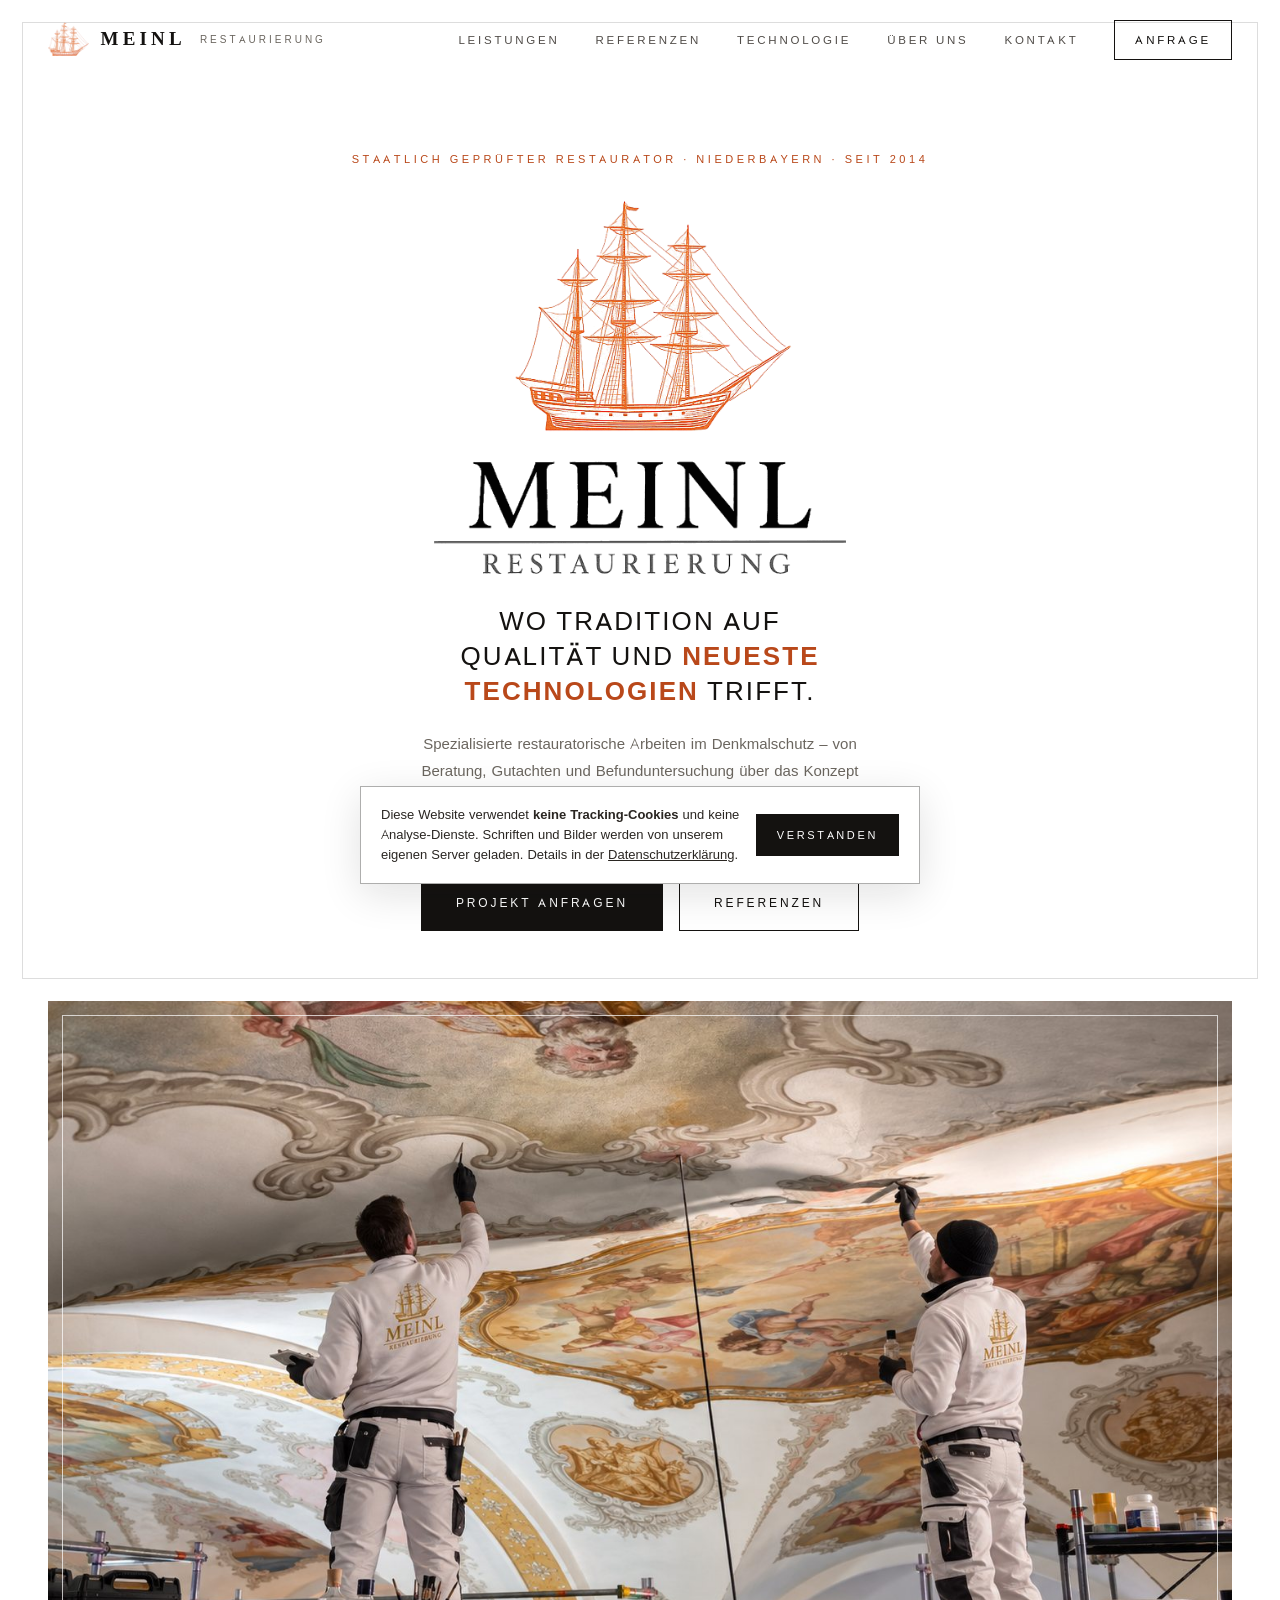
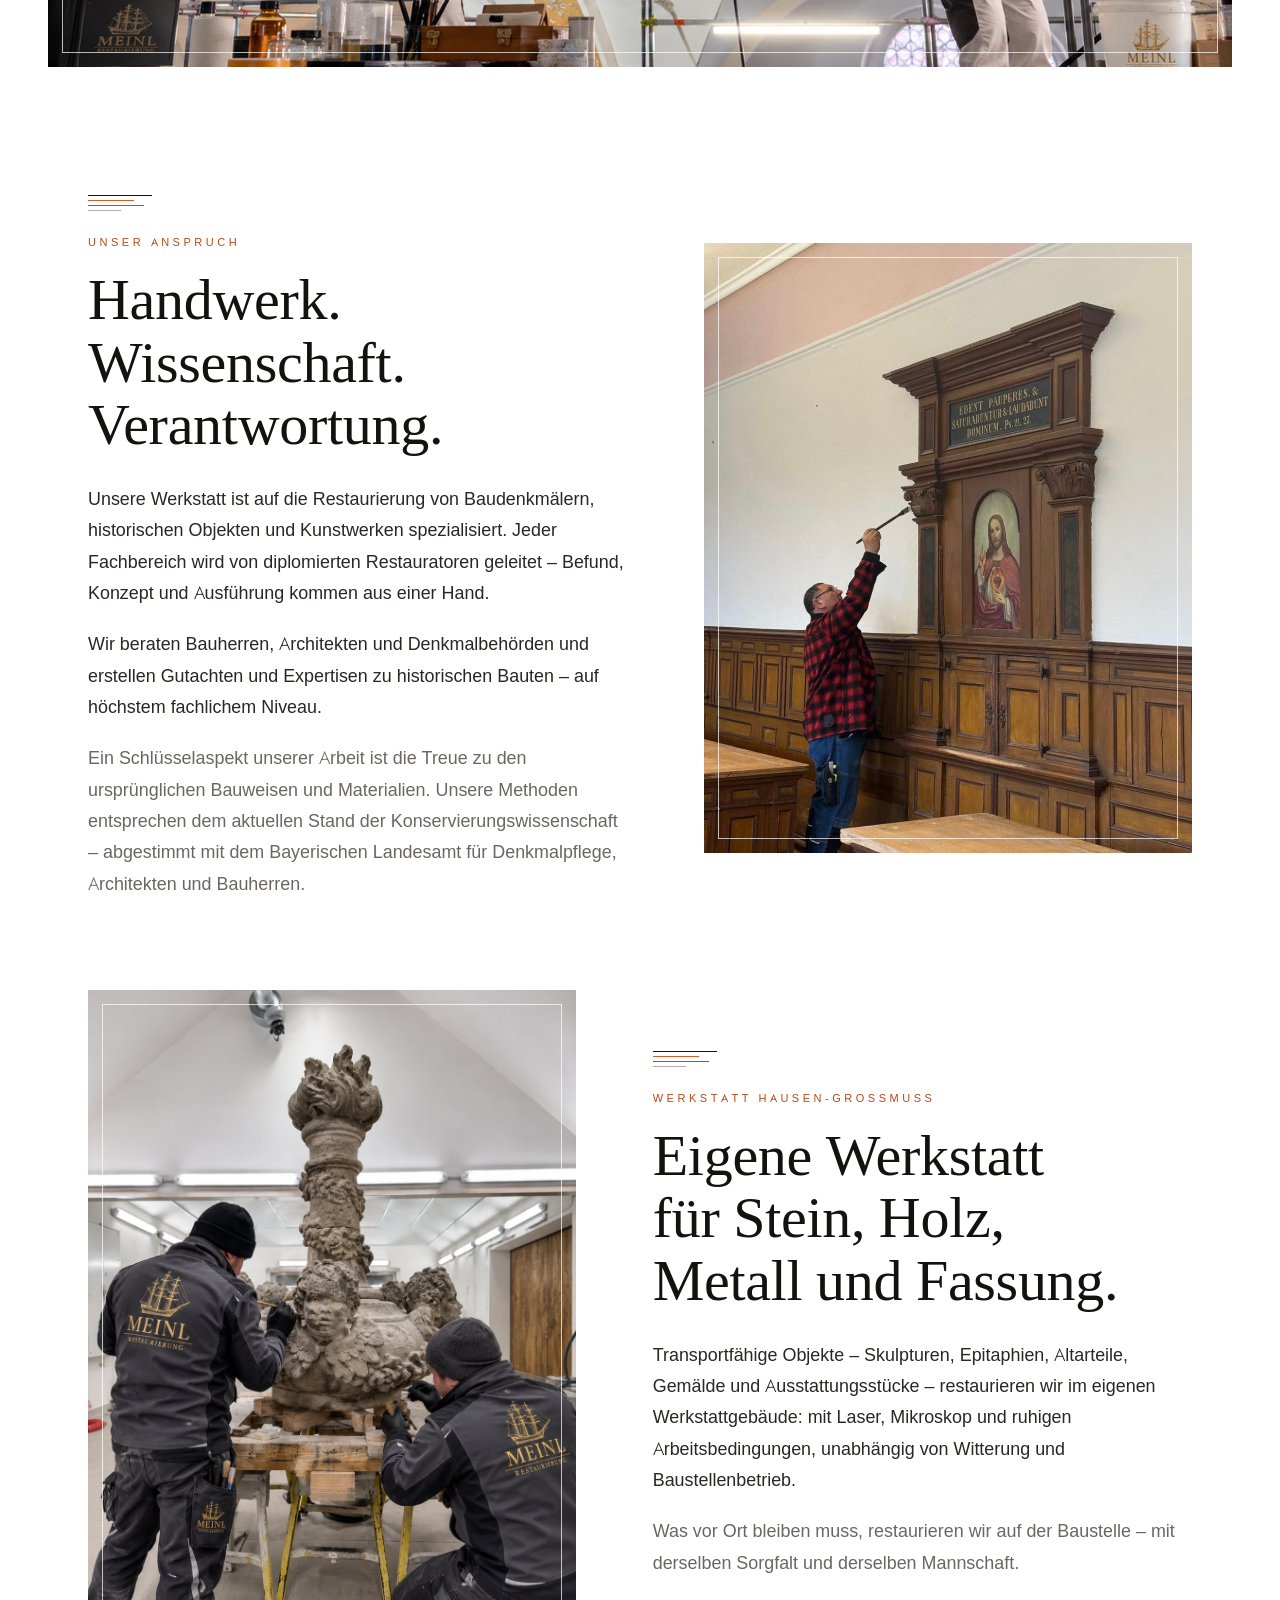
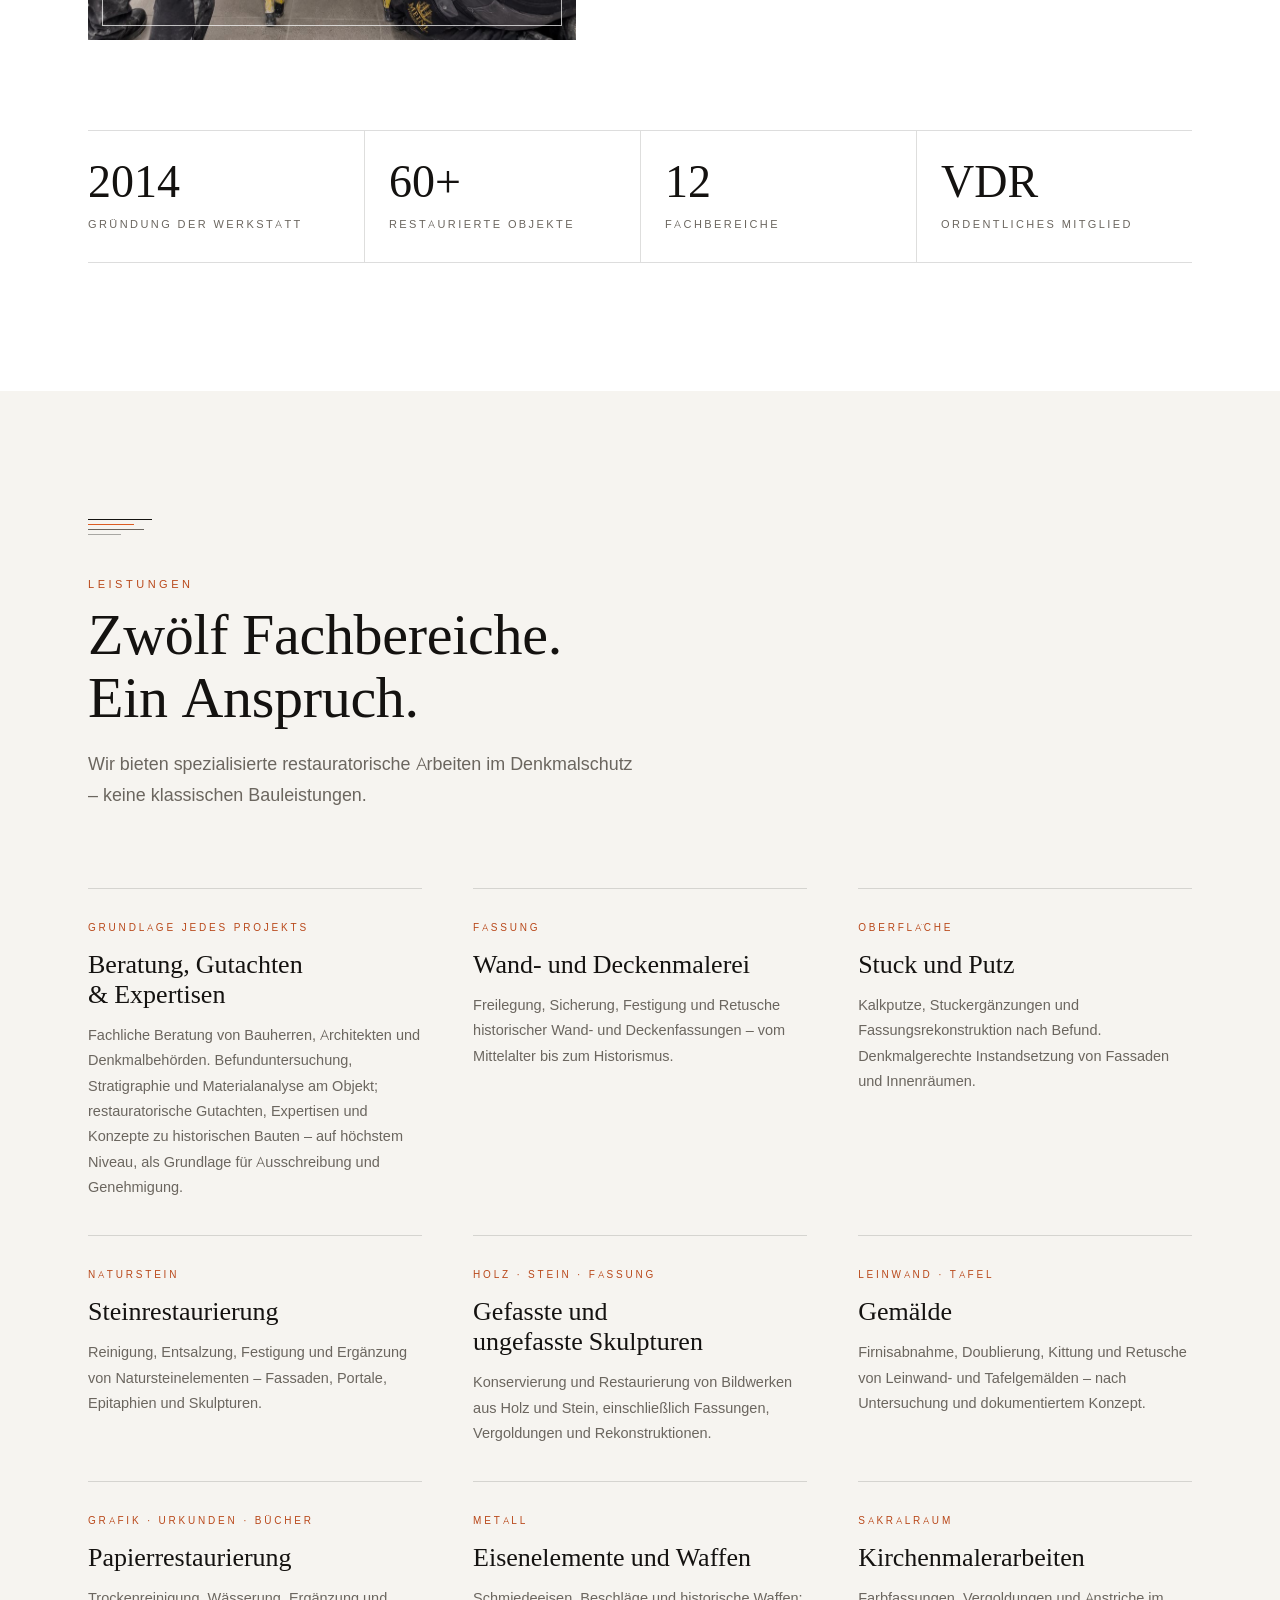
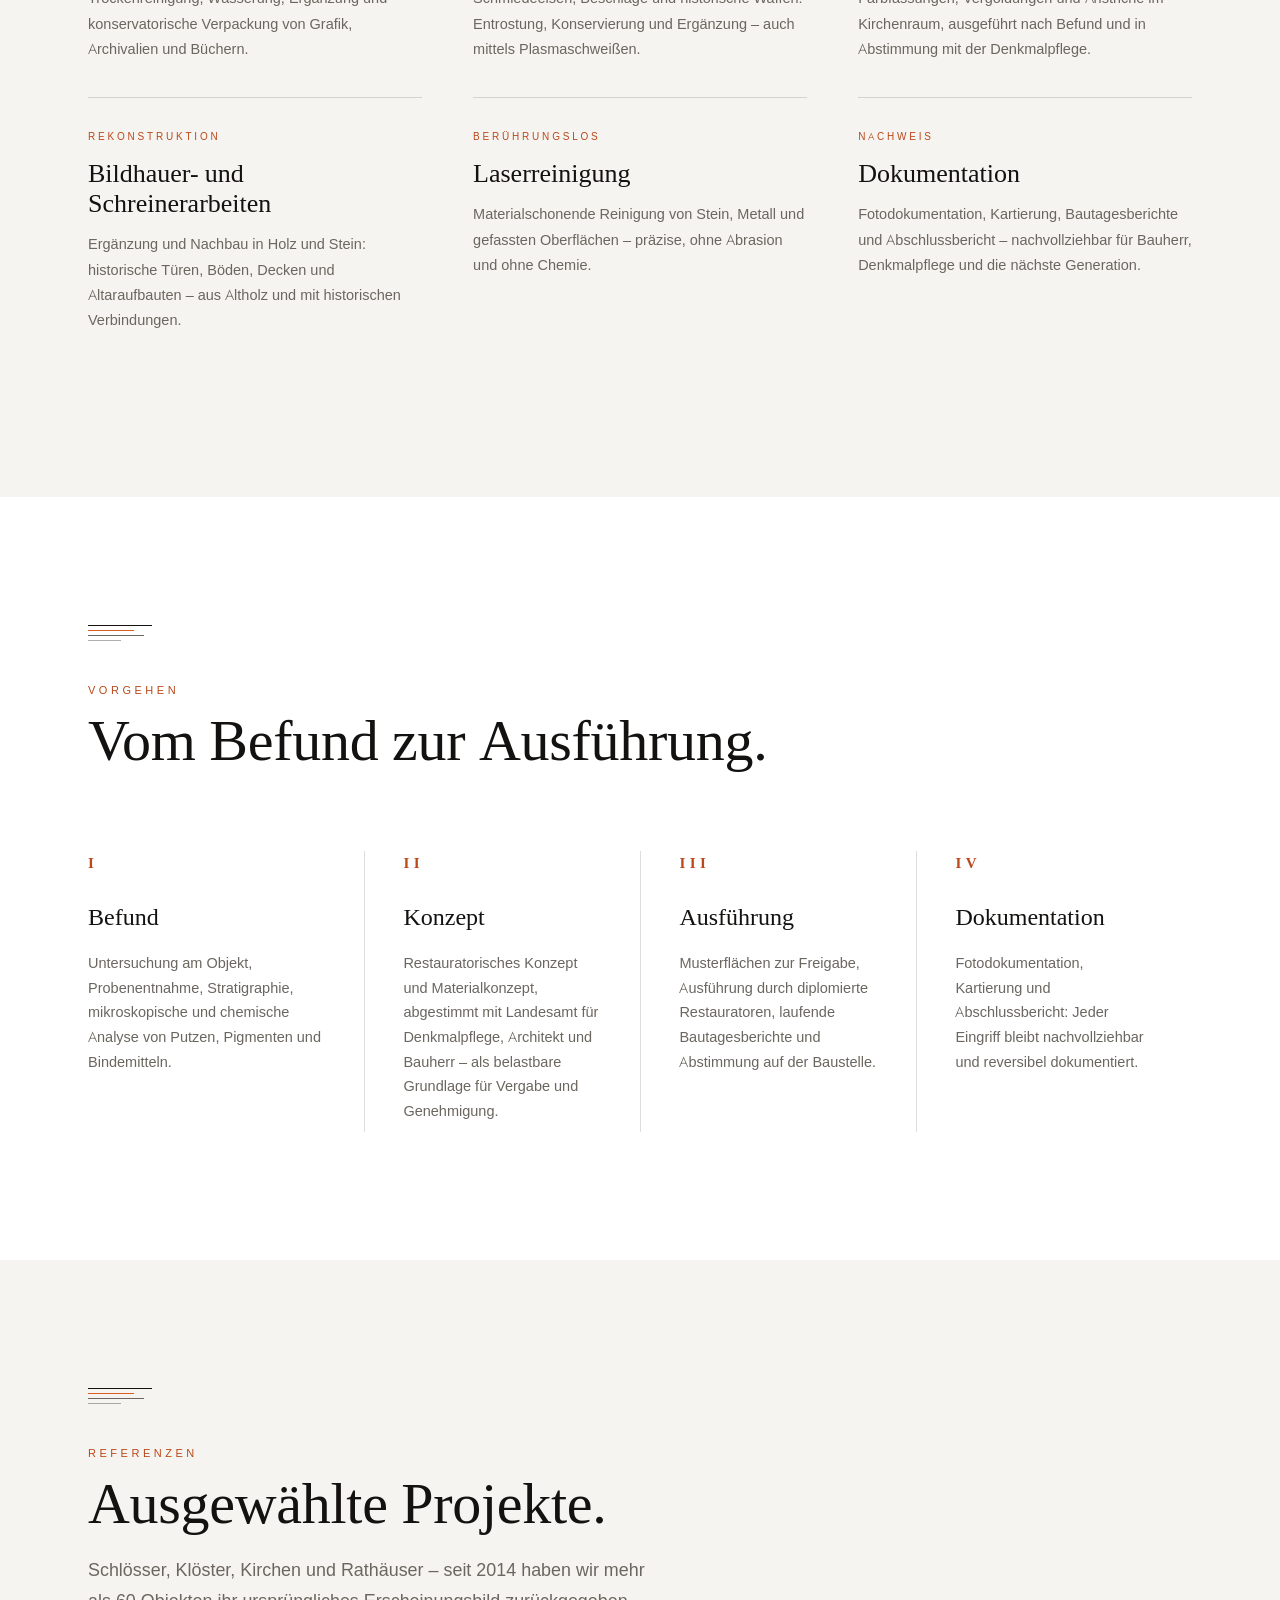
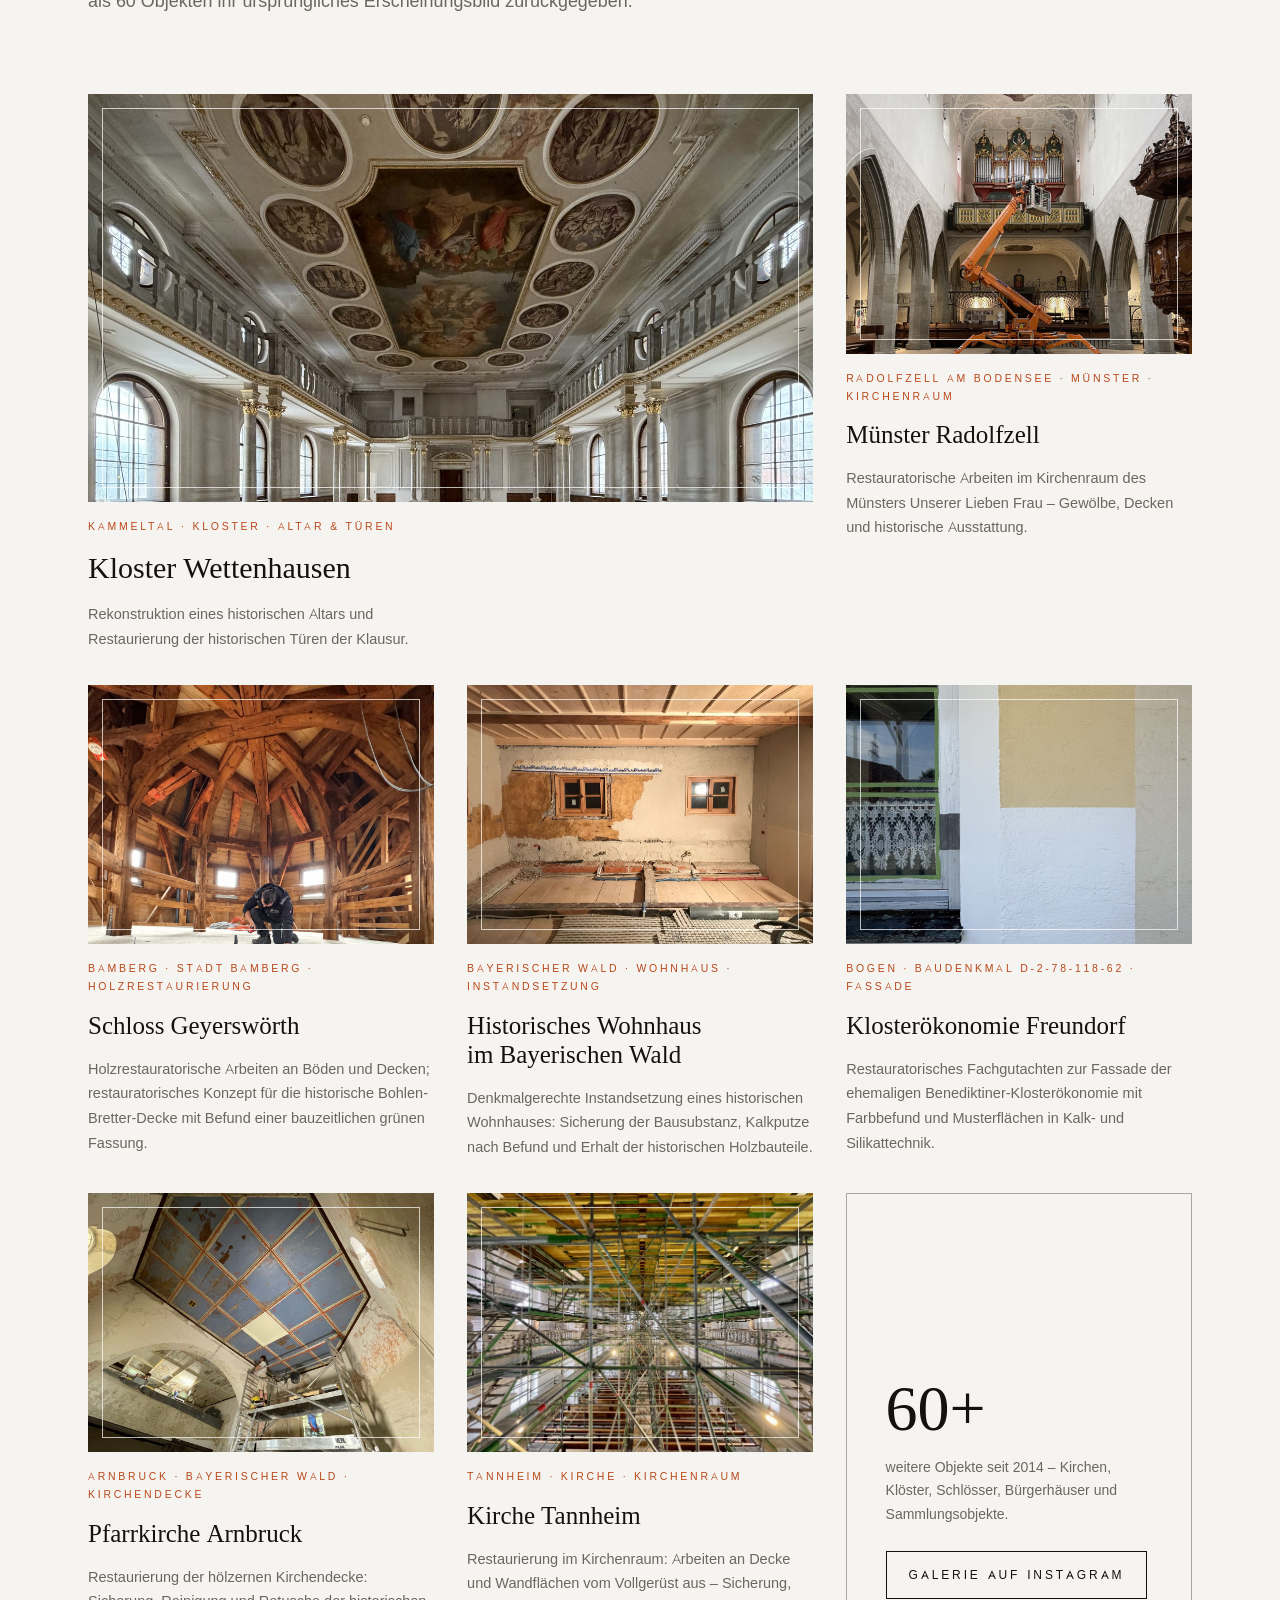
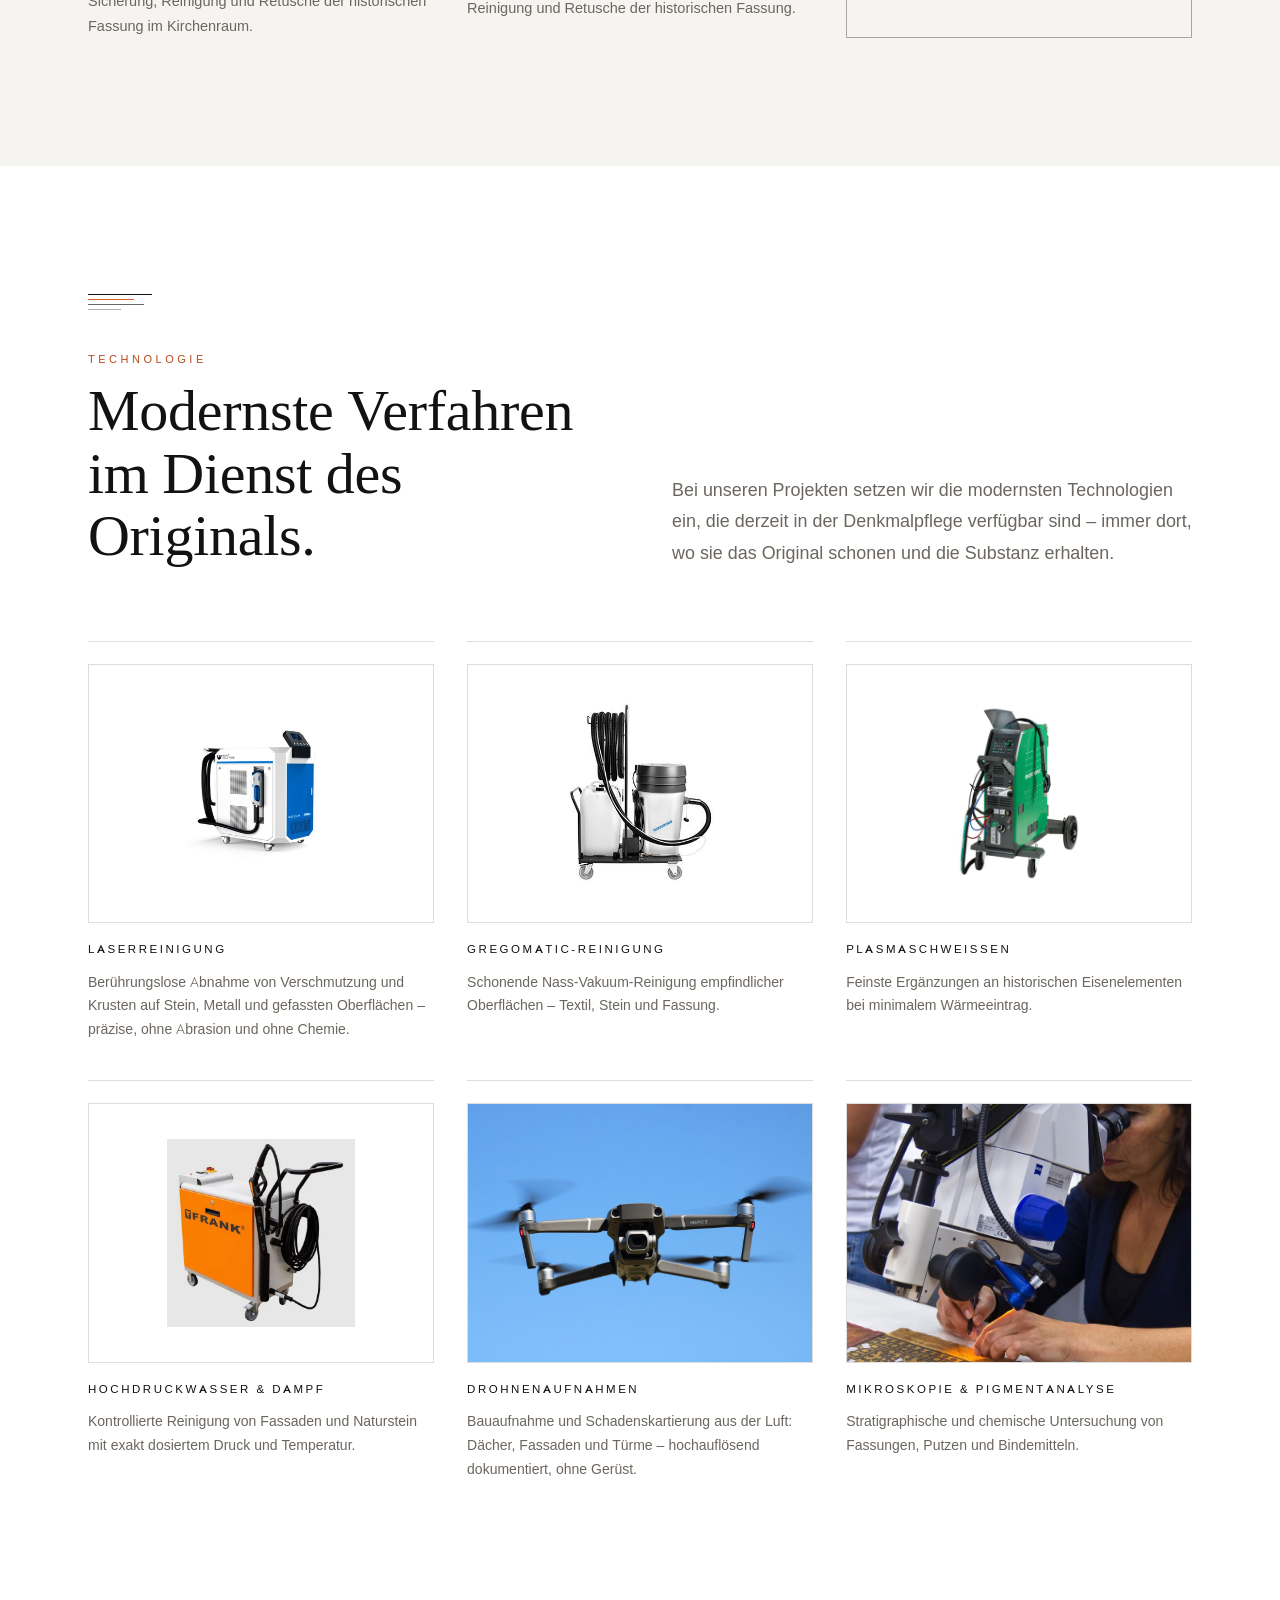
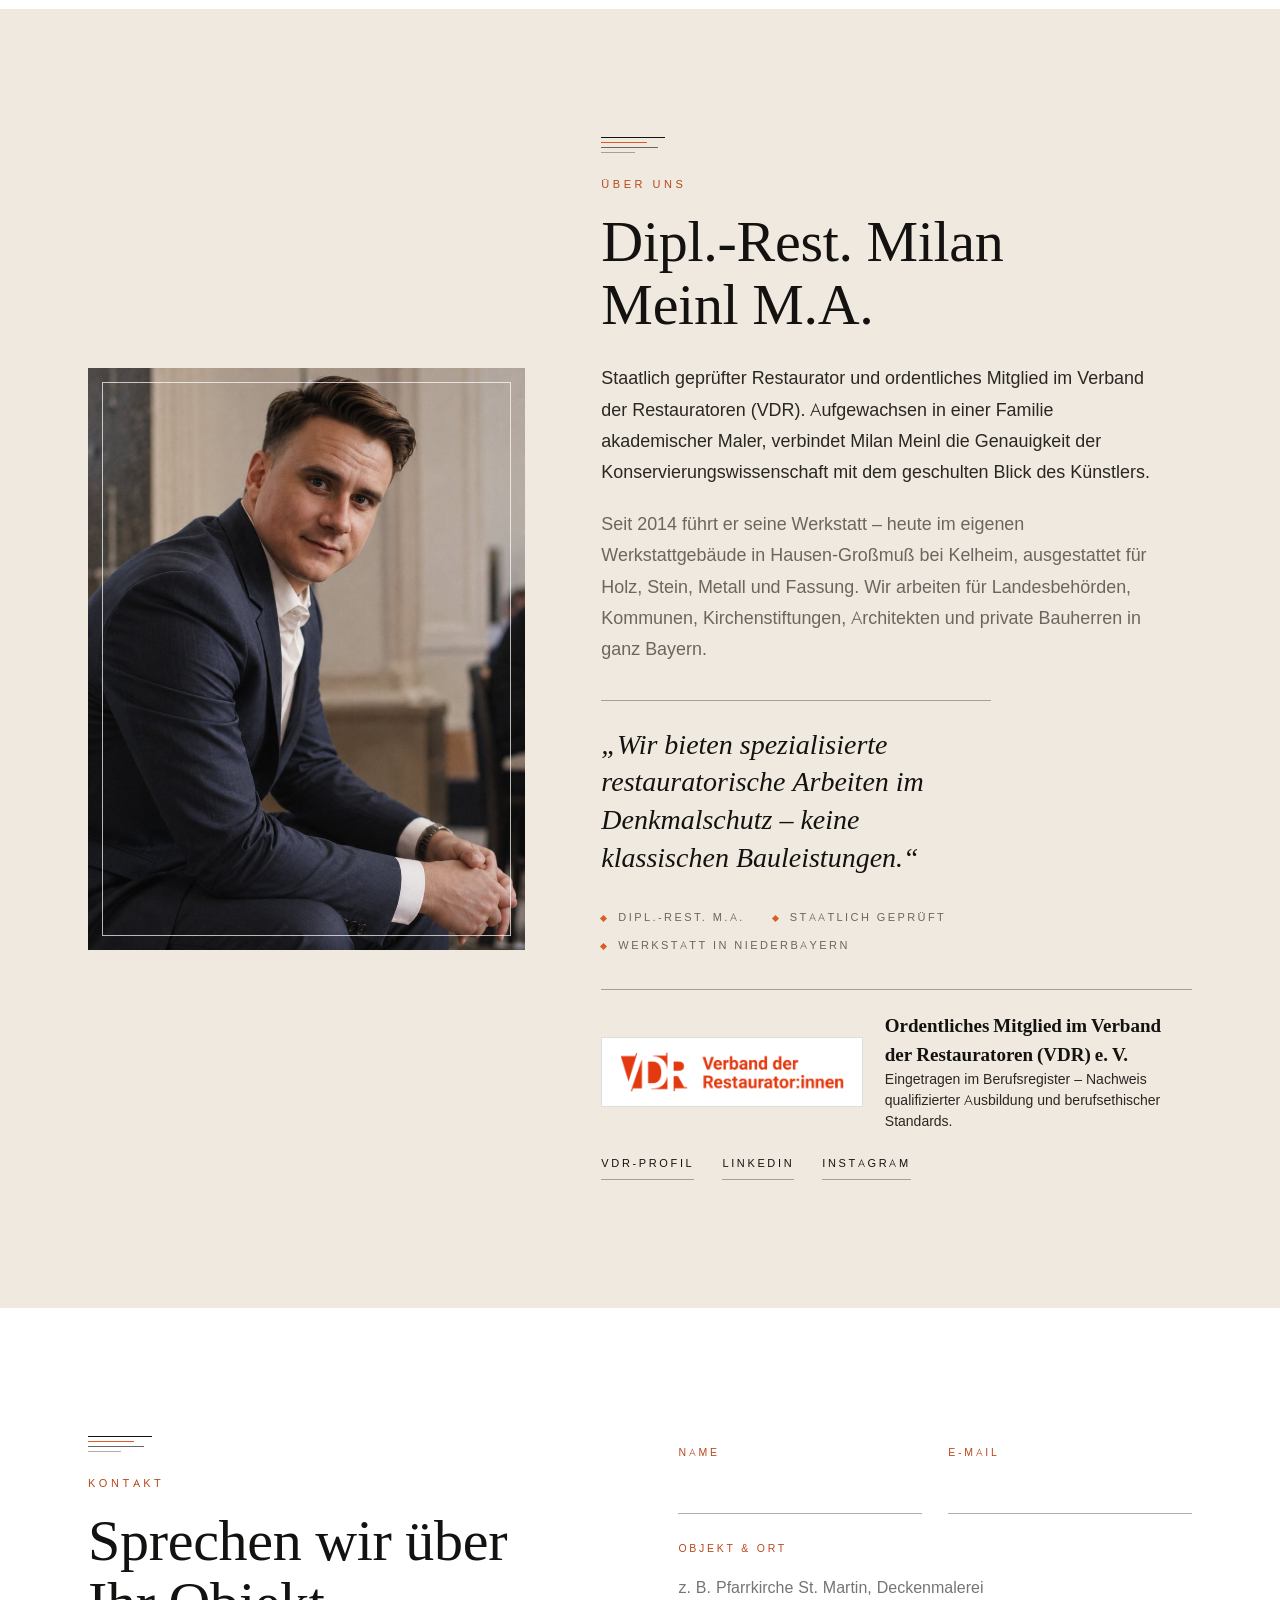
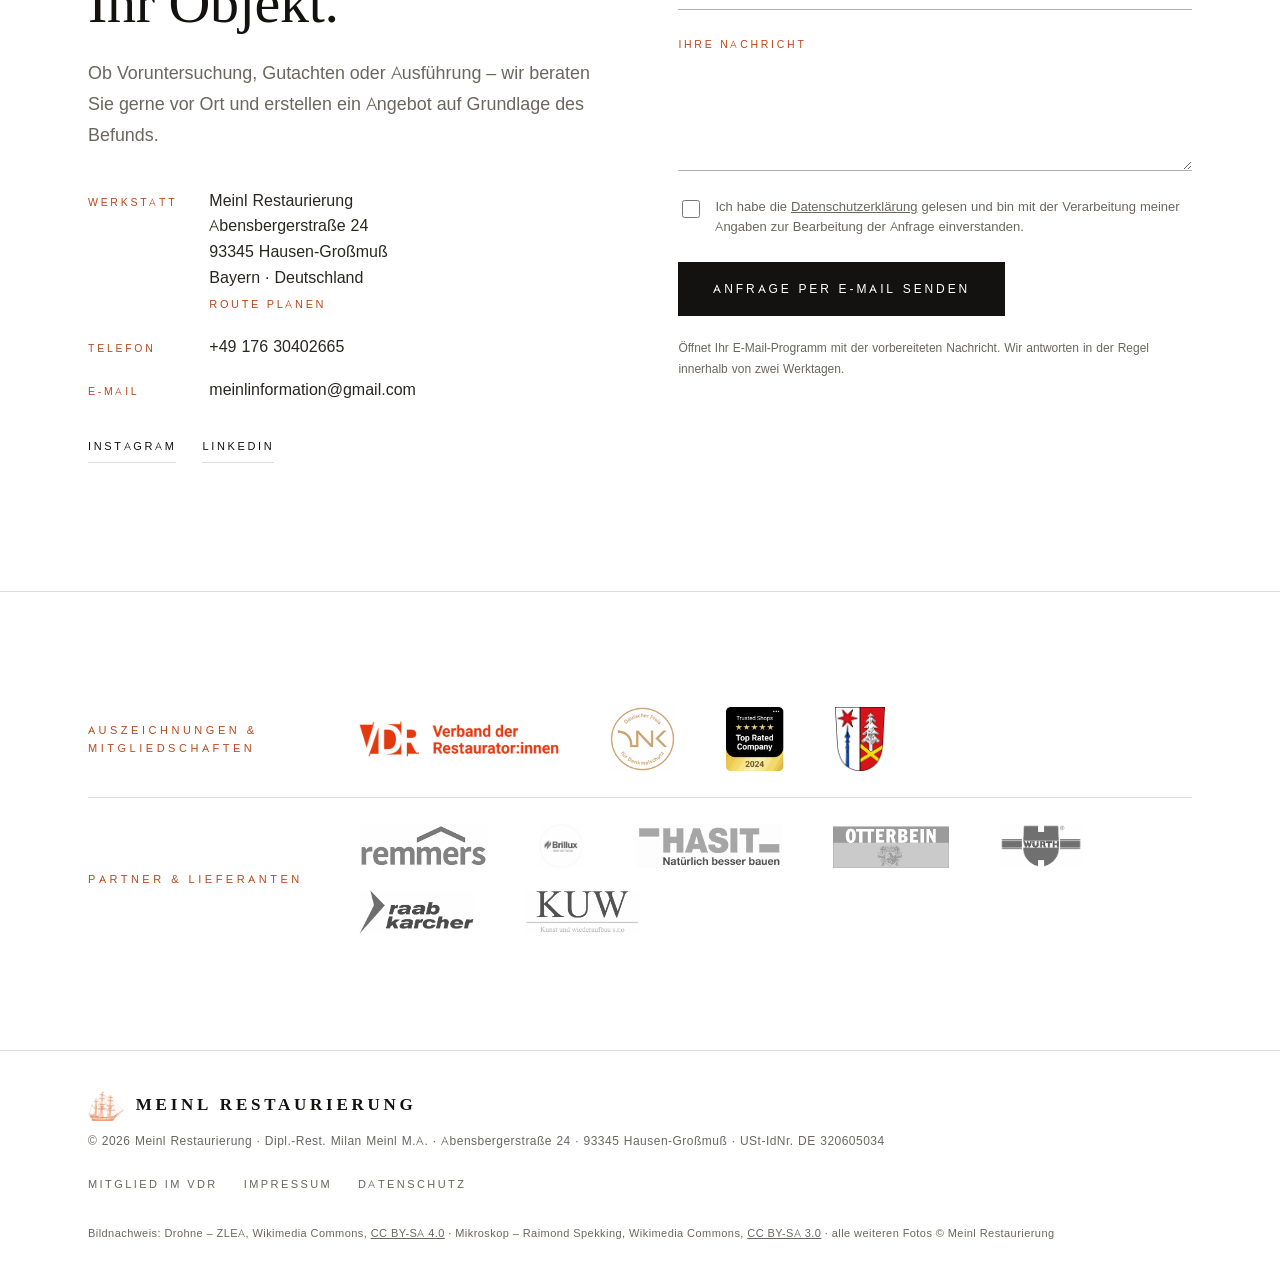
==== index.html @ 3c4b9155 "Website Meinl Restaurierung – Erstversion" ====
<!DOCTYPE html>
<html lang="de">
<head>
<meta charset="utf-8">
<meta name="viewport" content="width=device-width, initial-scale=1">
<title>Meinl Restaurierung – Restaurator für Denkmalpflege in Niederbayern</title>
<meta name="description" content="Meinl Restaurierung, Hausen-Großmuß: staatlich geprüfter Restaurator für Denkmalpflege – Beratung, Gutachten, Befunduntersuchung, Wand- und Deckenmalerei, Stuck, Stein, Holz, Skulpturen, Gemälde. Über 60 Objekte seit 2014.">
<link rel="canonical" href="https://www.meinl-company.com/">
<meta property="og:type" content="website">
<meta property="og:locale" content="de_DE">
<meta property="og:title" content="Meinl Restaurierung – Wo Tradition auf Qualität und neueste Technologien trifft">
<meta property="og:description" content="Spezialisierte restauratorische Arbeiten im Denkmalschutz – Beratung, Gutachten, Befund, Konzept und Ausführung. Werkstatt in Hausen-Großmuß, Niederbayern.">
<meta property="og:url" content="https://www.meinl-company.com/">
<meta property="og:image" content="https://www.meinl-company.com/img/hero-deckenmalerei.jpg">
<meta name="theme-color" content="#ffffff">
<link rel="icon" type="image/png" sizes="32x32" href="favicon-32.png">
<link rel="icon" type="image/png" sizes="192x192" href="favicon-192.png">
<link rel="apple-touch-icon" sizes="180x180" href="apple-touch-icon.png">
<link rel="stylesheet" href="style.css">
<script type="application/ld+json">
{"@context":"https://schema.org","@type":"LocalBusiness","name":"Meinl Restaurierung","description":"Restaurierungswerkstatt für Denkmalpflege: Beratung, Gutachten, Befunduntersuchung, Wand- und Deckenmalerei, Stuck und Putz, Stein, Holz, Skulpturen, Gemälde, Papier, Metall.","url":"https://www.meinl-company.com/","telephone":"+4917630402665","email":"meinlinformation@gmail.com","image":"https://www.meinl-company.com/img/logo-meinl.png","founder":{"@type":"Person","name":"Milan Meinl","honorificPrefix":"Dipl.-Rest.","jobTitle":"Restaurator M.A."},"foundingDate":"2014","address":{"@type":"PostalAddress","streetAddress":"Abensbergerstraße 24","postalCode":"93345","addressLocality":"Hausen-Großmuß","addressRegion":"Bayern","addressCountry":"DE"},"areaServed":"Bayern","memberOf":{"@type":"Organization","name":"Verband der Restauratoren (VDR) e. V.","url":"https://www.restauratoren.de/"},"sameAs":["https://www.instagram.com/meinl_restaurierung/","https://de.linkedin.com/in/dipl-rest-milan-meinl-m-a-28395b79"],"vatID":"DE320605034"}
</script>
</head>
<body>

<!-- ================= NAVIGATION ================= -->
<nav class="nav" id="nav" aria-label="Hauptnavigation">
  <a class="brand" href="#top"><img src="img/logo-schiff.png" alt="" width="382" height="320"><span>Meinl</span><small>Restaurierung</small></a>
  <ul class="nav-links">
    <li><a href="#leistungen">Leistungen</a></li>
    <li><a href="#referenzen">Referenzen</a></li>
    <li><a href="#technologie">Technologie</a></li>
    <li><a href="#ueber-uns">Über uns</a></li>
    <li><a href="#kontakt">Kontakt</a></li>
    <li><a class="cta" href="#kontakt">Anfrage</a></li>
  </ul>
  <button class="burger" id="burger" aria-label="Menü öffnen" aria-expanded="false" aria-controls="mobileMenu"><span></span><span></span><span></span></button>
</nav>
<div class="mobile-menu" id="mobileMenu">
  <a href="#leistungen">Leistungen</a>
  <a href="#referenzen">Referenzen</a>
  <a href="#technologie">Technologie</a>
  <a href="#ueber-uns">Über uns</a>
  <a href="#kontakt">Kontakt</a>
  <a class="btn btn-gold" href="#kontakt">Projekt anfragen</a>
</div>

<!-- ================= HERO ================= -->
<header class="hero" id="top">
  <div class="frame" aria-hidden="true"></div>
  <div class="hero-inner">
    <p class="kicker">Staatlich geprüfter Restaurator · Niederbayern · seit 2014</p>
    <h1 style="margin:0"><img class="logo-hero" src="img/logo-meinl.png" alt="Meinl Restaurierung" width="1000" height="907"></h1>
    <p class="hero-line">Wo Tradition auf Qualität und <b>neueste Technologien</b> trifft.</p>
    <p class="hero-sub">Spezialisierte restauratorische Arbeiten im Denkmalschutz – von Beratung, Gutachten und Befunduntersuchung über das Konzept bis zur Ausführung. Über 60 restaurierte Objekte in Bayern und darüber hinaus.</p>
    <div class="hero-cta">
      <a class="btn btn-gold" href="#kontakt">Projekt anfragen</a>
      <a class="btn btn-line" href="#referenzen">Referenzen</a>
    </div>
  </div>
</header>
<div class="hero-photo">
  <figure class="photo framed"><img src="img/hero-deckenmalerei.jpg" alt="Restauratoren von Meinl Restaurierung bei der Retusche einer barocken Deckenmalerei" width="1448" height="1086"></figure>
</div>

<!-- ================= ANSPRUCH ================= -->
<section class="anspruch" id="anspruch">
  <div class="container">
    <div class="grid">
      <div>
        <div class="strata" aria-hidden="true"><i></i><i></i><i></i><i></i></div>
        <p class="kicker">Unser Anspruch</p>
        <h2 class="h2" style="margin:18px 0 26px">Handwerk. Wissenschaft.<br>Verantwortung.</h2>
        <p class="lede">Unsere Werkstatt ist auf die Restaurierung von Baudenkmälern, historischen Objekten und Kunstwerken spezialisiert. Jeder Fachbereich wird von diplomierten Restauratoren geleitet – Befund, Konzept und Ausführung kommen aus einer Hand.</p>
        <p class="lede" style="margin-top:20px">Wir beraten Bauherren, Architekten und Denkmalbehörden und erstellen Gutachten und Expertisen zu historischen Bauten – auf höchstem fachlichem Niveau.</p>
        <p class="lede muted" style="margin-top:20px">Ein Schlüsselaspekt unserer Arbeit ist die Treue zu den ursprünglichen Bauweisen und Materialien. Unsere Methoden entsprechen dem aktuellen Stand der Konservierungswissenschaft – abgestimmt mit dem Bayerischen Landesamt für Denkmalpflege, Architekten und Bauherren.</p>
      </div>
      <figure class="photo framed">
        <img loading="lazy" decoding="async" src="img/anspruch-gemaelde.jpg" alt="Restaurator bei der Arbeit an einem historischen Gemälde in einer Kirche" width="961" height="1250">
      </figure>
    </div>

    <div class="grid grid-2" style="margin-top:clamp(56px,7vw,96px)">
      <figure class="photo framed">
        <img loading="lazy" decoding="async" src="img/werkstatt-steinskulptur.jpg" alt="Restauratoren von Meinl Restaurierung bei der Steinrestaurierung einer barocken Skulptur in der Werkstatt" width="1031" height="1400">
      </figure>
      <div>
        <div class="strata" aria-hidden="true"><i></i><i></i><i></i><i></i></div>
        <p class="kicker">Werkstatt Hausen-Großmuß</p>
        <h2 class="h2" style="margin:18px 0 26px">Eigene Werkstatt für Stein, Holz, Metall und Fassung.</h2>
        <p class="lede">Transportfähige Objekte – Skulpturen, Epitaphien, Altarteile, Gemälde und Ausstattungsstücke – restaurieren wir im eigenen Werkstattgebäude: mit Laser, Mikroskop und ruhigen Arbeitsbedingungen, unabhängig von Witterung und Baustellenbetrieb.</p>
        <p class="lede muted" style="margin-top:20px">Was vor Ort bleiben muss, restaurieren wir auf der Baustelle – mit derselben Sorgfalt und derselben Mannschaft.</p>
      </div>
    </div>

    <div class="stats">
      <div class="stat"><b>2014</b><span>Gründung der Werkstatt</span></div>
      <div class="stat"><b>60+</b><span>Restaurierte Objekte</span></div>
      <div class="stat"><b>12</b><span>Fachbereiche</span></div>
      <a class="stat" href="#ueber-uns"><b>VDR</b><span>Ordentliches Mitglied</span></a>
    </div>
  </div>
</section>

<!-- ================= LEISTUNGEN ================= -->
<section class="band" id="leistungen">
  <div class="container">
    <div class="section-head">
      <div class="strata" aria-hidden="true"><i></i><i></i><i></i><i></i></div>
      <p class="kicker">Leistungen</p>
      <h2 class="h2">Zwölf Fachbereiche.<br>Ein Anspruch.</h2>
      <p class="lede muted">Wir bieten spezialisierte restauratorische Arbeiten im Denkmalschutz – keine klassischen Bauleistungen.</p>
    </div>

    <div class="services">
      <article class="service">
        <span class="tag">Grundlage jedes Projekts</span>
        <h3>Beratung, Gutachten &amp; Expertisen</h3>
        <p>Fachliche Beratung von Bauherren, Architekten und Denkmalbehörden. Befunduntersuchung, Stratigraphie und Materialanalyse am Objekt; restauratorische Gutachten, Expertisen und Konzepte zu historischen Bauten – auf höchstem Niveau, als Grundlage für Ausschreibung und Genehmigung.</p>
      </article>
      <article class="service">
        <span class="tag">Fassung</span>
        <h3>Wand- und Deckenmalerei</h3>
        <p>Freilegung, Sicherung, Festigung und Retusche historischer Wand- und Deckenfassungen – vom Mittelalter bis zum Historismus.</p>
      </article>
      <article class="service">
        <span class="tag">Oberfläche</span>
        <h3>Stuck und Putz</h3>
        <p>Kalkputze, Stuckergänzungen und Fassungsrekonstruktion nach Befund. Denkmalgerechte Instandsetzung von Fassaden und Innenräumen.</p>
      </article>
      <article class="service">
        <span class="tag">Naturstein</span>
        <h3>Steinrestaurierung</h3>
        <p>Reinigung, Entsalzung, Festigung und Ergänzung von Natursteinelementen – Fassaden, Portale, Epitaphien und Skulpturen.</p>
      </article>
      <article class="service">
        <span class="tag">Holz · Stein · Fassung</span>
        <h3>Gefasste und ungefasste Skulpturen</h3>
        <p>Konservierung und Restaurierung von Bildwerken aus Holz und Stein, einschließlich Fassungen, Vergoldungen und Rekonstruktionen.</p>
      </article>
      <article class="service">
        <span class="tag">Leinwand · Tafel</span>
        <h3>Gemälde</h3>
        <p>Firnisabnahme, Doublierung, Kittung und Retusche von Leinwand- und Tafelgemälden – nach Untersuchung und dokumentiertem Konzept.</p>
      </article>
      <article class="service">
        <span class="tag">Grafik · Urkunden · Bücher</span>
        <h3>Papierrestaurierung</h3>
        <p>Trockenreinigung, Wässerung, Ergänzung und konservatorische Verpackung von Grafik, Archivalien und Büchern.</p>
      </article>
      <article class="service">
        <span class="tag">Metall</span>
        <h3>Eisenelemente und Waffen</h3>
        <p>Schmiedeeisen, Beschläge und historische Waffen: Entrostung, Konservierung und Ergänzung – auch mittels Plasmaschweißen.</p>
      </article>
      <article class="service">
        <span class="tag">Sakralraum</span>
        <h3>Kirchenmalerarbeiten</h3>
        <p>Farbfassungen, Vergoldungen und Anstriche im Kirchenraum, ausgeführt nach Befund und in Abstimmung mit der Denkmalpflege.</p>
      </article>
      <article class="service">
        <span class="tag">Rekonstruktion</span>
        <h3>Bildhauer- und Schreinerarbeiten</h3>
        <p>Ergänzung und Nachbau in Holz und Stein: historische Türen, Böden, Decken und Altaraufbauten – aus Altholz und mit historischen Verbindungen.</p>
      </article>
      <article class="service">
        <span class="tag">Berührungslos</span>
        <h3>Laserreinigung</h3>
        <p>Materialschonende Reinigung von Stein, Metall und gefassten Oberflächen – präzise, ohne Abrasion und ohne Chemie.</p>
      </article>
      <article class="service">
        <span class="tag">Nachweis</span>
        <h3>Dokumentation</h3>
        <p>Fotodokumentation, Kartierung, Bautagesberichte und Abschlussbericht – nachvollziehbar für Bauherr, Denkmalpflege und die nächste Generation.</p>
      </article>
    </div>
  </div>
</section>

<!-- ================= VORGEHEN ================= -->
<section id="vorgehen">
  <div class="container">
    <div class="section-head">
      <div class="strata" aria-hidden="true"><i></i><i></i><i></i><i></i></div>
      <p class="kicker">Vorgehen</p>
      <h2 class="h2">Vom Befund zur Ausführung.</h2>
    </div>
    <div class="process">
      <div class="step">
        <span class="num">I</span>
        <h3>Befund</h3>
        <p>Untersuchung am Objekt, Probenentnahme, Stratigraphie, mikroskopische und chemische Analyse von Putzen, Pigmenten und Bindemitteln.</p>
      </div>
      <div class="step">
        <span class="num">II</span>
        <h3>Konzept</h3>
        <p>Restauratorisches Konzept und Materialkonzept, abgestimmt mit Landesamt für Denkmalpflege, Architekt und Bauherr – als belastbare Grundlage für Vergabe und Genehmigung.</p>
      </div>
      <div class="step">
        <span class="num">III</span>
        <h3>Ausführung</h3>
        <p>Musterflächen zur Freigabe, Ausführung durch diplomierte Restauratoren, laufende Bautagesberichte und Abstimmung auf der Baustelle.</p>
      </div>
      <div class="step">
        <span class="num">IV</span>
        <h3>Dokumentation</h3>
        <p>Fotodokumentation, Kartierung und Abschlussbericht: Jeder Eingriff bleibt nachvollziehbar und reversibel dokumentiert.</p>
      </div>
    </div>
  </div>
</section>

<!-- ================= REFERENZEN ================= -->
<section class="band" id="referenzen">
  <div class="container">
    <div class="section-head">
      <div class="strata" aria-hidden="true"><i></i><i></i><i></i><i></i></div>
      <p class="kicker">Referenzen</p>
      <h2 class="h2">Ausgewählte Projekte.</h2>
      <p class="lede muted">Schlösser, Klöster, Kirchen und Rathäuser – seit 2014 haben wir mehr als 60 Objekten ihr ursprüngliches Erscheinungsbild zurückgegeben.</p>
    </div>

    <div class="refs">
      <article class="ref featured">
        <figure class="photo framed"><img loading="lazy" decoding="async" src="img/ref-wettenhausen.jpg" alt="Kapelle des Klosters Wettenhausen mit Deckenfresken" style="object-position:50% 30%" width="1400" height="1315"></figure>
        <span class="meta">Kammeltal · Kloster · Altar &amp; Türen</span>
        <h3>Kloster Wettenhausen</h3>
        <p>Rekonstruktion eines historischen Altars und Restaurierung der historischen Türen der Klausur.</p>
      </article>
      <article class="ref">
        <figure class="photo framed"><img loading="lazy" decoding="async" src="img/ref-radolfzell.jpg" alt="Kirchenraum des Münsters Radolfzell während der Restaurierung" style="object-position:50% 30%" width="1050" height="1400"></figure>
        <span class="meta">Radolfzell am Bodensee · Münster · Kirchenraum</span>
        <h3>Münster Radolfzell</h3>
        <p>Restauratorische Arbeiten im Kirchenraum des Münsters Unserer Lieben Frau – Gewölbe, Decken und historische Ausstattung.</p>
      </article>
      <article class="ref">
        <figure class="photo framed"><img loading="lazy" decoding="async" src="img/ref-geyerswoerth.jpg" alt="Historischer Dachstuhl des Schlosses Geyerswörth mit Restaurator bei der Bauaufnahme" width="1331" height="1182"></figure>
        <span class="meta">Bamberg · Stadt Bamberg · Holzrestaurierung</span>
        <h3>Schloss Geyerswörth</h3>
        <p>Holzrestauratorische Arbeiten an Böden und Decken; restauratorisches Konzept für die historische Bohlen-Bretter-Decke mit Befund einer bauzeitlichen grünen Fassung.</p>
      </article>
      <article class="ref">
        <figure class="photo framed"><img loading="lazy" decoding="async" src="img/ref-bayerischer-wald.jpg" alt="Innenraum eines historischen Wohnhauses im Bayerischen Wald während der Instandsetzung" width="1199" height="900"></figure>
        <span class="meta">Bayerischer Wald · Wohnhaus · Instandsetzung</span>
        <h3>Historisches Wohnhaus im Bayerischen Wald</h3>
        <p>Denkmalgerechte Instandsetzung eines historischen Wohnhauses: Sicherung der Bausubstanz, Kalkputze nach Befund und Erhalt der historischen Holzbauteile.</p>
      </article>
      <article class="ref">
        <figure class="photo framed"><img loading="lazy" decoding="async" src="img/ref-freundorf.jpg" alt="Fassadendetail mit Farbmusterflächen an der Klosterökonomie Freundorf" width="1029" height="1400"></figure>
        <span class="meta">Bogen · Baudenkmal D-2-78-118-62 · Fassade</span>
        <h3>Klosterökonomie Freundorf</h3>
        <p>Restauratorisches Fachgutachten zur Fassade der ehemaligen Benediktiner-Klosterökonomie mit Farbbefund und Musterflächen in Kalk- und Silikattechnik.</p>
      </article>
      <article class="ref">
        <figure class="photo framed"><img loading="lazy" decoding="async" src="img/ref-arnbruck.jpg" alt="Kirchendecke der Pfarrkirche Arnbruck während der Restaurierung" width="1200" height="900"></figure>
        <span class="meta">Arnbruck · Bayerischer Wald · Kirchendecke</span>
        <h3>Pfarrkirche Arnbruck</h3>
        <p>Restaurierung der hölzernen Kirchendecke: Sicherung, Reinigung und Retusche der historischen Fassung im Kirchenraum.</p>
      </article>
      <article class="ref">
        <figure class="photo framed"><img loading="lazy" decoding="async" src="img/ref-tannheim.jpg" alt="Vollgerüst im Kirchenraum der Kirche Tannheim während der Restaurierung" width="1400" height="1050"></figure>
        <span class="meta">Tannheim · Kirche · Kirchenraum</span>
        <h3>Kirche Tannheim</h3>
        <p>Restaurierung im Kirchenraum: Arbeiten an Decke und Wandflächen vom Vollgerüst aus – Sicherung, Reinigung und Retusche der historischen Fassung.</p>
      </article>
      <article class="ref more">
        <div class="ref-more">
          <b>60+</b>
          <span>weitere Objekte seit 2014 – Kirchen, Klöster, Schlösser, Bürgerhäuser und Sammlungsobjekte.</span>
          <a class="btn btn-line" href="https://www.instagram.com/meinl_restaurierung/" target="_blank" rel="noopener" style="justify-self:start;margin-top:10px">Galerie auf Instagram</a>
        </div>
      </article>
    </div>
  </div>
</section>

<!-- ================= TECHNOLOGIE ================= -->
<section id="technologie">
  <div class="container">
    <div class="tech-intro">
      <div class="section-head" style="margin-bottom:0">
        <div class="strata" aria-hidden="true"><i></i><i></i><i></i><i></i></div>
        <p class="kicker">Technologie</p>
        <h2 class="h2">Modernste Verfahren<br>im Dienst des Originals.</h2>
      </div>
      <p class="lede muted">Bei unseren Projekten setzen wir die modernsten Technologien ein, die derzeit in der Denkmalpflege verfügbar sind – immer dort, wo sie das Original schonen und die Substanz erhalten.</p>
    </div>
    <div class="tech">
      <article class="tech-item">
        <div class="tech-img"><img loading="lazy" decoding="async" src="img/tech-laser.jpg" alt="Laserreinigungsgerät" width="1024" height="604"></div>
        <b>Laserreinigung</b><p>Berührungslose Abnahme von Verschmutzung und Krusten auf Stein, Metall und gefassten Oberflächen – präzise, ohne Abrasion und ohne Chemie.</p>
      </article>
      <article class="tech-item">
        <div class="tech-img"><img loading="lazy" decoding="async" src="img/tech-gregomatic.jpg" alt="Gregomatic-Reinigungsgerät" width="500" height="330"></div>
        <b>Gregomatic-Reinigung</b><p>Schonende Nass-Vakuum-Reinigung empfindlicher Oberflächen – Textil, Stein und Fassung.</p>
      </article>
      <article class="tech-item">
        <div class="tech-img"><img loading="lazy" decoding="async" src="img/tech-plasma.jpg" alt="Plasmaschweißgerät" width="800" height="800"></div>
        <b>Plasmaschweißen</b><p>Feinste Ergänzungen an historischen Eisenelementen bei minimalem Wärmeeintrag.</p>
      </article>
      <article class="tech-item">
        <div class="tech-img"><img loading="lazy" decoding="async" src="img/tech-dampf.jpg" alt="Dampfreinigungsgerät" width="576" height="576"></div>
        <b>Hochdruckwasser &amp; Dampf</b><p>Kontrollierte Reinigung von Fassaden und Naturstein mit exakt dosiertem Druck und Temperatur.</p>
      </article>
      <article class="tech-item">
        <div class="tech-img photo-fill"><img loading="lazy" decoding="async" src="img/tech-drohne.jpg" alt="Drohne im Flug" width="1200" height="800"></div>
        <b>Drohnenaufnahmen</b><p>Bauaufnahme und Schadenskartierung aus der Luft: Dächer, Fassaden und Türme – hochauflösend dokumentiert, ohne Gerüst.</p>
      </article>
      <article class="tech-item">
        <div class="tech-img photo-fill"><img loading="lazy" decoding="async" src="img/tech-mikroskop.jpg" alt="Restauratorin bei der Arbeit am Stereomikroskop" style="object-position:50% 30%" width="853" height="1100"></div>
        <b>Mikroskopie &amp; Pigmentanalyse</b><p>Stratigraphische und chemische Untersuchung von Fassungen, Putzen und Bindemitteln.</p>
      </article>
    </div>
  </div>
</section>

<!-- ================= ÜBER UNS ================= -->
<section class="about" id="ueber-uns">
  <div class="container">
    <div class="grid">
      <figure class="photo framed">
        <img loading="lazy" decoding="async" src="img/portrait-milan-meinl.jpg" alt="Dipl.-Rest. Milan Meinl M.A." style="object-position:50% 20%" width="862" height="1200">
      </figure>
      <div>
        <div class="strata" aria-hidden="true"><i></i><i></i><i></i><i></i></div>
        <p class="kicker">Über uns</p>
        <h2 class="h2" style="margin:18px 0 26px">Dipl.-Rest. Milan Meinl M.A.</h2>
        <p class="lede">Staatlich geprüfter Restaurator und ordentliches Mitglied im Verband der Restauratoren (VDR). Aufgewachsen in einer Familie akademischer Maler, verbindet Milan Meinl die Genauigkeit der Konservierungswissenschaft mit dem geschulten Blick des Künstlers.</p>
        <p class="lede muted" style="margin-top:20px">Seit 2014 führt er seine Werkstatt – heute im eigenen Werkstattgebäude in Hausen-Großmuß bei Kelheim, ausgestattet für Holz, Stein, Metall und Fassung. Wir arbeiten für Landesbehörden, Kommunen, Kirchenstiftungen, Architekten und private Bauherren in ganz Bayern.</p>
        <blockquote>„Wir bieten spezialisierte restauratorische Arbeiten im Denkmalschutz – keine klassischen Bauleistungen.“</blockquote>
        <ul class="creds">
          <li>Dipl.-Rest. M.A.</li>
          <li>Staatlich geprüft</li>
          <li>Werkstatt in Niederbayern</li>
        </ul>
        <a class="vdr" href="https://www.restauratoren.de/" target="_blank" rel="noopener" title="Verband der Restauratoren (VDR) e. V.">
          <span class="vdr-logo" id="vdrLogo"><img loading="lazy" decoding="async" src="img/logo-vdr.png" alt="Verband der Restaurator:innen (VDR)" width="1000" height="179"></span>
          <span class="t"><b>Ordentliches Mitglied im Verband der Restauratoren (VDR) e. V.</b>Eingetragen im Berufsregister – Nachweis qualifizierter Ausbildung und berufsethischer Standards.</span>
        </a>
        <div class="profiles">
          <a href="https://www.restauratoren.de/" target="_blank" rel="noopener" id="vdrProfil">VDR-Profil</a>
          <a href="https://de.linkedin.com/in/dipl-rest-milan-meinl-m-a-28395b79" target="_blank" rel="noopener">LinkedIn</a>
          <a href="https://www.instagram.com/meinl_restaurierung/" target="_blank" rel="noopener">Instagram</a>
        </div>
      </div>
    </div>
  </div>
</section>

<!-- ================= KONTAKT ================= -->
<section class="contact" id="kontakt">
  <div class="container">
    <div class="grid">
      <div>
        <div class="strata" aria-hidden="true"><i></i><i></i><i></i><i></i></div>
        <p class="kicker">Kontakt</p>
        <h2 class="h2" style="margin:18px 0 22px">Sprechen wir über<br>Ihr Objekt.</h2>
        <p class="lede muted">Ob Voruntersuchung, Gutachten oder Ausführung – wir beraten Sie gerne vor Ort und erstellen ein Angebot auf Grundlage des Befunds.</p>
        <dl>
          <dt>Werkstatt</dt>
          <dd>Meinl Restaurierung<br>Abensbergerstraße 24<br>93345 Hausen-Großmuß<br>Bayern · Deutschland<br><a href="https://maps.google.com/?q=Abensbergerstra%C3%9Fe+24,+93345+Hausen" target="_blank" rel="noopener" style="font-size:11px;letter-spacing:.24em;text-transform:uppercase;color:var(--accent-text)">Route planen</a></dd>
          <dt>Telefon</dt>
          <dd><a href="tel:+4917630402665">+49 176 30402665</a></dd>
          <dt>E-Mail</dt>
          <dd><a href="mailto:meinlinformation@gmail.com">meinlinformation@gmail.com</a></dd>
        </dl>
        <div class="socials">
          <a href="https://www.instagram.com/meinl_restaurierung/" target="_blank" rel="noopener">Instagram</a>
          <a href="https://de.linkedin.com/in/dipl-rest-milan-meinl-m-a-28395b79" target="_blank" rel="noopener">LinkedIn</a>
        </div>
      </div>
      <div>
        <form id="anfrage" novalidate>
          <div class="row2">
            <div class="field"><label for="f-name">Name</label><input id="f-name" name="name" type="text" autocomplete="name" required></div>
            <div class="field"><label for="f-mail">E-Mail</label><input id="f-mail" name="email" type="email" autocomplete="email" required></div>
          </div>
          <div class="field"><label for="f-objekt">Objekt &amp; Ort</label><input id="f-objekt" name="objekt" type="text" placeholder="z. B. Pfarrkirche St. Martin, Deckenmalerei"></div>
          <div class="field"><label for="f-msg">Ihre Nachricht</label><textarea id="f-msg" name="nachricht" required></textarea></div>
          <div class="field consent"><input id="f-consent" type="checkbox" required><label for="f-consent">Ich habe die <a href="datenschutz.html">Datenschutzerklärung</a> gelesen und bin mit der Verarbeitung meiner Angaben zur Bearbeitung der Anfrage einverstanden.</label></div>
          <div class="form-foot">
            <button class="btn btn-gold" type="submit">Anfrage per E-Mail senden</button>
            <small>Öffnet Ihr E-Mail-Programm mit der vorbereiteten Nachricht. Wir antworten in der Regel innerhalb von zwei Werktagen.</small>
          </div>
        </form>
      </div>
    </div>
  </div>
</section>

<!-- ================= AUSZEICHNUNGEN & PARTNER ================= -->
<section class="partners" id="partner">
  <div class="container">
    <div class="p-row">
      <p class="kicker">Auszeichnungen &amp; Mitgliedschaften</p>
      <div class="p-logos awards">
        <a href="https://www.restauratoren.de/" target="_blank" rel="noopener" title="Verband der Restaurator:innen (VDR)"><img loading="lazy" decoding="async" src="img/logo-vdr.png" alt="VDR – Verband der Restaurator:innen" width="1000" height="179"></a>
        <span title="Deutscher Preis für Denkmalschutz"><img loading="lazy" decoding="async" src="img/logo-deutscher-preis-denkmalschutz.png" alt="Deutscher Preis für Denkmalschutz" width="396" height="394"></span>
        <span title="Trusted Shops – Top Rated Company 2024"><img loading="lazy" decoding="async" src="img/logo-trusted-shops-2024.png" alt="Trusted Shops – Top Rated Company 2024" width="384" height="426"></span>
        <span title="Gemeinde Hausen (Niederbayern)"><img loading="lazy" decoding="async" src="img/wappen-hausen.png" alt="Wappen der Gemeinde Hausen" width="420" height="533"></span>
      </div>
    </div>
    <div class="p-row">
      <p class="kicker">Partner &amp; Lieferanten</p>
      <div class="p-logos mono">
        <span><img loading="lazy" decoding="async" src="img/logo-remmers.png" alt="Remmers" width="211" height="72"></span>
        <span><img loading="lazy" decoding="async" src="img/logo-brillux.png" alt="Brillux" width="217" height="217"></span>
        <span><img loading="lazy" decoding="async" src="img/logo-hasit.png" alt="Hasit" width="228" height="68"></span>
        <span><img loading="lazy" decoding="async" src="img/logo-otterbein.png" alt="Otterbein" width="216" height="82"></span>
        <span><img loading="lazy" decoding="async" src="img/logo-wuerth.png" alt="Würth" width="207" height="111"></span>
        <span><img loading="lazy" decoding="async" src="img/logo-raab-karcher.png" alt="Raab Karcher" width="363" height="139"></span>
        <span><img loading="lazy" decoding="async" src="img/logo-kuw.png" alt="KUW – Kunst und Wiederaufbau s.r.o." width="416" height="159"></span>
      </div>
    </div>
  </div>
</section>

<!-- ================= FOOTER ================= -->
<footer>
  <div class="container foot">
    <div>
      <div class="brand-f"><img loading="lazy" decoding="async" src="img/logo-schiff.png" alt="" width="382" height="320"><span>Meinl Restaurierung</span></div>
      <p style="margin-top:10px">© <span id="year">2026</span> Meinl Restaurierung · Dipl.-Rest. Milan Meinl M.A. · Abensbergerstraße 24 · 93345 Hausen-Großmuß · USt-IdNr. DE 320605034</p>
    </div>
    <nav aria-label="Rechtliches">
      <a href="https://www.restauratoren.de/" target="_blank" rel="noopener">Mitglied im VDR</a>
      <a href="impressum.html">Impressum</a>
      <a href="datenschutz.html">Datenschutz</a>
    </nav>
    <p class="credits">Bildnachweis: Drohne – ZLEA, Wikimedia Commons, <a href="https://creativecommons.org/licenses/by-sa/4.0/" target="_blank" rel="noopener">CC BY-SA 4.0</a> · Mikroskop – Raimond Spekking, Wikimedia Commons, <a href="https://creativecommons.org/licenses/by-sa/3.0/" target="_blank" rel="noopener">CC BY-SA 3.0</a> · alle weiteren Fotos © Meinl Restaurierung</p>
  </div>
</footer>

<div class="notice" id="notice" role="dialog" aria-live="polite" aria-label="Hinweis zum Datenschutz">
  <p>Diese Website verwendet <strong>keine Tracking-Cookies</strong> und keine Analyse-Dienste. Schriften und Bilder werden von unserem eigenen Server geladen. Details in der <a href="datenschutz.html">Datenschutzerklärung</a>.</p>
  <button class="btn btn-gold" id="noticeOk" type="button">Verstanden</button>
</div>

<script src="main.js"></script>
</body>
</html>
---- style.css ----
/* Selbst gehostete Schriften (keine Verbindung zu Google) */
@font-face{font-family:'Cormorant Garamond';font-style:normal;font-weight:300 700;font-display:swap;src:url('fonts/CormorantGaramond.woff2') format('woff2')}
@font-face{font-family:'Cormorant Garamond';font-style:italic;font-weight:300 700;font-display:swap;src:url('fonts/CormorantGaramond-Italic.woff2') format('woff2')}
@font-face{font-family:'Jost';font-style:normal;font-weight:100 900;font-display:swap;src:url('fonts/Jost.woff2') format('woff2')}
@font-face{font-family:'Syne';font-style:normal;font-weight:400 800;font-display:swap;src:url('fonts/Syne.woff2') format('woff2')}
/* ------------------------------------------------------------------
     MEINL RESTAURIERUNG — Design-Token
     Weiß · Schwarz · Terrakotta – abgeleitet aus dem Logo (Schiff / Wortmarke).
     ------------------------------------------------------------------ */
  :root{
    --paper:#FFFFFF;      /* Weiß – Grundton (Logo-Hintergrund) */
    --paper-2:#F6F4F0;    /* Warmweiß – Bänder */
    --tan:#EFE9DF;        /* Firmen-Tan, aufgehellt – Sektion Über uns */
    --ink:#141210;        /* Schwarz – Überschriften (Logo-Wortmarke) */
    --text:#2A2622;       /* Fließtext */
    --muted:#6B665F;      /* Nebentext (Logo-Grau) */
    --accent:#DC5C22;     /* Terrakotta-Orange – Logo-Schiff */
    --accent-text:#B9481A;/* Orange, dunkler – für kleine Schrift */
    --accent-soft:rgba(220,92,34,.10);
    --line:rgba(20,18,16,.14);
    --line-strong:rgba(20,18,16,.34);
    --font-display:'Cormorant Garamond',Georgia,'Times New Roman',serif;
    --font-body:'Jost','Futura','Helvetica Neue',Arial,sans-serif;
    --container:1200px;
    --pad:clamp(20px,4vw,48px);
    color-scheme:light;
  }

  *{box-sizing:border-box}
  html{scroll-behavior:smooth}
  body{
    margin:0;
    background:var(--paper);
    color:var(--text);
    font-family:var(--font-body);
    font-weight:300;
    font-size:16px;
    line-height:1.7;
    -webkit-font-smoothing:antialiased;
    overflow-x:hidden;
  }
  a{color:inherit;text-decoration:none}
  img{max-width:100%;display:block}
  :focus-visible{outline:1px solid var(--accent-text);outline-offset:4px}
  ::selection{background:var(--accent-soft);color:var(--ink)}

  /* ---------- Typografie ---------- */
  .kicker{
    font-family:var(--font-body);font-weight:400;font-size:11px;letter-spacing:.32em;
    text-transform:uppercase;color:var(--accent-text);margin:0;
  }
  h1,h2,h3{font-family:var(--font-display);font-weight:400;margin:0;text-wrap:balance;color:var(--ink)}
  .h2{font-size:clamp(34px,4.6vw,58px);line-height:1.08;letter-spacing:-.005em}
  .h3{font-size:clamp(22px,2.2vw,28px);line-height:1.2}
  .lede{font-size:clamp(17px,1.4vw,19px);line-height:1.75;color:var(--text);max-width:62ch}
  .muted{color:var(--muted)}
  p{margin:0}

  /* Stratigraphie-Ornament: vier Schichten, wie eine Fassungsabfolge */
  .strata{display:flex;flex-direction:column;gap:4px;width:64px;margin:0 0 22px}
  .strata i{display:block;height:1px;background:var(--ink)}
  .strata i:nth-child(1){width:100%;background:var(--ink)}
  .strata i:nth-child(2){width:72%;background:var(--accent)}
  .strata i:nth-child(3){width:88%;background:var(--muted)}
  .strata i:nth-child(4){width:52%;background:var(--line-strong)}
  .center .strata{margin-left:auto;margin-right:auto;align-items:center}

  .section-head{display:grid;gap:18px;max-width:760px;margin-bottom:clamp(44px,6vw,80px)}
  .section-head .kicker{margin-bottom:-6px}

  /* ---------- Buttons ---------- */
  .btn{
    display:inline-flex;align-items:center;justify-content:center;gap:12px;
    font-family:var(--font-body);font-weight:400;font-size:12px;letter-spacing:.24em;text-transform:uppercase;
    padding:17px 34px;border:1px solid var(--ink);transition:background .25s,color .25s,border-color .25s;
    white-space:nowrap;
  }
  .btn-gold{background:var(--ink);color:#fff;border-color:var(--ink)}
  .btn-gold:hover{background:var(--accent);border-color:var(--accent)}
  .btn-line{color:var(--ink)}
  .btn-line:hover{border-color:var(--accent);color:var(--accent-text);background:var(--accent-soft)}

  /* ---------- Navigation ---------- */
  .nav{
    position:fixed;inset:0 0 auto 0;z-index:50;
    display:flex;align-items:center;justify-content:space-between;
    padding:22px var(--pad);
    transition:background .35s,padding .35s,border-color .35s;
    border-bottom:1px solid transparent;
  }
  .nav.solid{background:rgba(255,255,255,.94);backdrop-filter:blur(10px);padding:12px var(--pad);border-color:var(--line)}
  .brand{
    display:flex;align-items:center;gap:12px;
    font-family:var(--font-display);font-weight:600;font-size:19px;letter-spacing:.22em;text-transform:uppercase;color:var(--ink);
    opacity:0;transform:translateY(-4px);transition:opacity .4s,transform .4s;
  }
  .brand img{height:34px;width:auto}
  .brand small{font-family:var(--font-body);font-weight:400;letter-spacing:.3em;color:var(--muted);margin-left:2px;font-size:10px}
  .nav.solid .brand{opacity:1;transform:none}
  .nav-links{display:flex;align-items:center;gap:36px;margin:0;padding:0;list-style:none}
  .nav-links a{font-size:11.5px;letter-spacing:.24em;text-transform:uppercase;color:rgba(31,26,21,.78);font-weight:400;transition:color .2s}
  .nav-links a:hover{color:var(--accent-text)}
  .nav-links .cta{border:1px solid var(--ink);padding:11px 20px;color:var(--ink)}
  .nav-links .cta:hover{background:var(--ink);color:#fff}
  .burger{display:none;background:none;border:1px solid var(--line-strong);color:var(--ink);width:44px;height:44px;cursor:pointer;padding:0}
  .burger span{display:block;width:18px;height:1px;background:currentColor;margin:4px auto}
  .mobile-menu{
    position:fixed;inset:0;z-index:49;background:rgba(255,255,255,.98);
    display:none;flex-direction:column;align-items:center;justify-content:center;gap:28px;
    padding:80px var(--pad);
  }
  .mobile-menu.open{display:flex}
  .mobile-menu a{font-family:var(--font-display);font-size:30px;color:var(--text)}
  .mobile-menu a:hover{color:var(--accent-text)}
  .mobile-menu .btn{margin-top:12px;font-family:var(--font-body);font-size:12px}

  /* ---------- Hero: Logo als Briefkopf, darunter das Bild ---------- */
  .hero{
    position:relative;display:grid;place-items:center;
    padding:150px var(--pad) 70px;text-align:center;isolation:isolate;
  }
  .frame{position:absolute;inset:22px;border:1px solid var(--line);pointer-events:none;z-index:1}
  .hero-inner{position:relative;z-index:2;max-width:900px;display:grid;justify-items:center;gap:22px}
  .logo-hero{width:clamp(240px,34vw,420px);height:auto;margin:6px 0 4px}
  .hero-line{font-family:'Syne',var(--font-body);font-weight:500;font-size:clamp(17px,2.1vw,26px);line-height:1.35;letter-spacing:.08em;text-transform:uppercase;color:var(--ink);max-width:34ch;text-wrap:balance}
  .hero-line b{font-weight:600;color:var(--accent-text)}
  .hero-sub{font-size:15px;line-height:1.8;color:var(--muted);max-width:56ch}
  .hero-cta{display:flex;gap:16px;flex-wrap:wrap;justify-content:center;margin-top:14px}
  .hero-photo{padding:0 var(--pad) 0}
  .hero-photo .photo{aspect-ratio:16/9;max-width:var(--container);margin:0 auto}
  .hero-photo img{animation:kenburns 26s ease-in-out infinite alternate;transform-origin:50% 45%;object-position:50% 45%}
  @keyframes kenburns{from{transform:scale(1)}to{transform:scale(1.06)}}
  .scroll-hint{display:none}

  /* ---------- Layout ---------- */
  .container{max-width:var(--container);margin:0 auto;padding:0 var(--pad)}
  section{padding:clamp(80px,10vw,140px) 0}
  .band{background:var(--paper-2)}
  .hr{height:1px;background:var(--line);margin:0 auto;max-width:var(--container)}

  /* Platzhalter-Fläche für Projektfotos: heller Kalkputz mit Streiflicht */
  .ph{
    position:relative;overflow:hidden;
    background:
      radial-gradient(120% 90% at 22% 12%,rgba(255,255,255,.6),transparent 58%),
      radial-gradient(80% 60% at 85% 95%,rgba(220,92,34,.10),transparent 60%),
      linear-gradient(158deg,#ECE7DF 0%,#DCD5CA 55%,#C9C0B3 100%);
  }
  .ph::before{
    content:"";position:absolute;inset:0;opacity:.45;mix-blend-mode:multiply;
    background-image:url("data:image/svg+xml;utf8,%3Csvg xmlns='http://www.w3.org/2000/svg' width='240' height='240'%3E%3Cfilter id='n'%3E%3CfeTurbulence type='fractalNoise' baseFrequency='0.85' numOctaves='3' stitchTiles='stitch'/%3E%3CfeColorMatrix type='matrix' values='0 0 0 0 0.45 0 0 0 0 0.33 0 0 0 0 0.18 0 0 0 0.35 0'/%3E%3C/filter%3E%3Crect width='240' height='240' filter='url(%23n)'/%3E%3C/svg%3E");
  }
  .ph::after{
    content:attr(data-label);position:absolute;left:18px;bottom:16px;
    font-family:var(--font-body);font-weight:400;font-size:10px;letter-spacing:.28em;text-transform:uppercase;
    color:rgba(20,18,16,.55);
  }
  .photo{position:relative;margin:0;overflow:hidden;background:var(--paper-2)}
  .photo .ph,.photo img{position:absolute;inset:0;width:100%;height:100%;object-fit:cover}
  .photo.framed::after{content:"";position:absolute;inset:14px;border:1px solid rgba(255,255,255,.7);pointer-events:none}

  /* ---------- Anspruch ---------- */
  .anspruch .grid{display:grid;grid-template-columns:1.05fr .95fr;gap:clamp(40px,6vw,96px);align-items:center}
  .anspruch .photo{aspect-ratio:4/5}
  .anspruch .grid-2{grid-template-columns:.95fr 1.05fr}
  .anspruch .grid-2 .photo{aspect-ratio:3/4}
  .stats{
    display:grid;grid-template-columns:repeat(4,1fr);gap:0;margin-top:clamp(56px,7vw,96px);
    border-top:1px solid var(--line);border-bottom:1px solid var(--line);
  }
  .stat{padding:28px 24px;border-left:1px solid var(--line)}
  .stat:first-child{border-left:0;padding-left:0}
  .stat b{display:block;font-family:var(--font-display);font-weight:400;font-size:clamp(34px,3.6vw,46px);line-height:1;color:var(--ink);font-variant-numeric:tabular-nums}
  .stat span{display:block;margin-top:10px;font-size:11px;letter-spacing:.22em;text-transform:uppercase;color:var(--muted)}

  /* ---------- Leistungen ---------- */
  .services{display:grid;grid-template-columns:repeat(3,minmax(0,1fr));gap:0 clamp(28px,4vw,64px)}
  .service{padding:30px 0 36px;border-top:1px solid var(--line);transition:border-color .3s}
  .service:hover{border-top-color:var(--ink)}
  .service h3{font-size:26px;line-height:1.15;margin-bottom:12px}
  .service p{font-size:14.5px;line-height:1.75;color:var(--muted)}
  .service .tag{display:block;font-size:10px;letter-spacing:.28em;text-transform:uppercase;color:var(--accent-text);margin-bottom:14px}

  /* ---------- Vorgehen (echte Abfolge → römische Nummern) ---------- */
  .process{display:grid;grid-template-columns:repeat(4,minmax(0,1fr));gap:0}
  .step{padding:0 clamp(20px,3vw,40px) 8px;border-left:1px solid var(--line)}
  .step:first-child{border-left:0;padding-left:0}
  .step .num{font-family:var(--font-display);font-weight:600;font-size:15px;letter-spacing:.3em;color:var(--accent-text);display:block;margin-bottom:22px}
  .step h3{font-size:24px;margin-bottom:12px}
  .step p{font-size:14.5px;color:var(--muted)}

  /* ---------- Referenzen ---------- */
  .refs{display:grid;grid-template-columns:repeat(3,minmax(0,1fr));grid-auto-rows:auto;gap:clamp(20px,2.6vw,36px)}
  .ref{display:grid;gap:16px;align-content:start}
  .ref .photo{aspect-ratio:4/3;transition:transform .5s}
  .ref .meta{font-size:10.5px;letter-spacing:.26em;text-transform:uppercase;color:var(--accent-text)}
  .ref h3{font-size:25px;line-height:1.15}
  .ref p{font-size:14.5px;color:var(--muted);max-width:52ch}
  .ref.featured{grid-column:span 2}
  .ref.featured .photo{aspect-ratio:16/9}
  .ref.featured h3{font-size:30px}
  .ref.more{align-content:stretch}
  .ref-more{
    border:1px solid var(--line-strong);padding:clamp(28px,3vw,40px);display:grid;align-content:end;gap:14px;height:100%;min-height:320px;
  }
  .ref-more .btn{white-space:normal;text-align:center;line-height:1.5;padding:14px 22px}
  .ref-more b{font-family:var(--font-display);font-weight:400;font-size:clamp(44px,5vw,64px);line-height:1;color:var(--ink)}
  .ref-more span{font-size:14px;color:var(--muted)}
  .note-line{margin-top:40px;font-size:13px;color:var(--muted);letter-spacing:.02em}

  /* ---------- Technologie ---------- */
  .tech{display:grid;grid-template-columns:repeat(3,minmax(0,1fr));gap:clamp(24px,3vw,44px) clamp(20px,2.6vw,36px)}
  .tech-item{display:grid;gap:12px;align-content:start;padding-top:22px;border-top:1px solid var(--line)}
  .tech-img{position:relative;aspect-ratio:4/3;background:#fff;border:1px solid var(--line);overflow:hidden;margin-bottom:6px}
  .tech-img img{position:absolute;inset:0;width:100%;height:100%;object-fit:contain;padding:10%;box-sizing:border-box}
  .tech-img .ph{position:absolute;inset:0}
  .tech-img.photo-fill img{object-fit:cover;padding:0}
  .tech b{display:block;font-family:var(--font-body);font-weight:500;font-size:11.5px;letter-spacing:.22em;text-transform:uppercase;color:var(--ink);line-height:1.5}
  .tech p{font-size:14px;color:var(--muted)}
  .tech-intro{display:grid;grid-template-columns:1fr 1fr;gap:clamp(32px,5vw,80px);align-items:end;margin-bottom:clamp(44px,6vw,72px)}

  /* ---------- Über uns (helle Sektion) ---------- */
  .about{background:var(--tan)}
  .about .grid{display:grid;grid-template-columns:.85fr 1.15fr;gap:clamp(40px,6vw,96px);align-items:center}
  .about .photo{aspect-ratio:3/4}
  .about blockquote{
    margin:34px 0 0;padding:26px 0 0;border-top:1px solid var(--line-strong);
    font-family:var(--font-display);font-style:italic;font-weight:300;font-size:clamp(22px,2.2vw,28px);line-height:1.35;color:var(--ink);max-width:30ch;
  }
  .creds{display:flex;flex-wrap:wrap;gap:10px 28px;margin-top:30px;padding:0;list-style:none}
  .creds li{font-size:11px;letter-spacing:.22em;text-transform:uppercase;color:var(--muted)}
  .creds li::before{content:"";display:inline-block;width:5px;height:5px;background:var(--accent);transform:rotate(45deg);margin-right:12px;vertical-align:middle}
  .vdr{display:flex;align-items:center;gap:22px;margin-top:34px;padding:22px 0 0;border-top:1px solid var(--line-strong);text-decoration:none}
  .vdr-logo{flex:0 0 auto;display:grid;place-items:center;padding:14px 18px;background:#fff;border:1px solid var(--line)}
  .vdr-logo img{height:40px;width:auto;display:block}
  .vdr span.t{font-size:14px;line-height:1.5;color:var(--text);min-width:0}
  .vdr span.t b{display:block;font-family:var(--font-display);font-weight:600;font-size:19px;color:var(--ink)}
  .vdr:hover span.t b{color:var(--accent-text)}
  .profiles{display:flex;flex-wrap:wrap;gap:14px 28px;margin-top:22px}
  .profiles a{font-size:11px;letter-spacing:.24em;text-transform:uppercase;color:var(--ink);border-bottom:1px solid var(--line-strong);padding-bottom:6px}
  .profiles a:hover{color:var(--accent-text);border-color:var(--accent)}

  /* ---------- Kontakt ---------- */
  .contact .grid{display:grid;grid-template-columns:1fr 1fr;gap:clamp(40px,6vw,110px)}
  .contact dl{margin:36px 0 0;display:grid;grid-template-columns:auto 1fr;gap:18px 32px}
  .contact dt{font-size:10.5px;letter-spacing:.26em;text-transform:uppercase;color:var(--accent-text);padding-top:6px}
  .contact dd{margin:0;font-size:16px;line-height:1.6}
  .contact dd a:hover{color:var(--accent-text)}
  .socials{display:flex;gap:26px;margin-top:34px}
  .socials a{font-size:11px;letter-spacing:.24em;text-transform:uppercase;color:var(--ink);border-bottom:1px solid var(--line);padding-bottom:6px}
  .socials a:hover{border-color:var(--ink)}
  form{display:grid;gap:26px;margin-top:8px}
  .field{display:grid;gap:8px}
  .field label{font-size:10.5px;letter-spacing:.26em;text-transform:uppercase;color:var(--accent-text)}
  .field input,.field textarea{
    background:transparent;border:0;border-bottom:1px solid var(--line-strong);color:var(--text);
    font-family:var(--font-body);font-weight:300;font-size:16px;padding:10px 0;border-radius:0;
  }
  .field input:focus,.field textarea:focus{outline:none;border-bottom-color:var(--ink)}
  .field textarea{min-height:110px;resize:vertical}
  .row2{display:grid;grid-template-columns:1fr 1fr;gap:26px}
  .form-foot{display:flex;align-items:center;gap:22px;flex-wrap:wrap}
  .form-foot small{font-size:12px;color:var(--muted)}

  /* ---------- Auszeichnungen & Partner ---------- */
  .partners{padding:clamp(56px,7vw,90px) 0;border-top:1px solid var(--line)}
  .p-row{display:grid;grid-template-columns:220px 1fr;gap:24px clamp(24px,4vw,64px);align-items:center;padding:26px 0}
  .p-row + .p-row{border-top:1px solid var(--line)}
  .p-logos{display:flex;flex-wrap:wrap;align-items:center;gap:22px clamp(28px,4vw,56px)}
  .p-logos img{display:block;height:44px;width:auto;max-width:170px;object-fit:contain}
  .p-logos.awards img{height:64px;max-width:200px}
  .p-logos.mono img{filter:grayscale(1);opacity:.7;transition:filter .3s,opacity .3s}
  .p-logos.mono span:hover img{filter:none;opacity:1}
  /* ---------- Footer ---------- */
  footer{border-top:1px solid var(--line);padding:40px 0 44px}
  .foot{display:flex;justify-content:space-between;gap:24px;flex-wrap:wrap;align-items:center}
  .foot .brand-f{display:flex;align-items:center;gap:12px;font-family:var(--font-display);font-weight:600;font-size:17px;letter-spacing:.22em;text-transform:uppercase;color:var(--ink)}
  .foot .brand-f img{height:30px;width:auto}
  .foot p{font-size:12px;color:var(--muted);letter-spacing:.04em}
  .foot nav{display:flex;gap:26px}
  .foot nav a{font-size:11px;letter-spacing:.22em;text-transform:uppercase;color:var(--muted)}
  .foot nav a:hover{color:var(--ink)}
  .foot .credits{flex-basis:100%;font-size:11px;color:var(--muted);margin-top:6px}
  .foot .credits a{text-decoration:underline}

  /* ---------- Responsiv ---------- */
  @media (max-width:1024px){
    .services{grid-template-columns:repeat(2,minmax(0,1fr))}
    .process{grid-template-columns:repeat(2,minmax(0,1fr));gap:40px 0}
    .step:nth-child(3){border-left:0;padding-left:0}
    .tech{grid-template-columns:repeat(2,minmax(0,1fr))}
    .tech-intro{grid-template-columns:1fr}
    .refs{grid-template-columns:repeat(2,minmax(0,1fr))}
  }
  @media (max-width:820px){
    .nav-links{display:none}
    .burger{display:block}
    .anspruch .grid,.about .grid,.contact .grid{grid-template-columns:1fr}
    .anspruch .photo{aspect-ratio:4/3;order:-1}
    .anspruch .grid-2 .photo{aspect-ratio:4/5;max-width:420px}
    .about .photo{max-width:420px}
    .stats{grid-template-columns:repeat(2,1fr)}
    .stat{padding:22px 18px}
    .stat:nth-child(odd){border-left:0;padding-left:0}
    .stat:nth-child(n+3){border-top:1px solid var(--line)}
    .frame{inset:12px}
    .hero{padding:110px var(--pad) 50px}
    .hero-photo .photo{aspect-ratio:4/3}
    .hero-photo img{animation:none}
  }
  @media (max-width:600px){
    .services,.refs,.process{grid-template-columns:1fr}
    .step{border-left:0;padding-left:0}
    .tech{grid-template-columns:1fr}
    .row2{grid-template-columns:1fr}
    .vdr{flex-direction:column;align-items:flex-start;gap:16px}
    .vdr-logo img{max-width:100%;height:auto;max-height:40px}
    .ref.featured{grid-column:span 1}
    .ref.featured .photo{aspect-ratio:4/3}
    .ref.featured h3{font-size:25px}
    .contact dl{grid-template-columns:1fr;gap:6px 0}
    .contact dd{margin-bottom:14px}
    .foot{flex-direction:column;align-items:flex-start}
    .p-row{grid-template-columns:1fr;gap:16px}
    .p-logos img{height:44px;max-width:140px}
    .p-logos.awards img{height:60px}
  }
  @media (prefers-reduced-motion:reduce){
    html{scroll-behavior:auto}
    .hero-photo img{animation:none}
    *{transition:none!important}
  }

  /* ---------- Datenschutz-Hinweis (keine Tracking-Cookies) ---------- */
  .notice{position:fixed;left:16px;right:16px;bottom:16px;z-index:60;max-width:560px;margin:0 auto;background:#fff;border:1px solid var(--line-strong);box-shadow:0 10px 40px rgba(20,18,16,.12);padding:18px 20px;display:none;gap:14px;align-items:center;flex-wrap:wrap}
  .notice.show{display:flex}
  .notice p{font-size:13px;line-height:1.55;color:var(--text);flex:1 1 300px;margin:0}
  .notice p a{text-decoration:underline}
  .notice .btn{padding:12px 20px;font-size:11px}
  /* ---------- Unterseiten (Impressum, Datenschutz) ---------- */
  .page{padding:150px 0 90px}
  .page .container{max-width:820px}
  .page h1{font-size:clamp(36px,5vw,56px);line-height:1.08;margin-bottom:28px}
  .page h2{font-size:26px;margin:40px 0 12px}
  .page h3{font-size:20px;margin:26px 0 8px;font-family:var(--font-body);font-weight:500}
  .page p,.page li{font-size:16px;line-height:1.75;color:var(--text)}
  .page p{margin-bottom:14px}
  .page ul{padding-left:20px;margin:0 0 14px}
  .page a{color:var(--accent-text);text-decoration:underline}
  .page .meta-line{font-size:12px;letter-spacing:.2em;text-transform:uppercase;color:var(--muted);margin-top:40px}
  .page address{font-style:normal}
  .field.consent{grid-template-columns:auto 1fr;gap:12px;align-items:start}
  .field.consent input{width:18px;height:18px;margin-top:3px;accent-color:var(--ink)}
  .field.consent label{font-size:13px;letter-spacing:0;text-transform:none;color:var(--muted);line-height:1.5}
  .field.consent label a{text-decoration:underline}
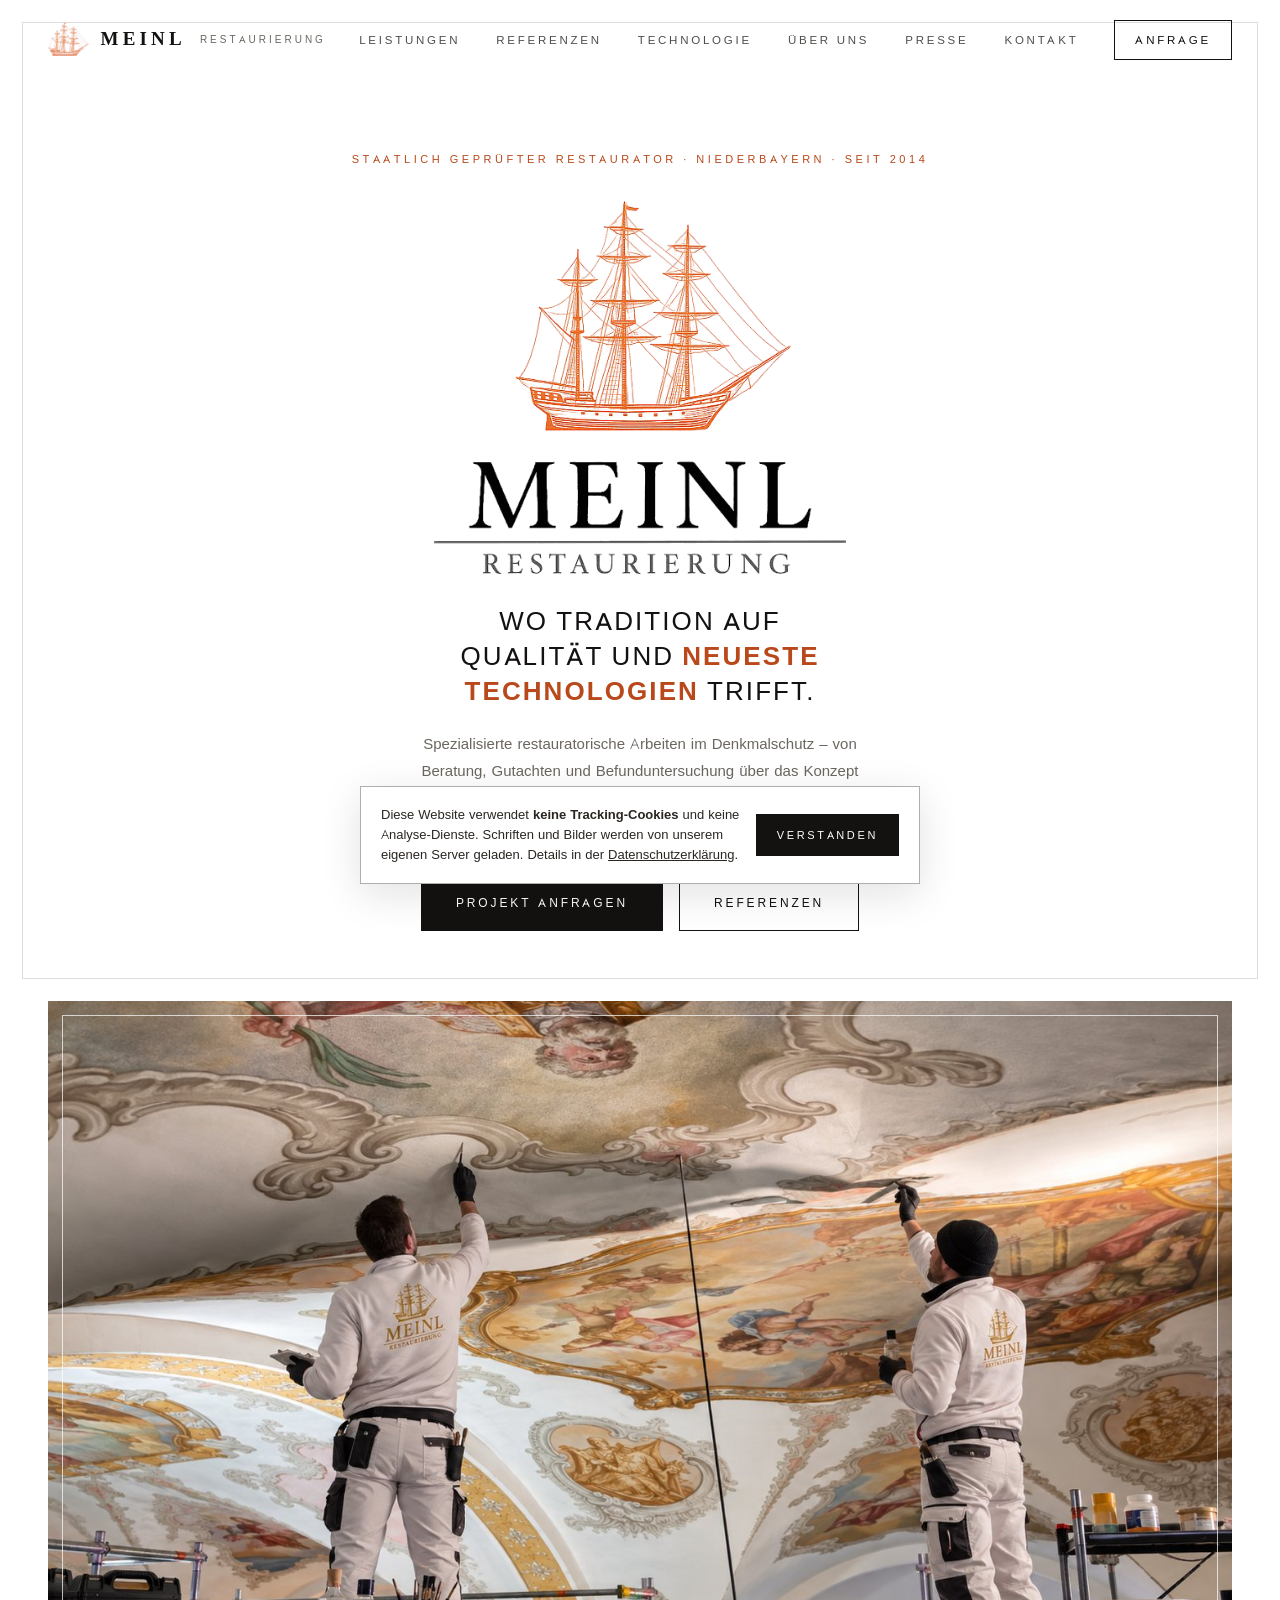
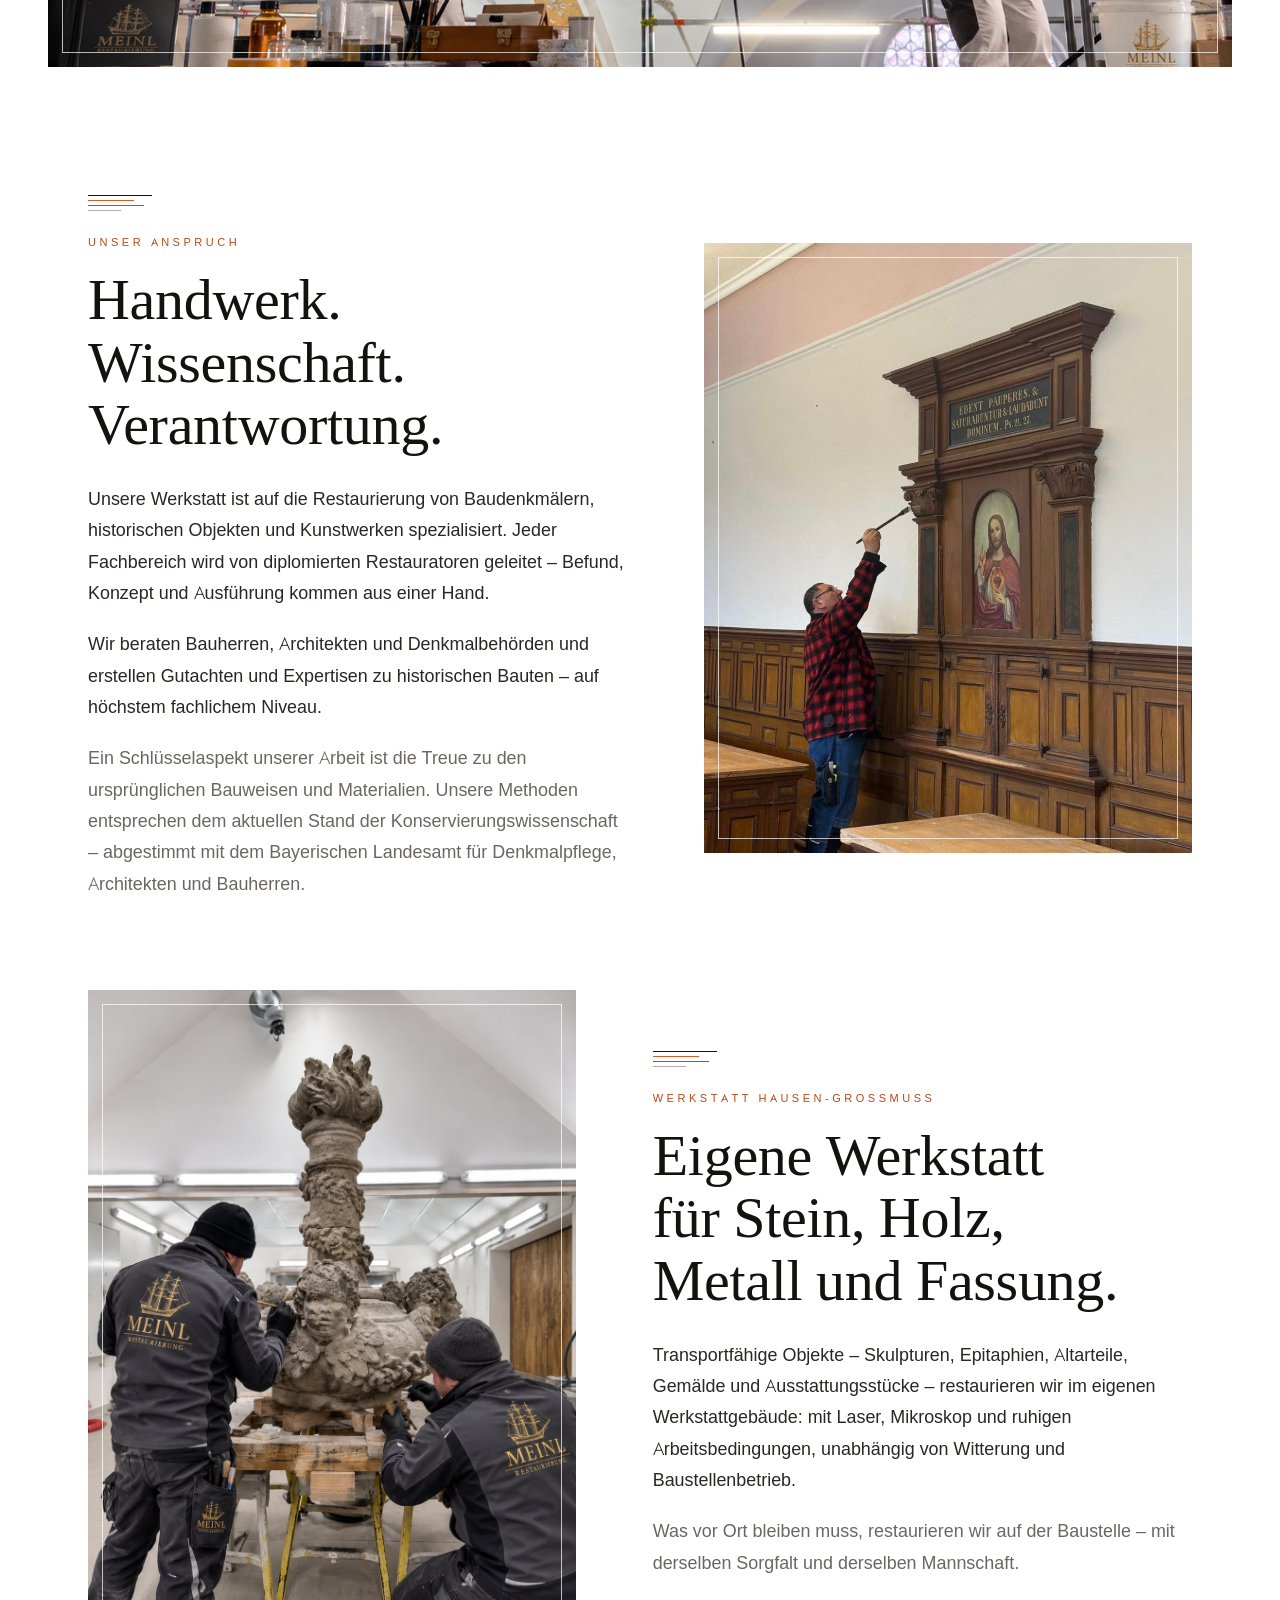
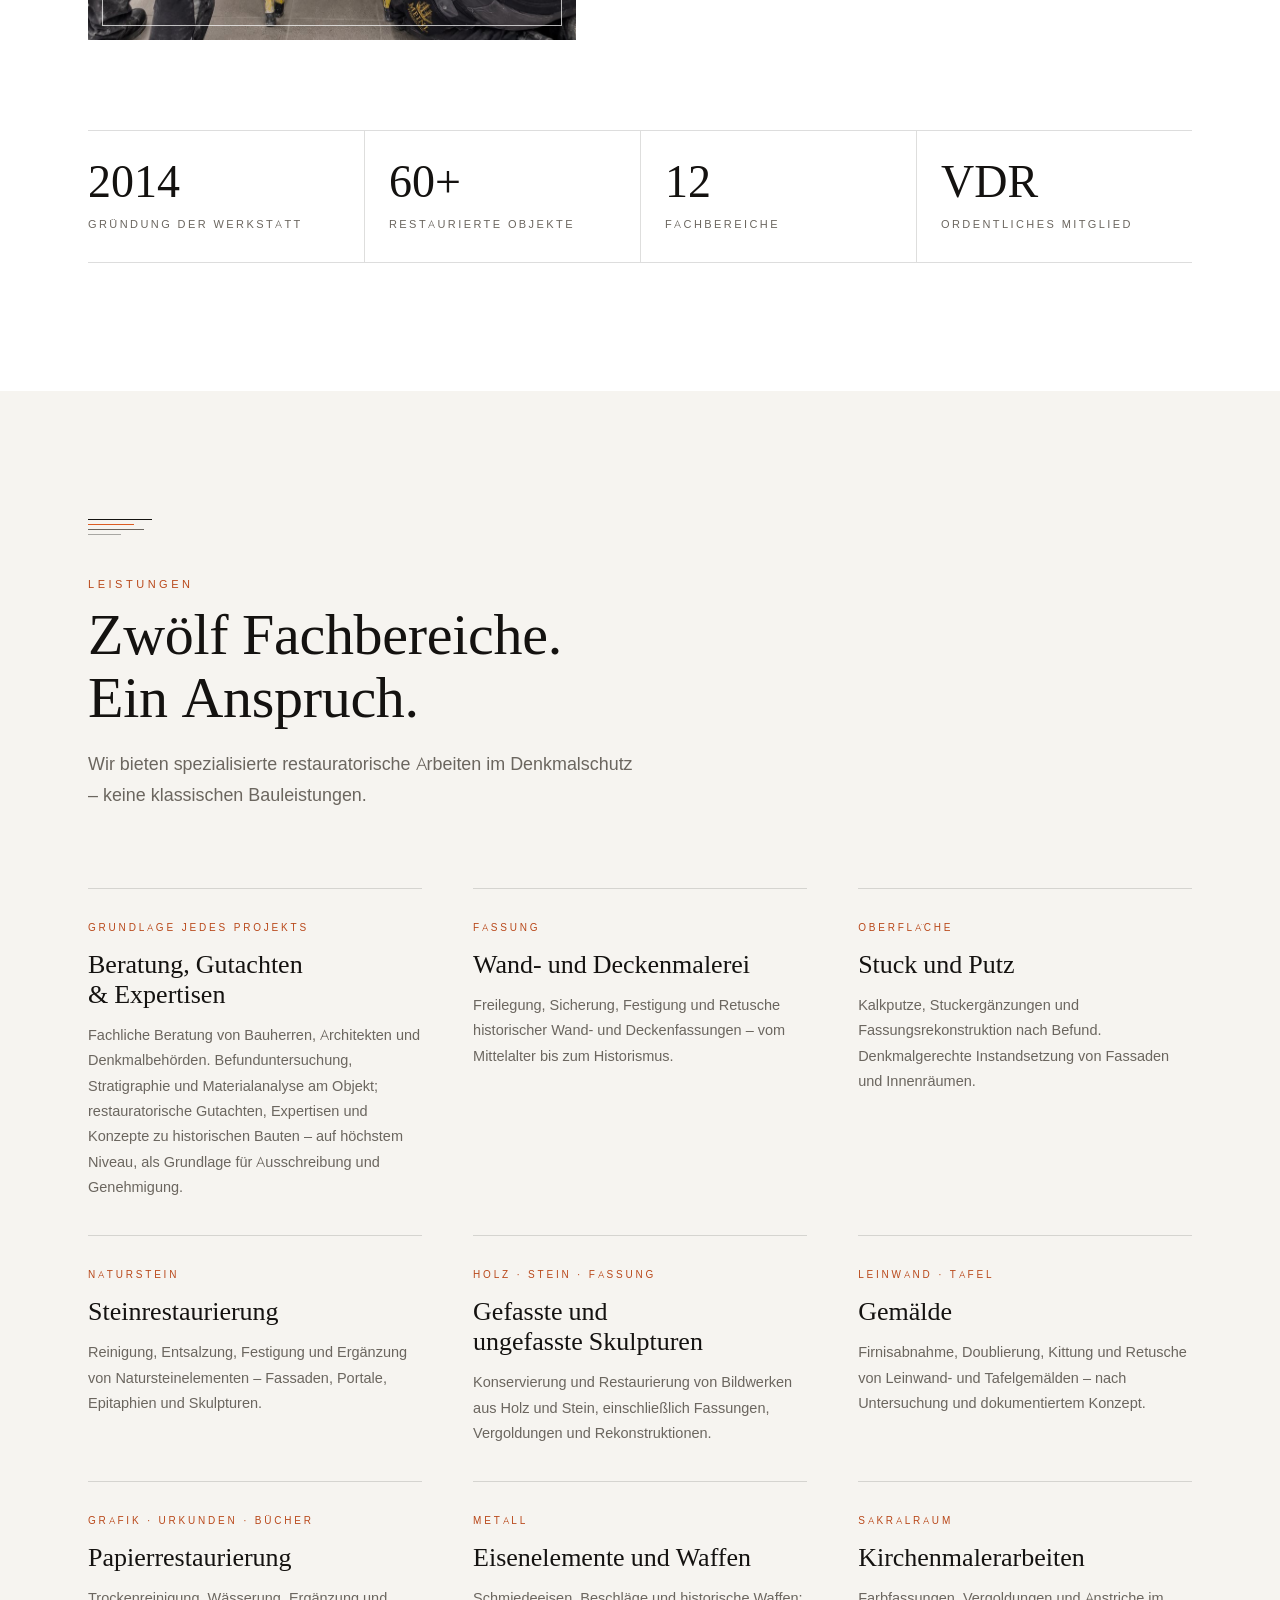
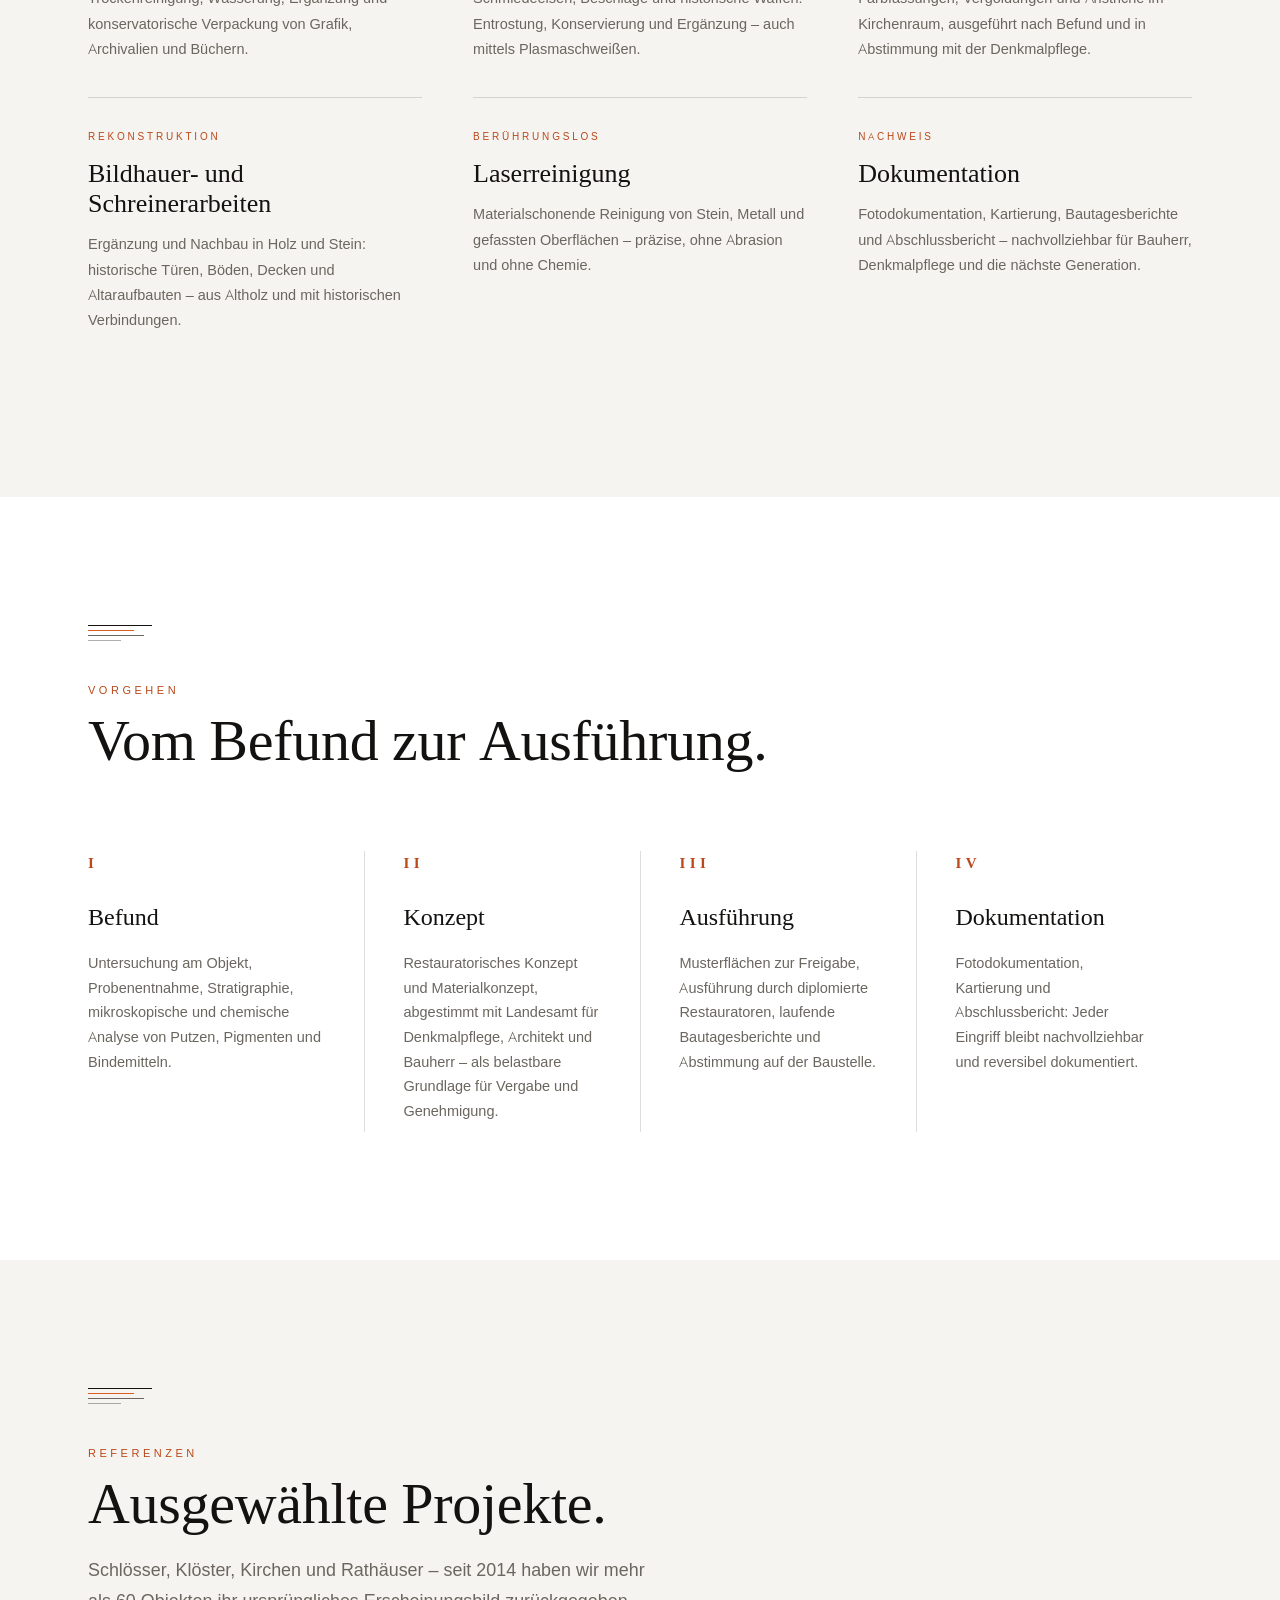
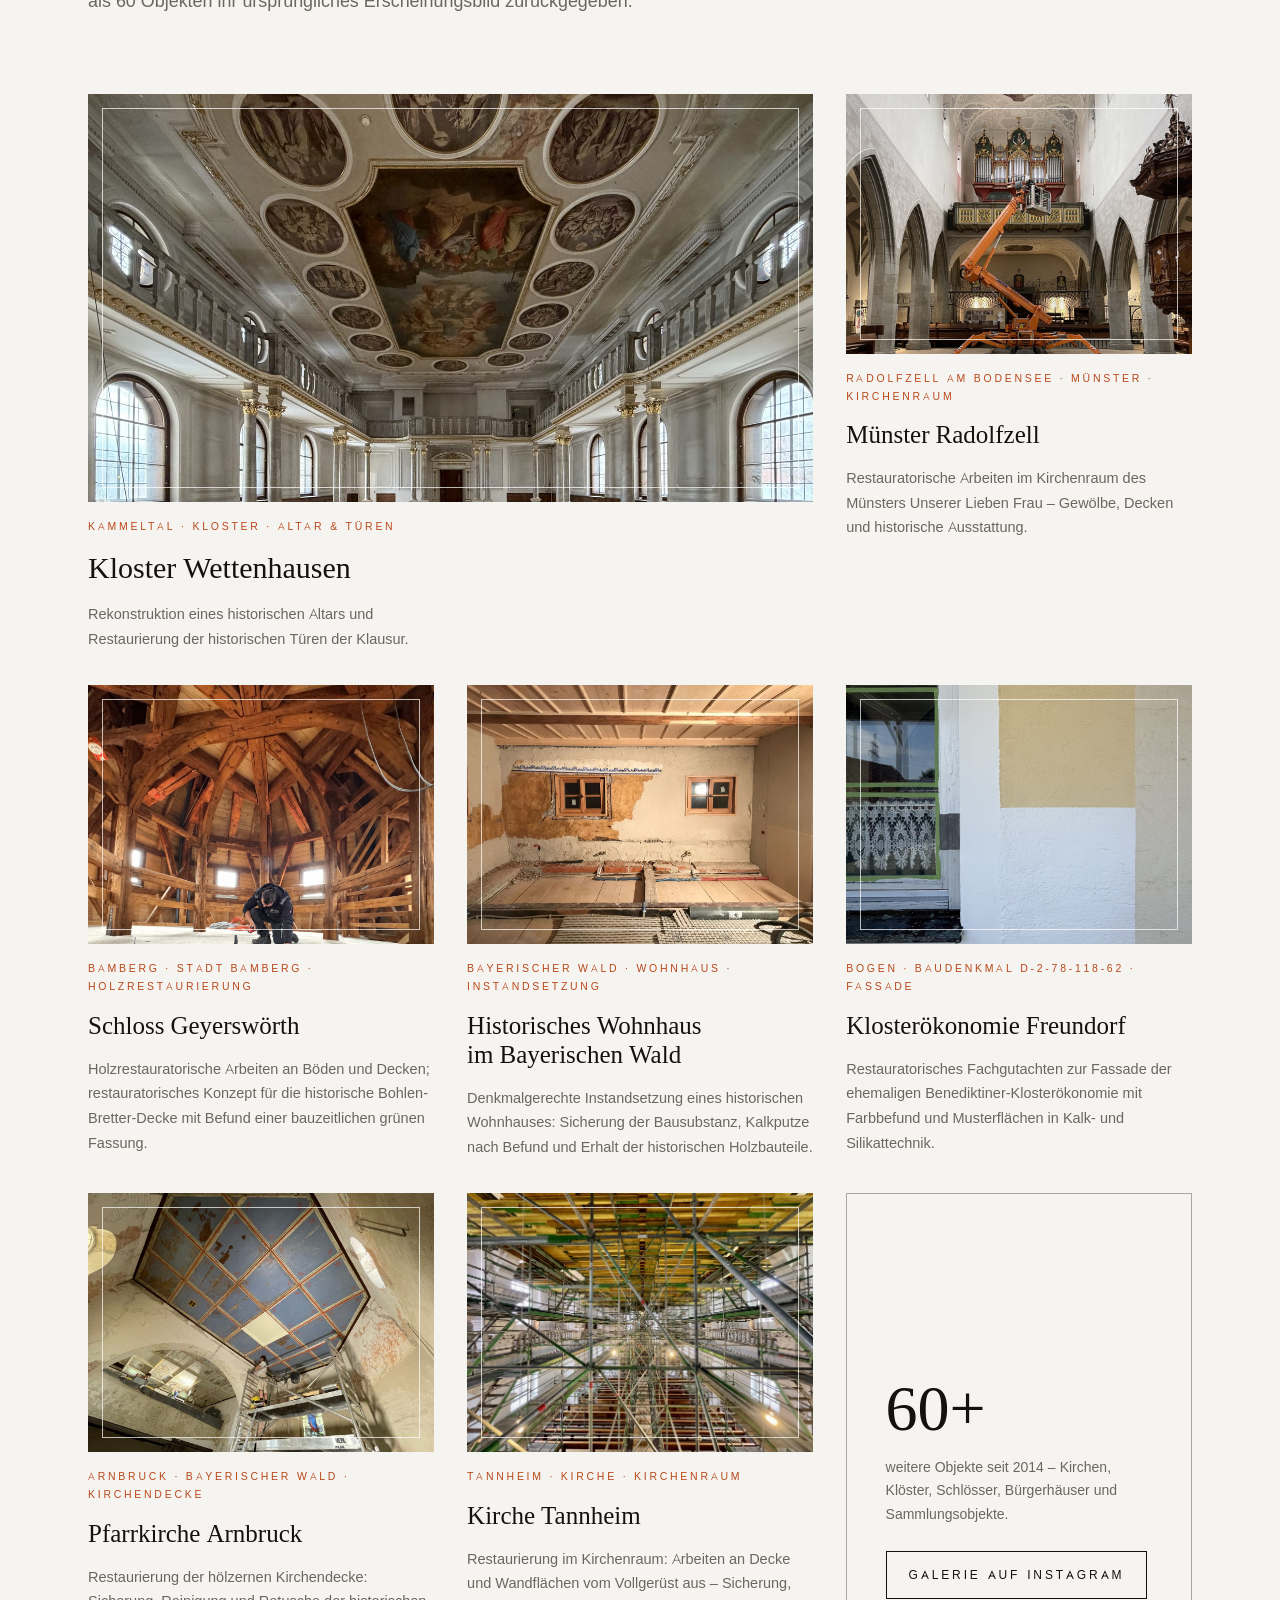
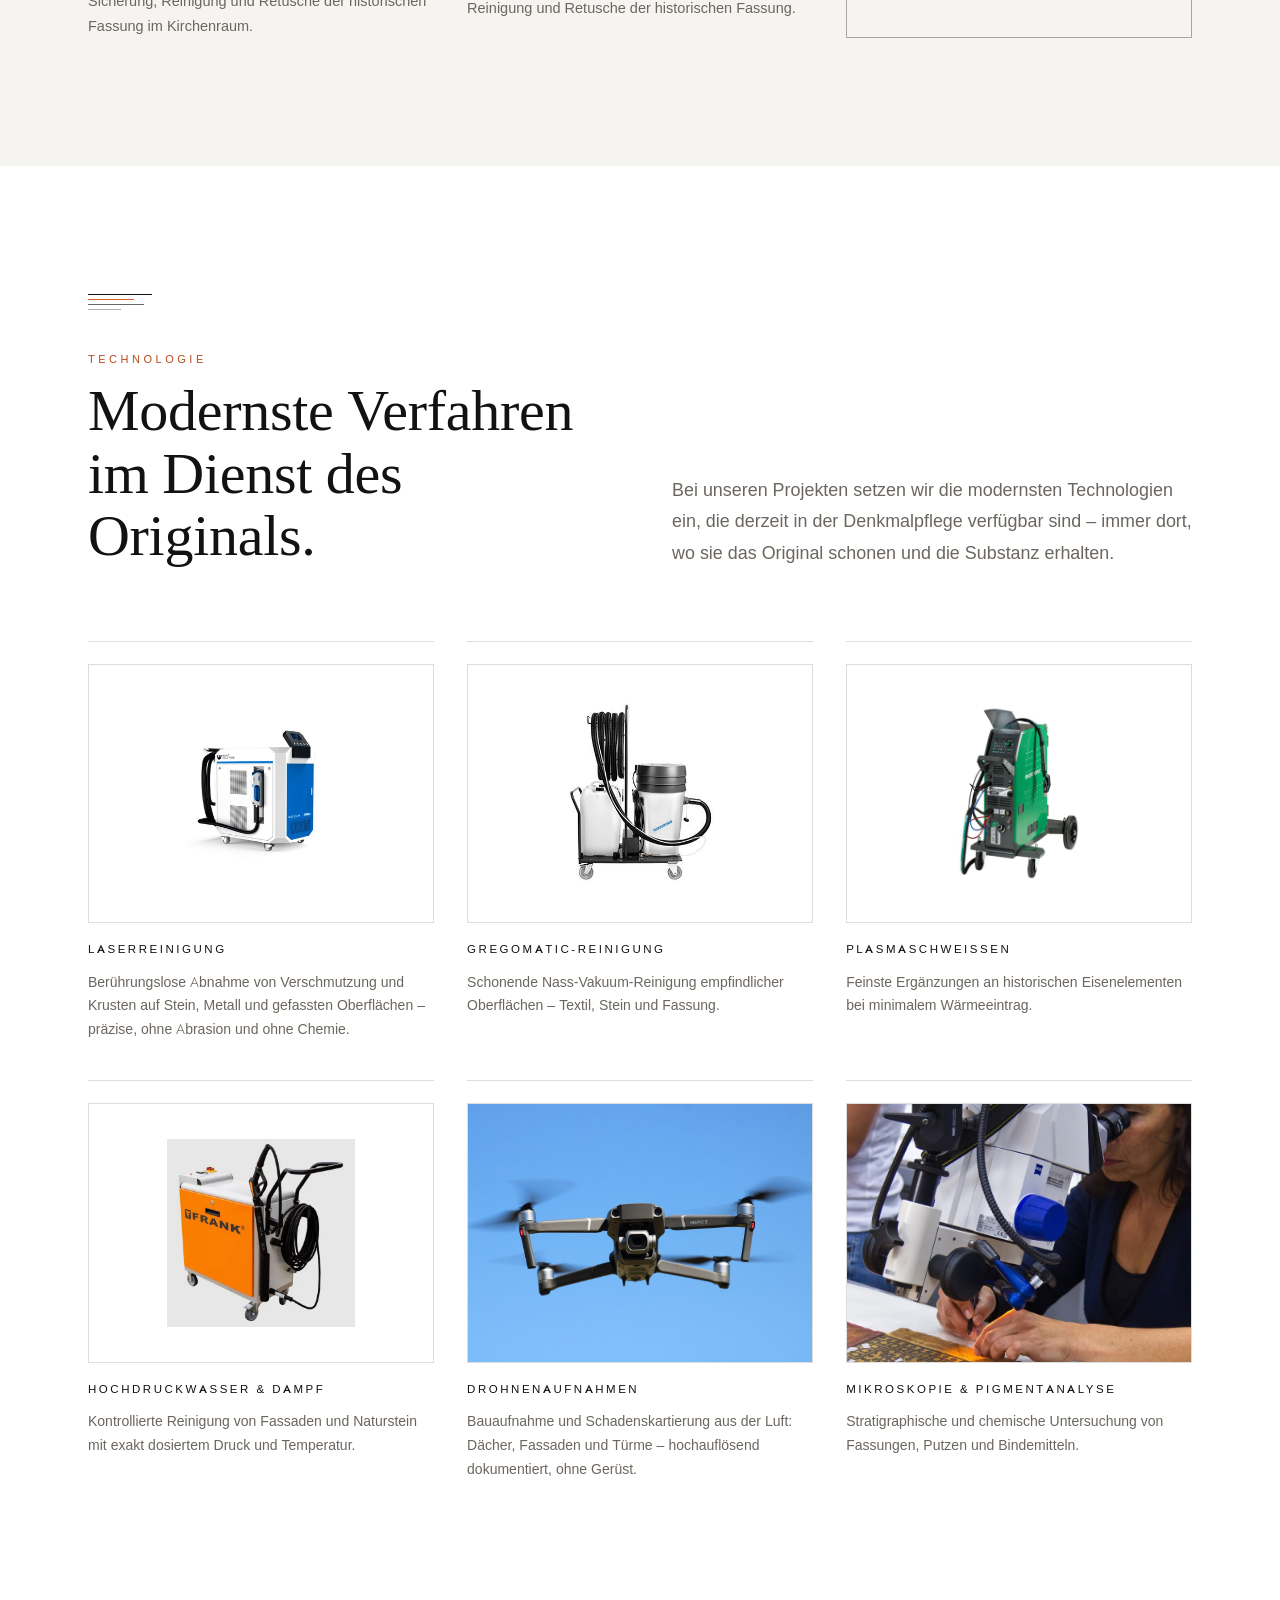
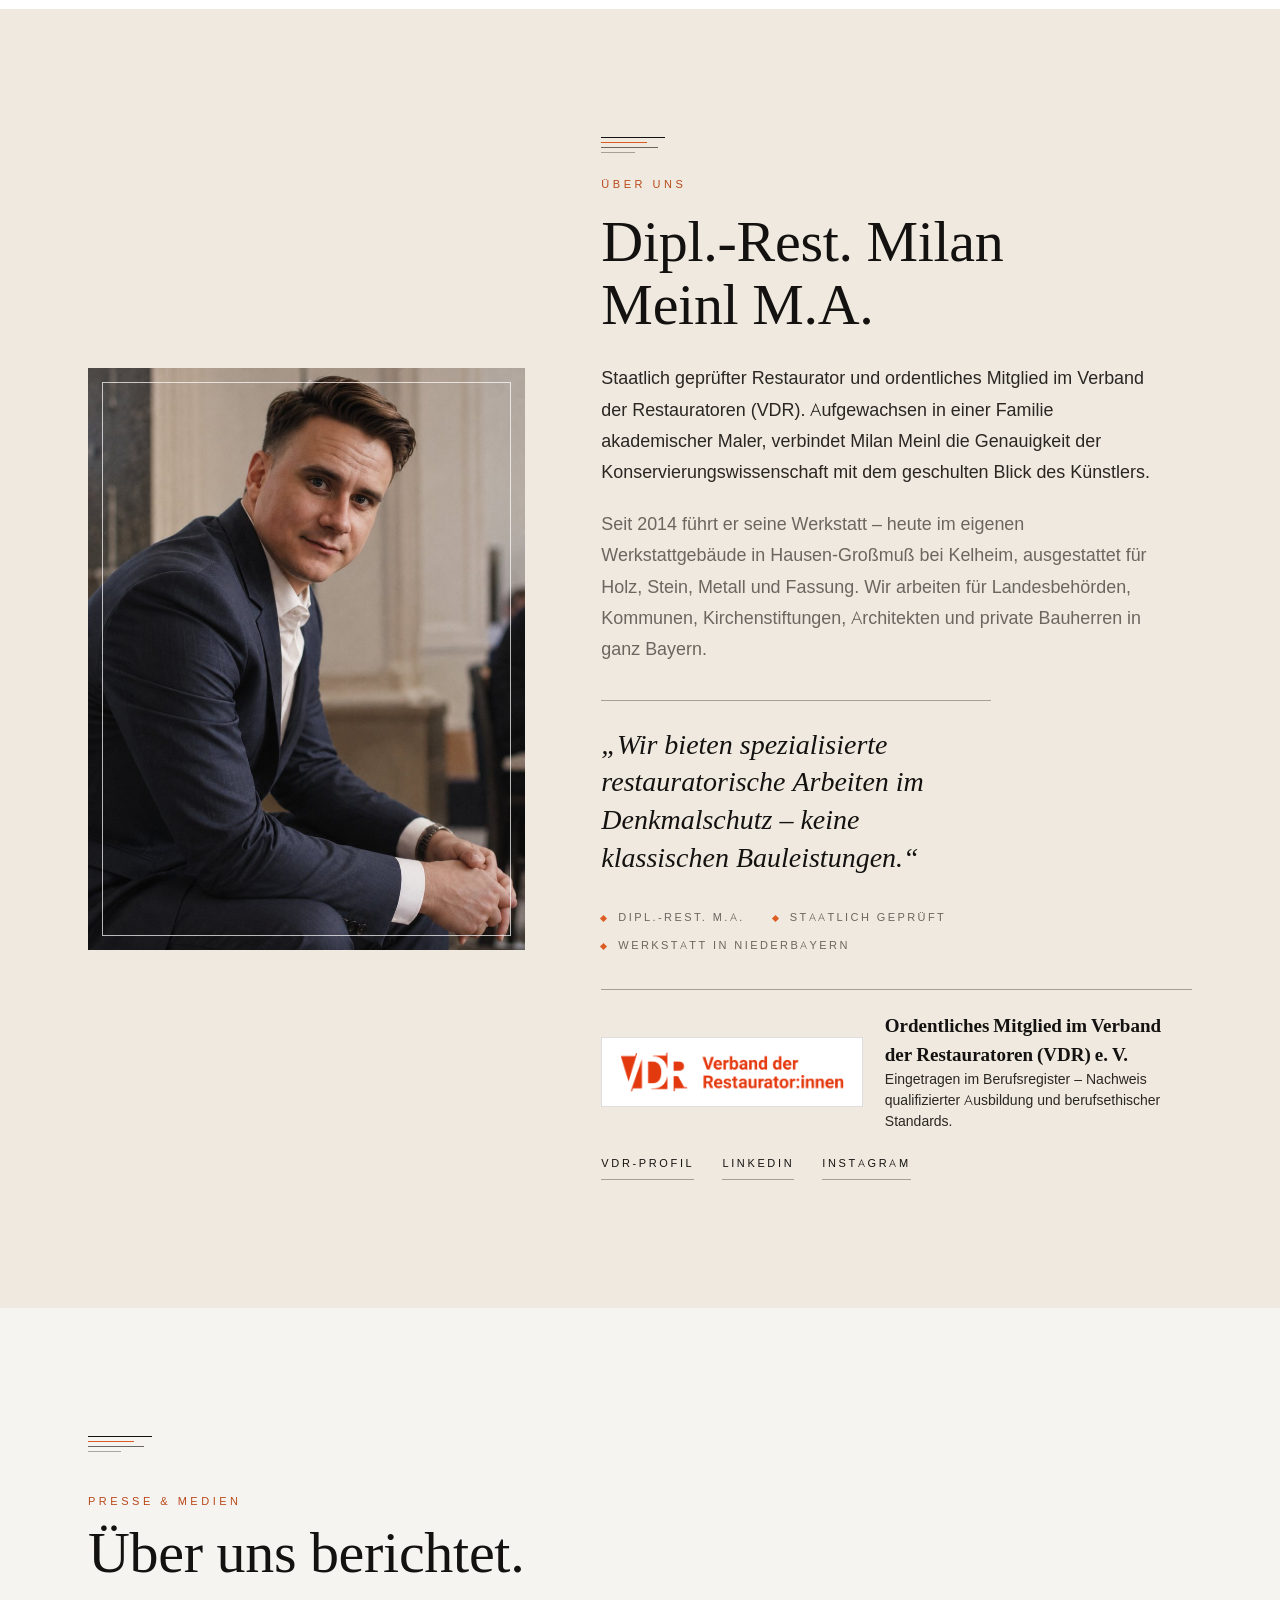
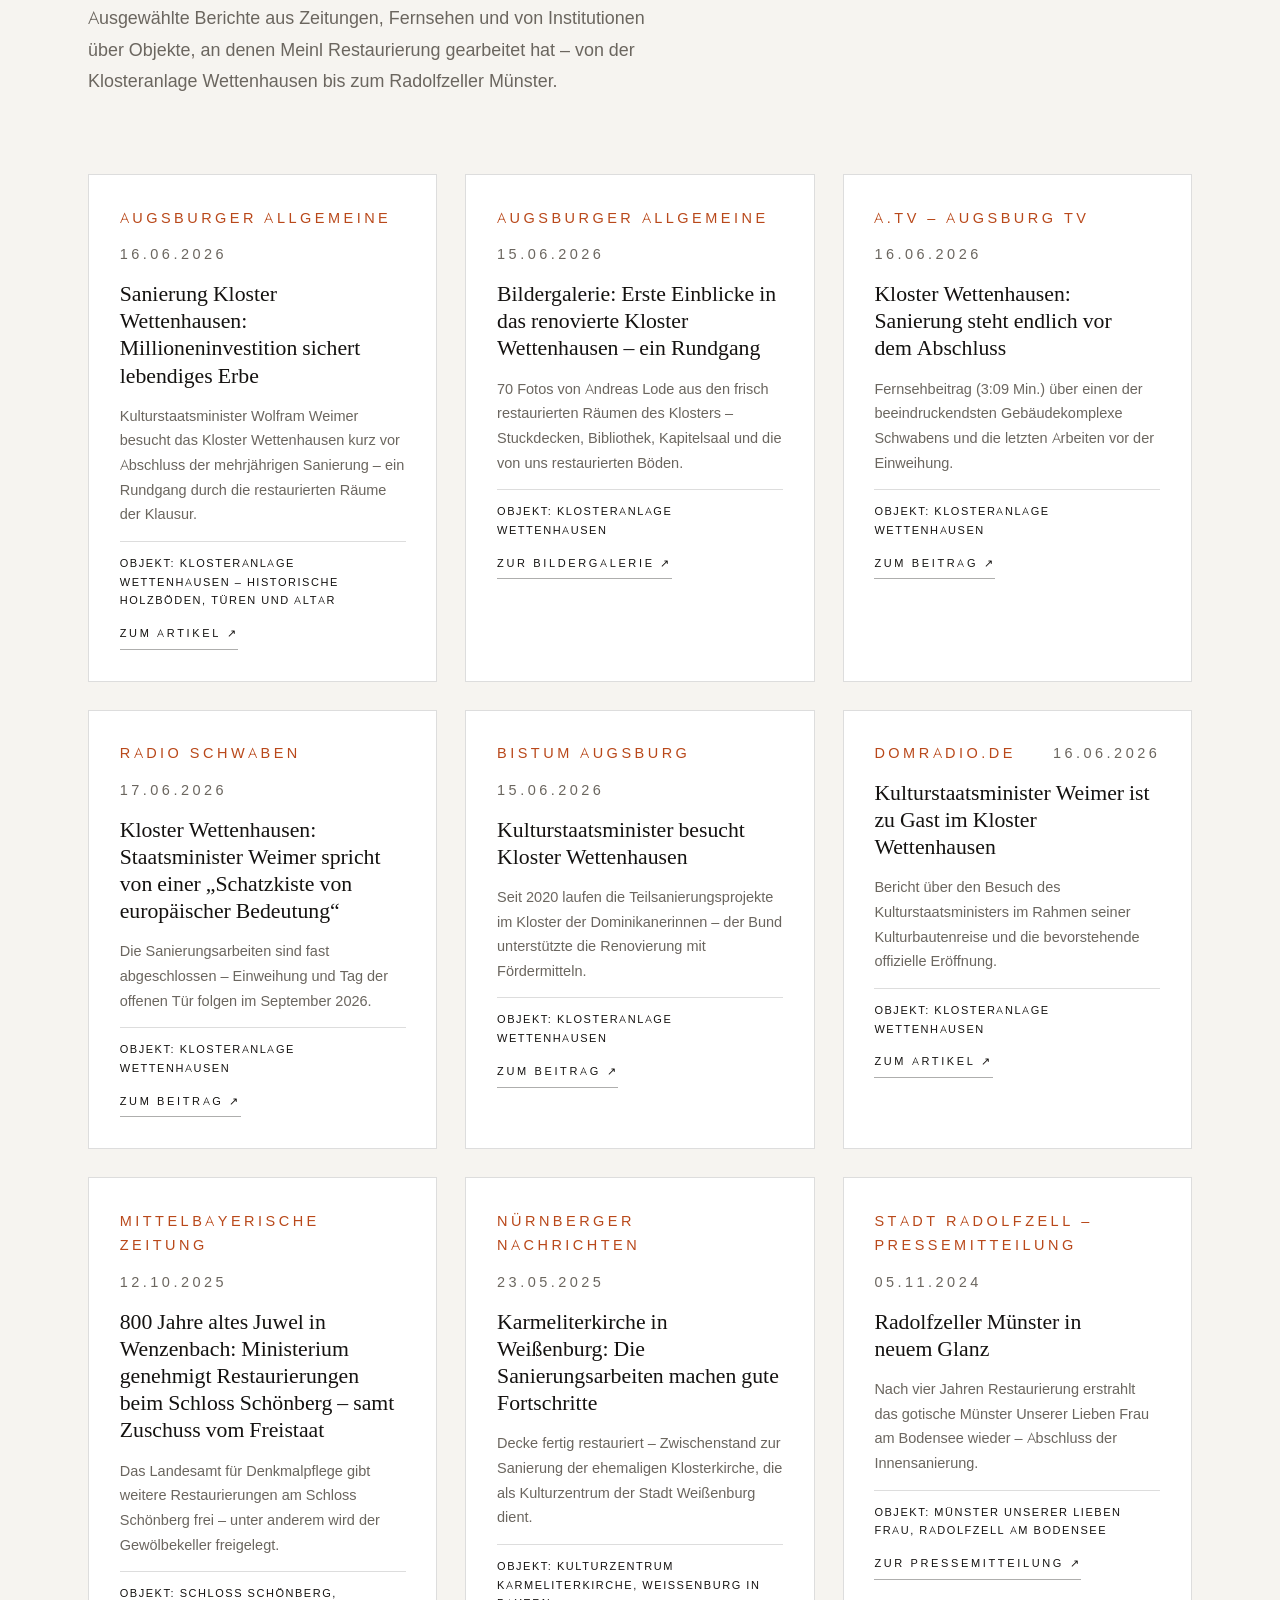
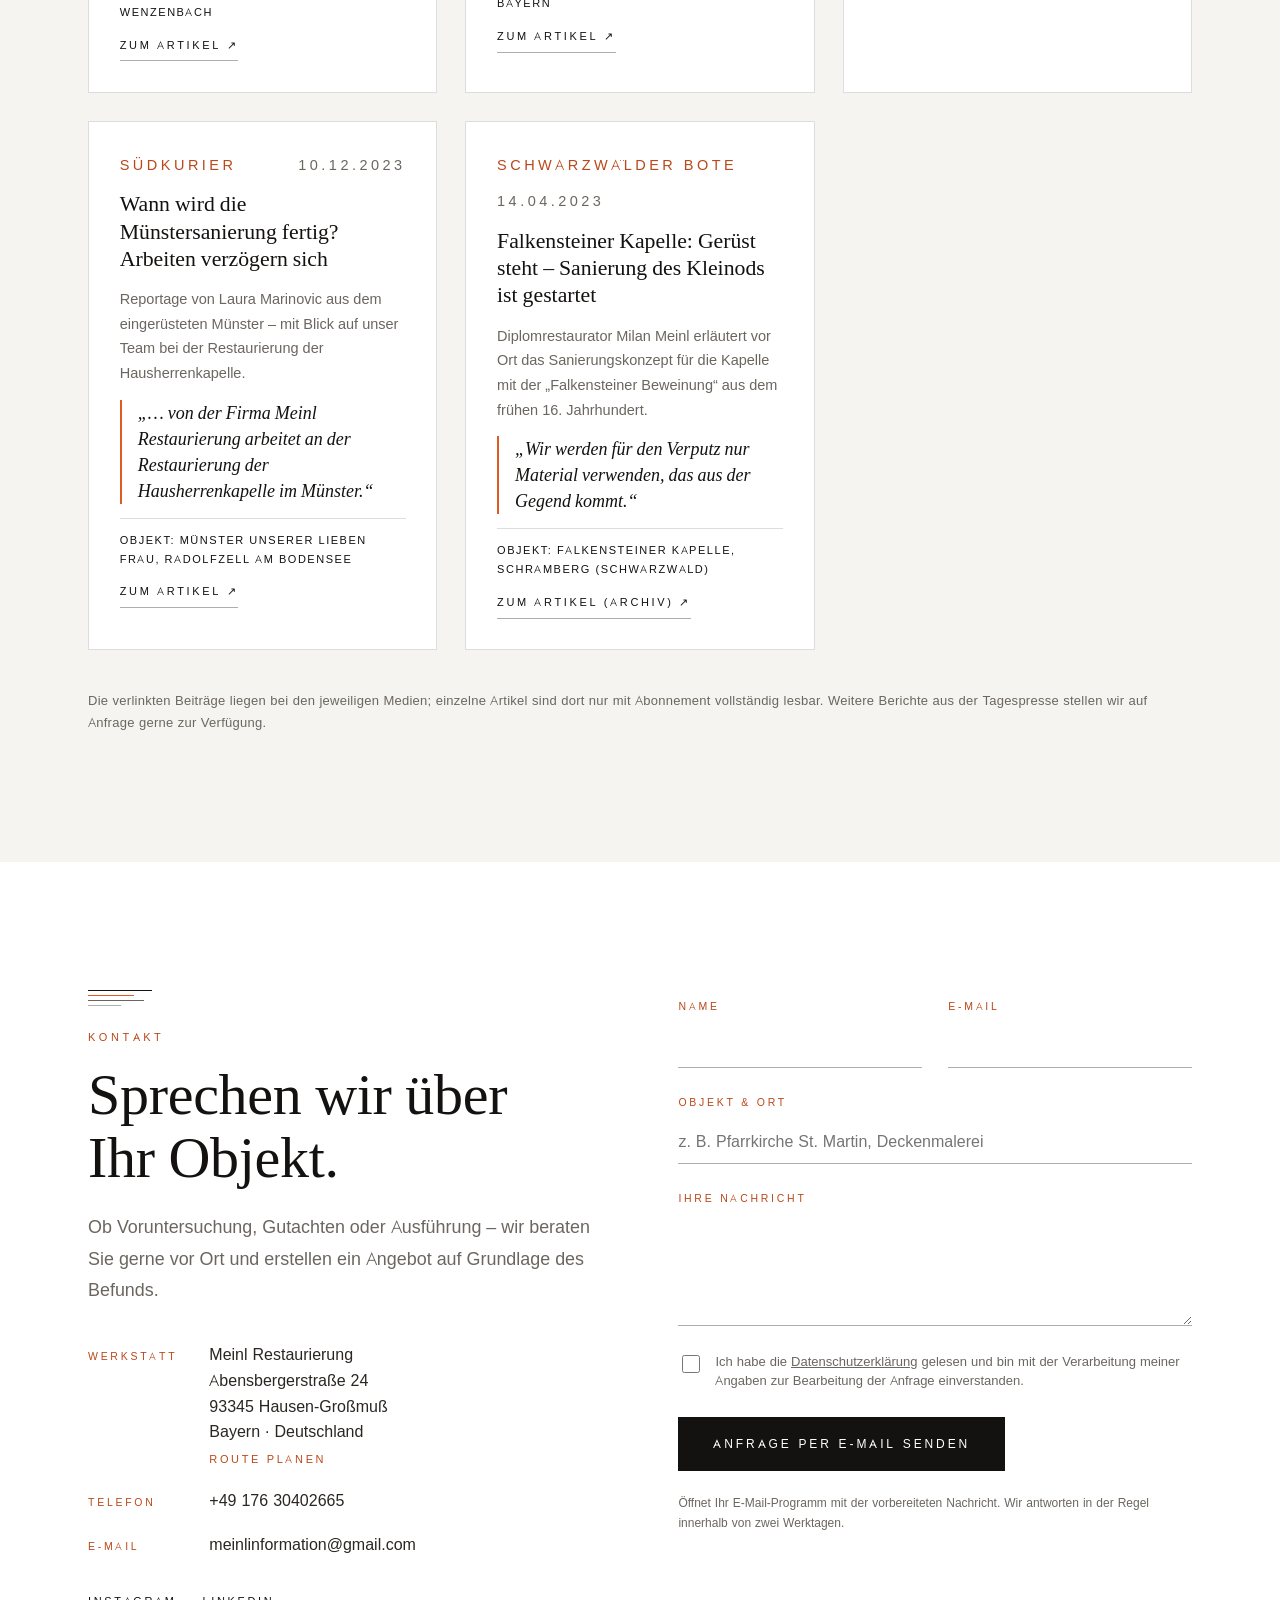
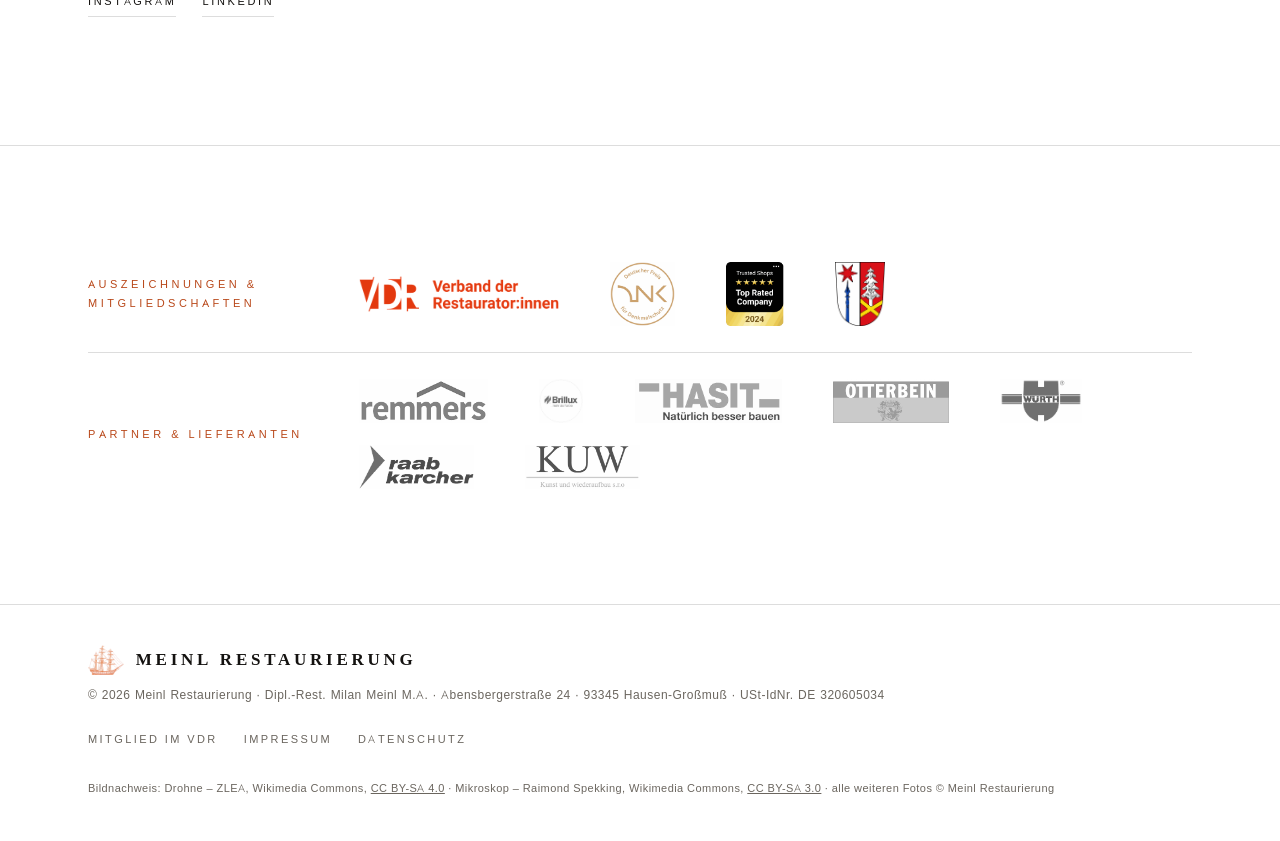
==== commit 1b92e81f: "Presse-Sektion: Berichte über unsere Projekte (Wettenhausen, Radolfzell, Schramberg, Wenzenbach, Wei" ====
--- a/index.html
+++ b/index.html
@@ -31,6 +31,7 @@
     <li><a href="#referenzen">Referenzen</a></li>
     <li><a href="#technologie">Technologie</a></li>
     <li><a href="#ueber-uns">Über uns</a></li>
+    <li><a href="#presse">Presse</a></li>
     <li><a href="#kontakt">Kontakt</a></li>
     <li><a class="cta" href="#kontakt">Anfrage</a></li>
   </ul>
@@ -41,6 +42,7 @@
   <a href="#referenzen">Referenzen</a>
   <a href="#technologie">Technologie</a>
   <a href="#ueber-uns">Über uns</a>
+  <a href="#presse">Presse</a>
   <a href="#kontakt">Kontakt</a>
   <a class="btn btn-gold" href="#kontakt">Projekt anfragen</a>
 </div>
@@ -347,6 +349,113 @@
   </div>
 </section>
 
+<!-- ================= PRESSE ================= -->
+<section class="band press" id="presse">
+  <div class="container">
+    <div class="section-head">
+      <div class="strata" aria-hidden="true"><i></i><i></i><i></i><i></i></div>
+      <p class="kicker">Presse &amp; Medien</p>
+      <h2 class="h2">Über uns berichtet.</h2>
+      <p class="lede muted">Ausgewählte Berichte aus Zeitungen, Fernsehen und von Institutionen über Objekte, an denen Meinl Restaurierung gearbeitet hat – von der Klosteranlage Wettenhausen bis zum Radolfzeller Münster.</p>
+    </div>
+
+    <div class="press-grid">
+
+      <article class="press-card">
+        <p class="press-meta"><span class="medium">Augsburger Allgemeine</span><time datetime="2026-06-16">16.06.2026</time></p>
+        <h3><a href="https://www.augsburger-allgemeine.de/guenzburg/sanierung-kloster-wettenhausen-millioneninvestition-sichert-lebendiges-erbe-114454339" target="_blank" rel="noopener">Sanierung Kloster Wettenhausen: Millioneninvestition sichert lebendiges Erbe</a></h3>
+        <p>Kulturstaatsminister Wolfram Weimer besucht das Kloster Wettenhausen kurz vor Abschluss der mehrjährigen Sanierung – ein Rundgang durch die restaurierten Räume der Klausur.</p>
+        <p class="press-project">Objekt: Klosteranlage Wettenhausen – historische Holzböden, Türen und Altar</p>
+        <a class="press-link" href="https://www.augsburger-allgemeine.de/guenzburg/sanierung-kloster-wettenhausen-millioneninvestition-sichert-lebendiges-erbe-114454339" target="_blank" rel="noopener">Zum Artikel</a>
+      </article>
+
+      <article class="press-card">
+        <p class="press-meta"><span class="medium">Augsburger Allgemeine</span><time datetime="2026-06-15">15.06.2026</time></p>
+        <h3><a href="https://www.augsburger-allgemeine.de/guenzburg/bildergalerie-erste-einblicke-in-das-renovierte-kloster-wettenhausen-114456410" target="_blank" rel="noopener">Bildergalerie: Erste Einblicke in das renovierte Kloster Wettenhausen – ein Rundgang</a></h3>
+        <p>70 Fotos von Andreas Lode aus den frisch restaurierten Räumen des Klosters – Stuckdecken, Bibliothek, Kapitelsaal und die von uns restaurierten Böden.</p>
+        <p class="press-project">Objekt: Klosteranlage Wettenhausen</p>
+        <a class="press-link" href="https://www.augsburger-allgemeine.de/guenzburg/bildergalerie-erste-einblicke-in-das-renovierte-kloster-wettenhausen-114456410" target="_blank" rel="noopener">Zur Bildergalerie</a>
+      </article>
+
+      <article class="press-card">
+        <p class="press-meta"><span class="medium">a.tv – Augsburg TV</span><time datetime="2026-06-16">16.06.2026</time></p>
+        <h3><a href="https://www.augsburg.tv/mediathek/video/kloster-wettenhausen-sanierung-steht-endlich-vor-dem-abschluss/" target="_blank" rel="noopener">Kloster Wettenhausen: Sanierung steht endlich vor dem Abschluss</a></h3>
+        <p>Fernsehbeitrag (3:09 Min.) über einen der beeindruckendsten Gebäudekomplexe Schwabens und die letzten Arbeiten vor der Einweihung.</p>
+        <p class="press-project">Objekt: Klosteranlage Wettenhausen</p>
+        <a class="press-link" href="https://www.augsburg.tv/mediathek/video/kloster-wettenhausen-sanierung-steht-endlich-vor-dem-abschluss/" target="_blank" rel="noopener">Zum Beitrag</a>
+      </article>
+
+      <article class="press-card">
+        <p class="press-meta"><span class="medium">Radio Schwaben</span><time datetime="2026-06-17">17.06.2026</time></p>
+        <h3><a href="https://www.radioschwaben.de/kloster-wettenhausen-staatsminister-weimer-spricht-von-einer-schatzkiste-von-europaeischer-bedeutung-560538/" target="_blank" rel="noopener">Kloster Wettenhausen: Staatsminister Weimer spricht von einer „Schatzkiste von europäischer Bedeutung“</a></h3>
+        <p>Die Sanierungsarbeiten sind fast abgeschlossen – Einweihung und Tag der offenen Tür folgen im September 2026.</p>
+        <p class="press-project">Objekt: Klosteranlage Wettenhausen</p>
+        <a class="press-link" href="https://www.radioschwaben.de/kloster-wettenhausen-staatsminister-weimer-spricht-von-einer-schatzkiste-von-europaeischer-bedeutung-560538/" target="_blank" rel="noopener">Zum Beitrag</a>
+      </article>
+
+      <article class="press-card">
+        <p class="press-meta"><span class="medium">Bistum Augsburg</span><time datetime="2026-06-15">15.06.2026</time></p>
+        <h3><a href="https://www.livestream.bistum-augsburg.de/kulturstaatsminister-besucht-kloster-wettenhausen_id1795279" target="_blank" rel="noopener">Kulturstaatsminister besucht Kloster Wettenhausen</a></h3>
+        <p>Seit 2020 laufen die Teilsanierungsprojekte im Kloster der Dominikanerinnen – der Bund unterstützte die Renovierung mit Fördermitteln.</p>
+        <p class="press-project">Objekt: Klosteranlage Wettenhausen</p>
+        <a class="press-link" href="https://www.livestream.bistum-augsburg.de/kulturstaatsminister-besucht-kloster-wettenhausen_id1795279" target="_blank" rel="noopener">Zum Beitrag</a>
+      </article>
+
+      <article class="press-card">
+        <p class="press-meta"><span class="medium">DOMRADIO.DE</span><time datetime="2026-06-16">16.06.2026</time></p>
+        <h3><a href="https://www.domradio.de/artikel/kulturstaatsminister-weimer-ist-zu-gast-im-kloster-wettenhausen" target="_blank" rel="noopener">Kulturstaatsminister Weimer ist zu Gast im Kloster Wettenhausen</a></h3>
+        <p>Bericht über den Besuch des Kulturstaatsministers im Rahmen seiner Kulturbautenreise und die bevorstehende offizielle Eröffnung.</p>
+        <p class="press-project">Objekt: Klosteranlage Wettenhausen</p>
+        <a class="press-link" href="https://www.domradio.de/artikel/kulturstaatsminister-weimer-ist-zu-gast-im-kloster-wettenhausen" target="_blank" rel="noopener">Zum Artikel</a>
+      </article>
+
+      <article class="press-card">
+        <p class="press-meta"><span class="medium">Mittelbayerische Zeitung</span><time datetime="2025-10-12">12.10.2025</time></p>
+        <h3><a href="https://www.mittelbayerische.de/lokales/landkreis-regensburg/restaurierungen-beim-schloss-schoenberg-gewoelbekeller-wird-freigelegt-19687745" target="_blank" rel="noopener">800 Jahre altes Juwel in Wenzenbach: Ministerium genehmigt Restaurierungen beim Schloss Schönberg – samt Zuschuss vom Freistaat</a></h3>
+        <p>Das Landesamt für Denkmalpflege gibt weitere Restaurierungen am Schloss Schönberg frei – unter anderem wird der Gewölbekeller freigelegt.</p>
+        <p class="press-project">Objekt: Schloss Schönberg, Wenzenbach</p>
+        <a class="press-link" href="https://www.mittelbayerische.de/lokales/landkreis-regensburg/restaurierungen-beim-schloss-schoenberg-gewoelbekeller-wird-freigelegt-19687745" target="_blank" rel="noopener">Zum Artikel</a>
+      </article>
+
+      <article class="press-card">
+        <p class="press-meta"><span class="medium">Nürnberger Nachrichten</span><time datetime="2025-05-23">23.05.2025</time></p>
+        <h3><a href="https://www.nn.de/region/weissenburg/karmeliterkirche-in-weissenburg-die-sanierungsarbeiten-machen-gute-fortschritte-1.14697743" target="_blank" rel="noopener">Karmeliterkirche in Weißenburg: Die Sanierungsarbeiten machen gute Fortschritte</a></h3>
+        <p>Decke fertig restauriert – Zwischenstand zur Sanierung der ehemaligen Klosterkirche, die als Kulturzentrum der Stadt Weißenburg dient.</p>
+        <p class="press-project">Objekt: Kulturzentrum Karmeliterkirche, Weißenburg in Bayern</p>
+        <a class="press-link" href="https://www.nn.de/region/weissenburg/karmeliterkirche-in-weissenburg-die-sanierungsarbeiten-machen-gute-fortschritte-1.14697743" target="_blank" rel="noopener">Zum Artikel</a>
+      </article>
+
+      <article class="press-card">
+        <p class="press-meta"><span class="medium">Stadt Radolfzell – Pressemitteilung</span><time datetime="2024-11-05">05.11.2024</time></p>
+        <h3><a href="https://www.radolfzell-tourismus.de/de/service/presse/pressemitteilungen/radolfzeller-muenster-in-neuem-glanz" target="_blank" rel="noopener">Radolfzeller Münster in neuem Glanz</a></h3>
+        <p>Nach vier Jahren Restaurierung erstrahlt das gotische Münster Unserer Lieben Frau am Bodensee wieder – Abschluss der Innensanierung.</p>
+        <p class="press-project">Objekt: Münster Unserer Lieben Frau, Radolfzell am Bodensee</p>
+        <a class="press-link" href="https://www.radolfzell-tourismus.de/de/service/presse/pressemitteilungen/radolfzeller-muenster-in-neuem-glanz" target="_blank" rel="noopener">Zur Pressemitteilung</a>
+      </article>
+
+      <article class="press-card">
+        <p class="press-meta"><span class="medium">Südkurier</span><time datetime="2023-12-10">10.12.2023</time></p>
+        <h3><a href="https://www.suedkurier.de/region/kreis-konstanz/radolfzell/wann-wird-die-muenstersanierung-fertig-arbeiten-verzoegern-sich;art372455,11824164" target="_blank" rel="noopener">Wann wird die Münstersanierung fertig? Arbeiten verzögern sich</a></h3>
+        <p>Reportage von Laura Marinovic aus dem eingerüsteten Münster – mit Blick auf unser Team bei der Restaurierung der Hausherrenkapelle.</p>
+        <blockquote>„… von der Firma Meinl Restaurierung arbeitet an der Restaurierung der Hausherrenkapelle im Münster.“</blockquote>
+        <p class="press-project">Objekt: Münster Unserer Lieben Frau, Radolfzell am Bodensee</p>
+        <a class="press-link" href="https://www.suedkurier.de/region/kreis-konstanz/radolfzell/wann-wird-die-muenstersanierung-fertig-arbeiten-verzoegern-sich;art372455,11824164" target="_blank" rel="noopener">Zum Artikel</a>
+      </article>
+
+      <article class="press-card">
+        <p class="press-meta"><span class="medium">Schwarzwälder Bote</span><time datetime="2023-04-14">14.04.2023</time></p>
+        <h3><a href="https://web.archive.org/web/20230421042028/https://www.schwarzwaelder-bote.de/inhalt.falkensteiner-kapelle-geruest-steht-sanierung-des-kleinods-ist-gestartet.053afb0e-df50-4947-a456-cb93e21e9878.html" target="_blank" rel="noopener">Falkensteiner Kapelle: Gerüst steht – Sanierung des Kleinods ist gestartet</a></h3>
+        <p>Diplomrestaurator Milan Meinl erläutert vor Ort das Sanierungskonzept für die Kapelle mit der „Falkensteiner Beweinung“ aus dem frühen 16. Jahrhundert.</p>
+        <blockquote>„Wir werden für den Verputz nur Material verwenden, das aus der Gegend kommt.“</blockquote>
+        <p class="press-project">Objekt: Falkensteiner Kapelle, Schramberg (Schwarzwald)</p>
+        <a class="press-link" href="https://web.archive.org/web/20230421042028/https://www.schwarzwaelder-bote.de/inhalt.falkensteiner-kapelle-geruest-steht-sanierung-des-kleinods-ist-gestartet.053afb0e-df50-4947-a456-cb93e21e9878.html" target="_blank" rel="noopener">Zum Artikel (Archiv)</a>
+      </article>
+
+    </div>
+    <p class="note-line">Die verlinkten Beiträge liegen bei den jeweiligen Medien; einzelne Artikel sind dort nur mit Abonnement vollständig lesbar. Weitere Berichte aus der Tagespresse stellen wir auf Anfrage gerne zur Verfügung.</p>
+  </div>
+</section>
+
 <!-- ================= KONTAKT ================= -->
 <section class="contact" id="kontakt">
   <div class="container">
--- a/style.css
+++ b/style.css
@@ -283,6 +283,24 @@
   .foot .credits{flex-basis:100%;font-size:11px;color:var(--muted);margin-top:6px}
   .foot .credits a{text-decoration:underline}
 
+  /* ---------- Presse ---------- */
+  .press-grid{display:grid;grid-template-columns:repeat(3,minmax(0,1fr));gap:clamp(18px,2.2vw,28px)}
+  .press-card{
+    display:grid;gap:14px;align-content:start;background:var(--paper);border:1px solid var(--line);
+    padding:clamp(22px,2.4vw,32px);transition:border-color .25s,transform .35s;
+  }
+  .press-card:hover{border-color:var(--line-strong);transform:translateY(-3px)}
+  .press-meta{display:flex;justify-content:space-between;gap:12px;flex-wrap:wrap;font-size:10.5px;letter-spacing:.24em;text-transform:uppercase;color:var(--muted)}
+  .press-meta .medium{color:var(--accent-text)}
+  .press-card h3{font-size:clamp(20px,1.7vw,23px);line-height:1.25;text-wrap:pretty}
+  .press-card h3 a:hover{color:var(--accent-text)}
+  .press-card p{font-size:14.5px;color:var(--muted)}
+  .press-card blockquote{margin:0;padding:0 0 0 16px;border-left:2px solid var(--accent);font-family:var(--font-display);font-style:italic;font-size:18px;line-height:1.45;color:var(--ink)}
+  .press-project{font-size:11px !important;letter-spacing:.14em;text-transform:uppercase;color:var(--ink) !important;padding-top:12px;border-top:1px solid var(--line)}
+  .press-link{justify-self:start;font-size:11px;letter-spacing:.24em;text-transform:uppercase;color:var(--ink);border-bottom:1px solid var(--line-strong);padding-bottom:6px}
+  .press-link::after{content:" \2197";}
+  .press-link:hover{color:var(--accent-text);border-color:var(--accent)}
+
   /* ---------- Responsiv ---------- */
   @media (max-width:1024px){
     .services{grid-template-columns:repeat(2,minmax(0,1fr))}
@@ -291,6 +309,7 @@
     .tech{grid-template-columns:repeat(2,minmax(0,1fr))}
     .tech-intro{grid-template-columns:1fr}
     .refs{grid-template-columns:repeat(2,minmax(0,1fr))}
+    .press-grid{grid-template-columns:repeat(2,minmax(0,1fr))}
   }
   @media (max-width:820px){
     .nav-links{display:none}
@@ -309,7 +328,7 @@
     .hero-photo img{animation:none}
   }
   @media (max-width:600px){
-    .services,.refs,.process{grid-template-columns:1fr}
+    .services,.refs,.process,.press-grid{grid-template-columns:1fr}
     .step{border-left:0;padding-left:0}
     .tech{grid-template-columns:1fr}
     .row2{grid-template-columns:1fr}
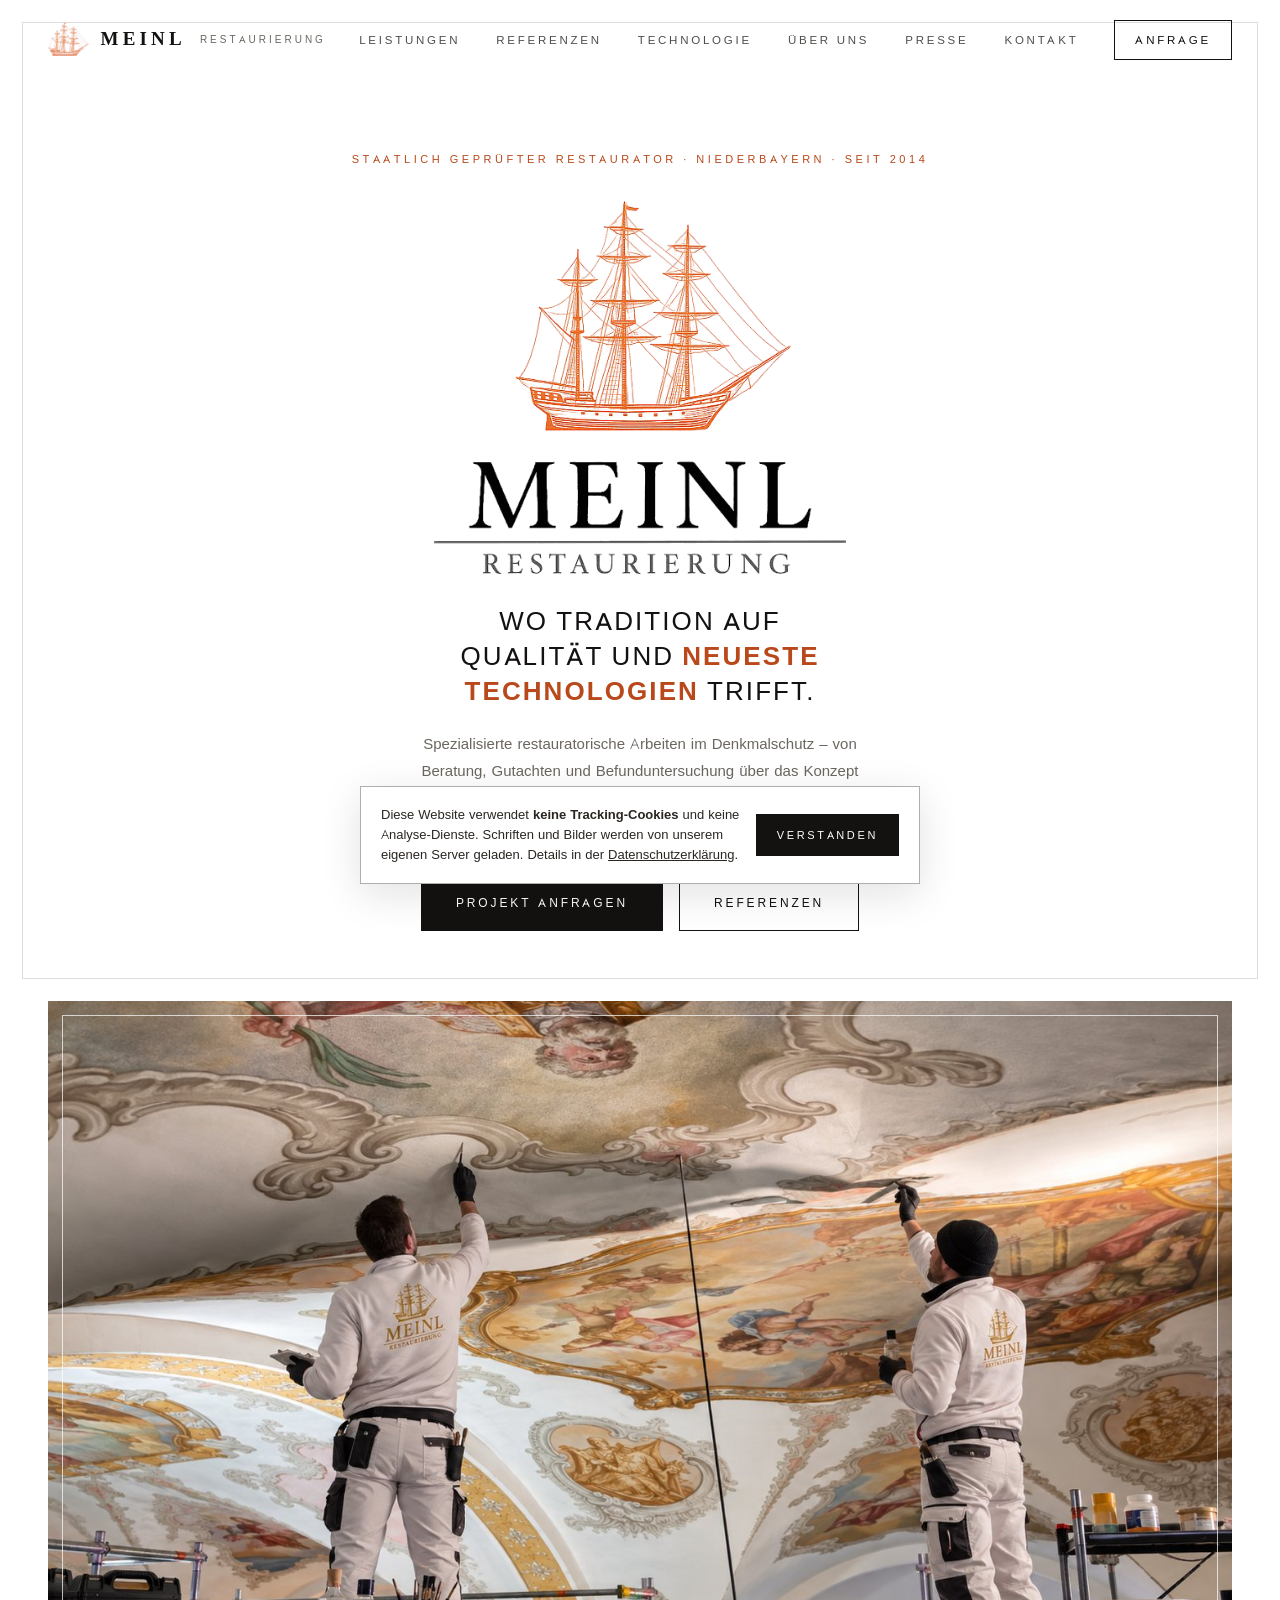
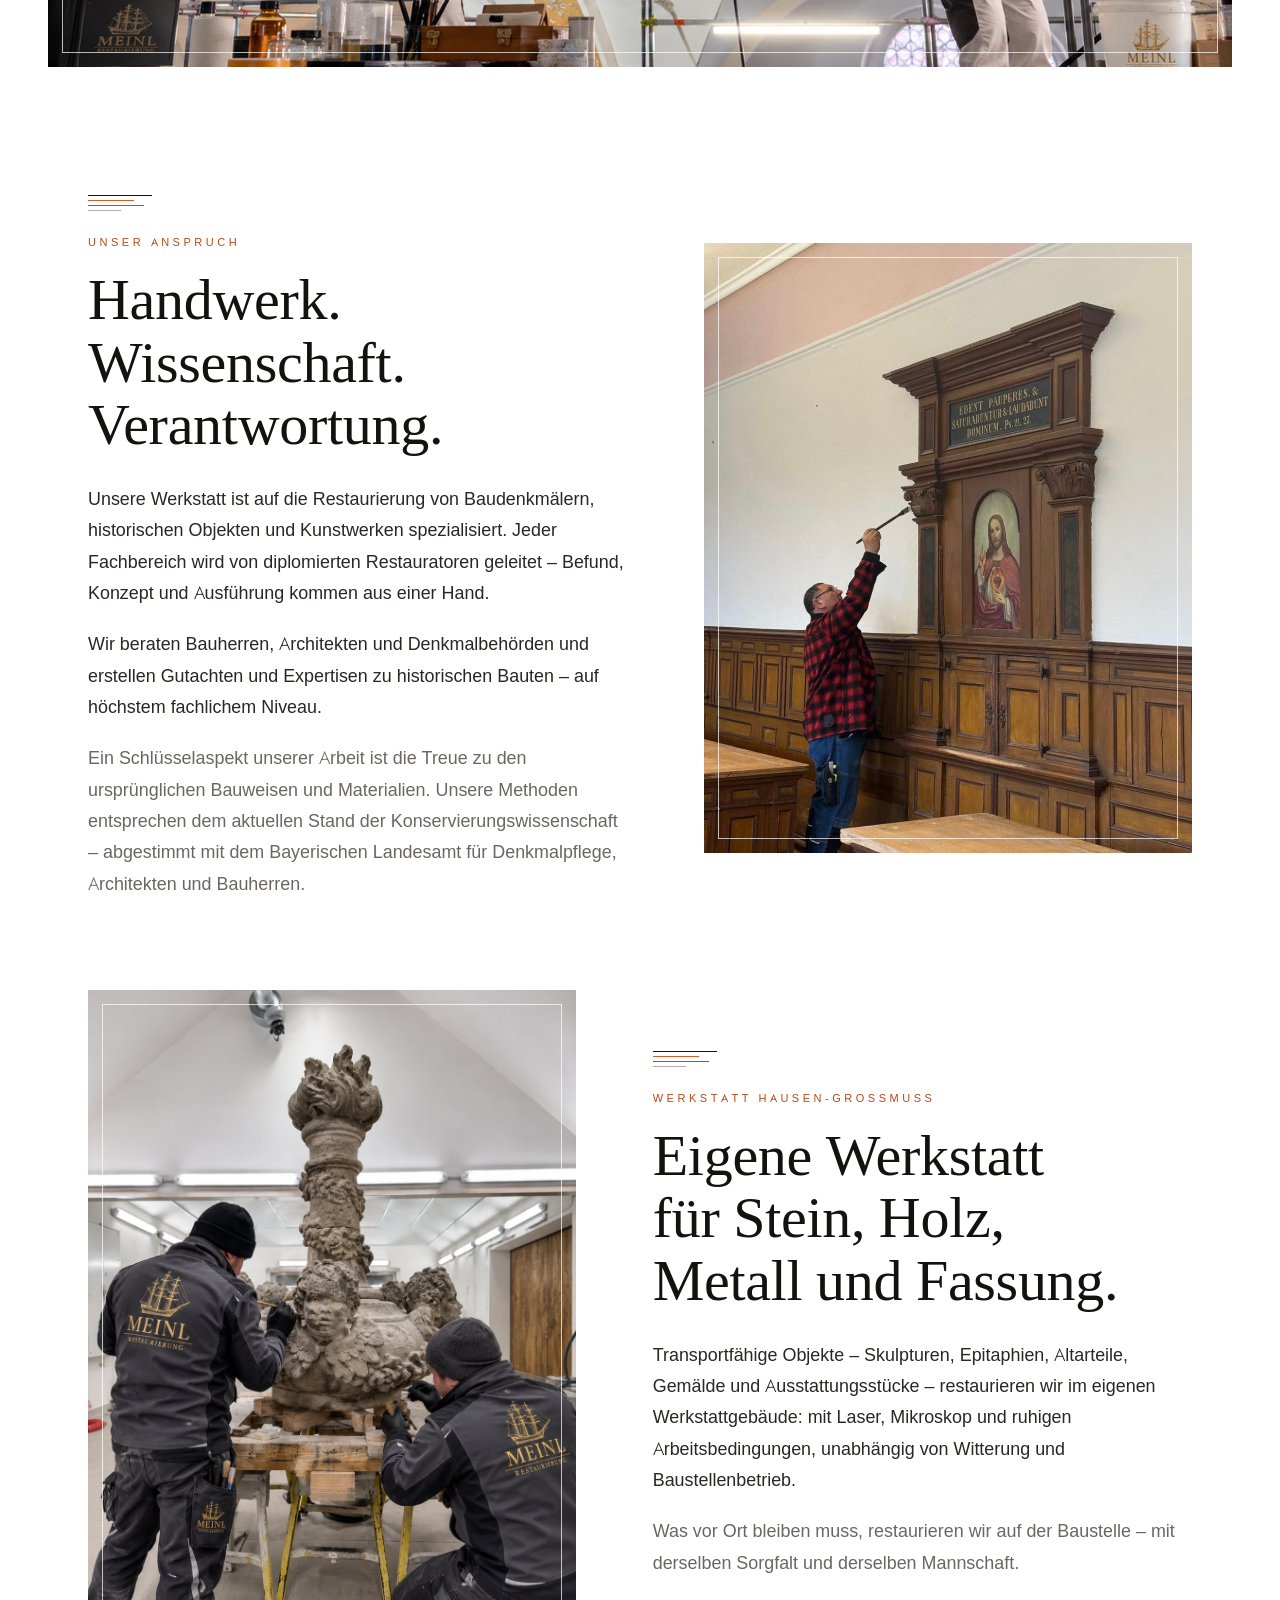
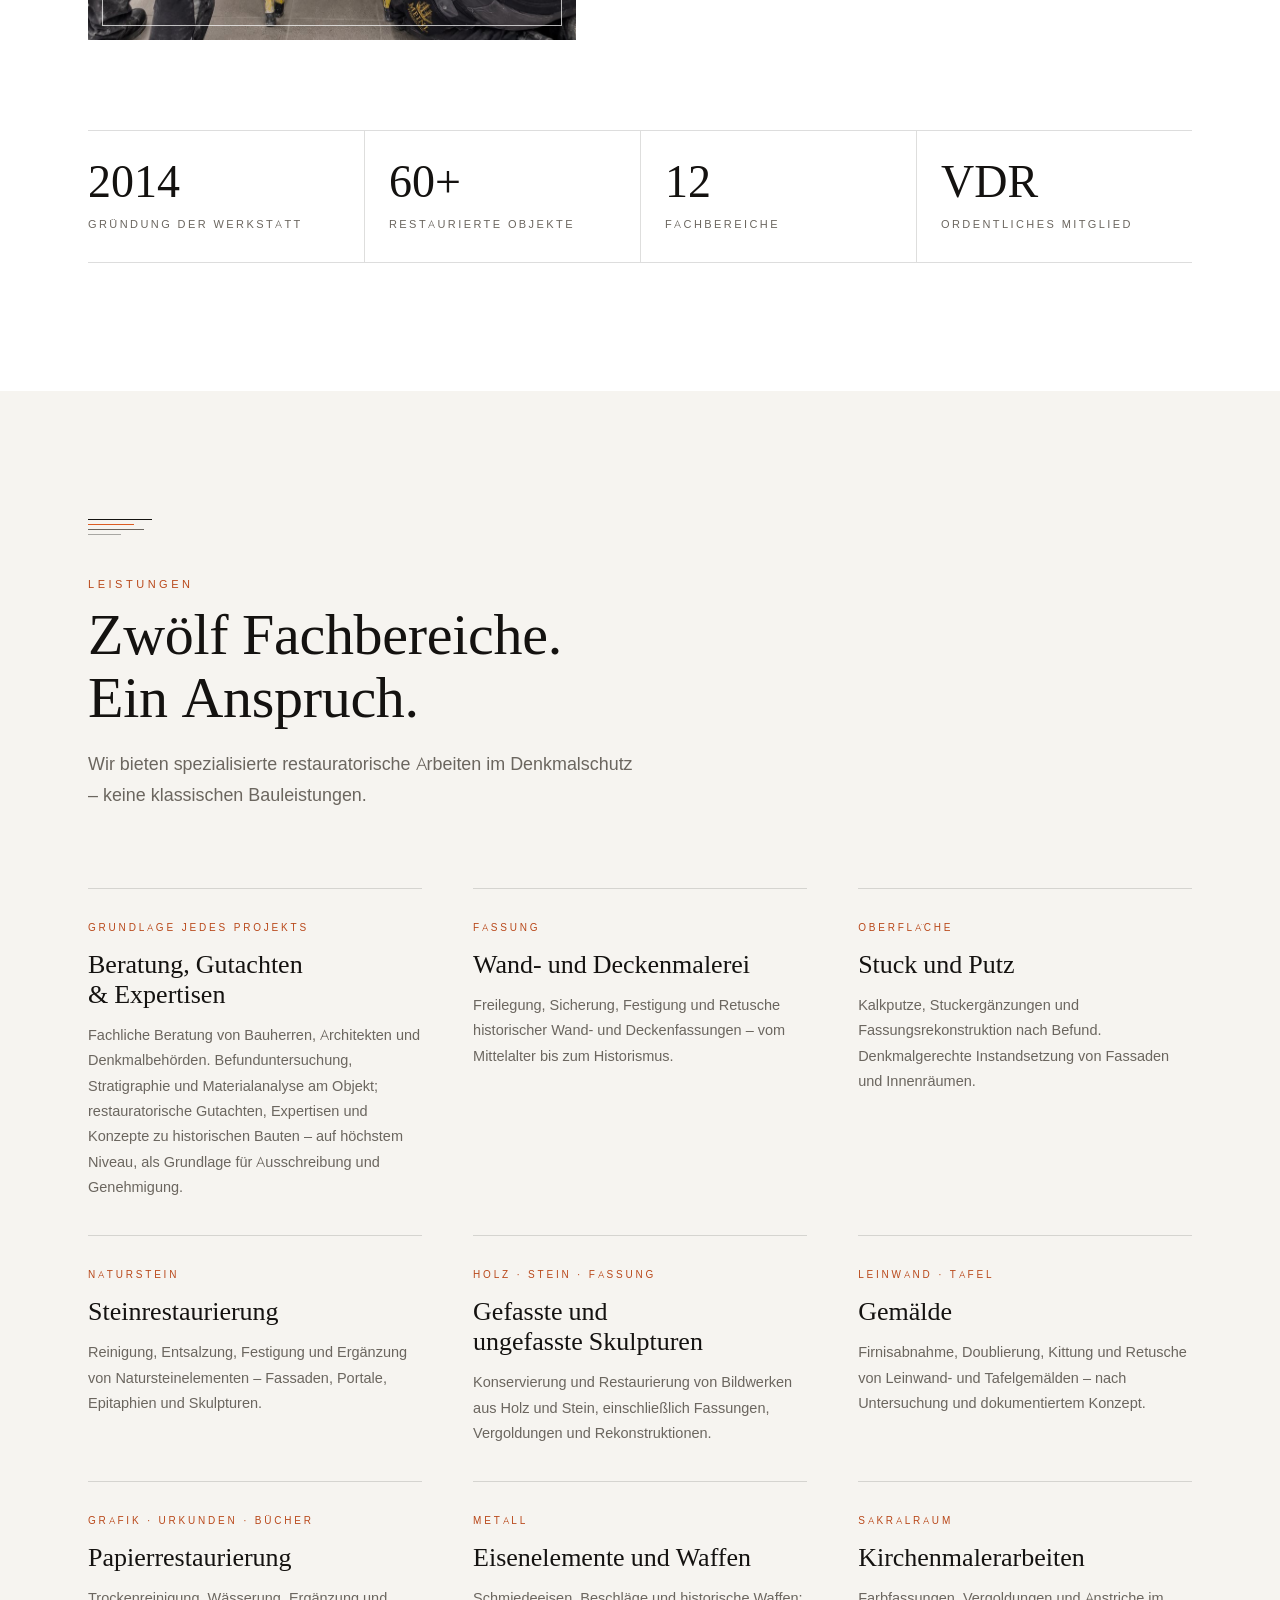
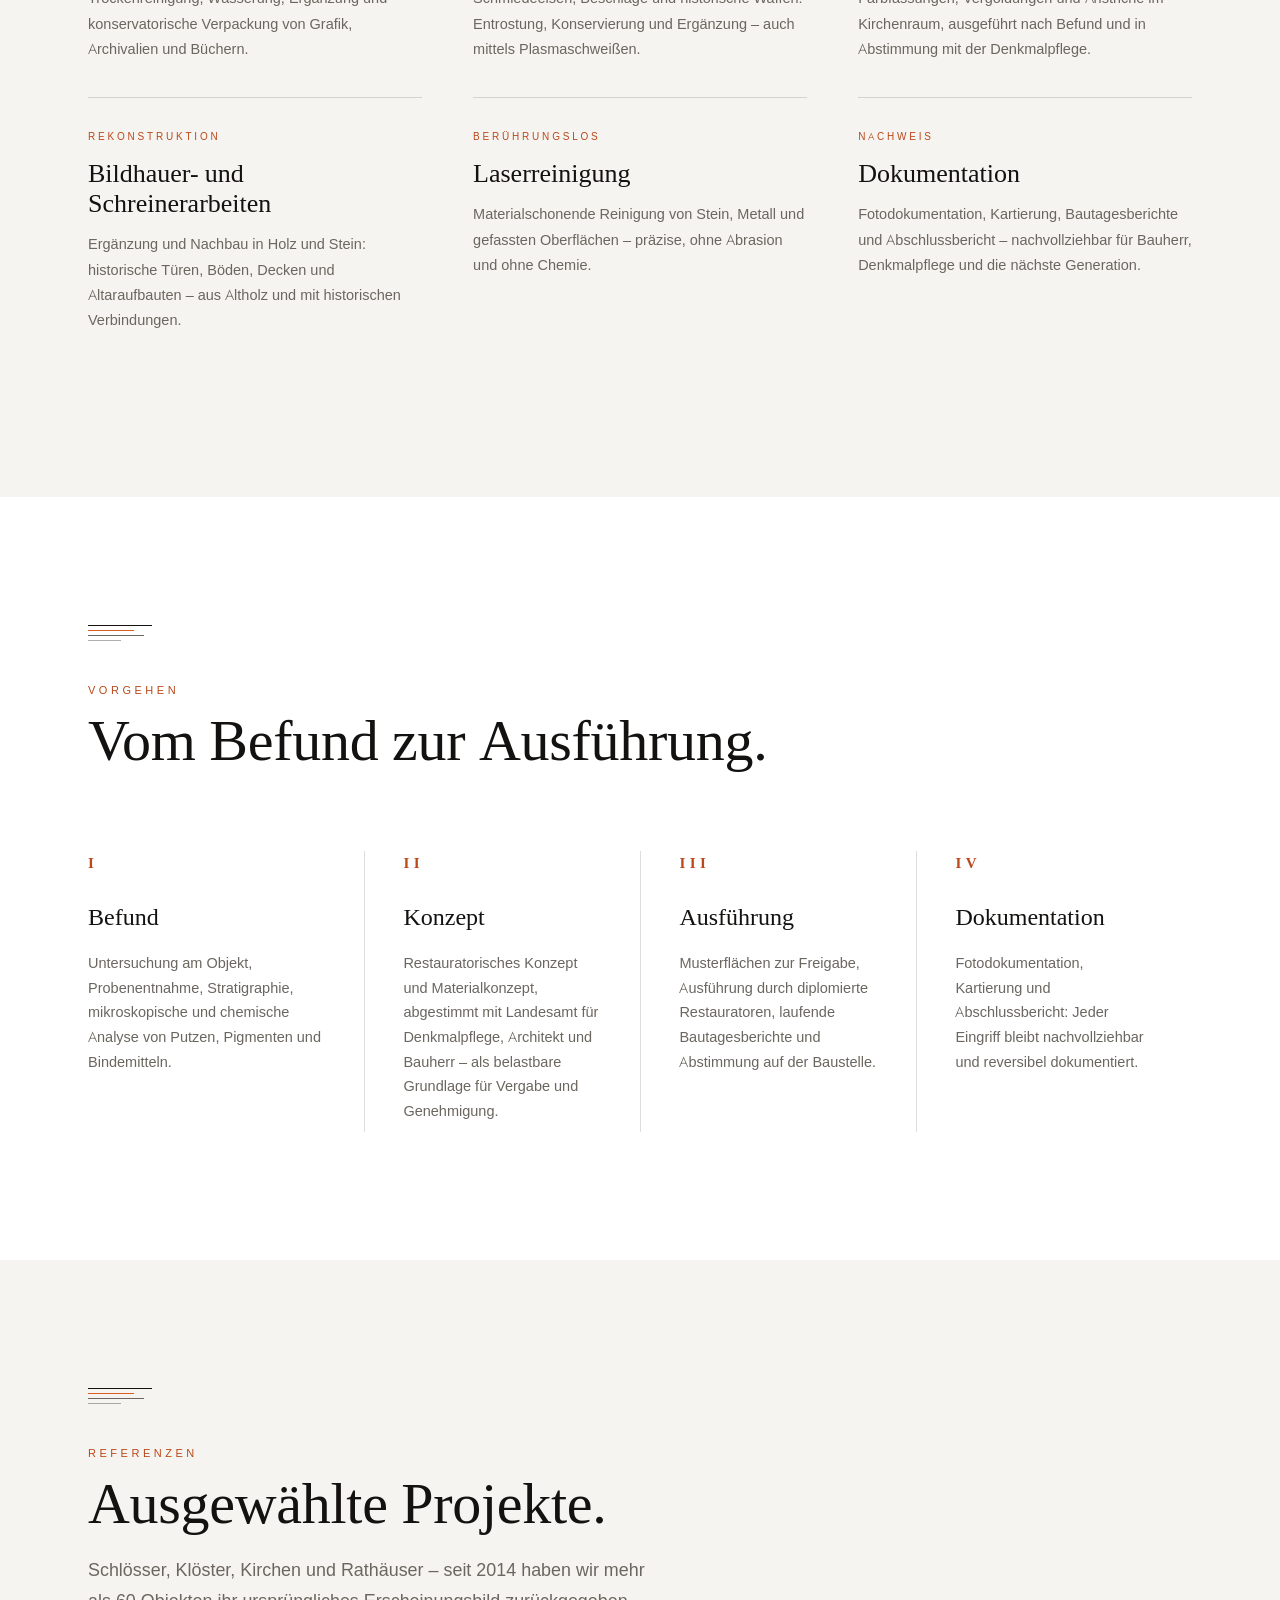
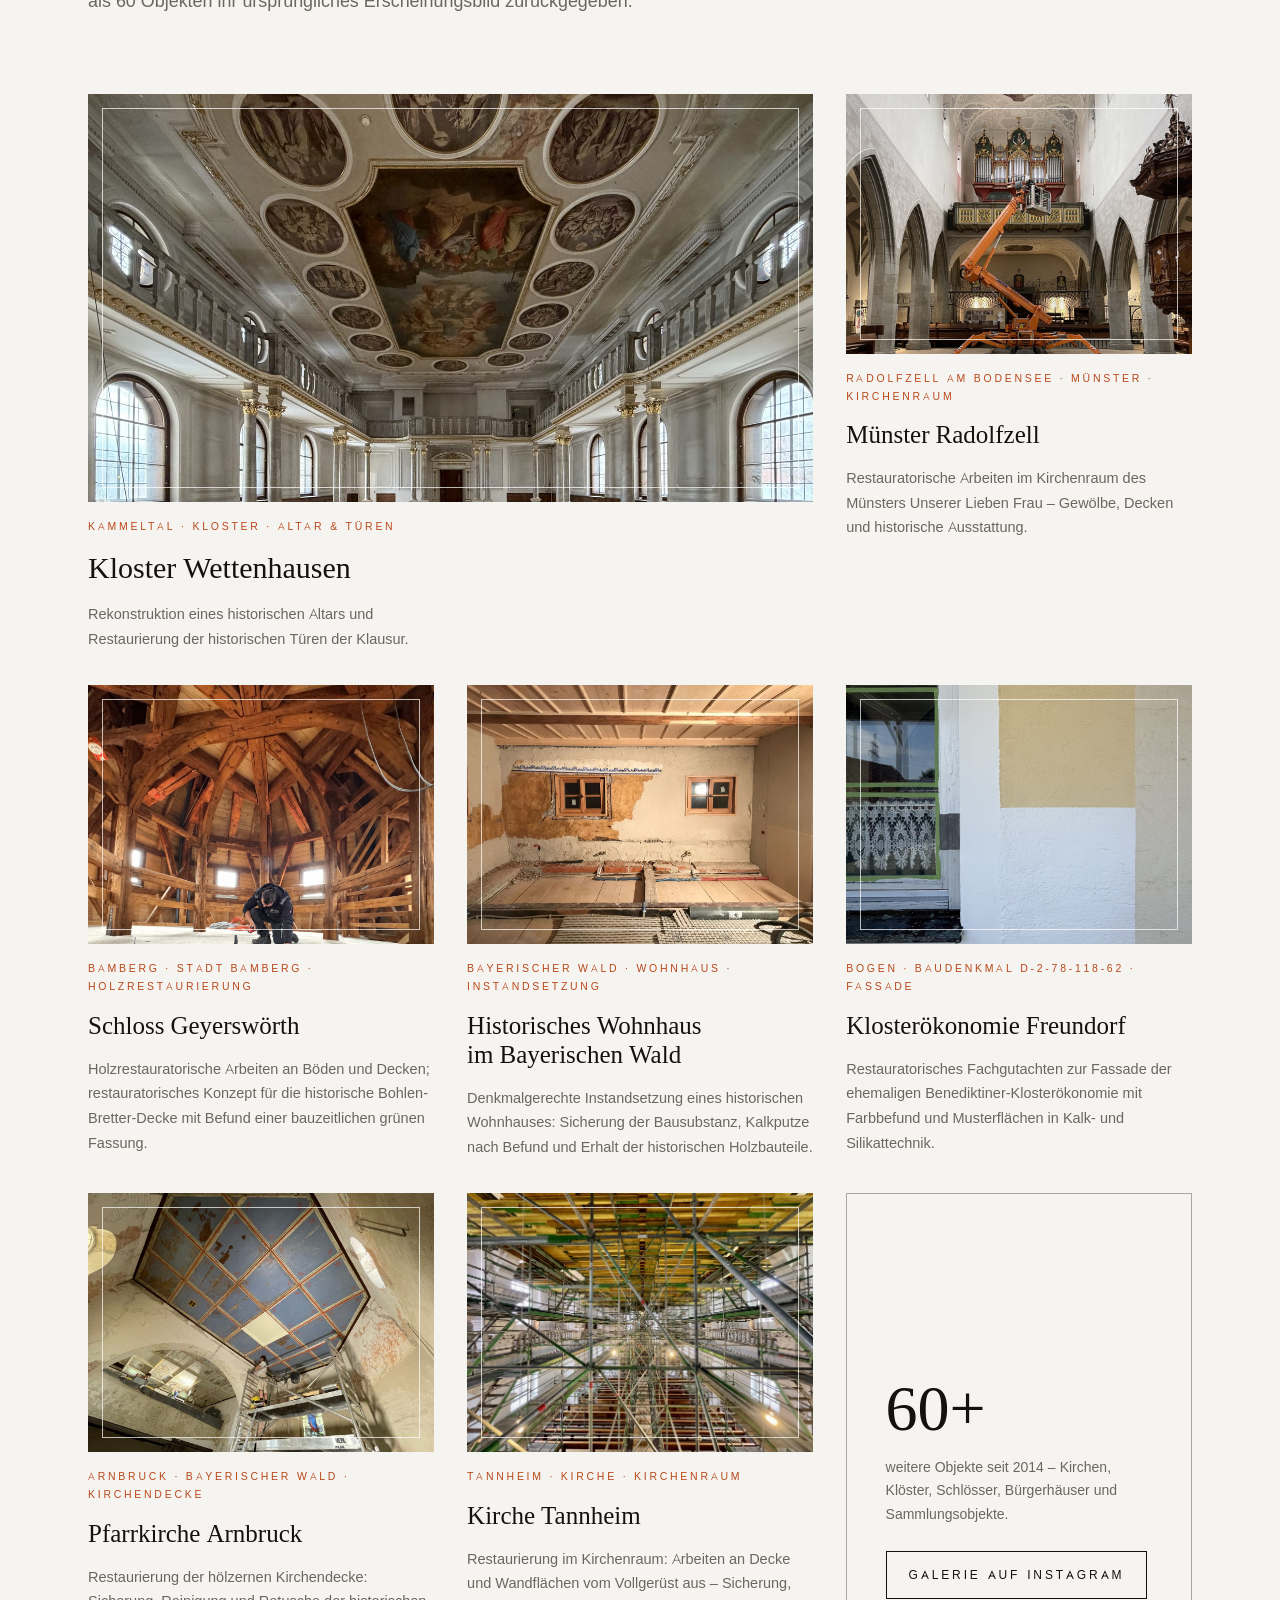
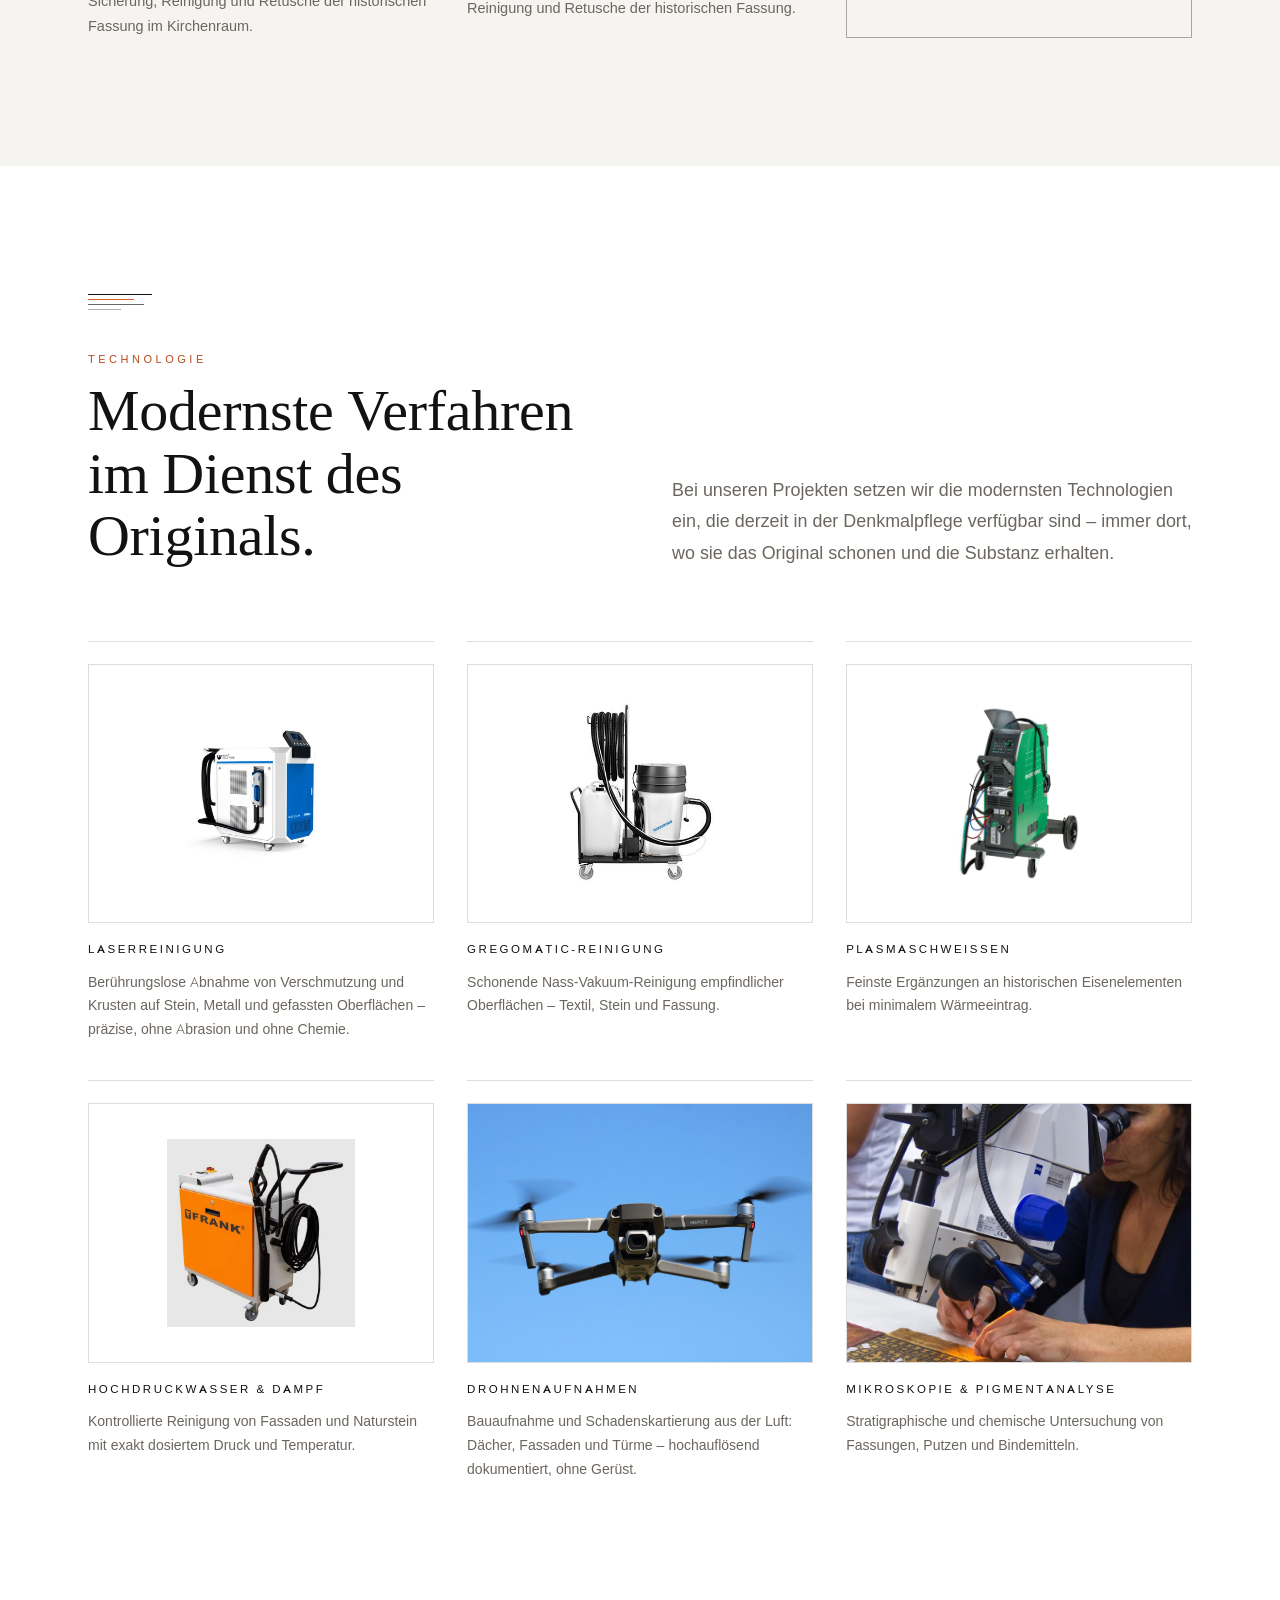
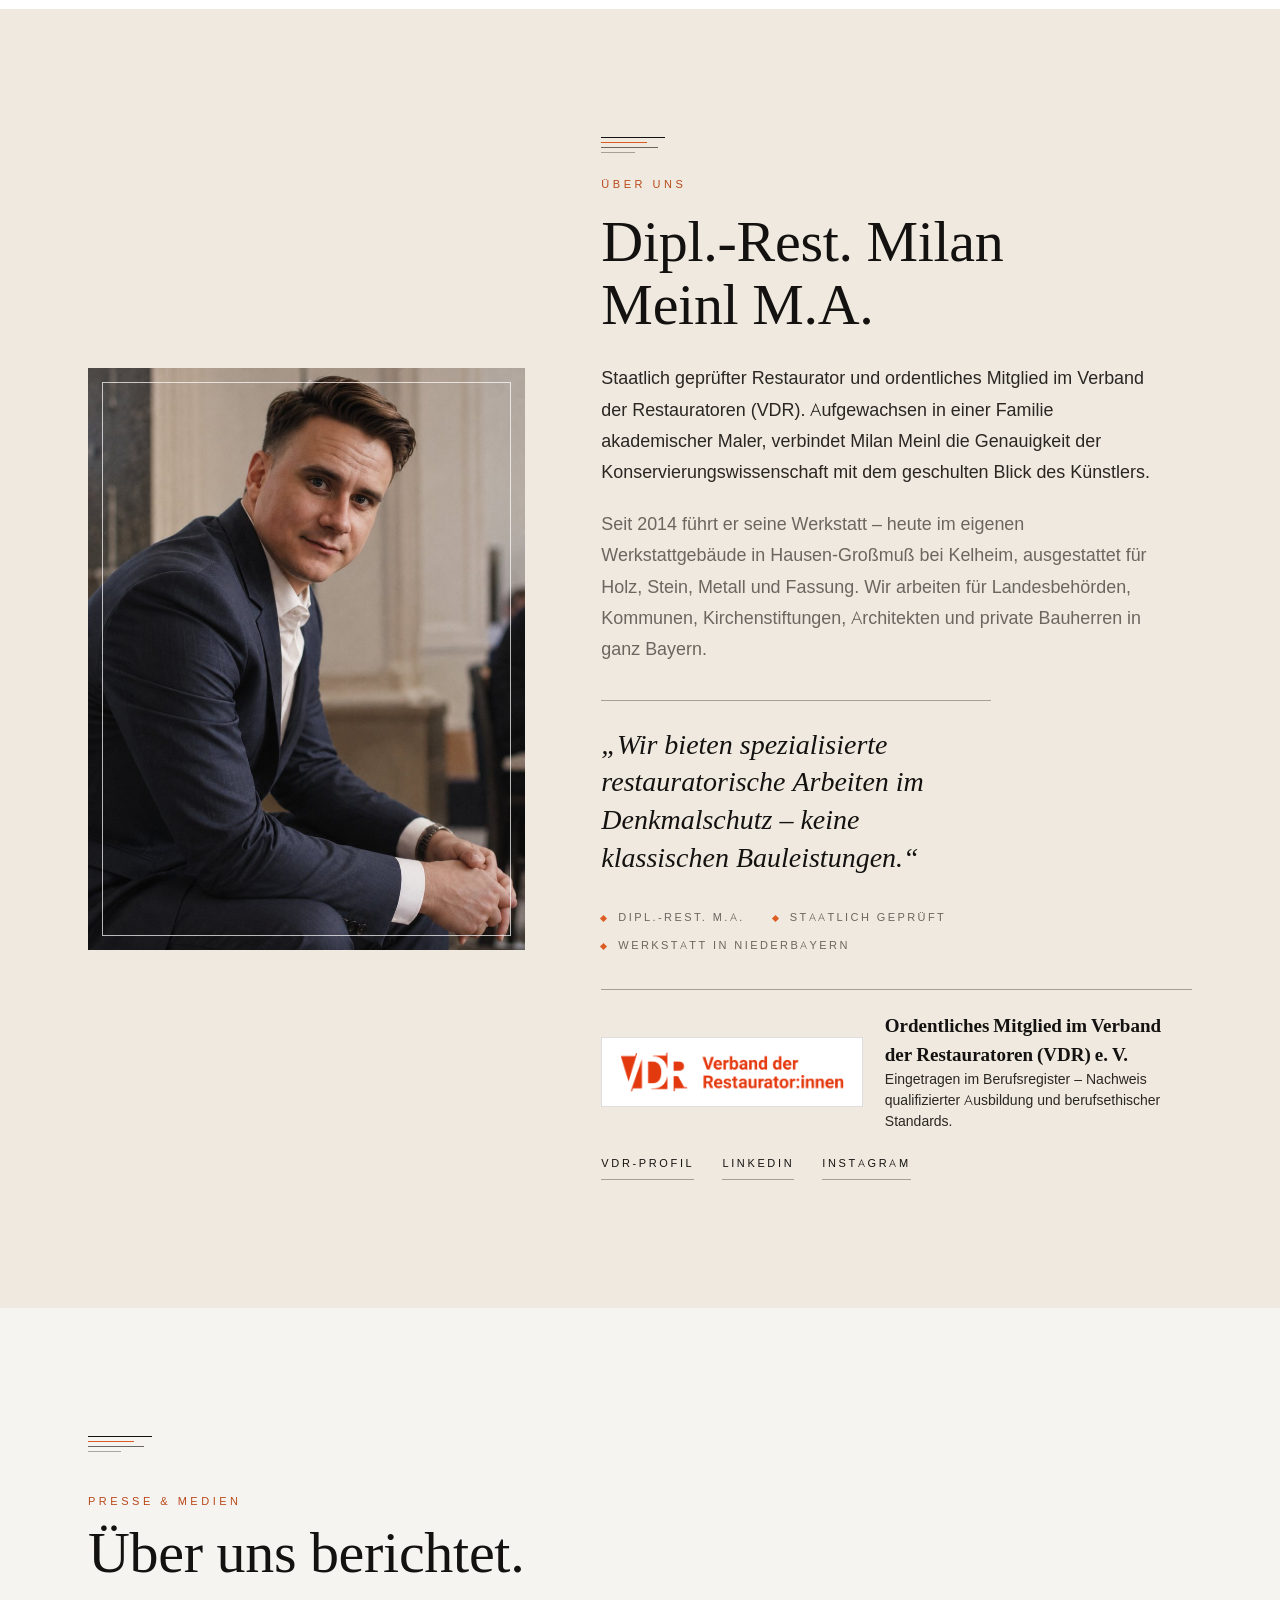
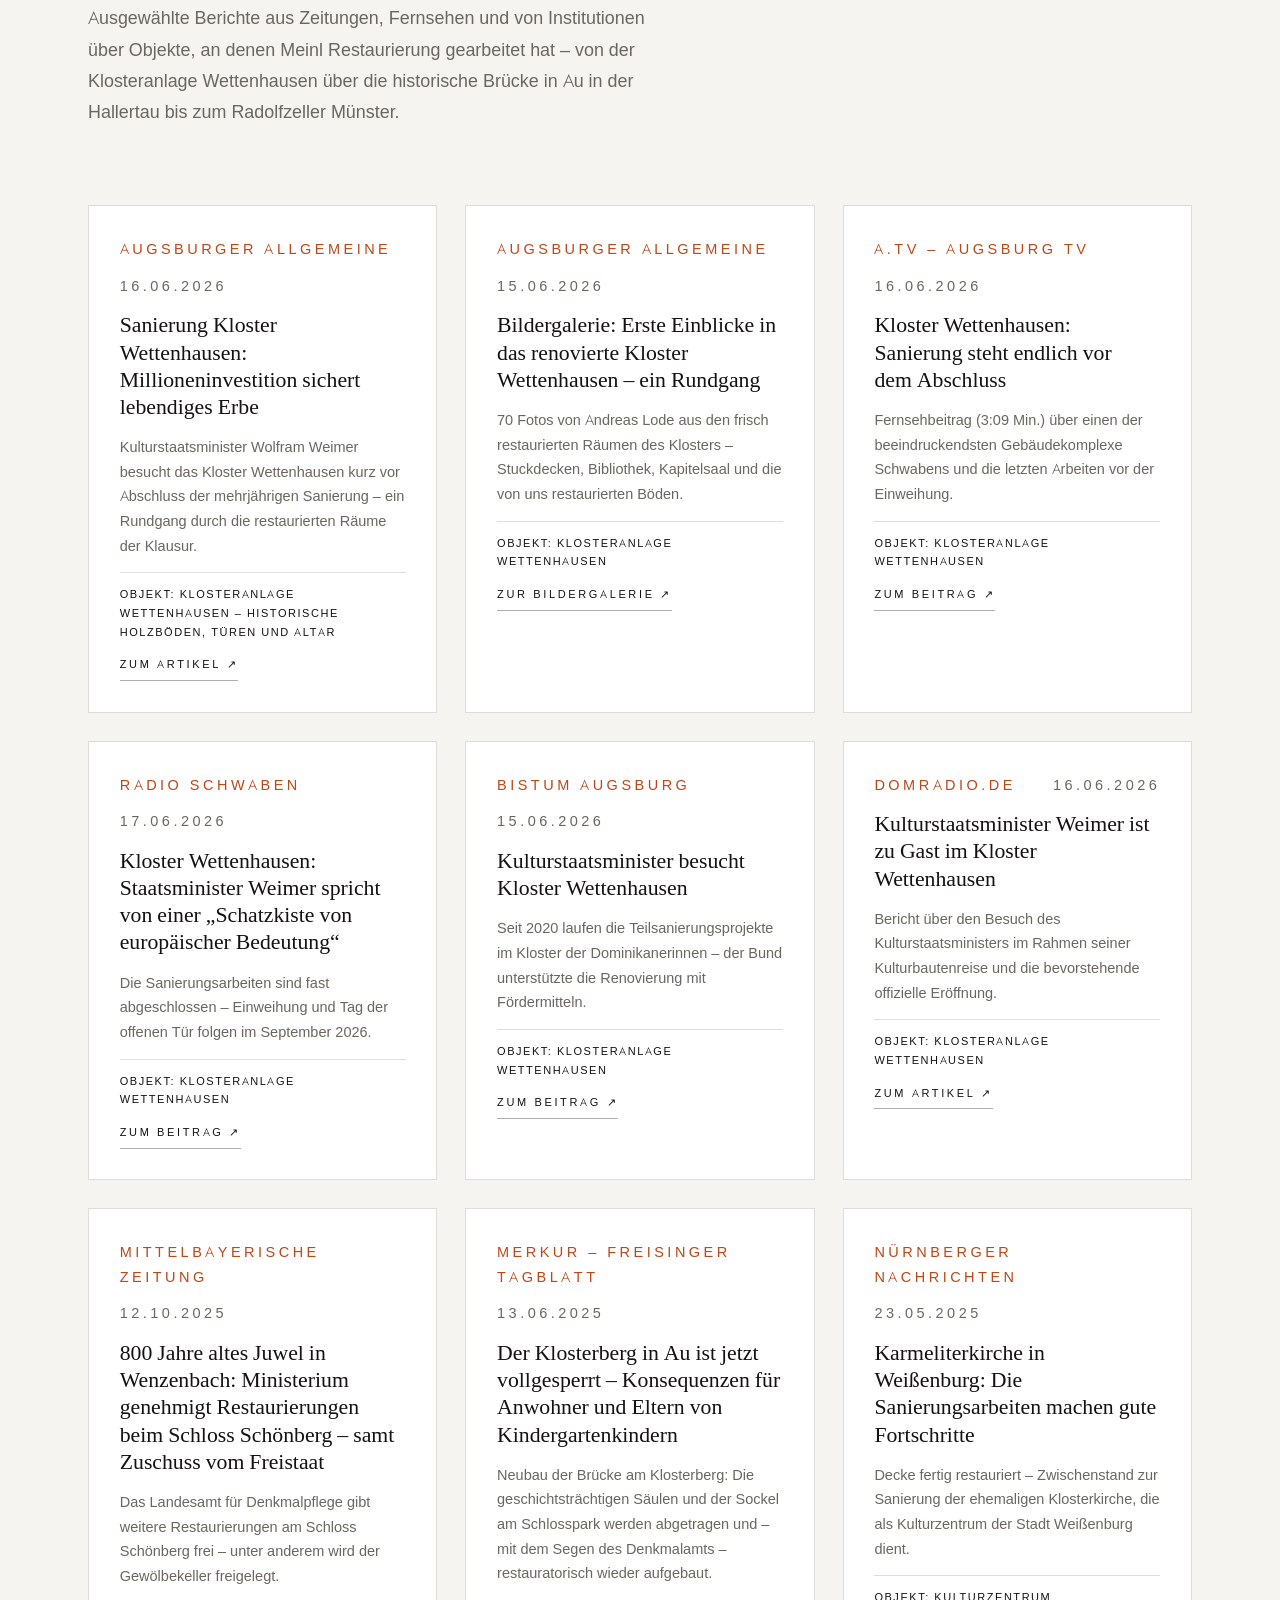
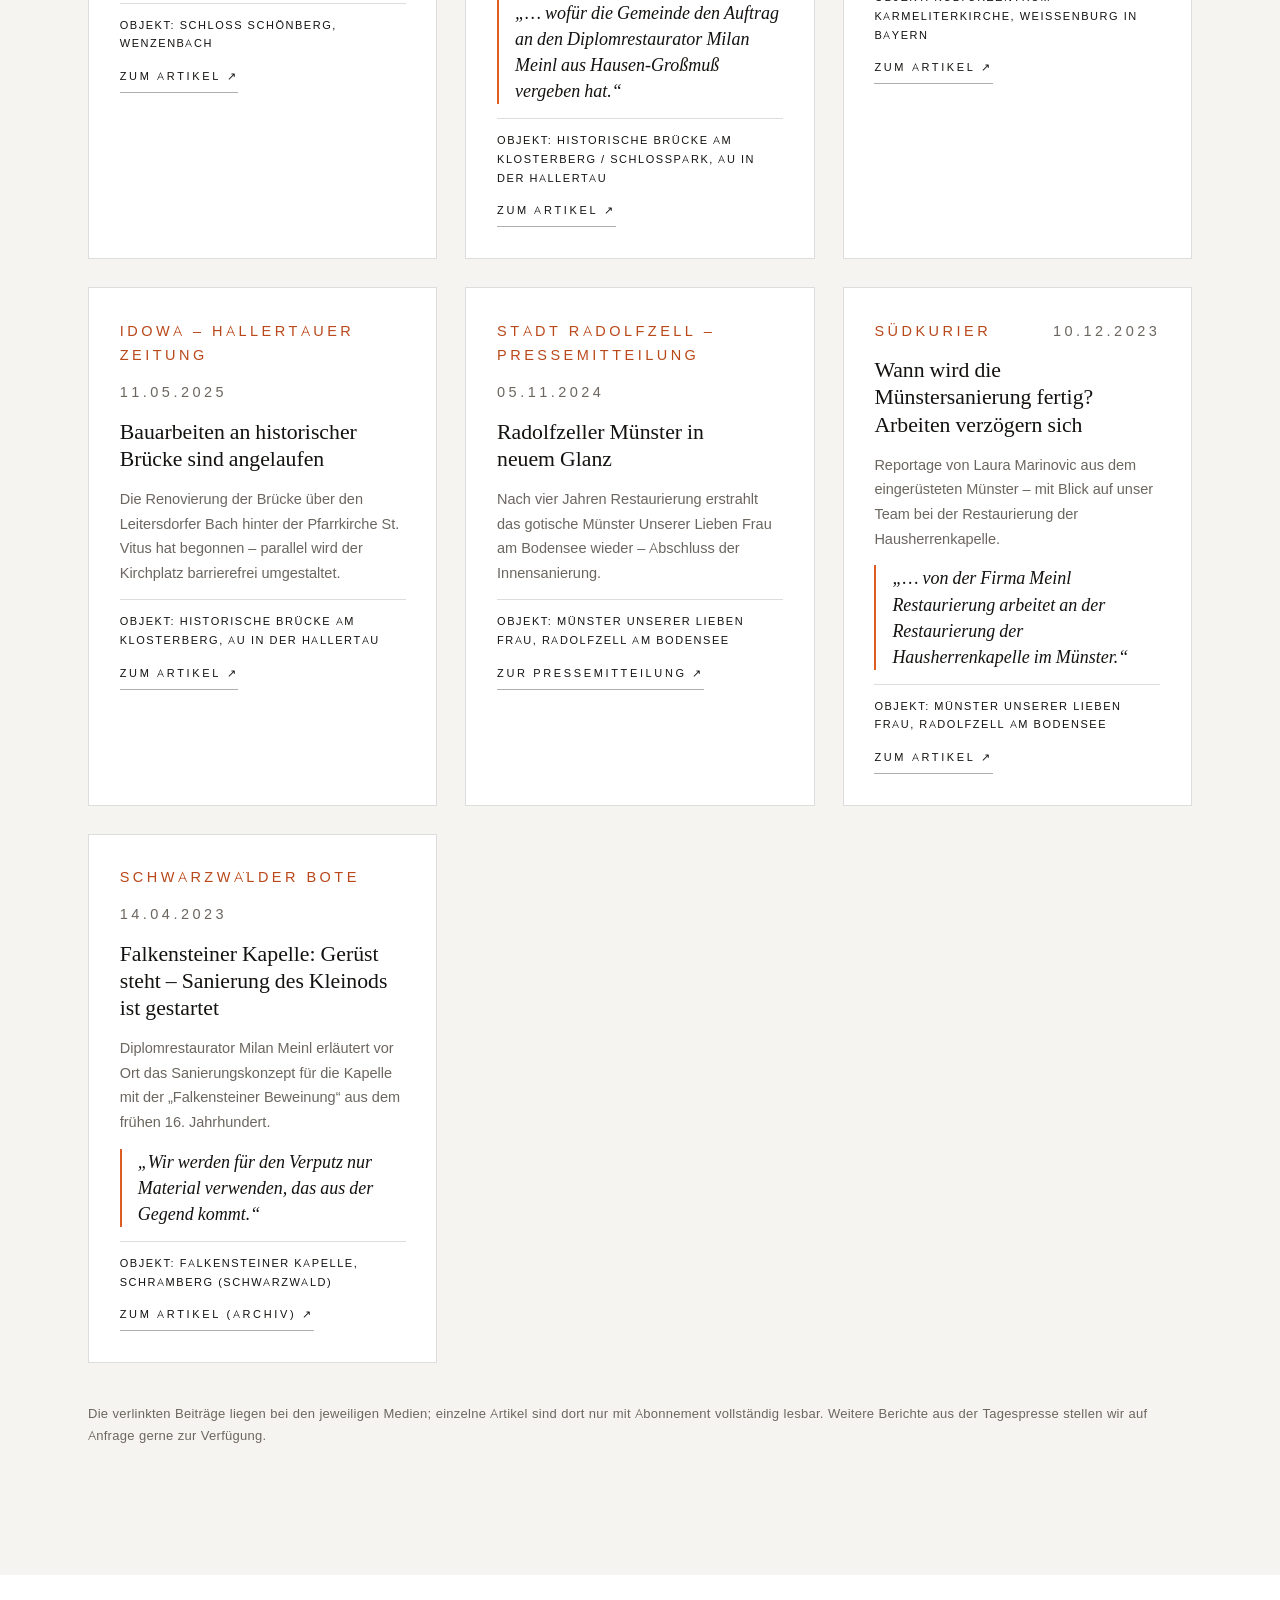
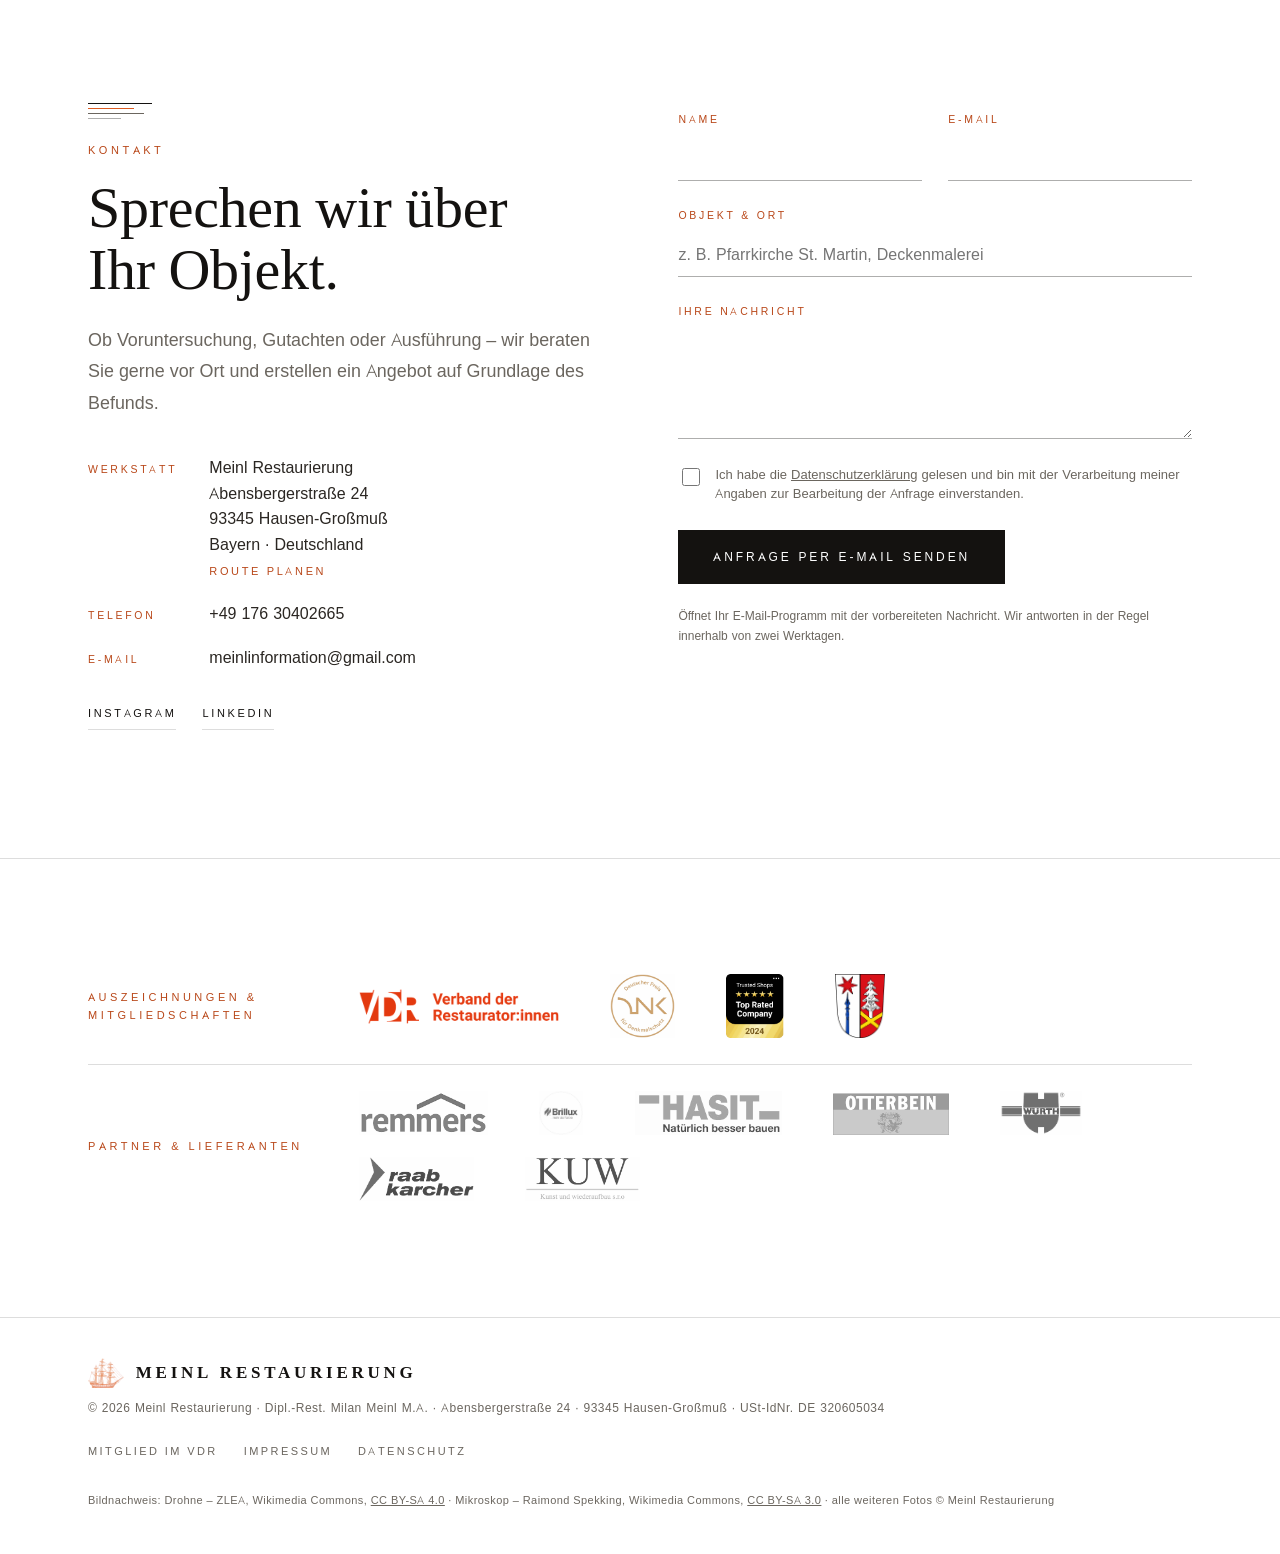
==== commit c77c245e: "Presse: Brücke am Klosterberg, Au in der Hallertau (Merkur 13.06.2025, idowa 11.05.2025)" ====
--- a/index.html
+++ b/index.html
@@ -356,7 +356,7 @@
       <div class="strata" aria-hidden="true"><i></i><i></i><i></i><i></i></div>
       <p class="kicker">Presse &amp; Medien</p>
       <h2 class="h2">Über uns berichtet.</h2>
-      <p class="lede muted">Ausgewählte Berichte aus Zeitungen, Fernsehen und von Institutionen über Objekte, an denen Meinl Restaurierung gearbeitet hat – von der Klosteranlage Wettenhausen bis zum Radolfzeller Münster.</p>
+      <p class="lede muted">Ausgewählte Berichte aus Zeitungen, Fernsehen und von Institutionen über Objekte, an denen Meinl Restaurierung gearbeitet hat – von der Klosteranlage Wettenhausen über die historische Brücke in Au in der Hallertau bis zum Radolfzeller Münster.</p>
     </div>
 
     <div class="press-grid">
@@ -418,11 +418,28 @@
       </article>
 
       <article class="press-card">
+        <p class="press-meta"><span class="medium">Merkur – Freisinger Tagblatt</span><time datetime="2025-06-13">13.06.2025</time></p>
+        <h3><a href="https://www.merkur.de/lokales/freising/au-hallertau-ort114700/der-klosterberg-in-au-ist-jetzt-vollgesperrt-konsequenzen-fuer-anwohner-und-eltern-von-kindergartenkindern-93781961.html" target="_blank" rel="noopener">Der Klosterberg in Au ist jetzt vollgesperrt – Konsequenzen für Anwohner und Eltern von Kindergartenkindern</a></h3>
+        <p>Neubau der Brücke am Klosterberg: Die geschichtsträchtigen Säulen und der Sockel am Schlosspark werden abgetragen und – mit dem Segen des Denkmalamts – restauratorisch wieder aufgebaut.</p>
+        <blockquote>„… wofür die Gemeinde den Auftrag an den Diplomrestaurator Milan Meinl aus Hausen-Großmuß vergeben hat.“</blockquote>
+        <p class="press-project">Objekt: Historische Brücke am Klosterberg / Schlosspark, Au in der Hallertau</p>
+        <a class="press-link" href="https://www.merkur.de/lokales/freising/au-hallertau-ort114700/der-klosterberg-in-au-ist-jetzt-vollgesperrt-konsequenzen-fuer-anwohner-und-eltern-von-kindergartenkindern-93781961.html" target="_blank" rel="noopener">Zum Artikel</a>
+      </article>
+
+      <article class="press-card">
         <p class="press-meta"><span class="medium">Nürnberger Nachrichten</span><time datetime="2025-05-23">23.05.2025</time></p>
         <h3><a href="https://www.nn.de/region/weissenburg/karmeliterkirche-in-weissenburg-die-sanierungsarbeiten-machen-gute-fortschritte-1.14697743" target="_blank" rel="noopener">Karmeliterkirche in Weißenburg: Die Sanierungsarbeiten machen gute Fortschritte</a></h3>
         <p>Decke fertig restauriert – Zwischenstand zur Sanierung der ehemaligen Klosterkirche, die als Kulturzentrum der Stadt Weißenburg dient.</p>
         <p class="press-project">Objekt: Kulturzentrum Karmeliterkirche, Weißenburg in Bayern</p>
         <a class="press-link" href="https://www.nn.de/region/weissenburg/karmeliterkirche-in-weissenburg-die-sanierungsarbeiten-machen-gute-fortschritte-1.14697743" target="_blank" rel="noopener">Zum Artikel</a>
+      </article>
+
+      <article class="press-card">
+        <p class="press-meta"><span class="medium">idowa – Hallertauer Zeitung</span><time datetime="2025-05-11">11.05.2025</time></p>
+        <h3><a href="https://www.idowa.de/regionen/mainburg/bauarbeiten-an-historischer-bruecke-sind-angelaufen-art-336453" target="_blank" rel="noopener">Bauarbeiten an historischer Brücke sind angelaufen</a></h3>
+        <p>Die Renovierung der Brücke über den Leitersdorfer Bach hinter der Pfarrkirche St. Vitus hat begonnen – parallel wird der Kirchplatz barrierefrei umgestaltet.</p>
+        <p class="press-project">Objekt: Historische Brücke am Klosterberg, Au in der Hallertau</p>
+        <a class="press-link" href="https://www.idowa.de/regionen/mainburg/bauarbeiten-an-historischer-bruecke-sind-angelaufen-art-336453" target="_blank" rel="noopener">Zum Artikel</a>
       </article>
 
       <article class="press-card">
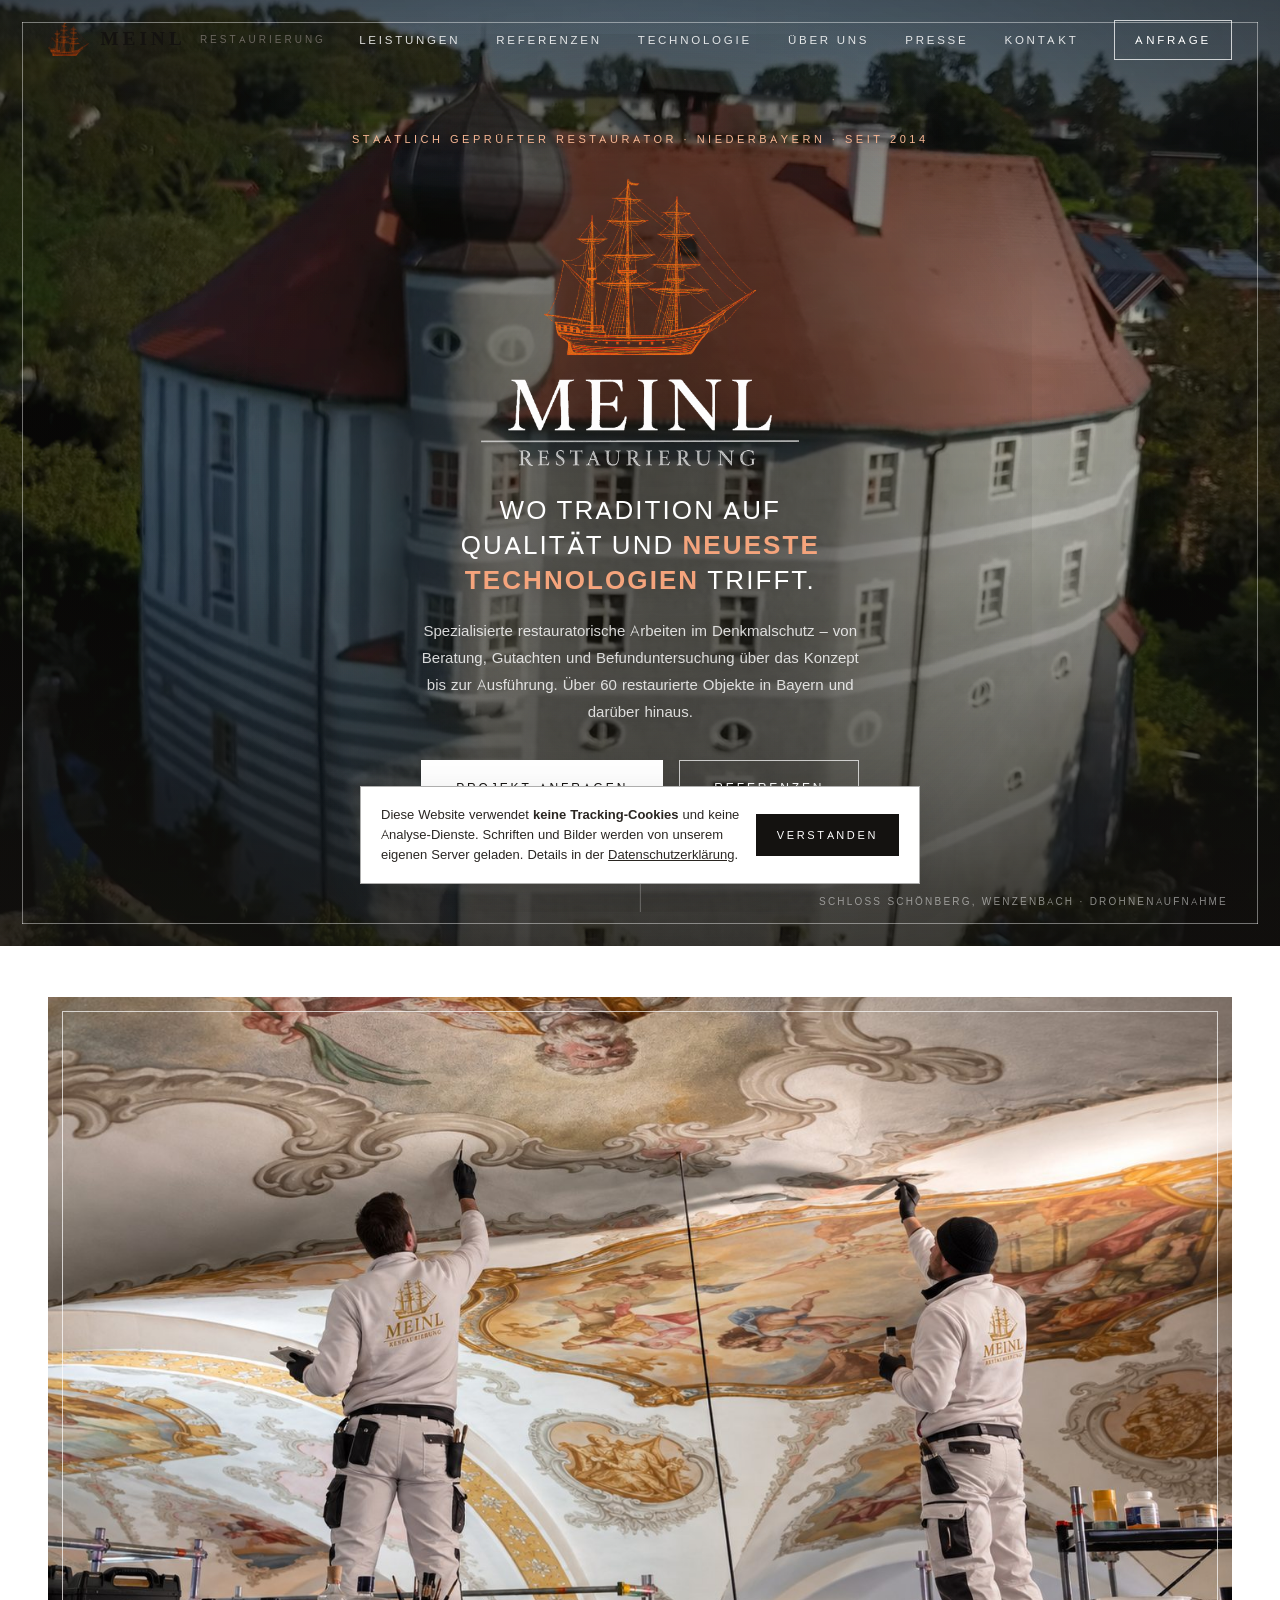
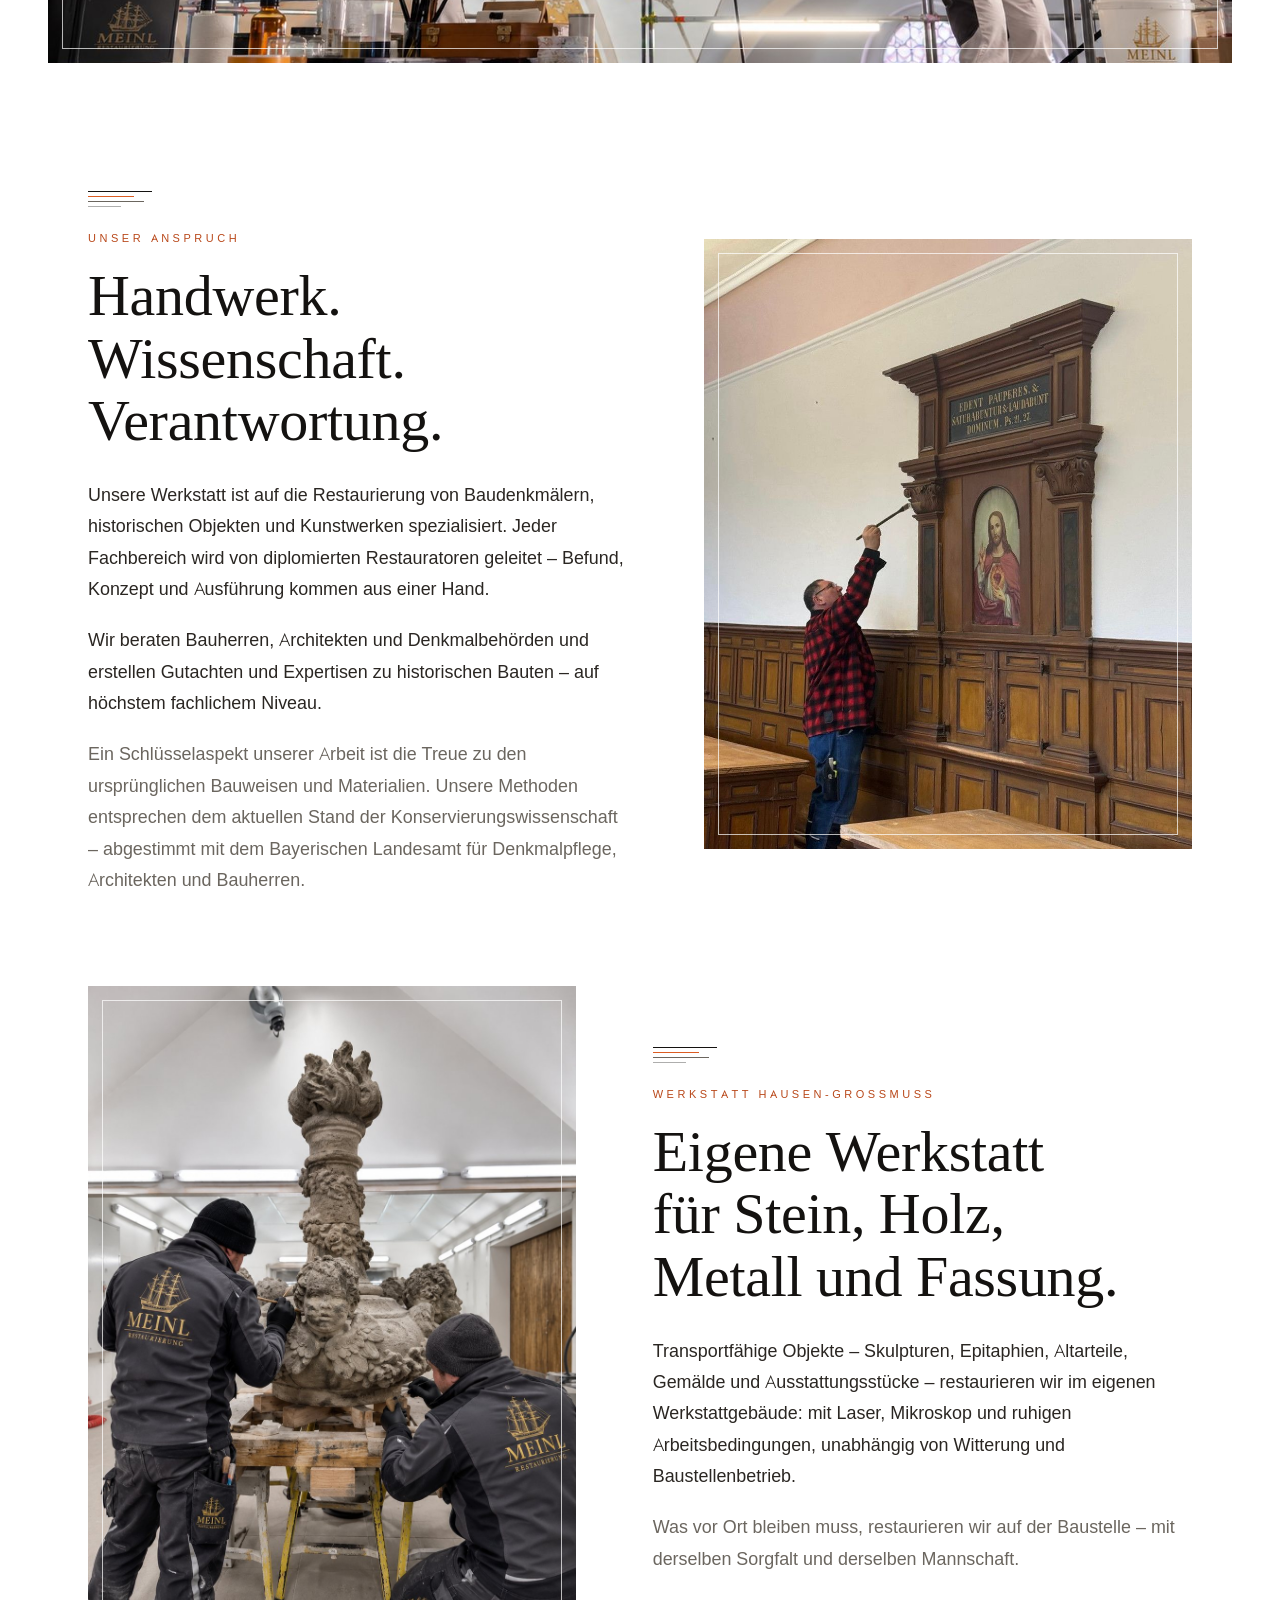
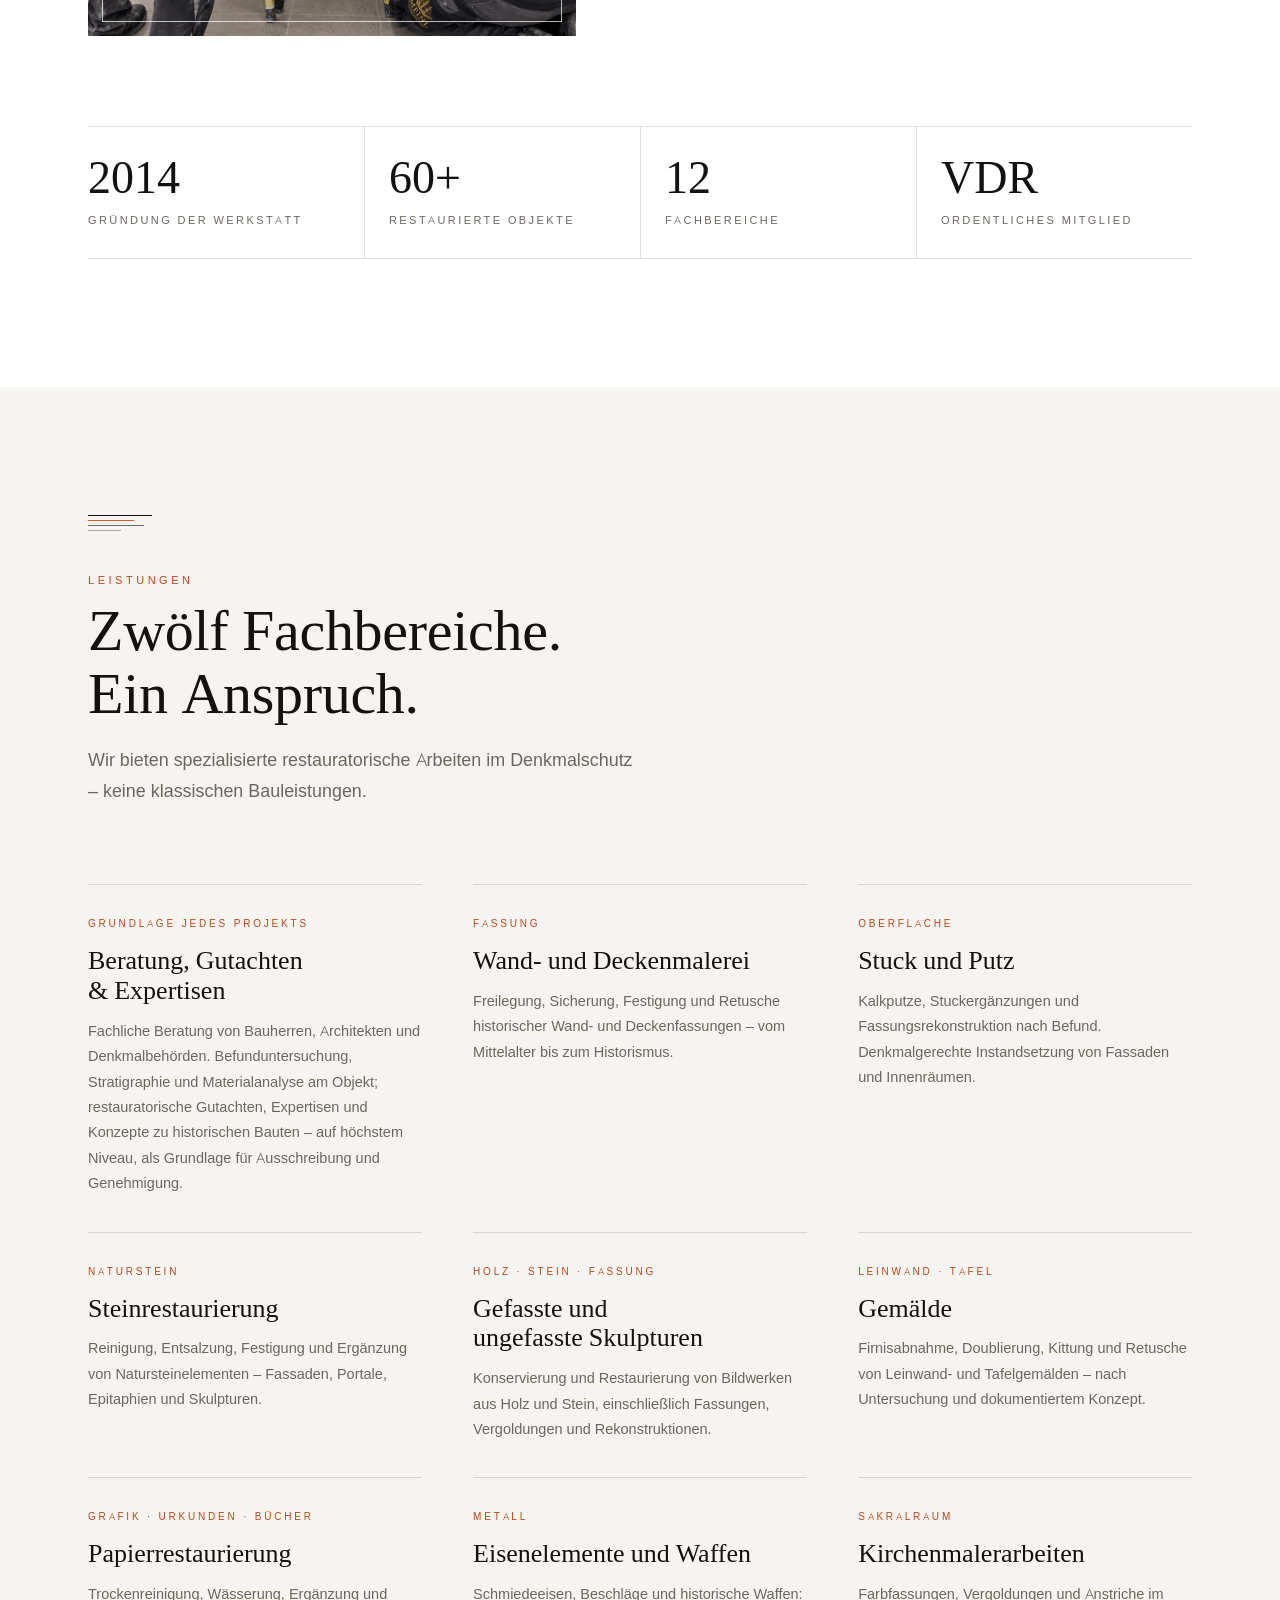
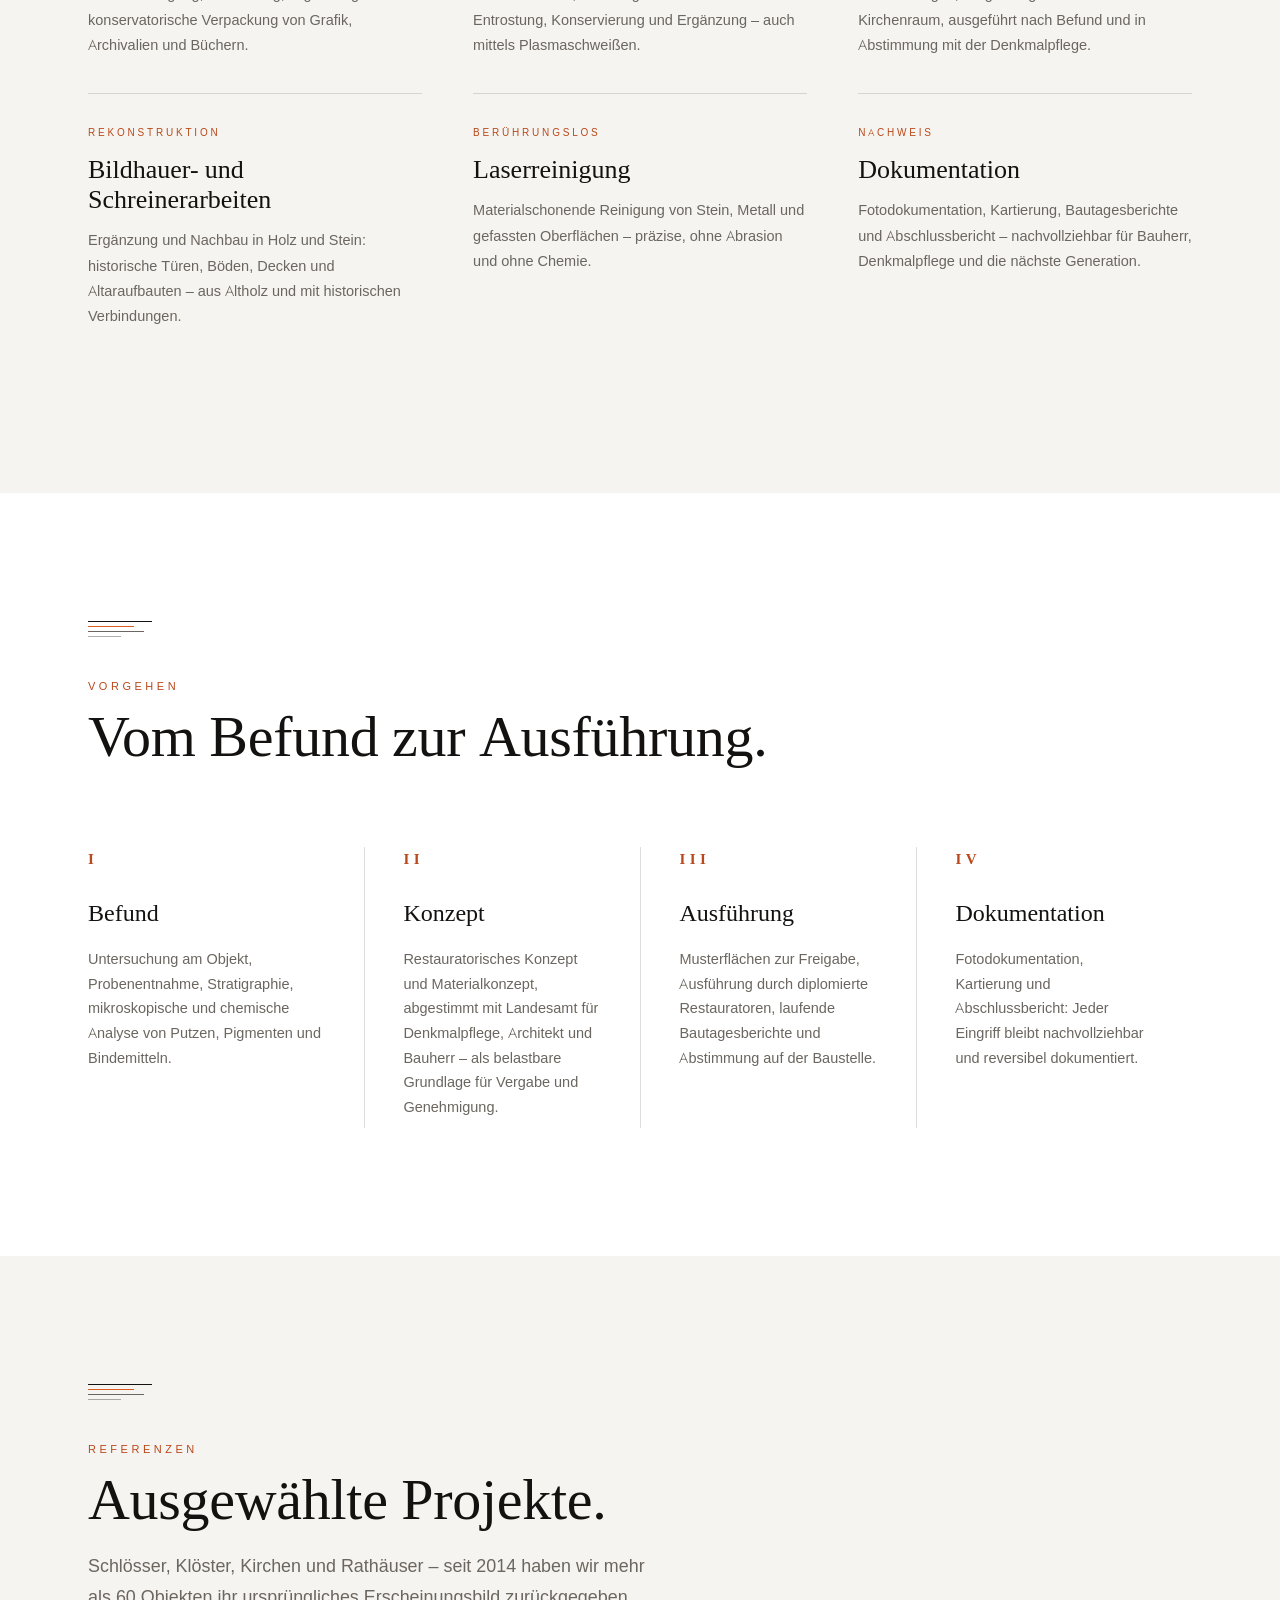
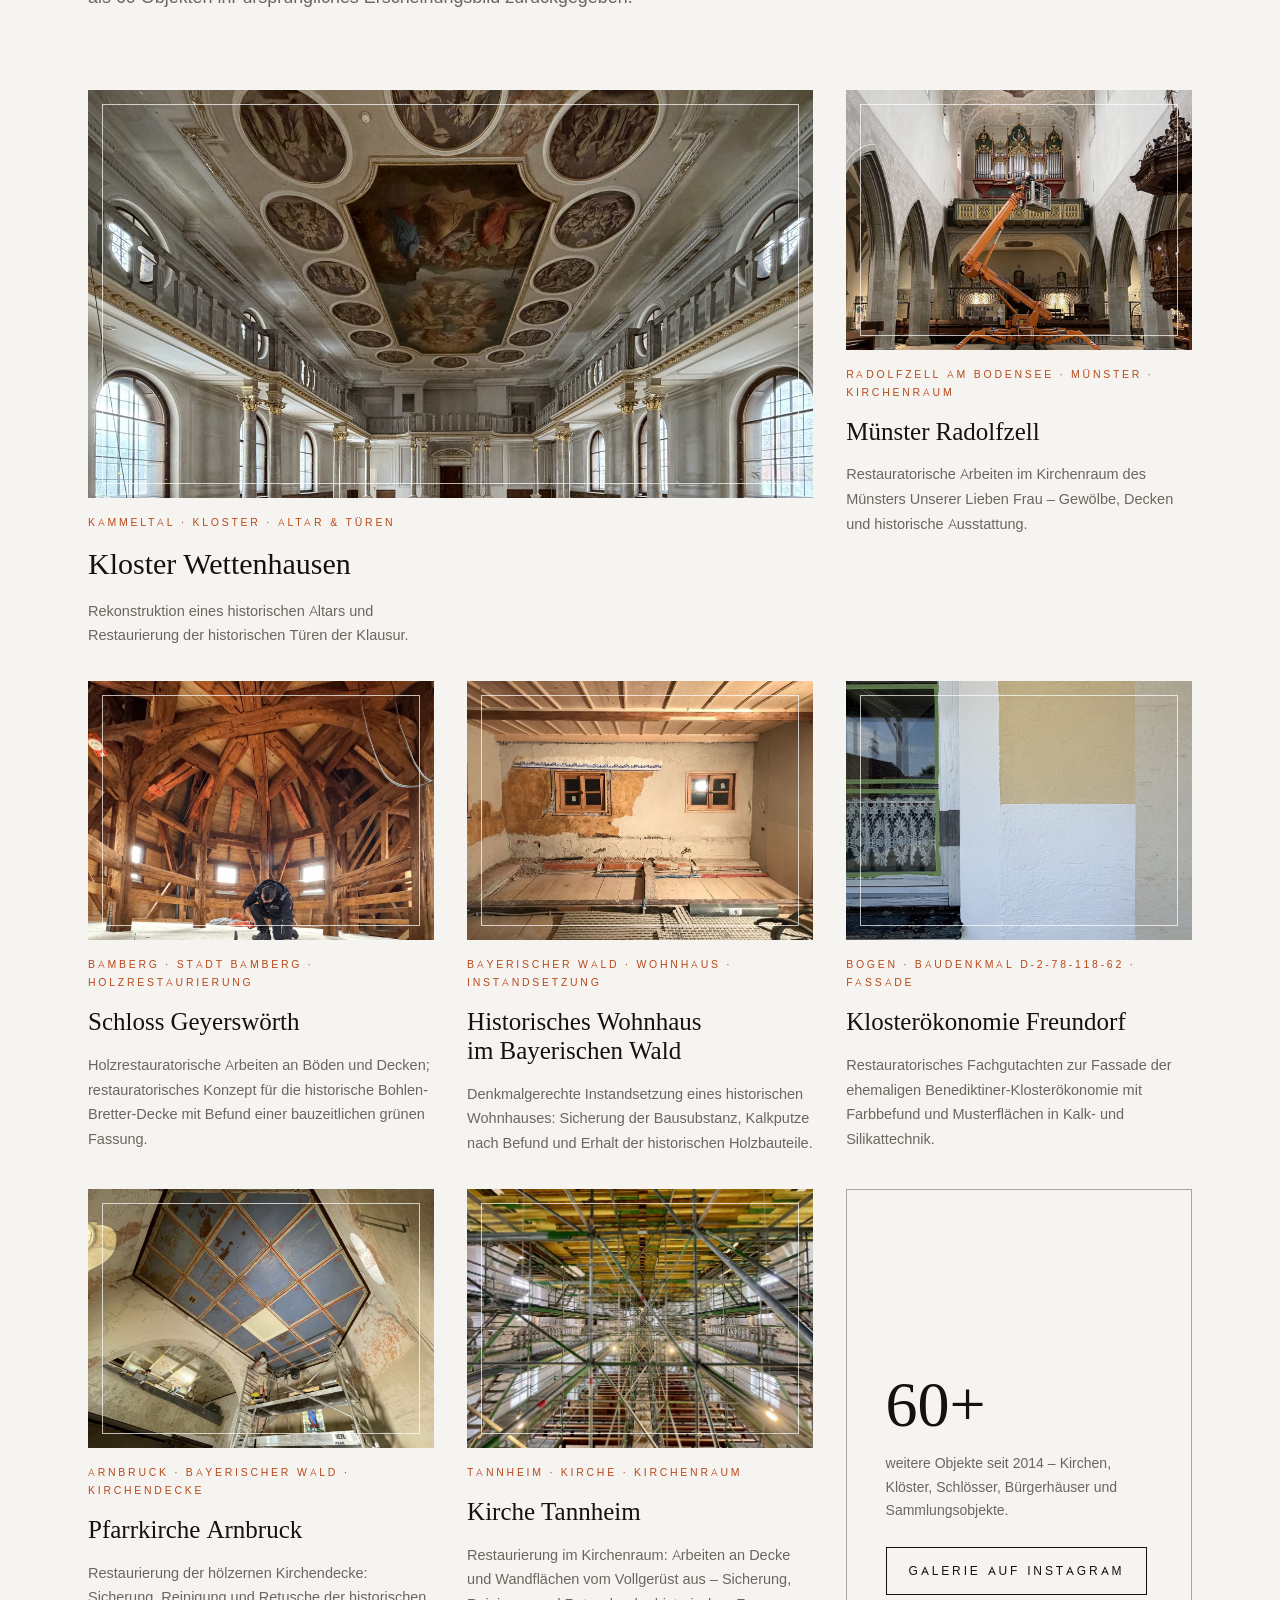
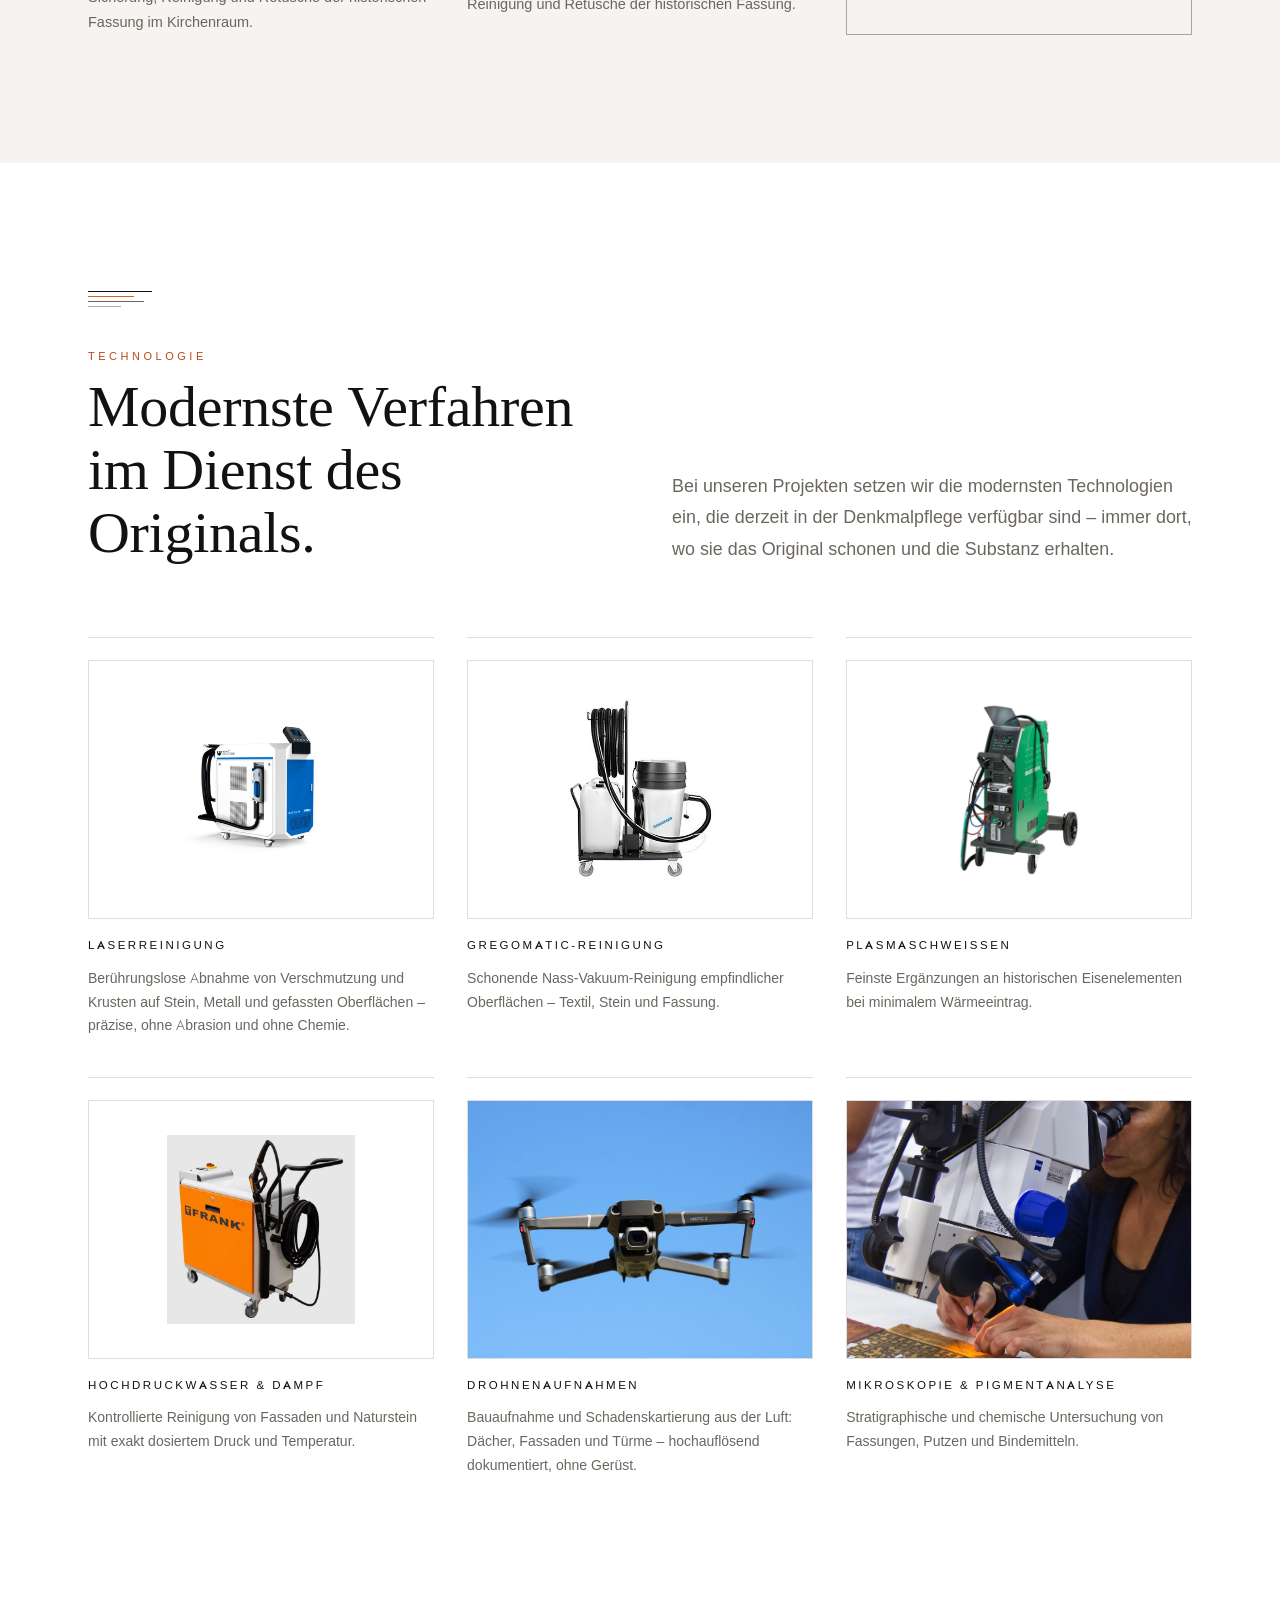
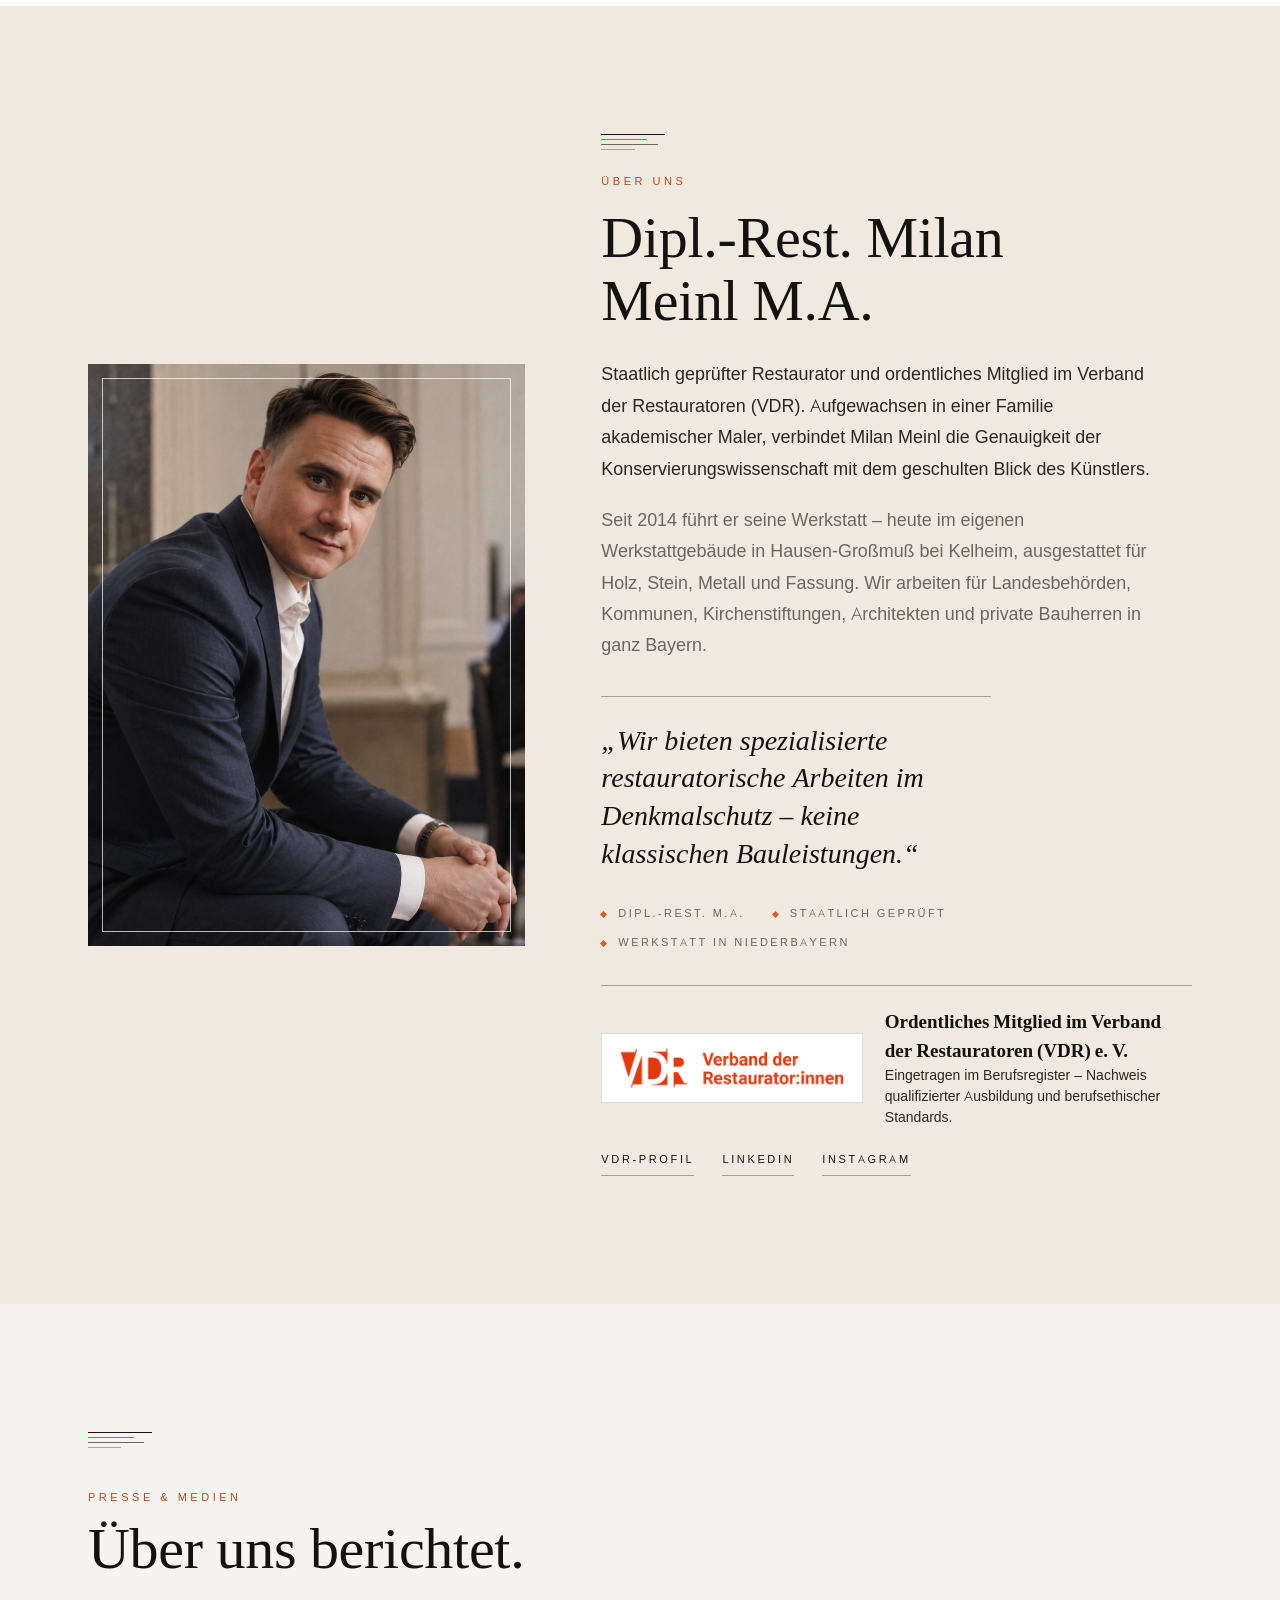
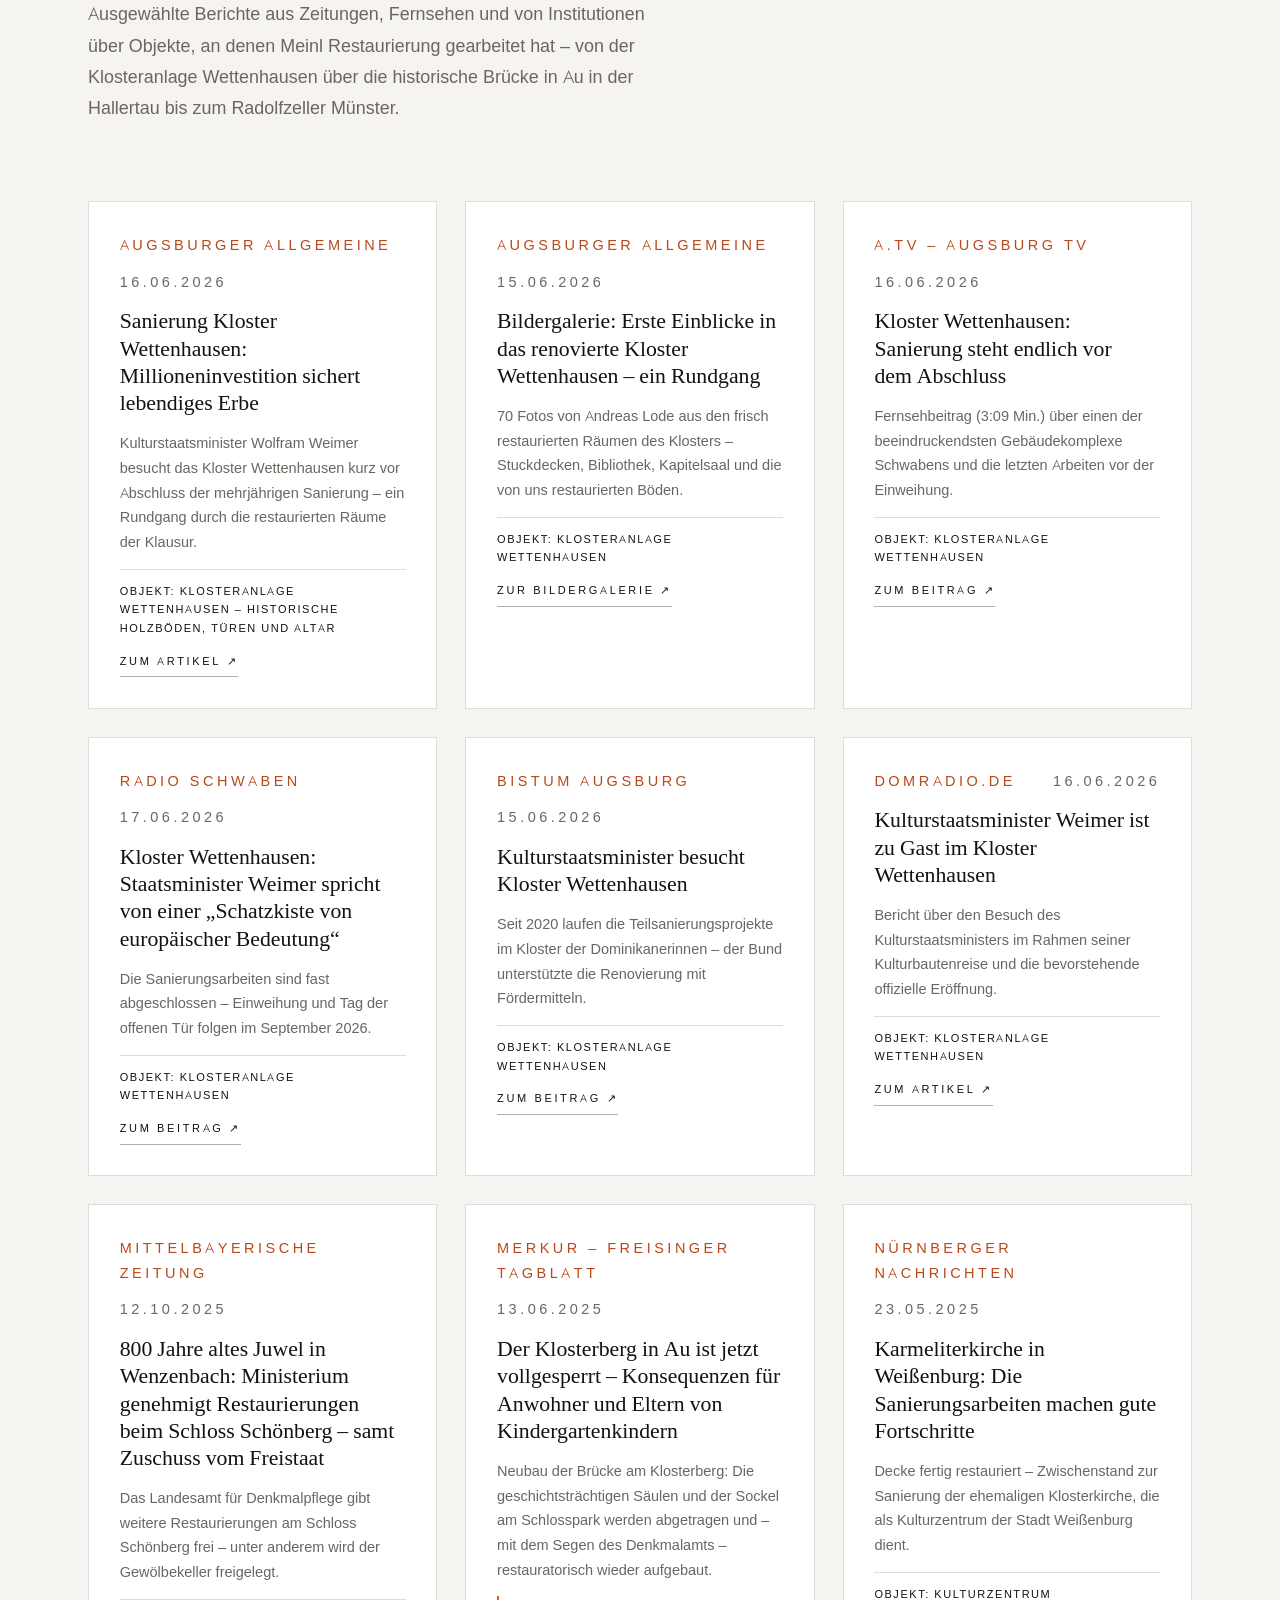
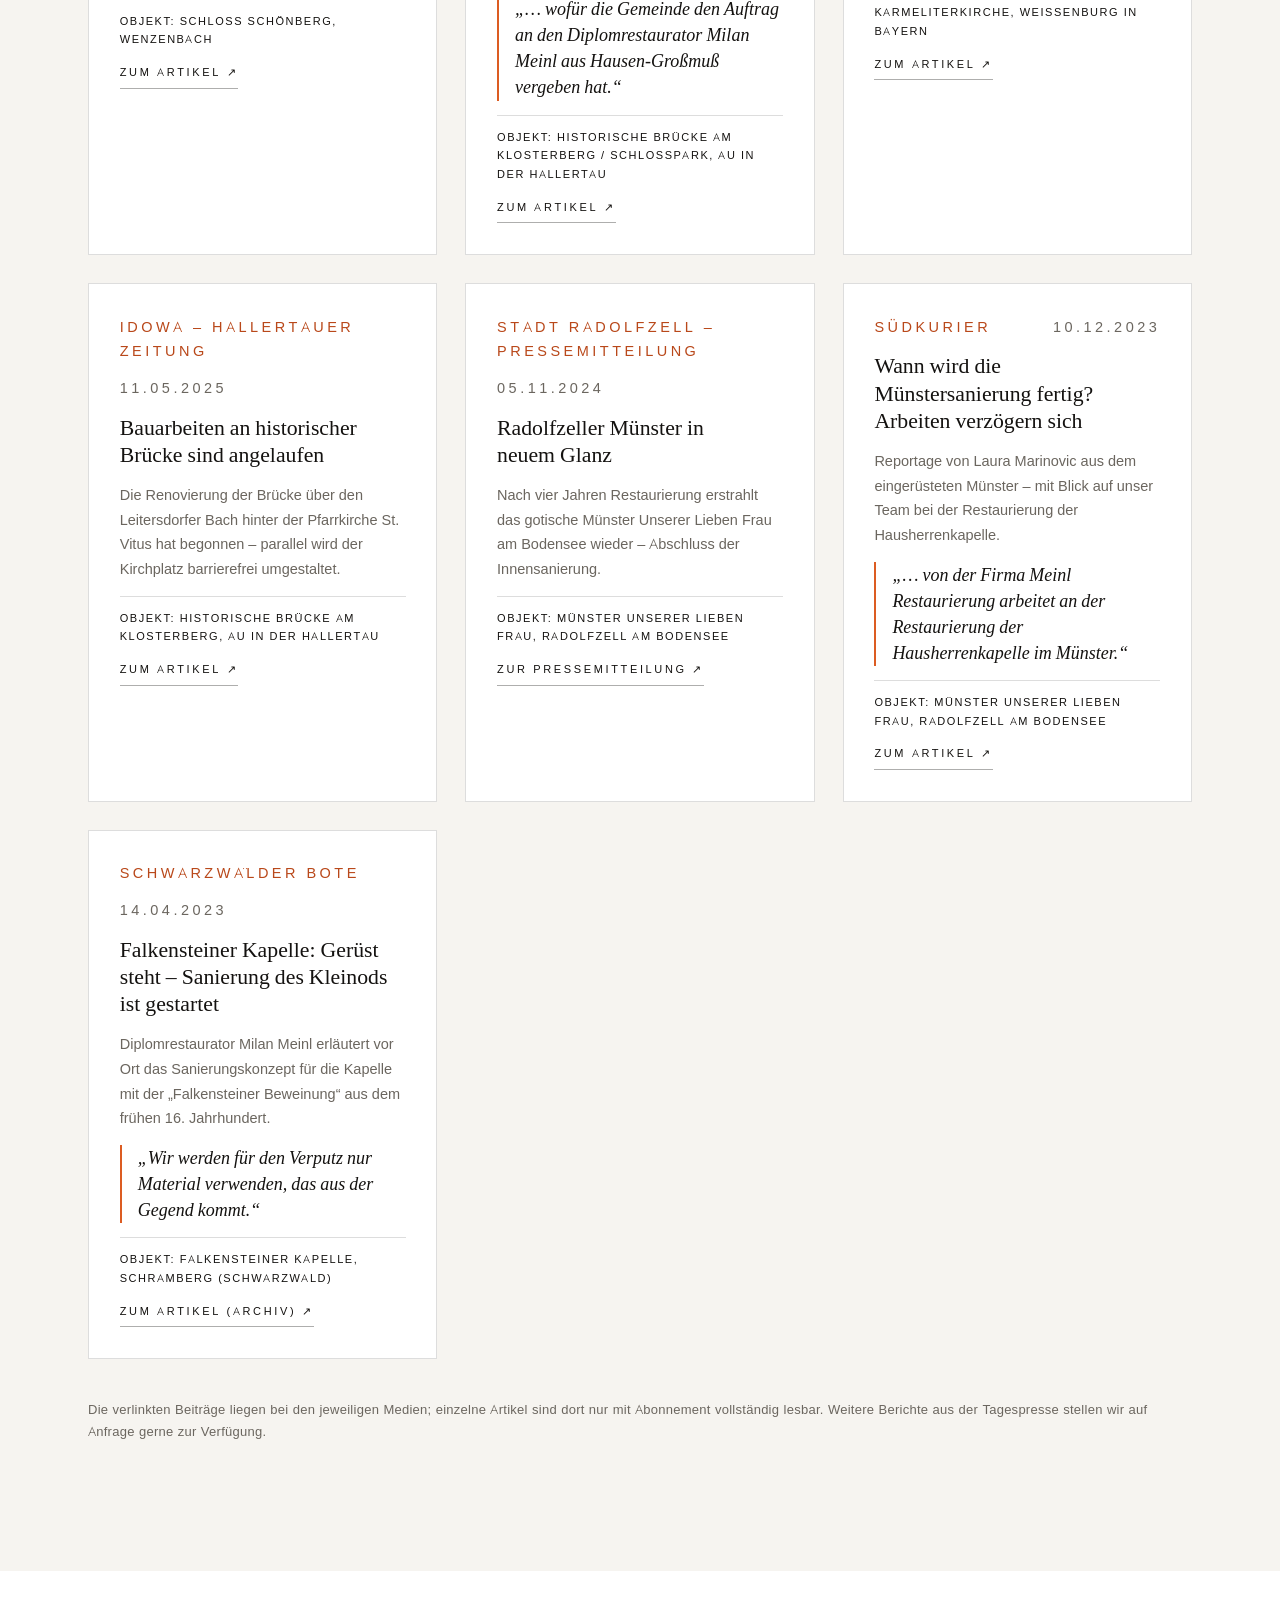
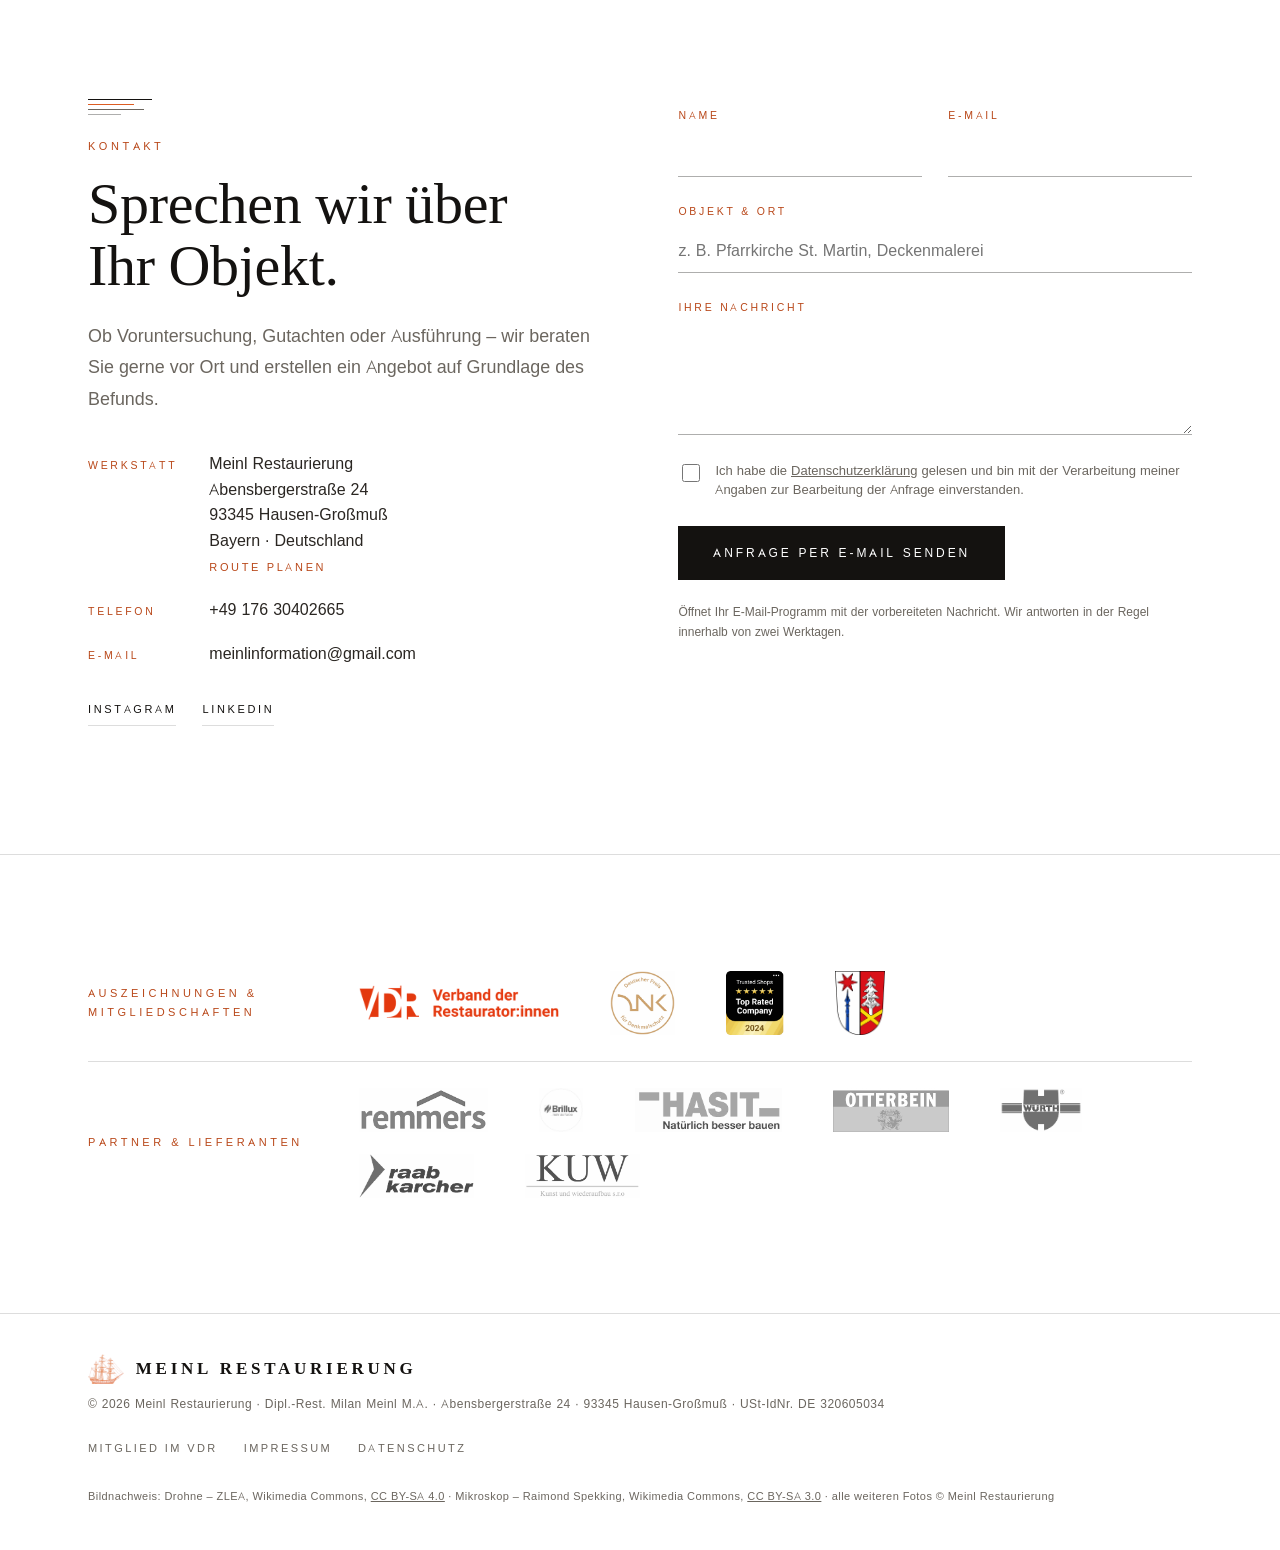
==== commit b26e543a: "Startseite: Video-Intro mit Drohnenflug Schloss Schönberg (Vollbild, nahtlose Schleife, Poster-Fallb" ====
--- a/index.html
+++ b/index.html
@@ -21,7 +21,7 @@
 {"@context":"https://schema.org","@type":"LocalBusiness","name":"Meinl Restaurierung","description":"Restaurierungswerkstatt für Denkmalpflege: Beratung, Gutachten, Befunduntersuchung, Wand- und Deckenmalerei, Stuck und Putz, Stein, Holz, Skulpturen, Gemälde, Papier, Metall.","url":"https://www.meinl-company.com/","telephone":"+4917630402665","email":"meinlinformation@gmail.com","image":"https://www.meinl-company.com/img/logo-meinl.png","founder":{"@type":"Person","name":"Milan Meinl","honorificPrefix":"Dipl.-Rest.","jobTitle":"Restaurator M.A."},"foundingDate":"2014","address":{"@type":"PostalAddress","streetAddress":"Abensbergerstraße 24","postalCode":"93345","addressLocality":"Hausen-Großmuß","addressRegion":"Bayern","addressCountry":"DE"},"areaServed":"Bayern","memberOf":{"@type":"Organization","name":"Verband der Restauratoren (VDR) e. V.","url":"https://www.restauratoren.de/"},"sameAs":["https://www.instagram.com/meinl_restaurierung/","https://de.linkedin.com/in/dipl-rest-milan-meinl-m-a-28395b79"],"vatID":"DE320605034"}
 </script>
 </head>
-<body>
+<body class="video-hero">
 
 <!-- ================= NAVIGATION ================= -->
 <nav class="nav" id="nav" aria-label="Hauptnavigation">
@@ -47,12 +47,19 @@
   <a class="btn btn-gold" href="#kontakt">Projekt anfragen</a>
 </div>
 
-<!-- ================= HERO ================= -->
+<!-- ================= HERO: Video-Intro ================= -->
 <header class="hero" id="top">
+  <div class="hero-media" aria-hidden="true">
+    <div class="hero-motion">
+      <img class="hero-poster" src="video/schloss-schoenberg-poster.jpg" alt="" width="1920" height="1080" fetchpriority="high" decoding="async">
+      <video id="heroVideo" muted playsinline loop preload="auto" disablepictureinpicture disableremoteplayback tabindex="-1"></video>
+    </div>
+    <div class="hero-veil"></div>
+  </div>
   <div class="frame" aria-hidden="true"></div>
   <div class="hero-inner">
     <p class="kicker">Staatlich geprüfter Restaurator · Niederbayern · seit 2014</p>
-    <h1 style="margin:0"><img class="logo-hero" src="img/logo-meinl.png" alt="Meinl Restaurierung" width="1000" height="907"></h1>
+    <h1 style="margin:0"><img class="logo-hero" src="img/logo-meinl-white.png" alt="Meinl Restaurierung" width="1000" height="907" fetchpriority="high"></h1>
     <p class="hero-line">Wo Tradition auf Qualität und <b>neueste Technologien</b> trifft.</p>
     <p class="hero-sub">Spezialisierte restauratorische Arbeiten im Denkmalschutz – von Beratung, Gutachten und Befunduntersuchung über das Konzept bis zur Ausführung. Über 60 restaurierte Objekte in Bayern und darüber hinaus.</p>
     <div class="hero-cta">
@@ -60,9 +67,11 @@
       <a class="btn btn-line" href="#referenzen">Referenzen</a>
     </div>
   </div>
+  <a class="scroll-hint" href="#anspruch" aria-label="Weiter zur nächsten Sektion"><span>Entdecken</span><i></i></a>
+  <p class="hero-caption"><span>Schloss Schönberg, Wenzenbach · Drohnenaufnahme</span></p>
 </header>
 <div class="hero-photo">
-  <figure class="photo framed"><img src="img/hero-deckenmalerei.jpg" alt="Restauratoren von Meinl Restaurierung bei der Retusche einer barocken Deckenmalerei" width="1448" height="1086"></figure>
+  <figure class="photo framed"><img src="img/hero-deckenmalerei.jpg" alt="Restauratoren von Meinl Restaurierung bei der Retusche einer barocken Deckenmalerei" width="1448" height="1086" loading="lazy" decoding="async"></figure>
 </div>
 
 <!-- ================= ANSPRUCH ================= -->
--- a/style.css
+++ b/style.css
@@ -114,23 +114,87 @@
   .mobile-menu a:hover{color:var(--accent-text)}
   .mobile-menu .btn{margin-top:12px;font-family:var(--font-body);font-size:12px}
 
-  /* ---------- Hero: Logo als Briefkopf, darunter das Bild ---------- */
+  /* ---------- Hero: Vollbild-Video-Intro (Drohnenflug Schloss Schönberg) ---------- */
   .hero{
-    position:relative;display:grid;place-items:center;
-    padding:150px var(--pad) 70px;text-align:center;isolation:isolate;
-  }
+    position:relative;display:grid;place-items:center;min-height:100vh;min-height:100svh;
+    padding:130px var(--pad) 130px;text-align:center;isolation:isolate;overflow:hidden;
+    background:#2b2f28;color:#fff;
+  }
+  .hero-media{position:absolute;inset:0;z-index:0;overflow:hidden;will-change:transform}
+  .hero-motion{position:absolute;inset:-2% -2%;animation:heroSettle 9s cubic-bezier(.16,.6,.2,1) both}
+  .hero-motion img,.hero-motion video{position:absolute;inset:0;width:100%;height:100%;object-fit:cover;object-position:50% 45%}
+  .hero-motion video{opacity:0;transition:opacity 1.6s ease}
+  .hero.video-on .hero-motion video{opacity:1}
+  .hero-veil{position:absolute;inset:0;z-index:1;background:linear-gradient(180deg,rgba(20,18,16,.50) 0%,rgba(20,18,16,.22) 36%,rgba(20,18,16,.28) 60%,rgba(20,18,16,.70) 100%)}
+  .hero-veil::after{content:"";position:absolute;inset:0;background:radial-gradient(ellipse 70% 70% at 50% 45%,transparent 40%,rgba(20,18,16,.42) 100%)}
+  @keyframes heroSettle{from{transform:scale(1.10)}to{transform:scale(1)}}
+
+  /* Rahmen zeichnet sich nach: erst waagrecht, dann senkrecht */
   .frame{position:absolute;inset:22px;border:1px solid var(--line);pointer-events:none;z-index:1}
-  .hero-inner{position:relative;z-index:2;max-width:900px;display:grid;justify-items:center;gap:22px}
-  .logo-hero{width:clamp(240px,34vw,420px);height:auto;margin:6px 0 4px}
-  .hero-line{font-family:'Syne',var(--font-body);font-weight:500;font-size:clamp(17px,2.1vw,26px);line-height:1.35;letter-spacing:.08em;text-transform:uppercase;color:var(--ink);max-width:34ch;text-wrap:balance}
-  .hero-line b{font-weight:600;color:var(--accent-text)}
-  .hero-sub{font-size:15px;line-height:1.8;color:var(--muted);max-width:56ch}
+  .hero .frame{border:0;inset:22px}
+  .hero .frame::before,.hero .frame::after{content:"";position:absolute;inset:0;border:0 solid rgba(255,255,255,.42)}
+  .hero .frame::before{border-top-width:1px;border-bottom-width:1px;transform:scaleX(0);animation:drawX 1.7s cubic-bezier(.65,.05,.2,1) .35s both}
+  .hero .frame::after{border-left-width:1px;border-right-width:1px;transform:scaleY(0);animation:drawY 1.7s cubic-bezier(.65,.05,.2,1) .9s both}
+  @keyframes drawX{to{transform:scaleX(1)}}
+  @keyframes drawY{to{transform:scaleY(1)}}
+
+  /* Inhalt: gestaffelt einblenden */
+  .hero-inner{position:relative;z-index:2;max-width:900px;display:grid;justify-items:center;gap:20px;will-change:transform,opacity}
+  .hero-inner::before{content:"";position:absolute;left:-18%;right:-18%;top:-14%;bottom:-14%;z-index:-1;pointer-events:none;background:radial-gradient(ellipse at 50% 50%,rgba(20,18,16,.58) 0%,rgba(20,18,16,.40) 38%,rgba(20,18,16,.16) 62%,transparent 78%)}
+  .hero-inner>*{animation:rise 1.4s cubic-bezier(.2,.7,.2,1) both}
+  .hero-inner>.kicker{animation-delay:.55s}
+  .hero-inner>h1{animation-delay:.75s}
+  .hero-inner>.hero-line{animation-delay:1.05s}
+  .hero-inner>.hero-sub{animation-delay:1.3s}
+  .hero-inner>.hero-cta{animation-delay:1.55s}
+  @keyframes rise{from{opacity:0;transform:translateY(26px)}to{opacity:1;transform:none}}
+  .hero .kicker{color:#F7B693;text-shadow:0 1px 12px rgba(0,0,0,.45)}
+  .logo-hero{width:clamp(220px,min(34vw,36vh),420px);height:auto;margin:6px 0 4px;filter:drop-shadow(0 6px 30px rgba(0,0,0,.35))}
+  .hero-line{font-family:'Syne',var(--font-body);font-weight:500;font-size:clamp(17px,2.1vw,26px);line-height:1.35;letter-spacing:.08em;text-transform:uppercase;color:#fff;max-width:34ch;text-wrap:balance;text-shadow:0 2px 24px rgba(0,0,0,.35)}
+  .hero-line b{font-weight:600;color:#F5A47C}
+  .hero-sub{font-size:15px;line-height:1.8;color:rgba(255,255,255,.82);max-width:56ch;text-shadow:0 1px 16px rgba(0,0,0,.35)}
   .hero-cta{display:flex;gap:16px;flex-wrap:wrap;justify-content:center;margin-top:14px}
-  .hero-photo{padding:0 var(--pad) 0}
+  .hero .btn-gold{background:#fff;color:var(--ink);border-color:#fff}
+  .hero .btn-gold:hover{background:var(--accent);border-color:var(--accent);color:#fff}
+  .hero .btn-line{color:#fff;border-color:rgba(255,255,255,.72)}
+  .hero .btn-line:hover{background:#fff;border-color:#fff;color:var(--ink)}
+
+  /* Scroll-Hinweis und Bildzeile */
+  .scroll-hint{
+    position:absolute;left:50%;bottom:34px;z-index:3;transform:translateX(-50%);
+    display:flex;flex-direction:column;align-items:center;gap:12px;
+    font-size:10px;letter-spacing:.34em;text-transform:uppercase;color:rgba(255,255,255,.78);
+  }
+  .scroll-hint>*{animation:fadeIn 1.6s ease 2.4s both}
+  .scroll-hint i{display:block;width:1px;height:48px;background:rgba(255,255,255,.28);position:relative;overflow:hidden}
+  .scroll-hint i::after{content:"";position:absolute;left:0;top:-60%;width:1px;height:60%;background:#fff;animation:scrollLine 2.4s cubic-bezier(.55,.05,.3,1) infinite}
+  @keyframes scrollLine{0%{top:-60%}65%,100%{top:110%}}
+  @keyframes fadeIn{from{opacity:0}to{opacity:1}}
+  .hero-caption{position:absolute;right:calc(var(--pad) + 4px);bottom:36px;z-index:3;margin:0;font-size:10px;letter-spacing:.22em;text-transform:uppercase;color:rgba(255,255,255,.5)}
+  .hero-caption>span{display:block;animation:fadeIn 1.6s ease 2.6s both}
+
+  @media (max-height:820px) and (min-width:1025px){
+    .hero{padding:112px var(--pad) 110px}
+    .hero-inner{gap:14px}
+    .logo-hero{width:clamp(200px,min(30vw,30vh),320px)}
+    .hero-sub{font-size:14px;line-height:1.7}
+    .scroll-hint{bottom:26px}
+    .scroll-hint i{height:34px}
+    .hero-caption{bottom:30px}
+  }
+
+  /* Navigation über dem Video: hell, solange nicht gescrollt */
+  .video-hero .nav:not(.solid) .nav-links a{color:rgba(255,255,255,.85)}
+  .video-hero .nav:not(.solid) .nav-links a:hover{color:#fff}
+  .video-hero .nav:not(.solid) .nav-links .cta{border-color:rgba(255,255,255,.75);color:#fff}
+  .video-hero .nav:not(.solid) .nav-links .cta:hover{background:#fff;color:var(--ink);border-color:#fff}
+  .video-hero .nav:not(.solid) .burger{border-color:rgba(255,255,255,.7);color:#fff}
+
+  /* Bild unter dem Intro */
+  .hero-photo{padding:clamp(28px,4vw,56px) var(--pad) 0}
   .hero-photo .photo{aspect-ratio:16/9;max-width:var(--container);margin:0 auto}
   .hero-photo img{animation:kenburns 26s ease-in-out infinite alternate;transform-origin:50% 45%;object-position:50% 45%}
   @keyframes kenburns{from{transform:scale(1)}to{transform:scale(1.06)}}
-  .scroll-hint{display:none}
 
   /* ---------- Layout ---------- */
   .container{max-width:var(--container);margin:0 auto;padding:0 var(--pad)}
@@ -323,11 +387,17 @@
     .stat:nth-child(odd){border-left:0;padding-left:0}
     .stat:nth-child(n+3){border-top:1px solid var(--line)}
     .frame{inset:12px}
-    .hero{padding:110px var(--pad) 50px}
+    .hero{padding:120px var(--pad) 110px}
+    .hero .frame{inset:12px}
+    .hero-caption{display:none}
+    .hero-inner{gap:18px}
     .hero-photo .photo{aspect-ratio:4/3}
     .hero-photo img{animation:none}
   }
   @media (max-width:600px){
+    .hero{padding:110px var(--pad) 90px}
+    .scroll-hint{display:none}
+    .logo-hero{width:min(62vw,240px)}
     .services,.refs,.process,.press-grid{grid-template-columns:1fr}
     .step{border-left:0;padding-left:0}
     .tech{grid-template-columns:1fr}
@@ -347,6 +417,9 @@
   @media (prefers-reduced-motion:reduce){
     html{scroll-behavior:auto}
     .hero-photo img{animation:none}
+    .hero-motion,.hero .frame::before,.hero .frame::after,.hero-inner>*,.scroll-hint>*,.hero-caption>span,.scroll-hint i::after{animation:none}
+    .hero .frame::before{transform:none}
+    .hero .frame::after{transform:none}
     *{transition:none!important}
   }
 
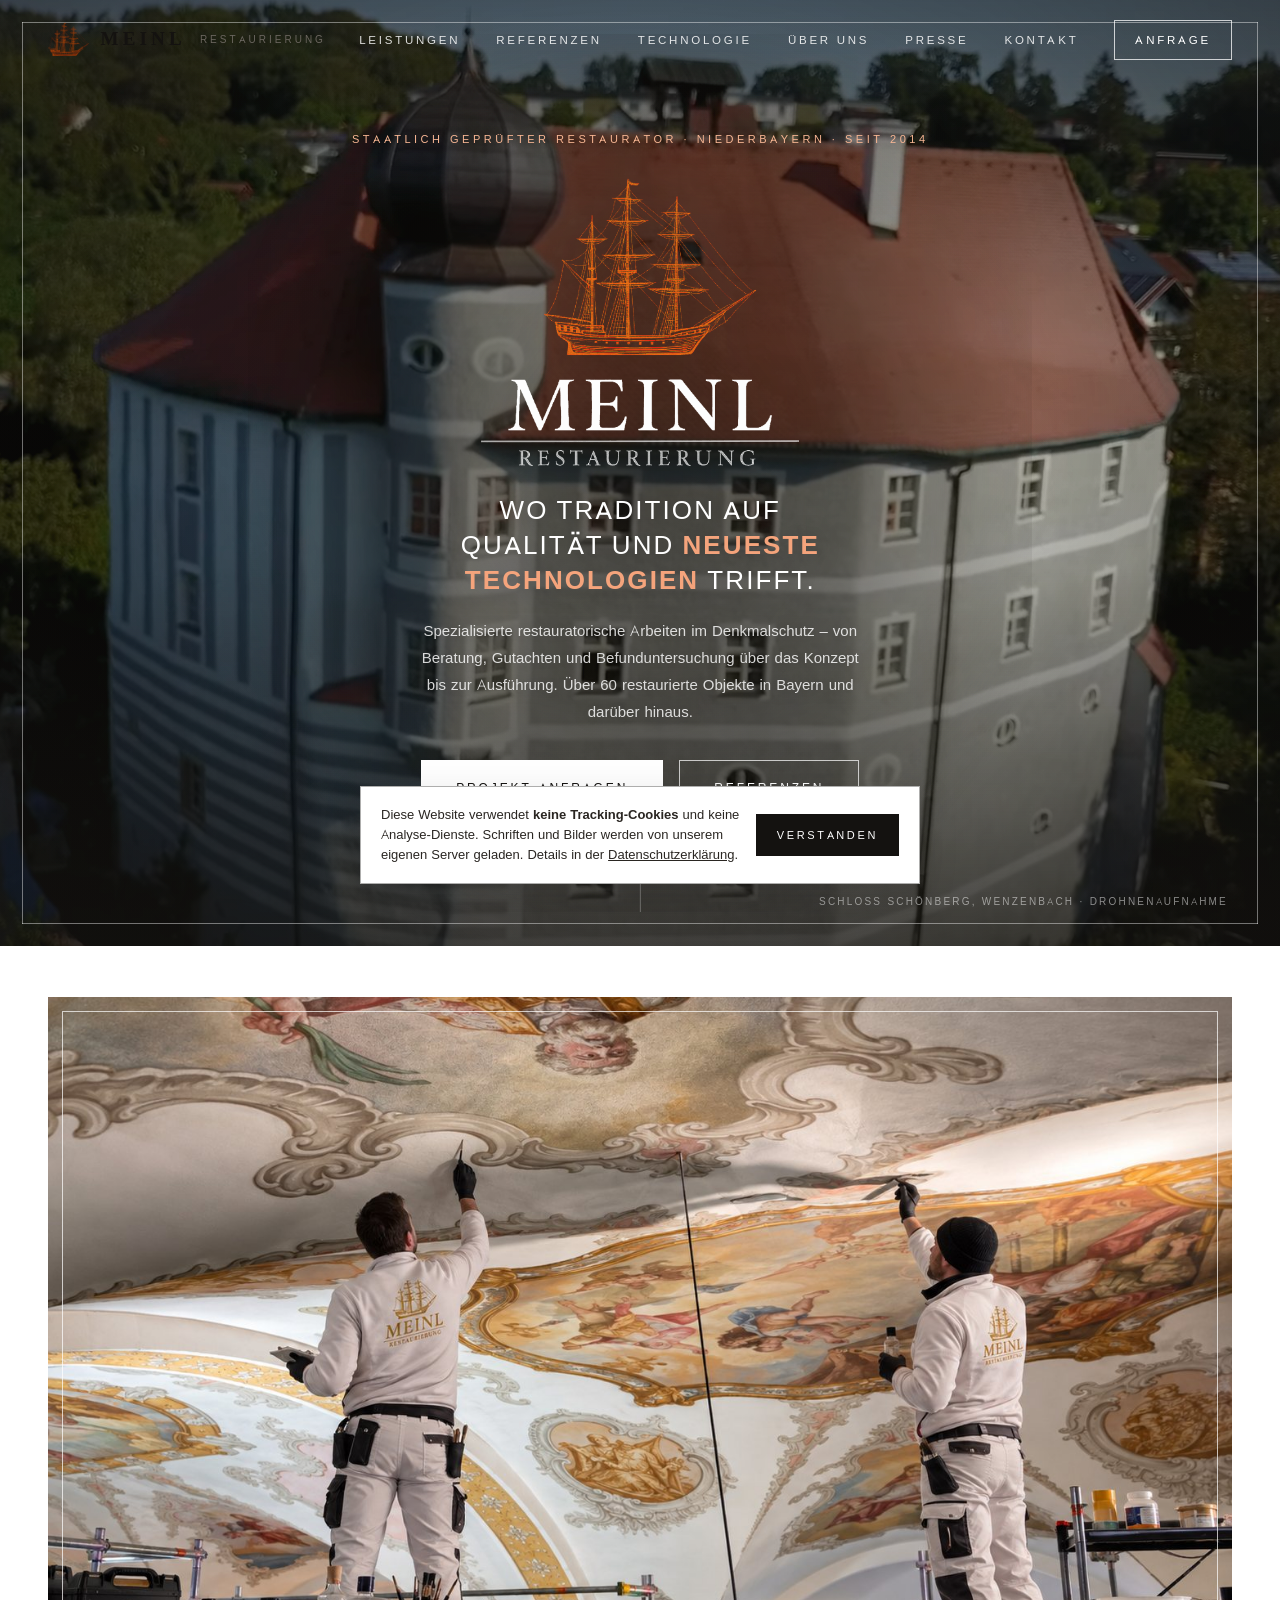
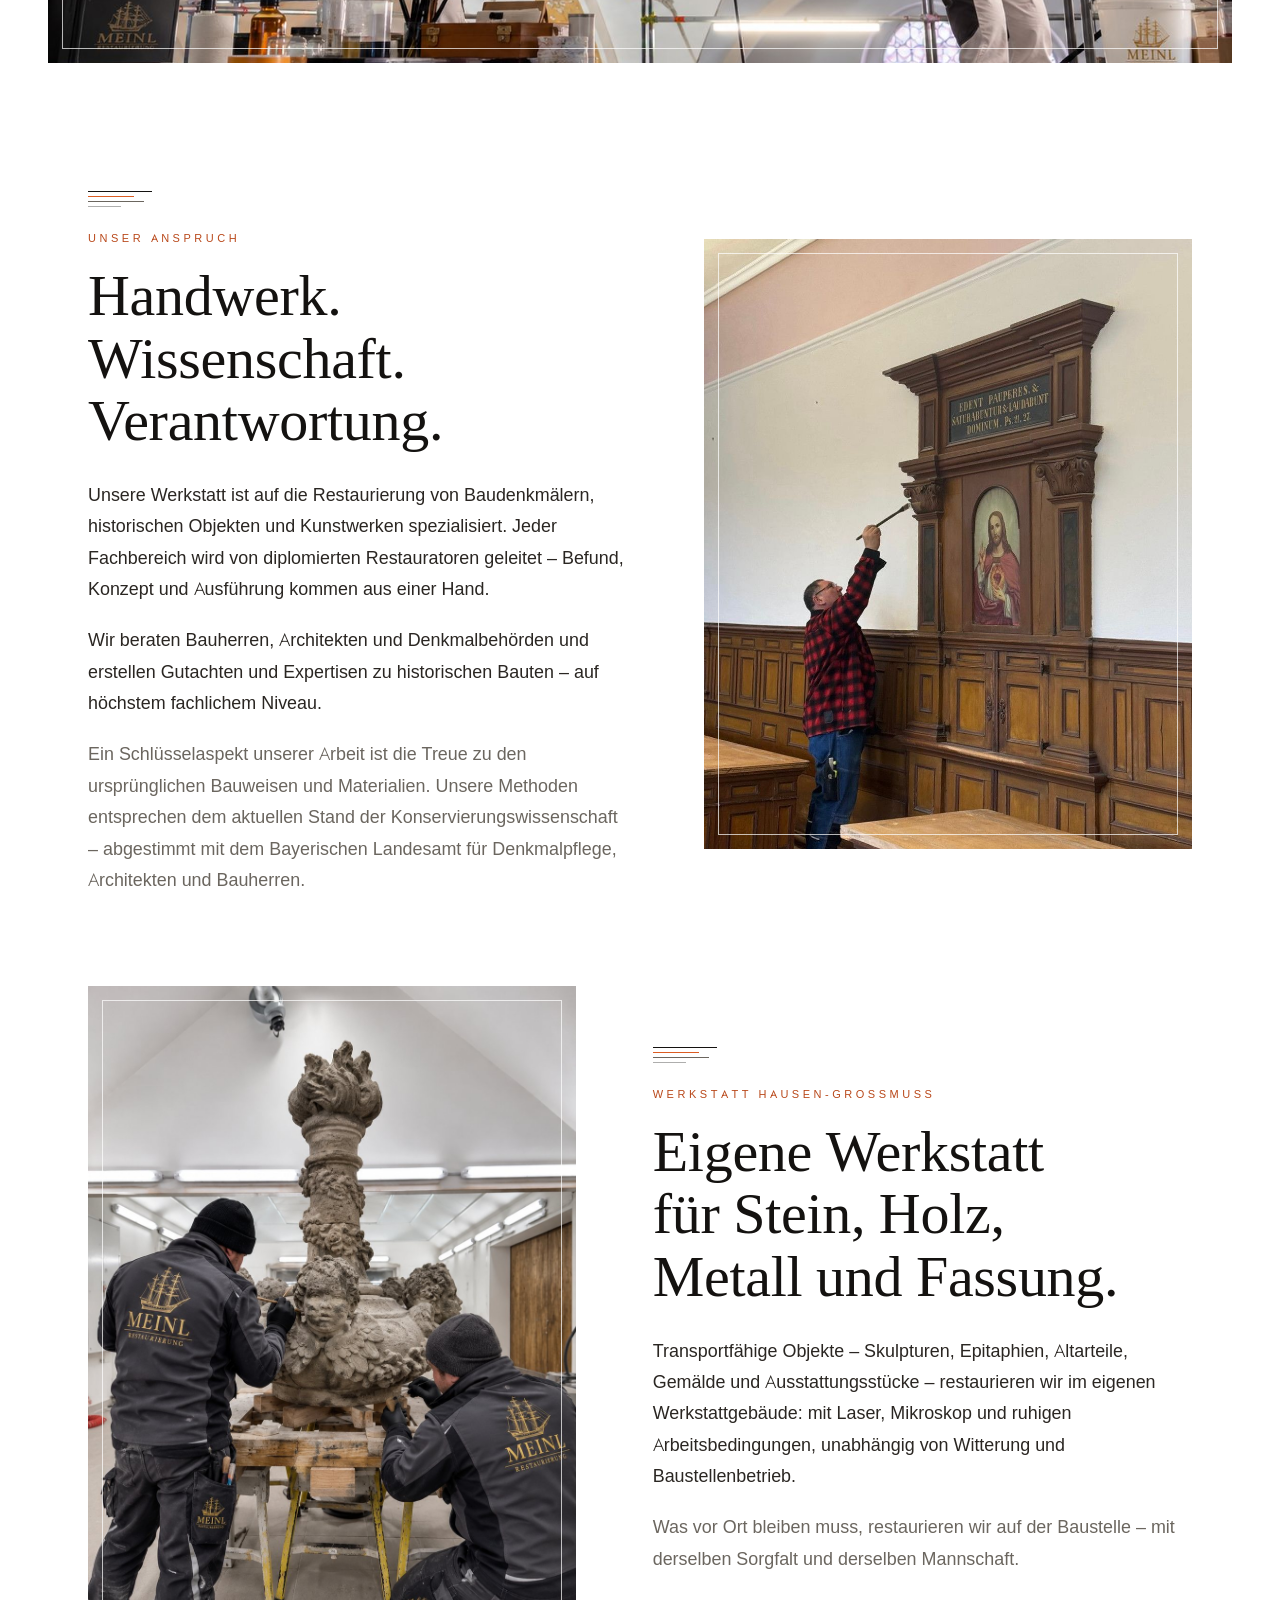
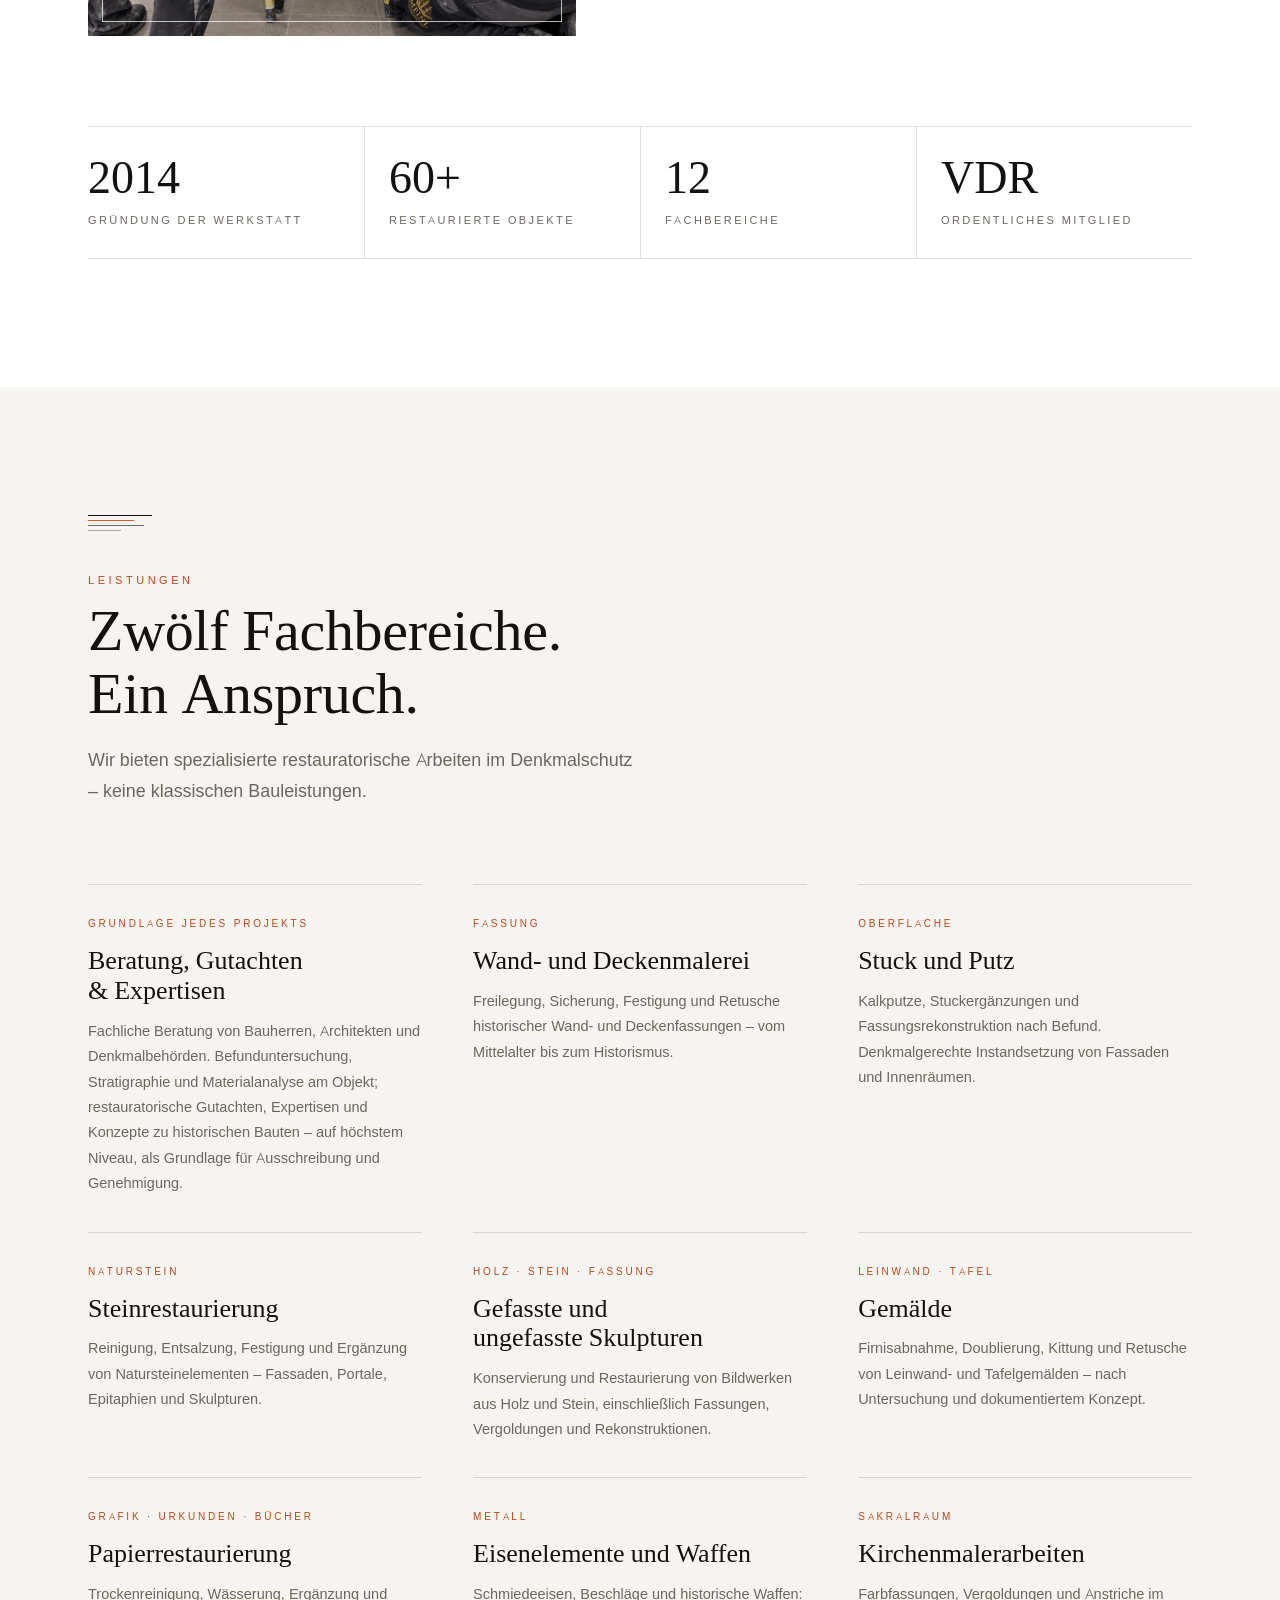
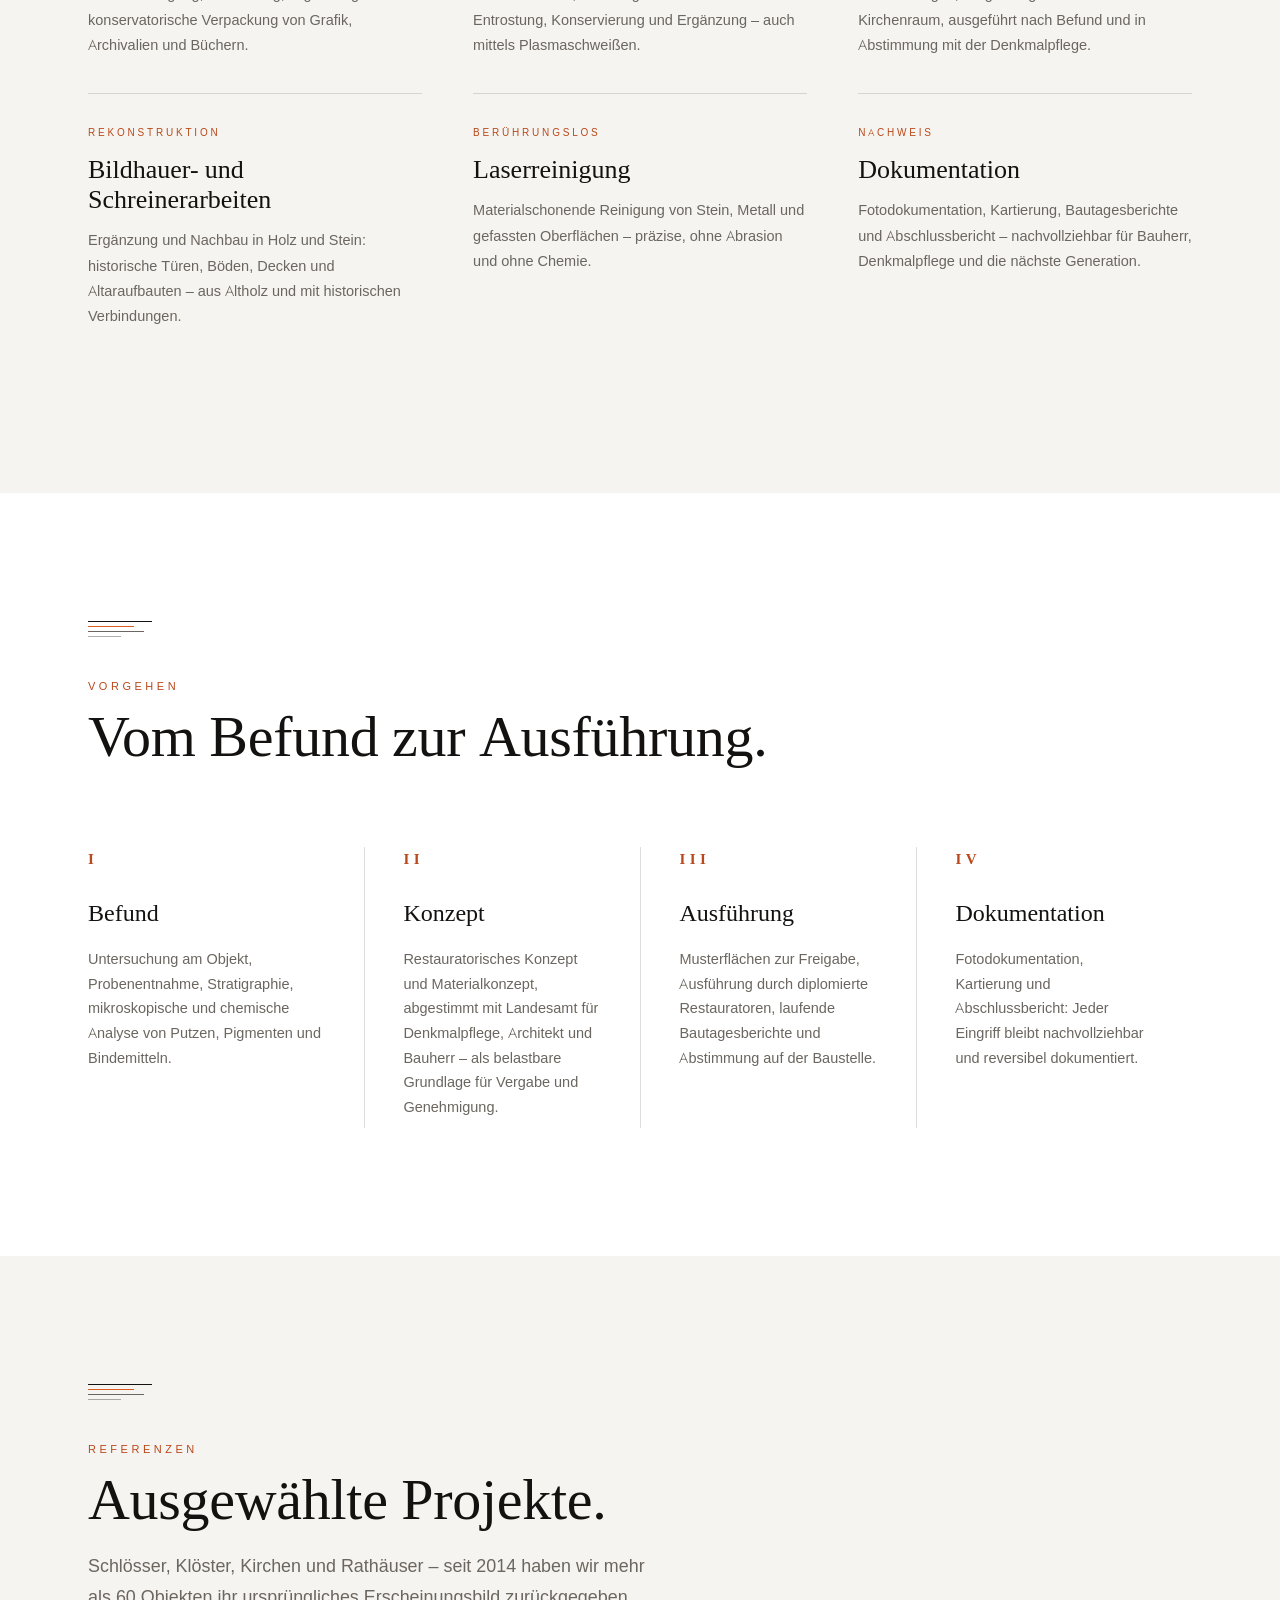
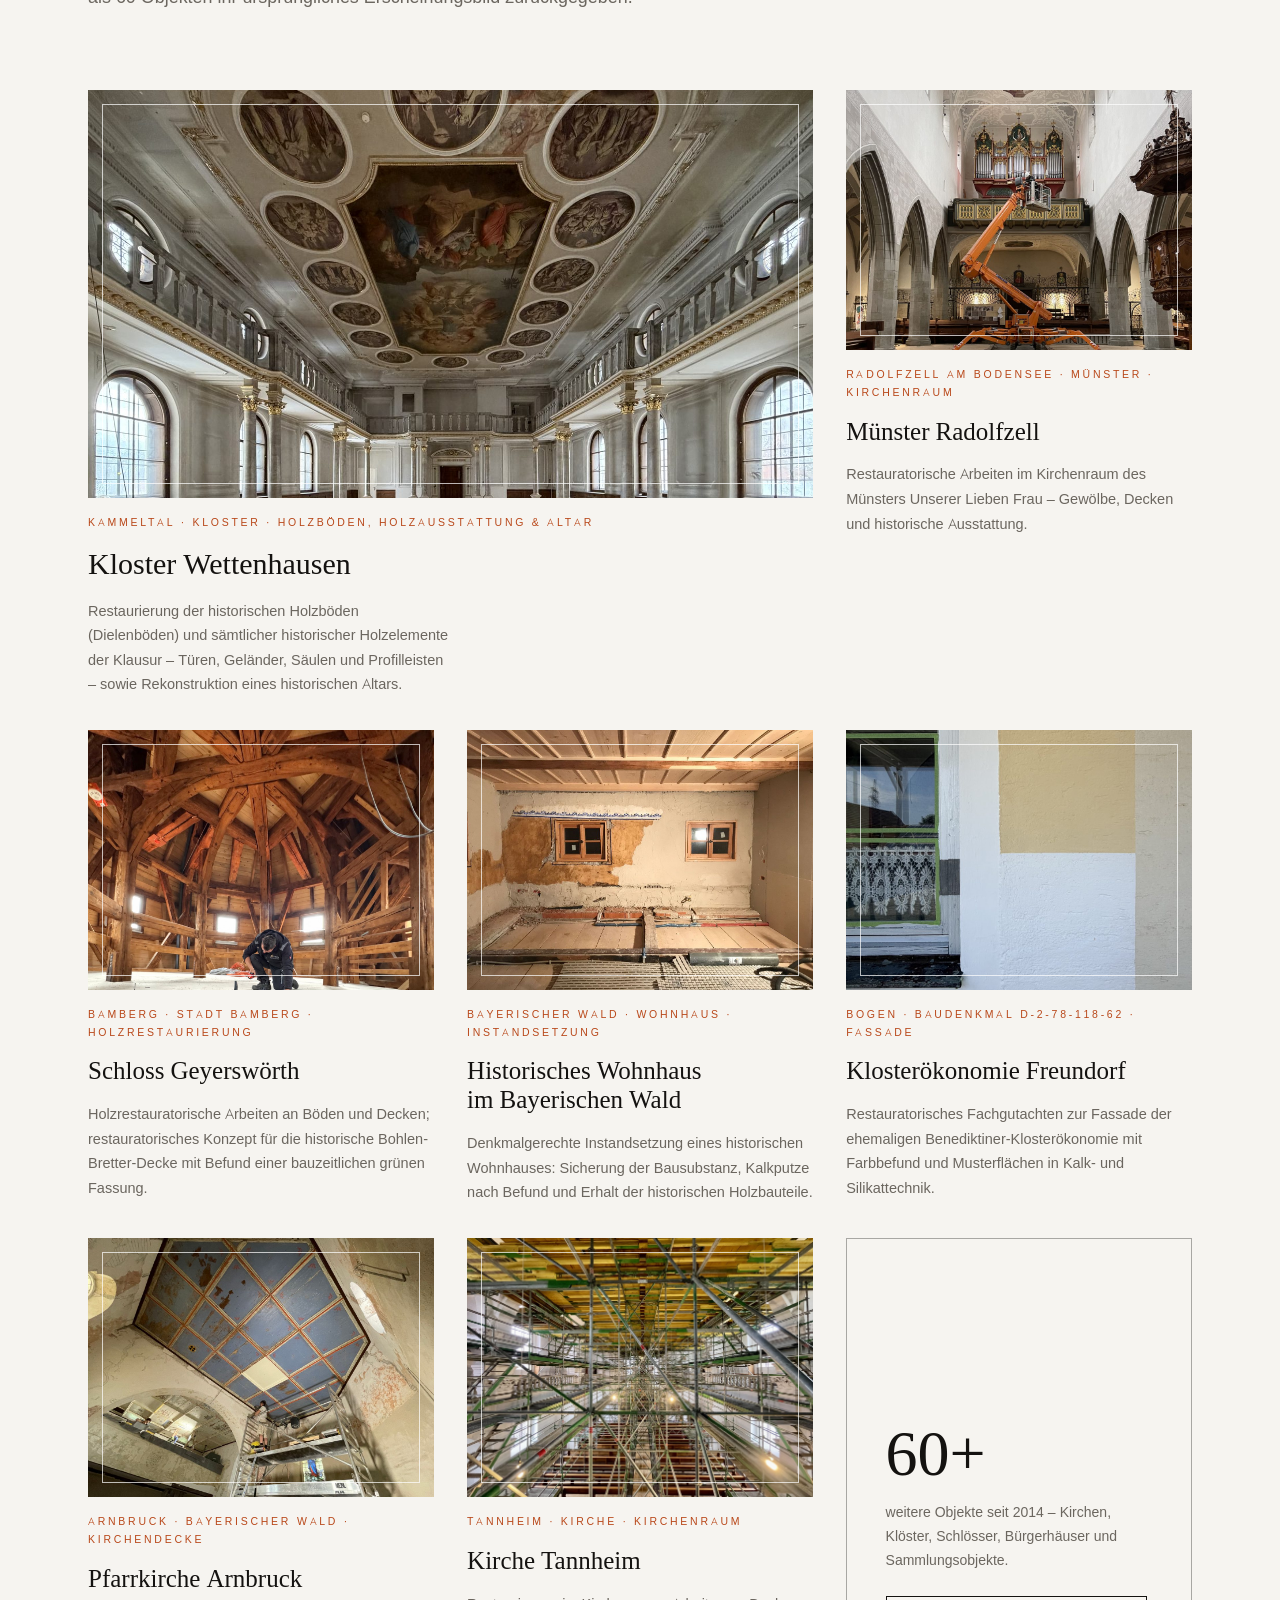
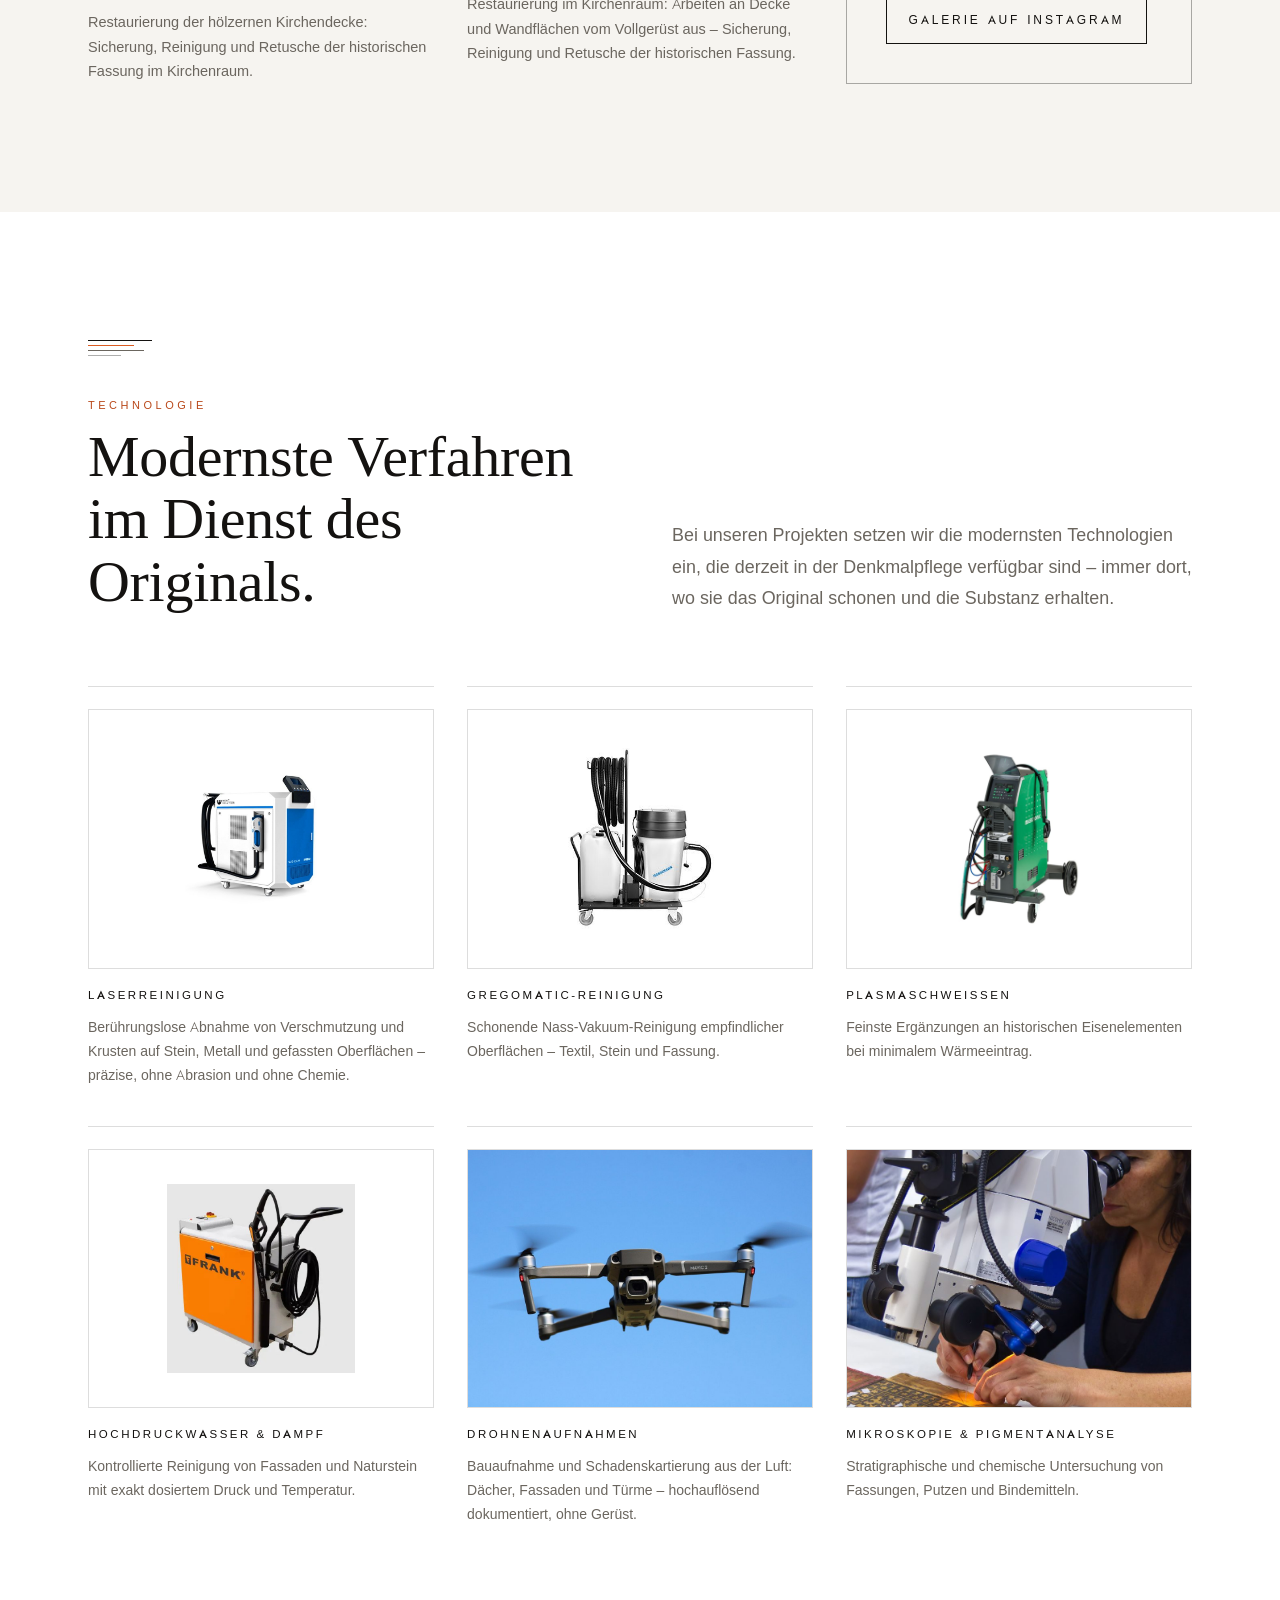
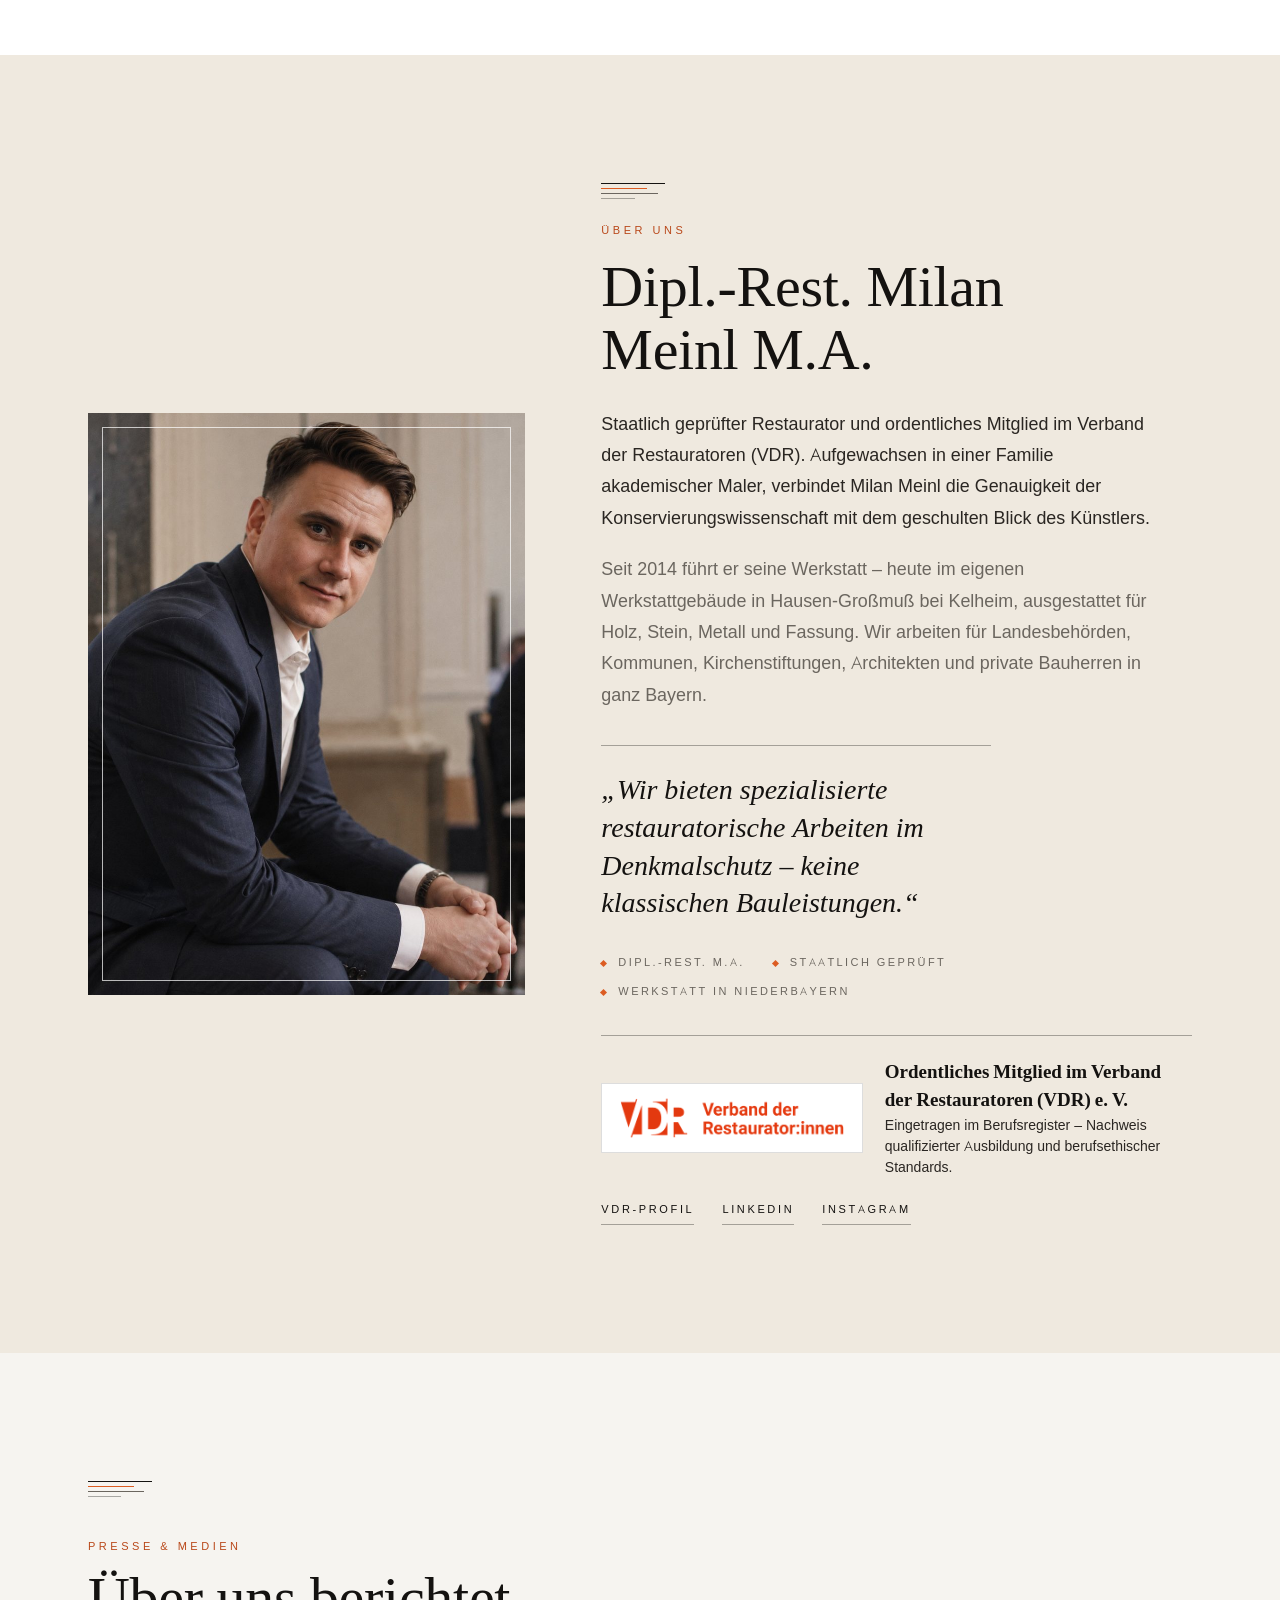
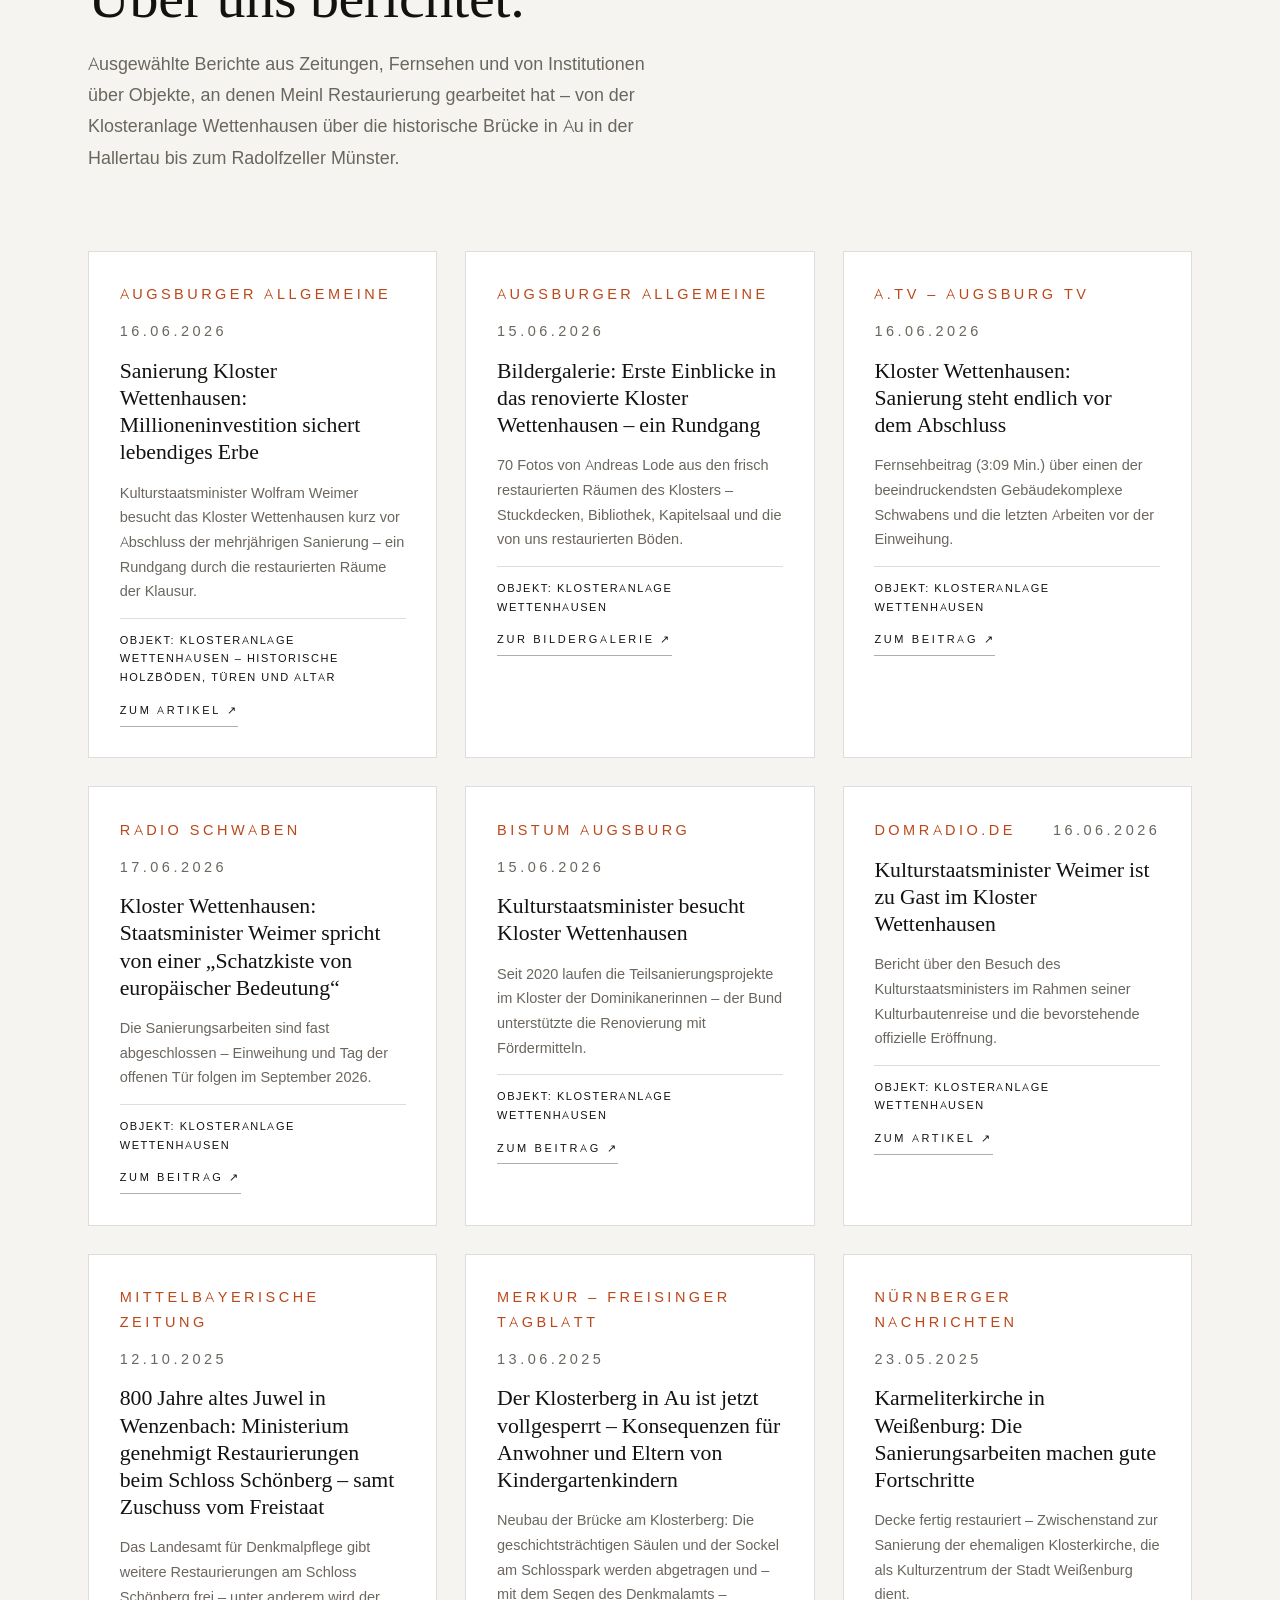
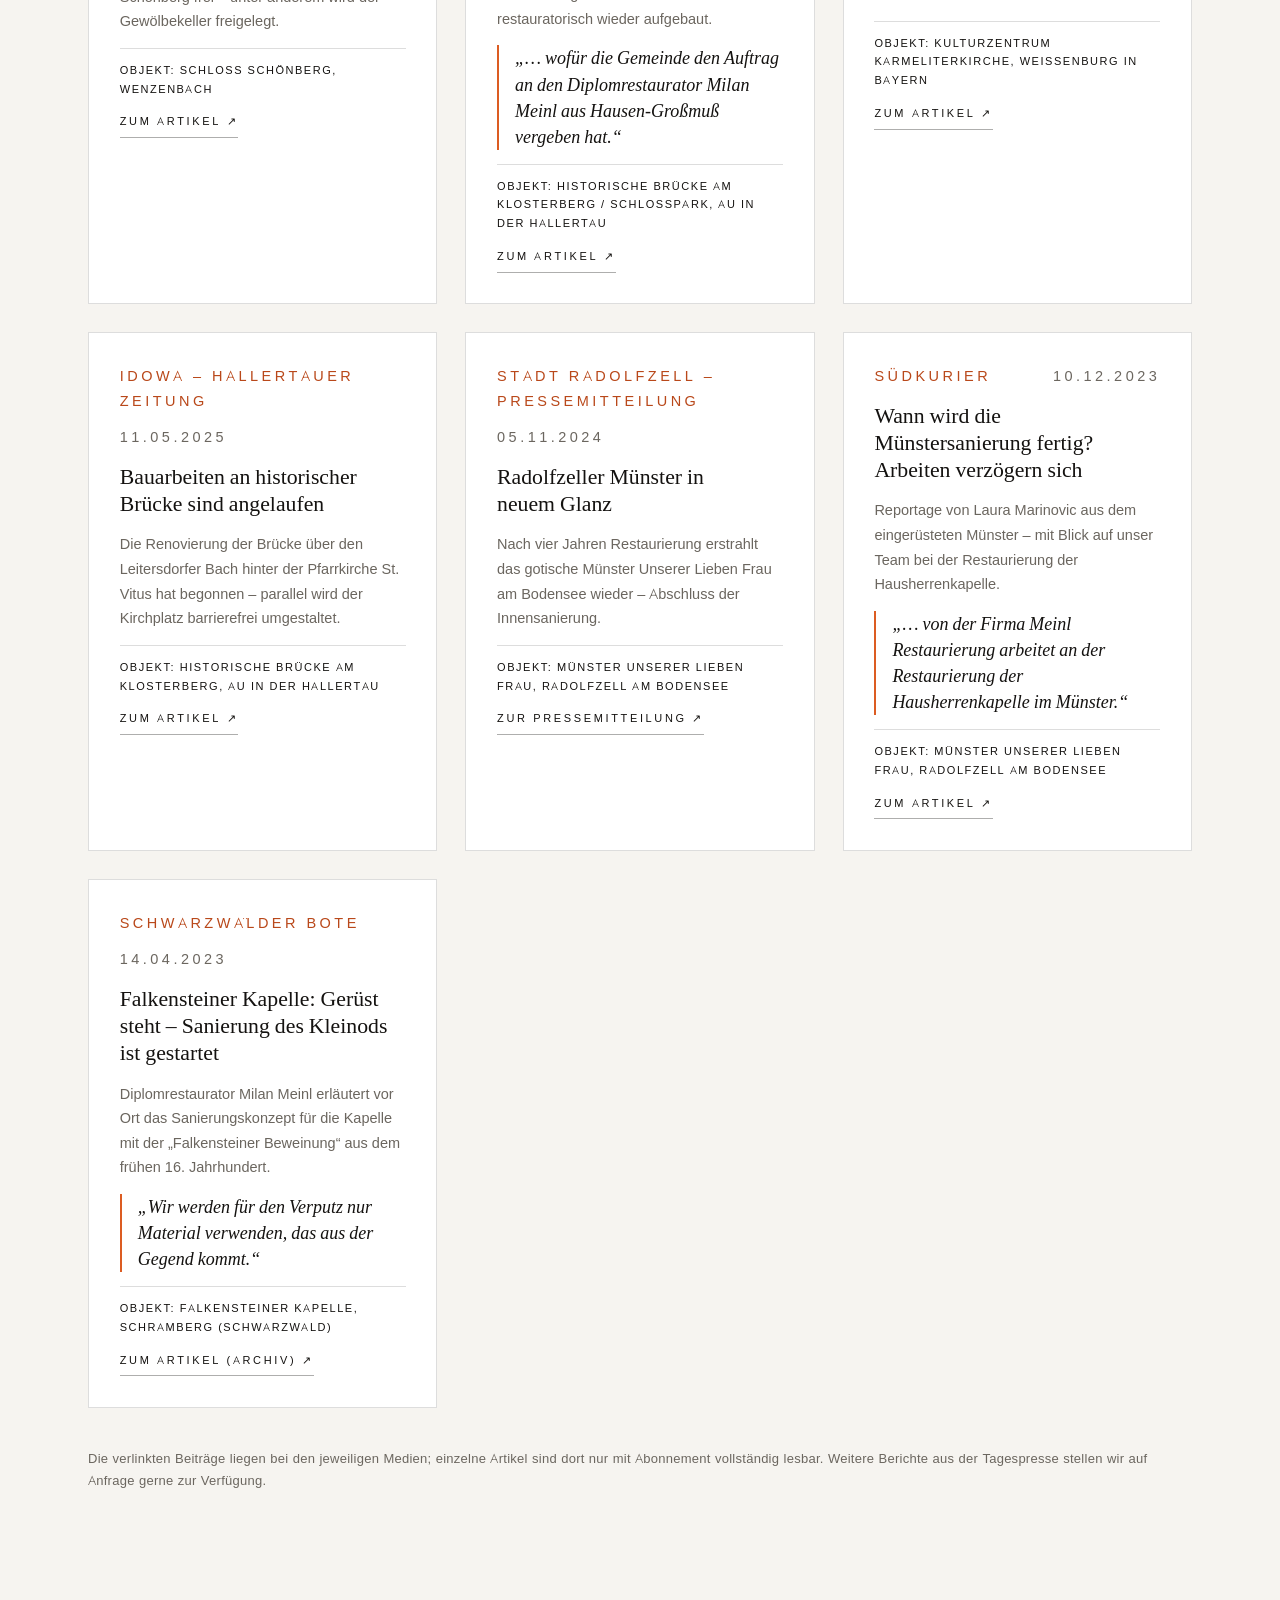
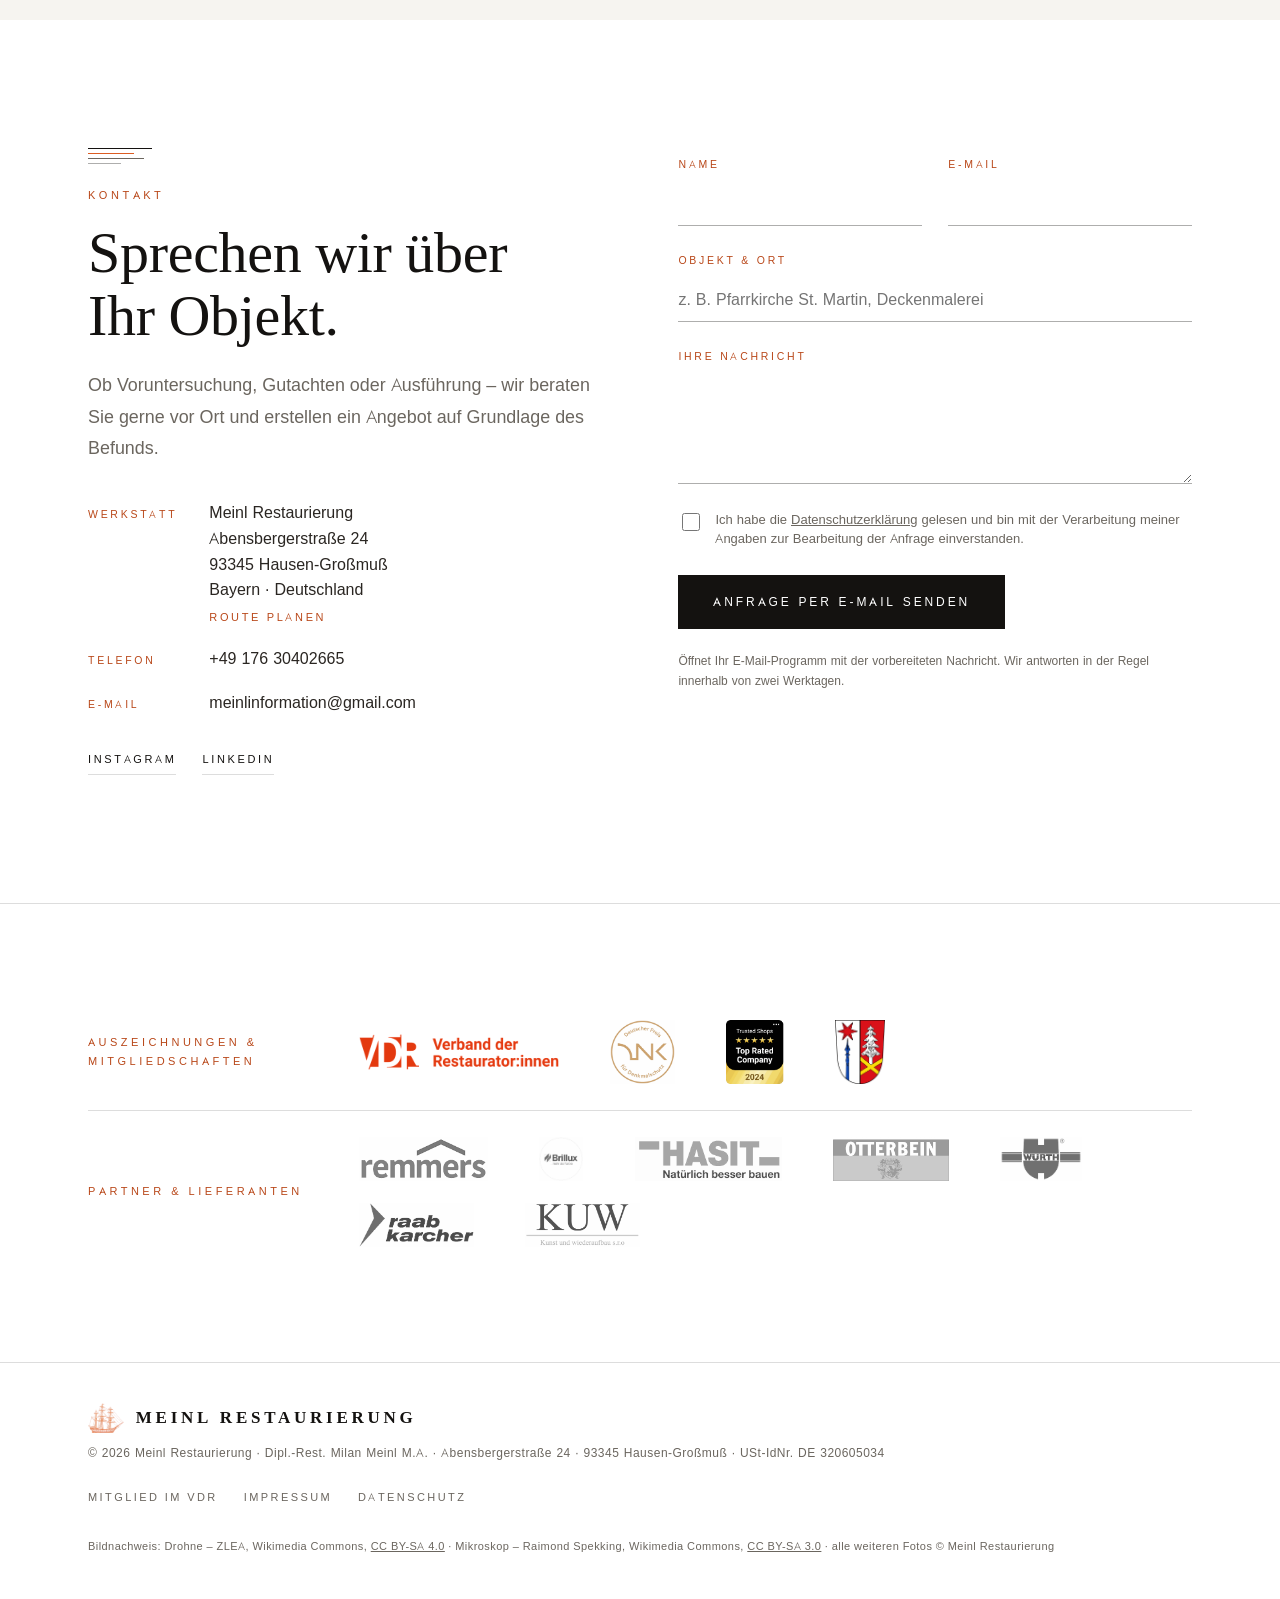
==== commit d66cf5a9: "Referenzen: Kloster Wettenhausen – historische Holzböden und sämtliche Holzelemente ergänzt" ====
--- a/index.html
+++ b/index.html
@@ -234,9 +234,9 @@
     <div class="refs">
       <article class="ref featured">
         <figure class="photo framed"><img loading="lazy" decoding="async" src="img/ref-wettenhausen.jpg" alt="Kapelle des Klosters Wettenhausen mit Deckenfresken" style="object-position:50% 30%" width="1400" height="1315"></figure>
-        <span class="meta">Kammeltal · Kloster · Altar &amp; Türen</span>
+        <span class="meta">Kammeltal · Kloster · Holzböden, Holzausstattung &amp; Altar</span>
         <h3>Kloster Wettenhausen</h3>
-        <p>Rekonstruktion eines historischen Altars und Restaurierung der historischen Türen der Klausur.</p>
+        <p>Restaurierung der historischen Holzböden (Dielenböden) und sämtlicher historischer Holzelemente der Klausur – Türen, Geländer, Säulen und Profilleisten – sowie Rekonstruktion eines historischen Altars.</p>
       </article>
       <article class="ref">
         <figure class="photo framed"><img loading="lazy" decoding="async" src="img/ref-radolfzell.jpg" alt="Kirchenraum des Münsters Radolfzell während der Restaurierung" style="object-position:50% 30%" width="1050" height="1400"></figure>
--- a/style.css
+++ b/style.css
@@ -118,7 +118,7 @@
   .hero{
     position:relative;display:grid;place-items:center;min-height:100vh;min-height:100svh;
     padding:130px var(--pad) 130px;text-align:center;isolation:isolate;overflow:hidden;
-    background:#2b2f28;color:#fff;
+    background:#2b2f28 url([data-uri]) center/cover no-repeat;color:#fff;
   }
   .hero-media{position:absolute;inset:0;z-index:0;overflow:hidden;will-change:transform}
   .hero-motion{position:absolute;inset:-2% -2%;animation:heroSettle 9s cubic-bezier(.16,.6,.2,1) both}
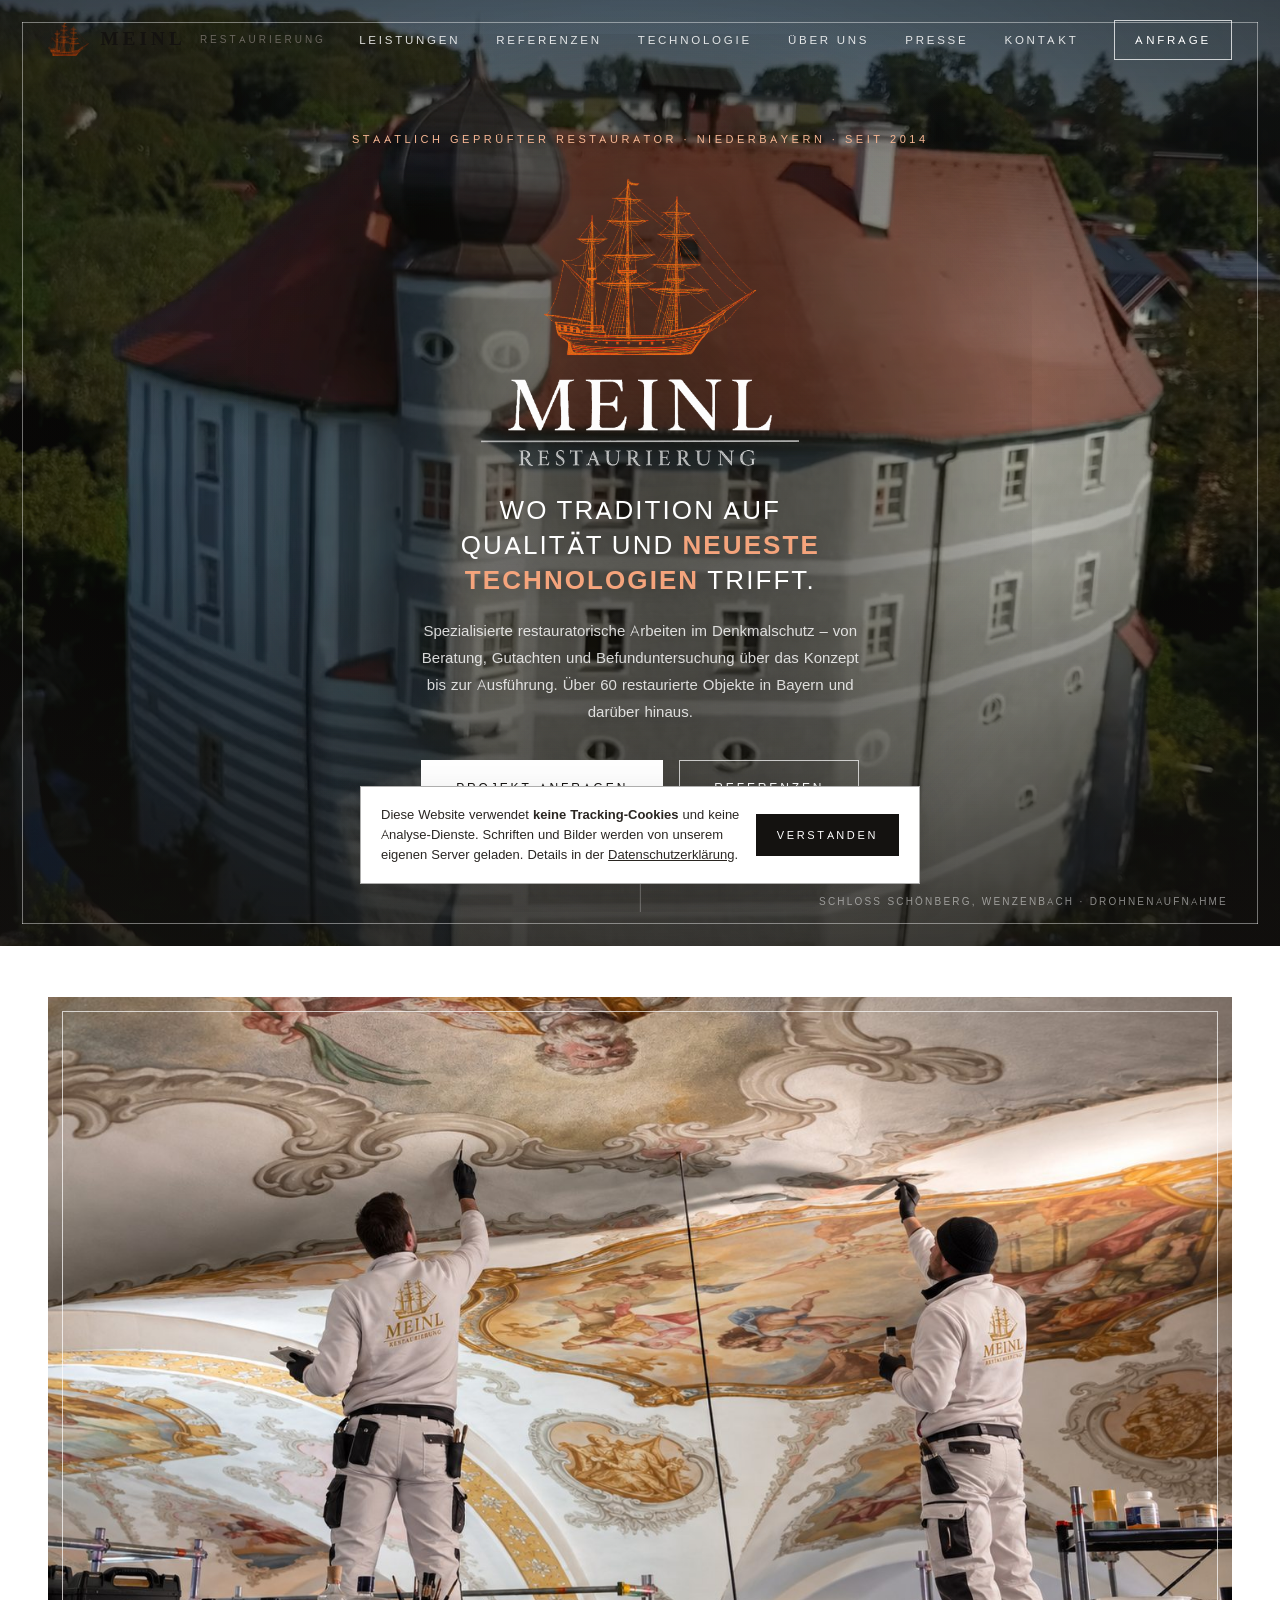
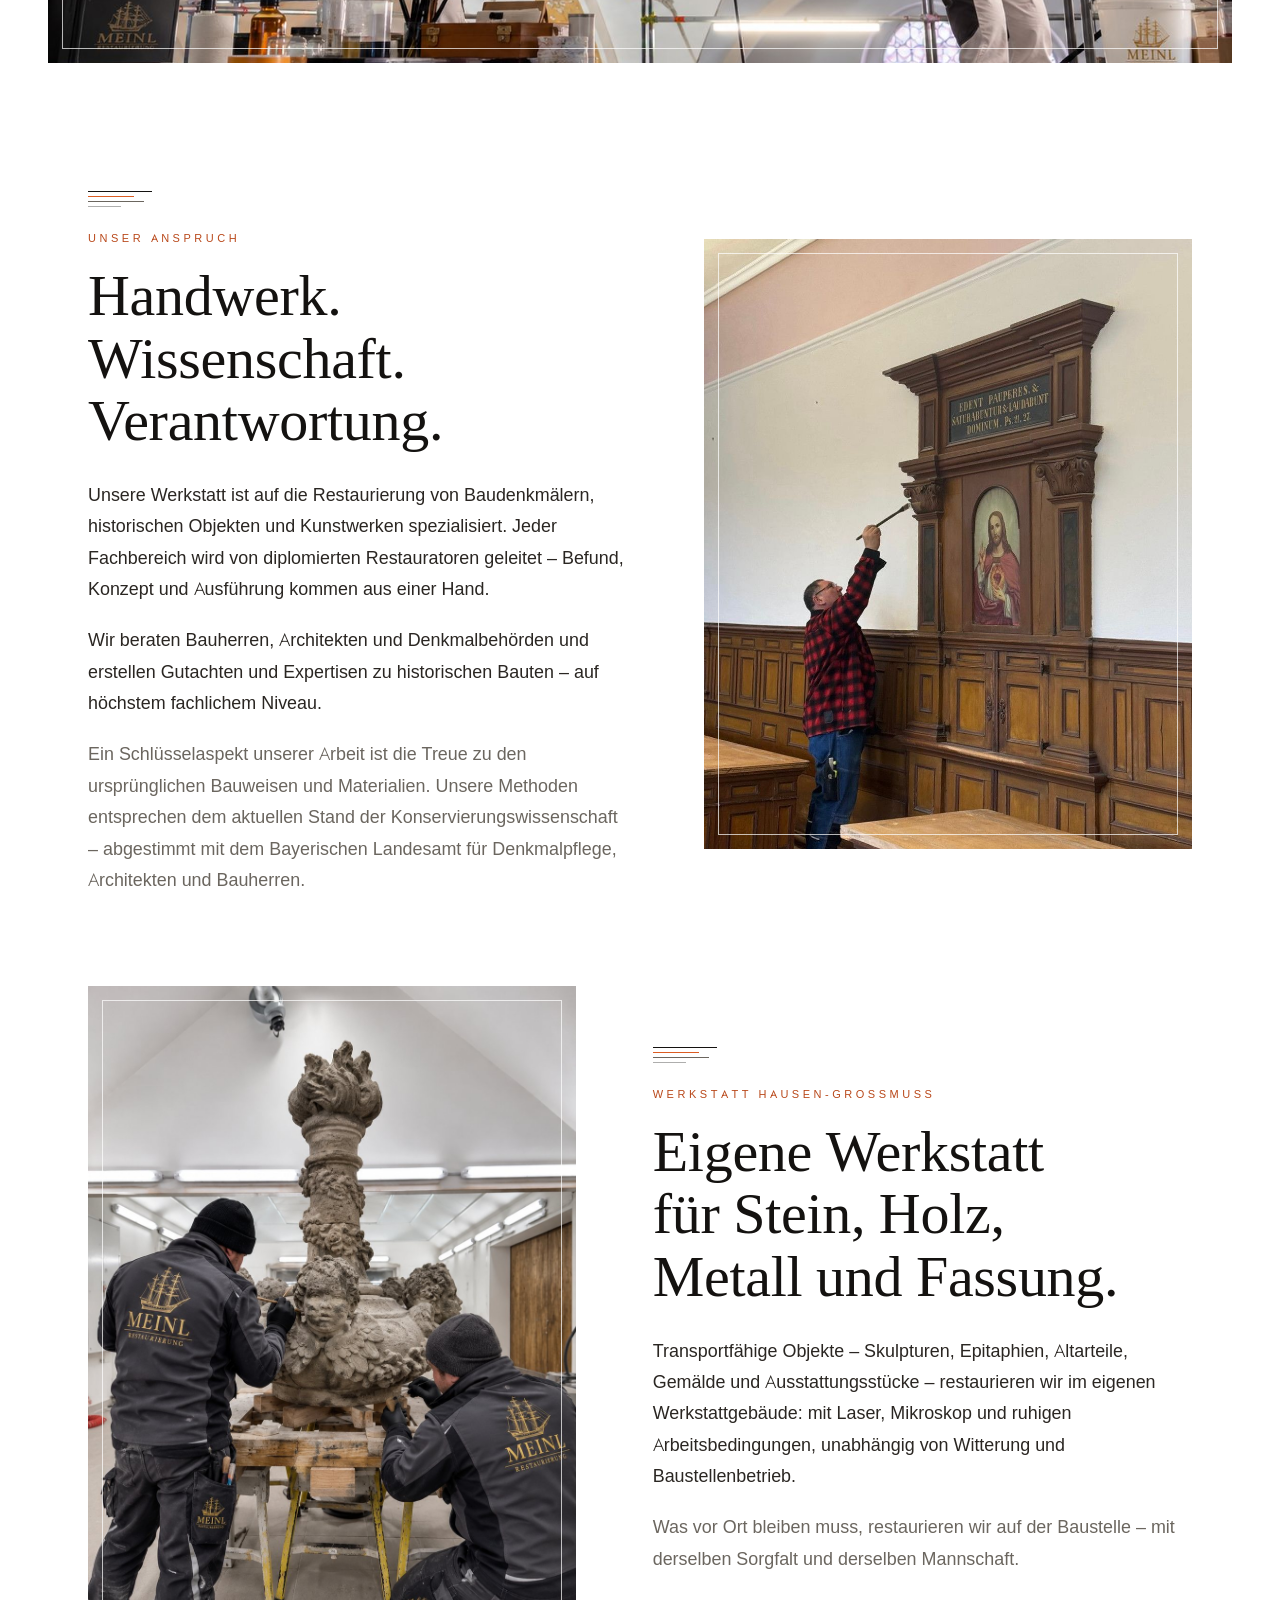
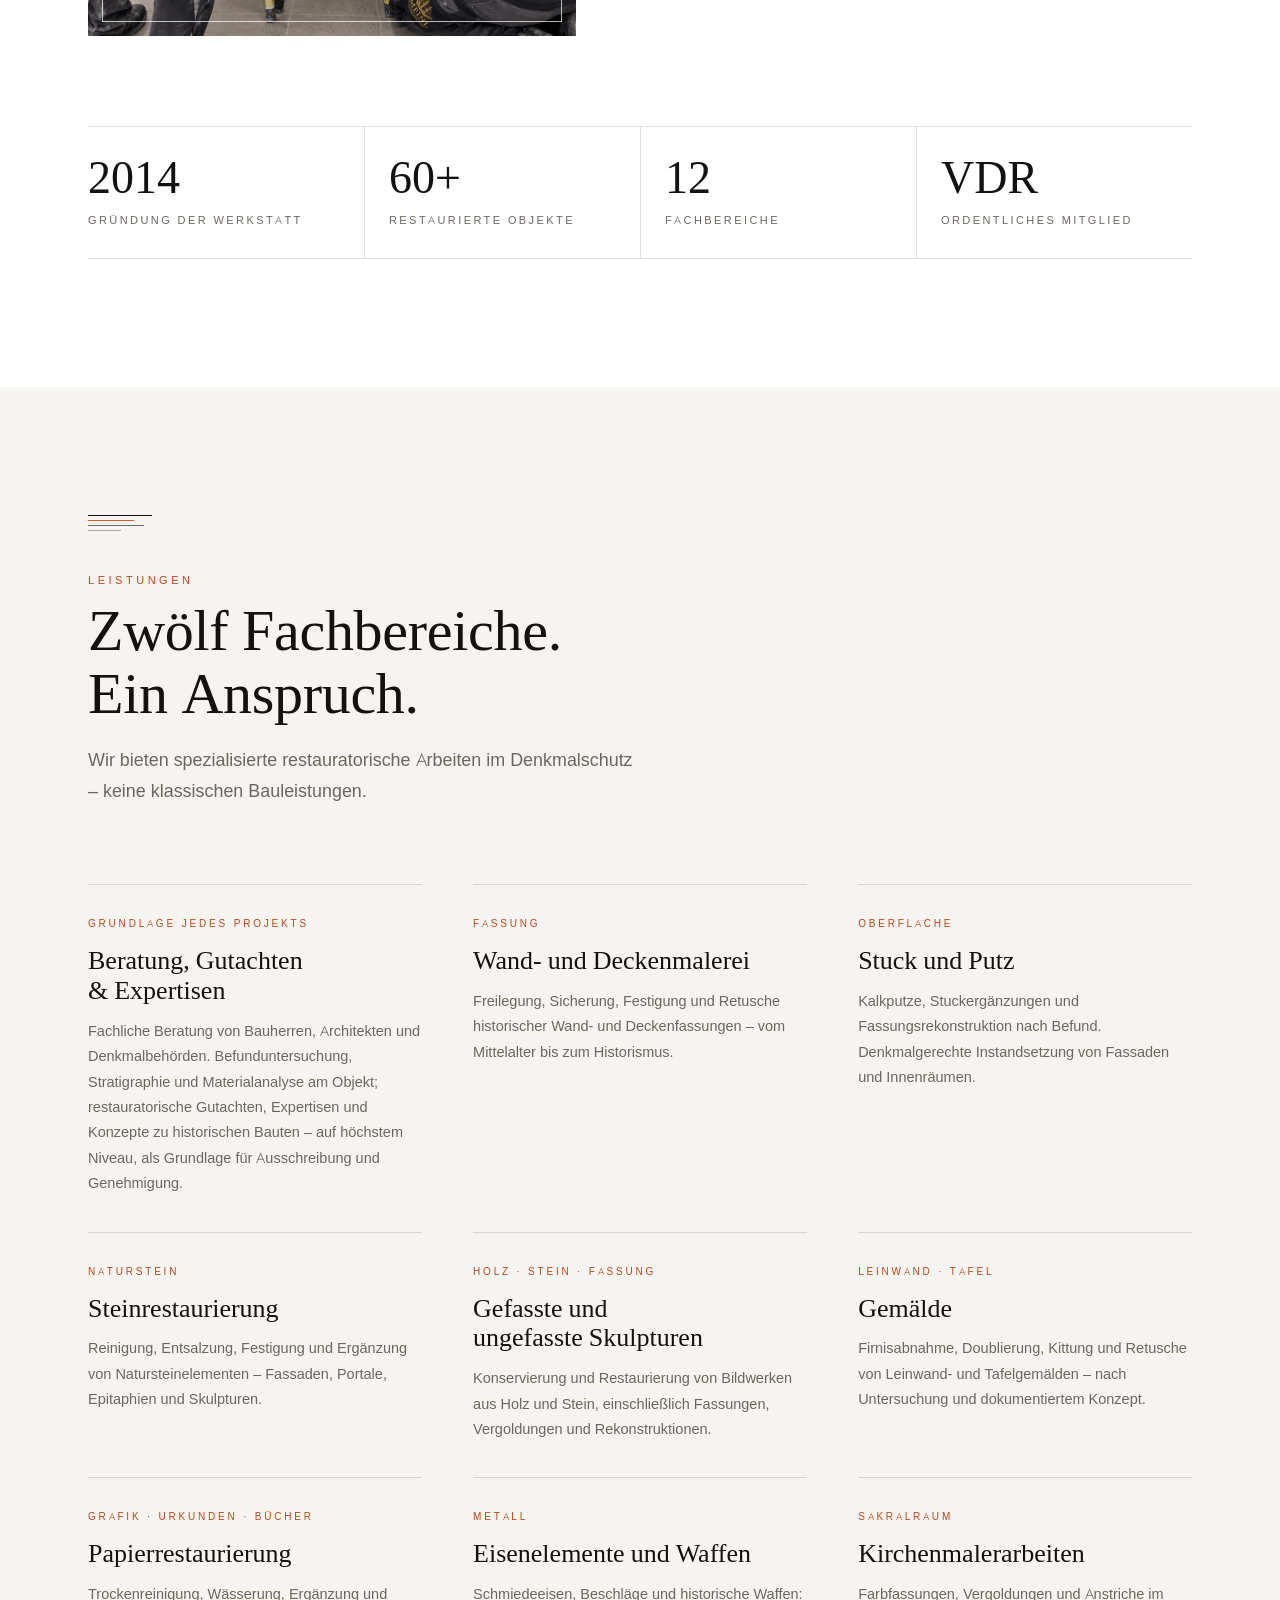
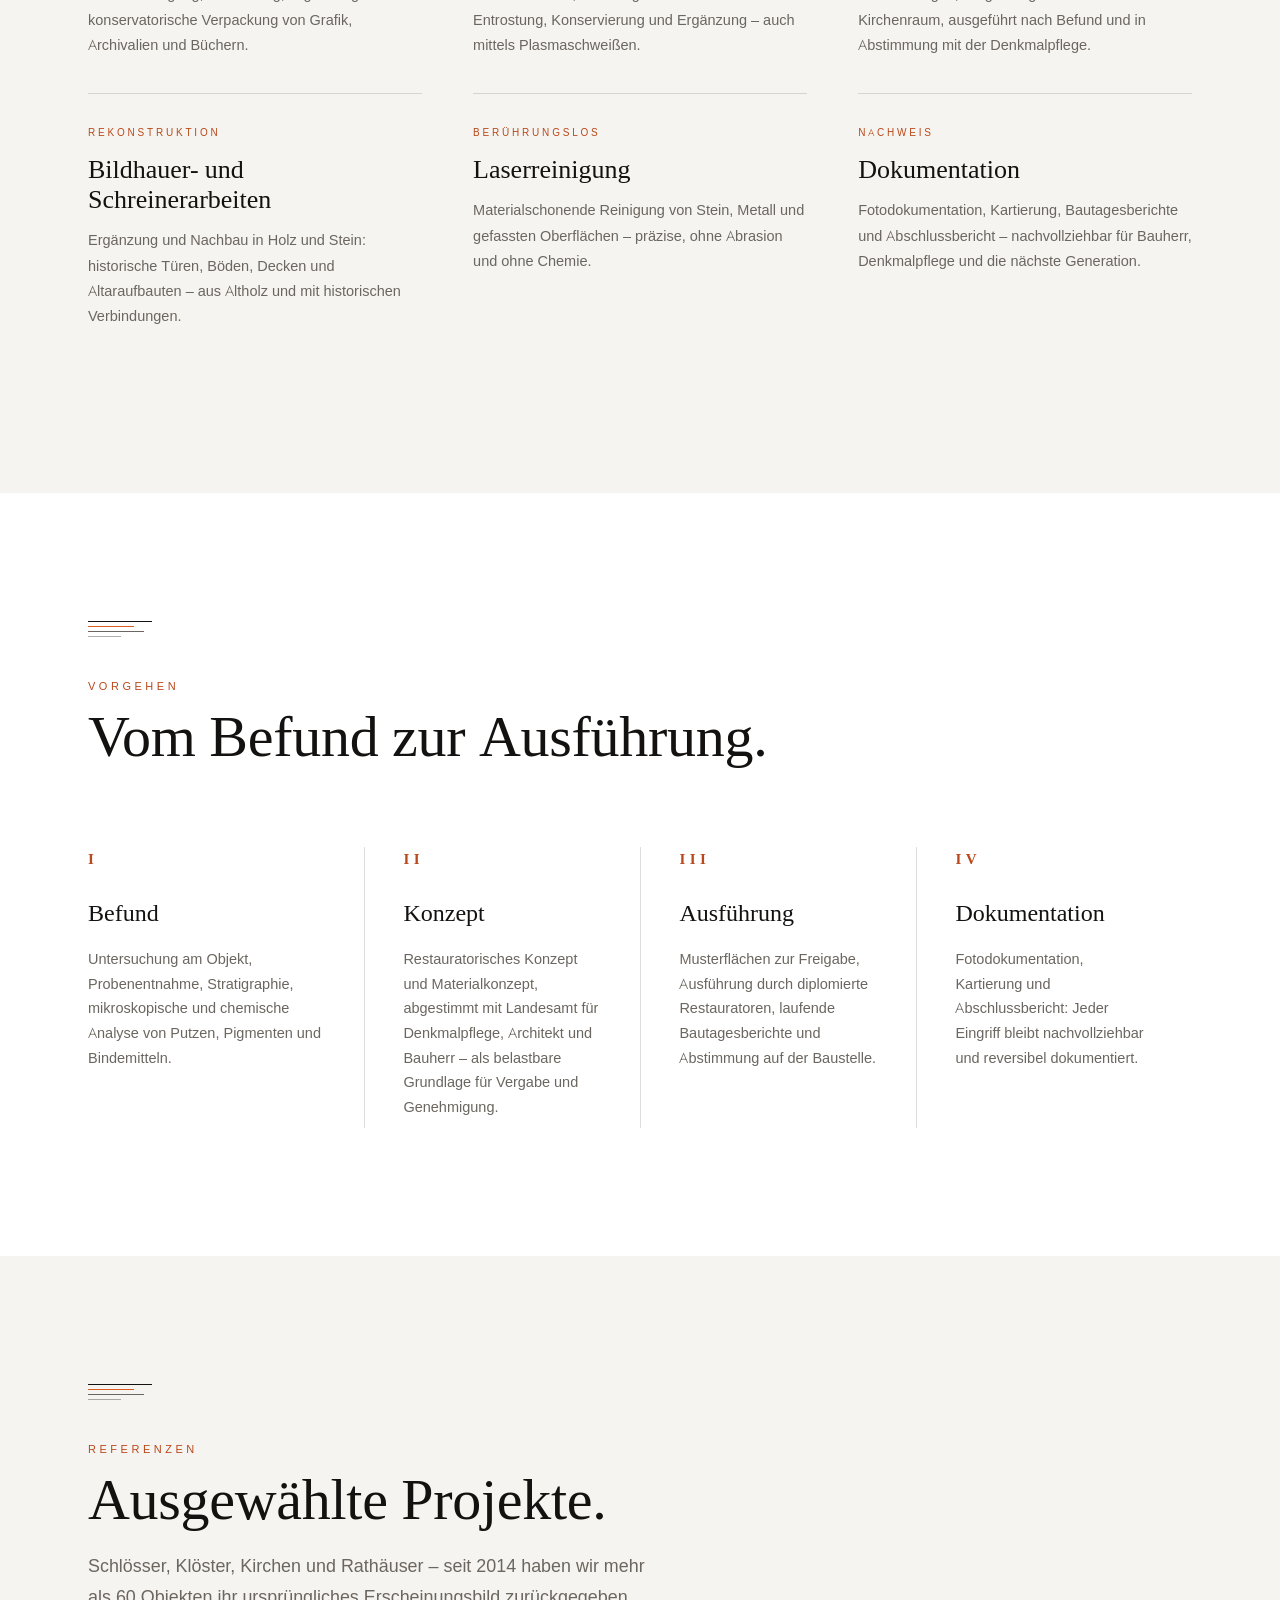
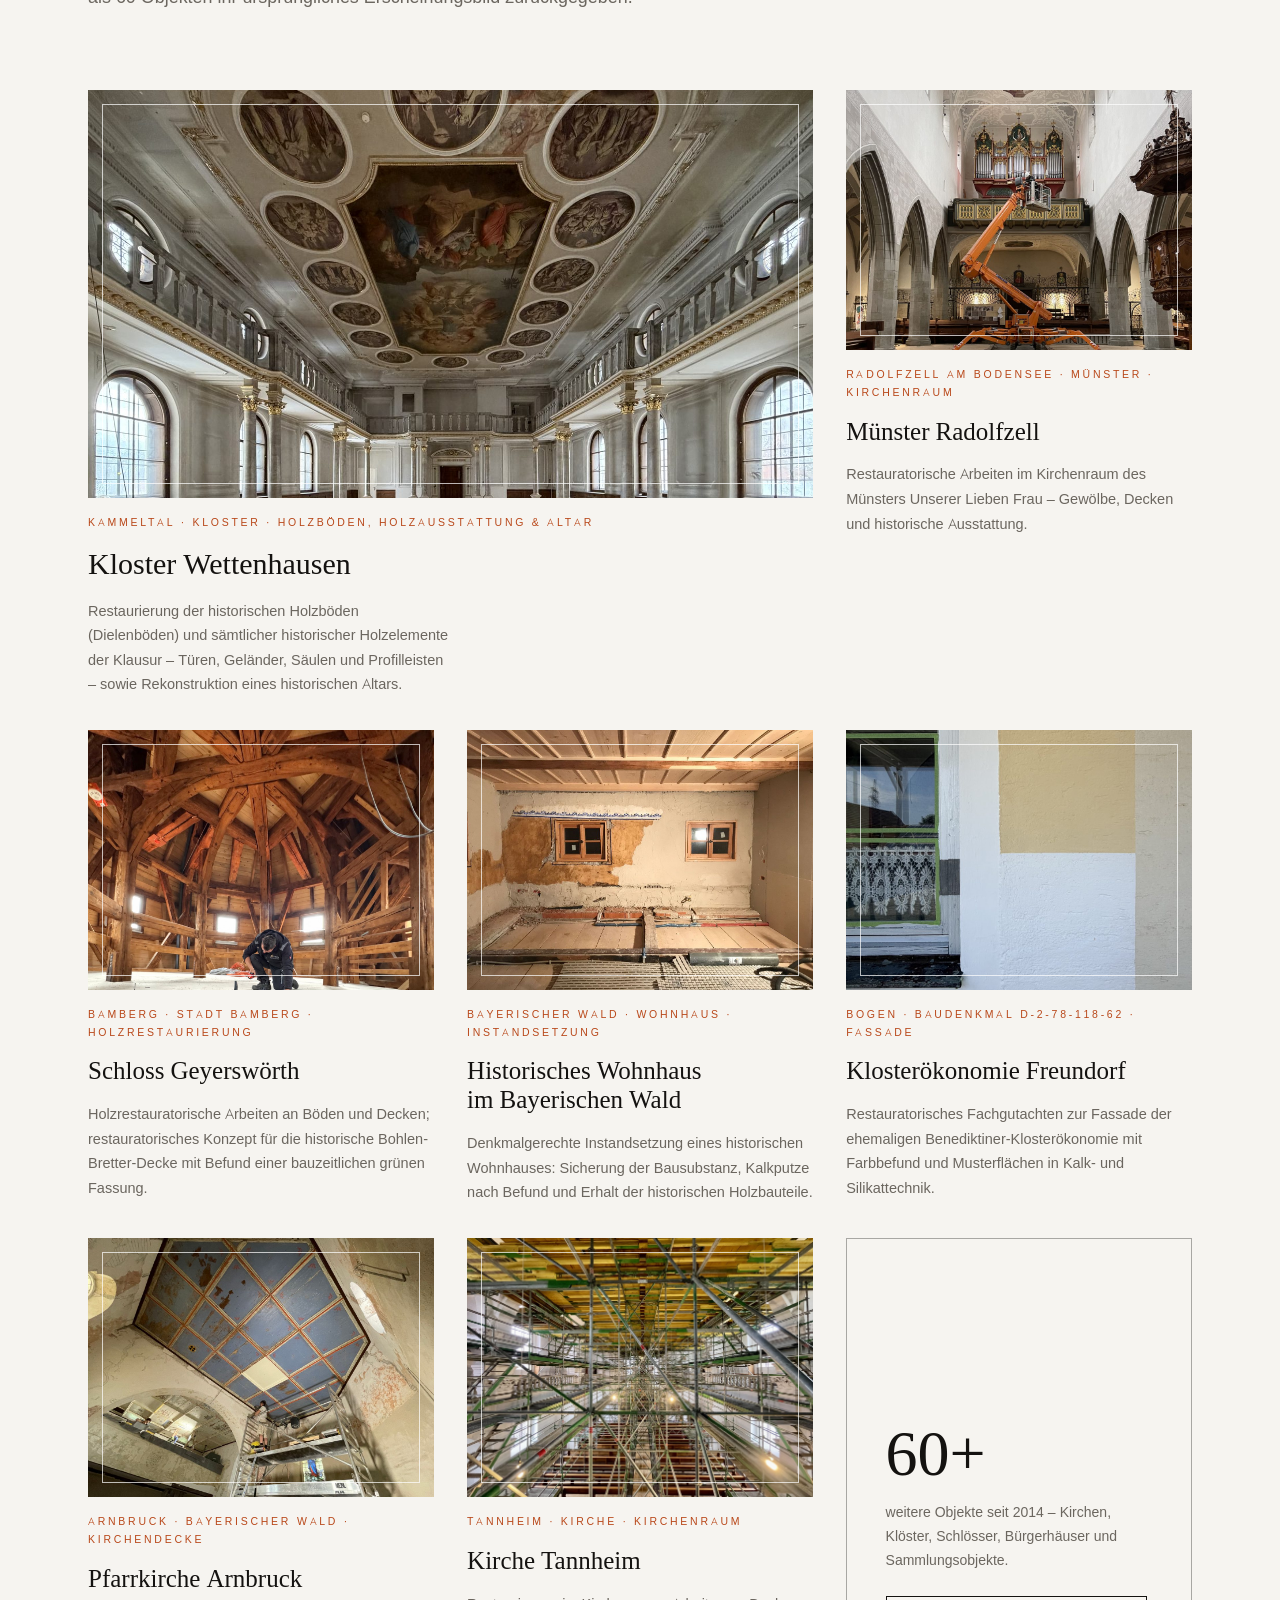
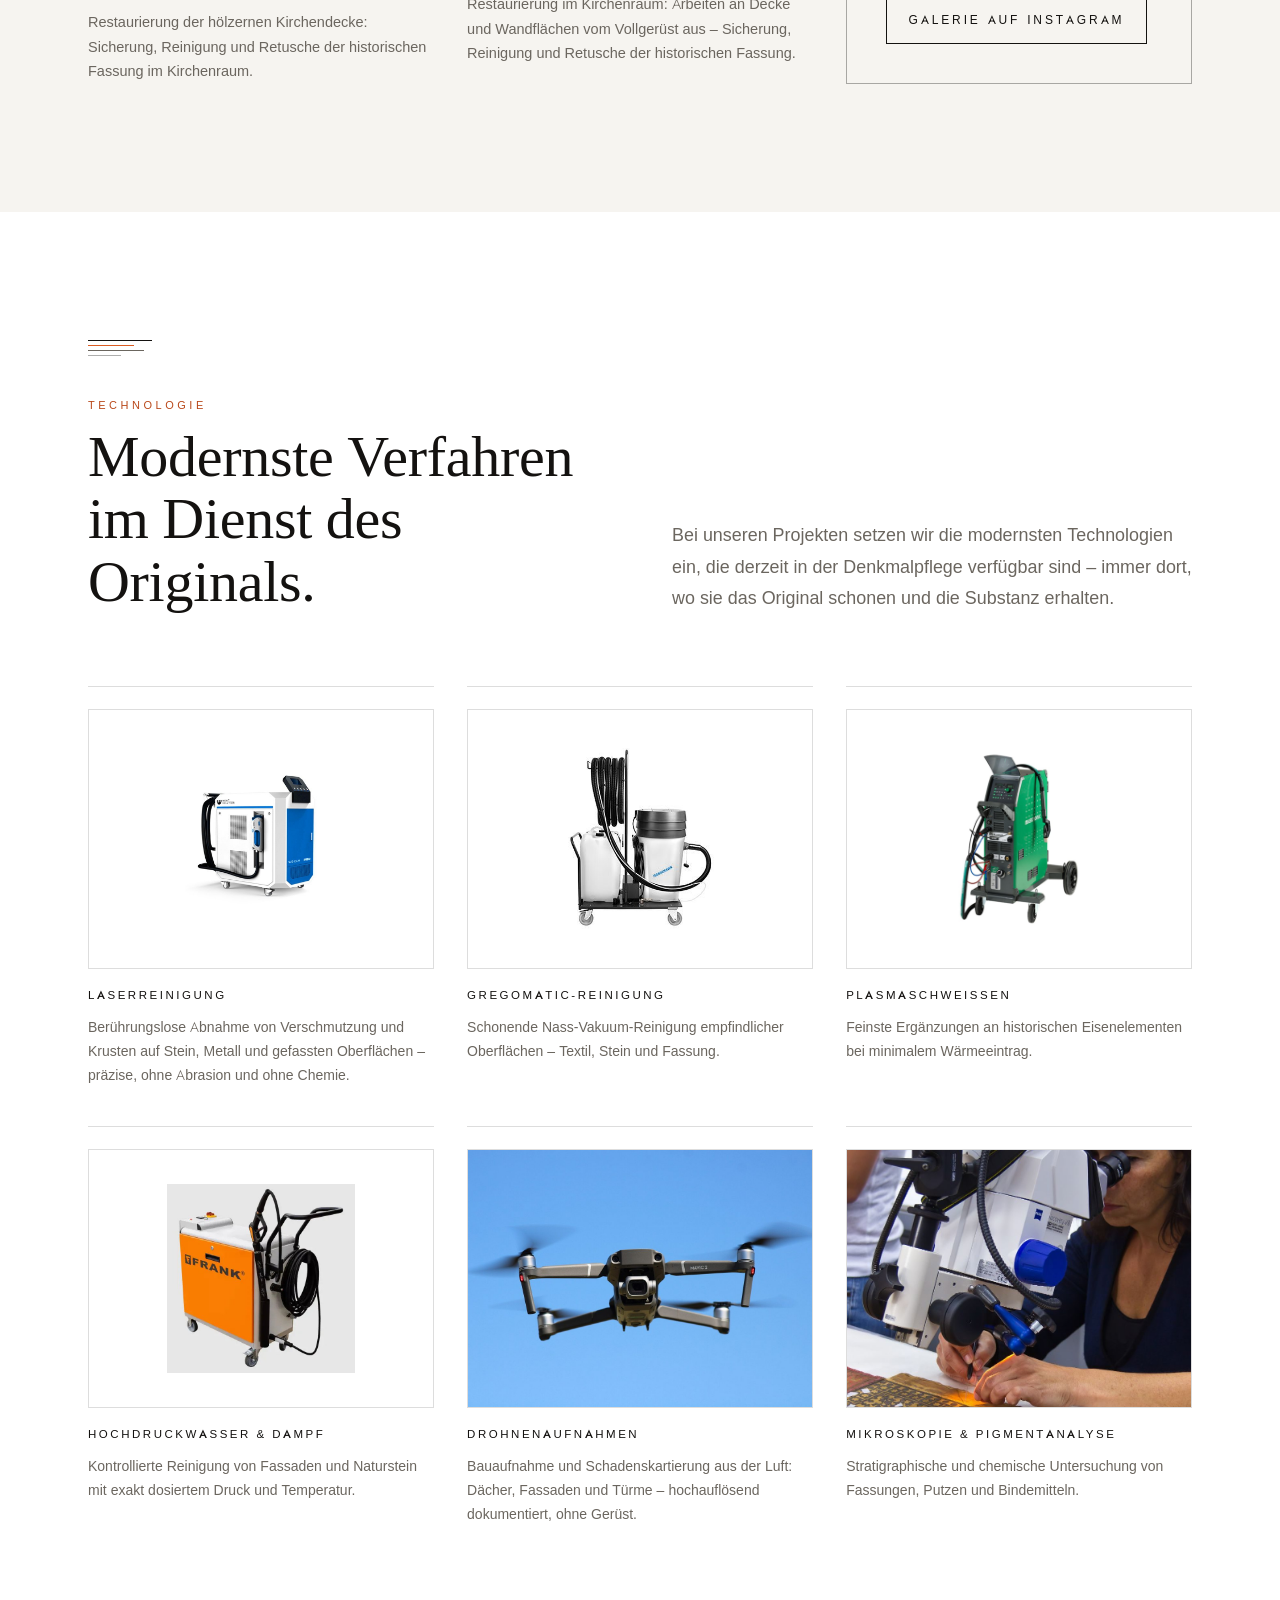
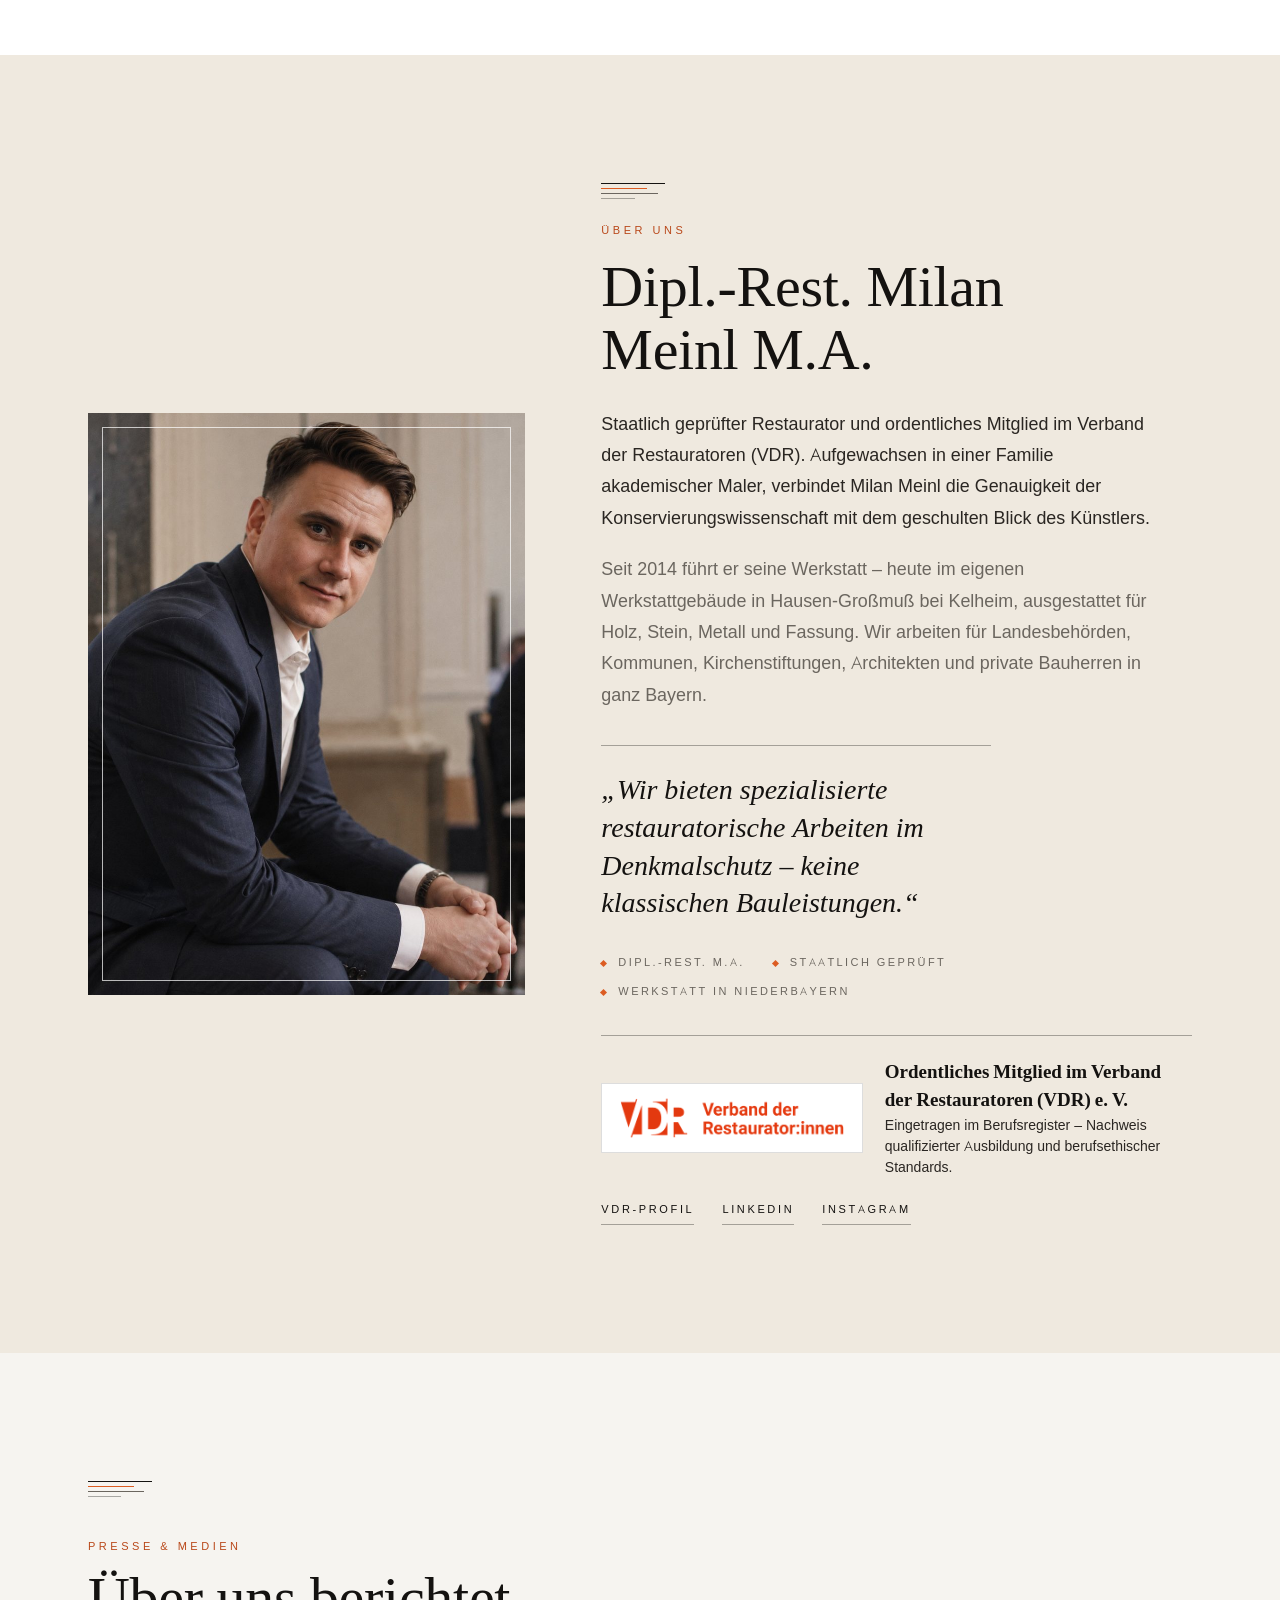
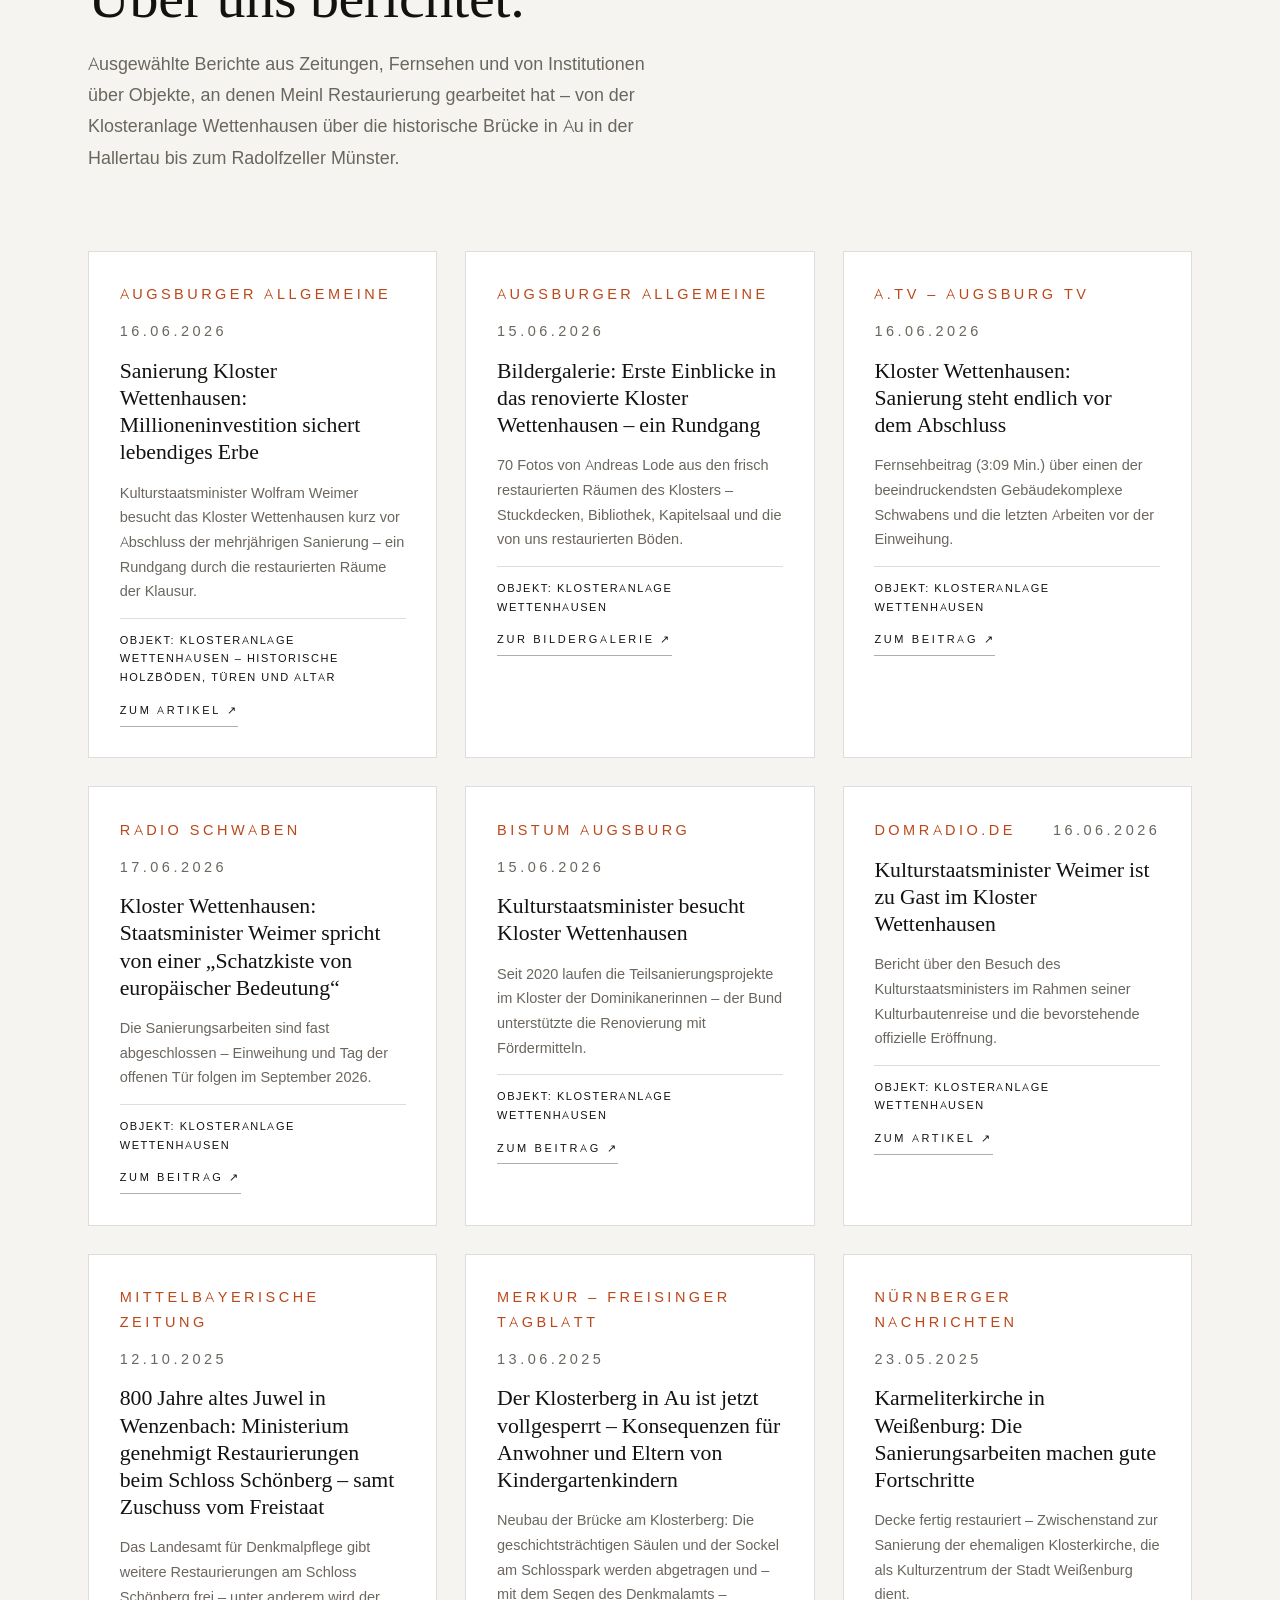
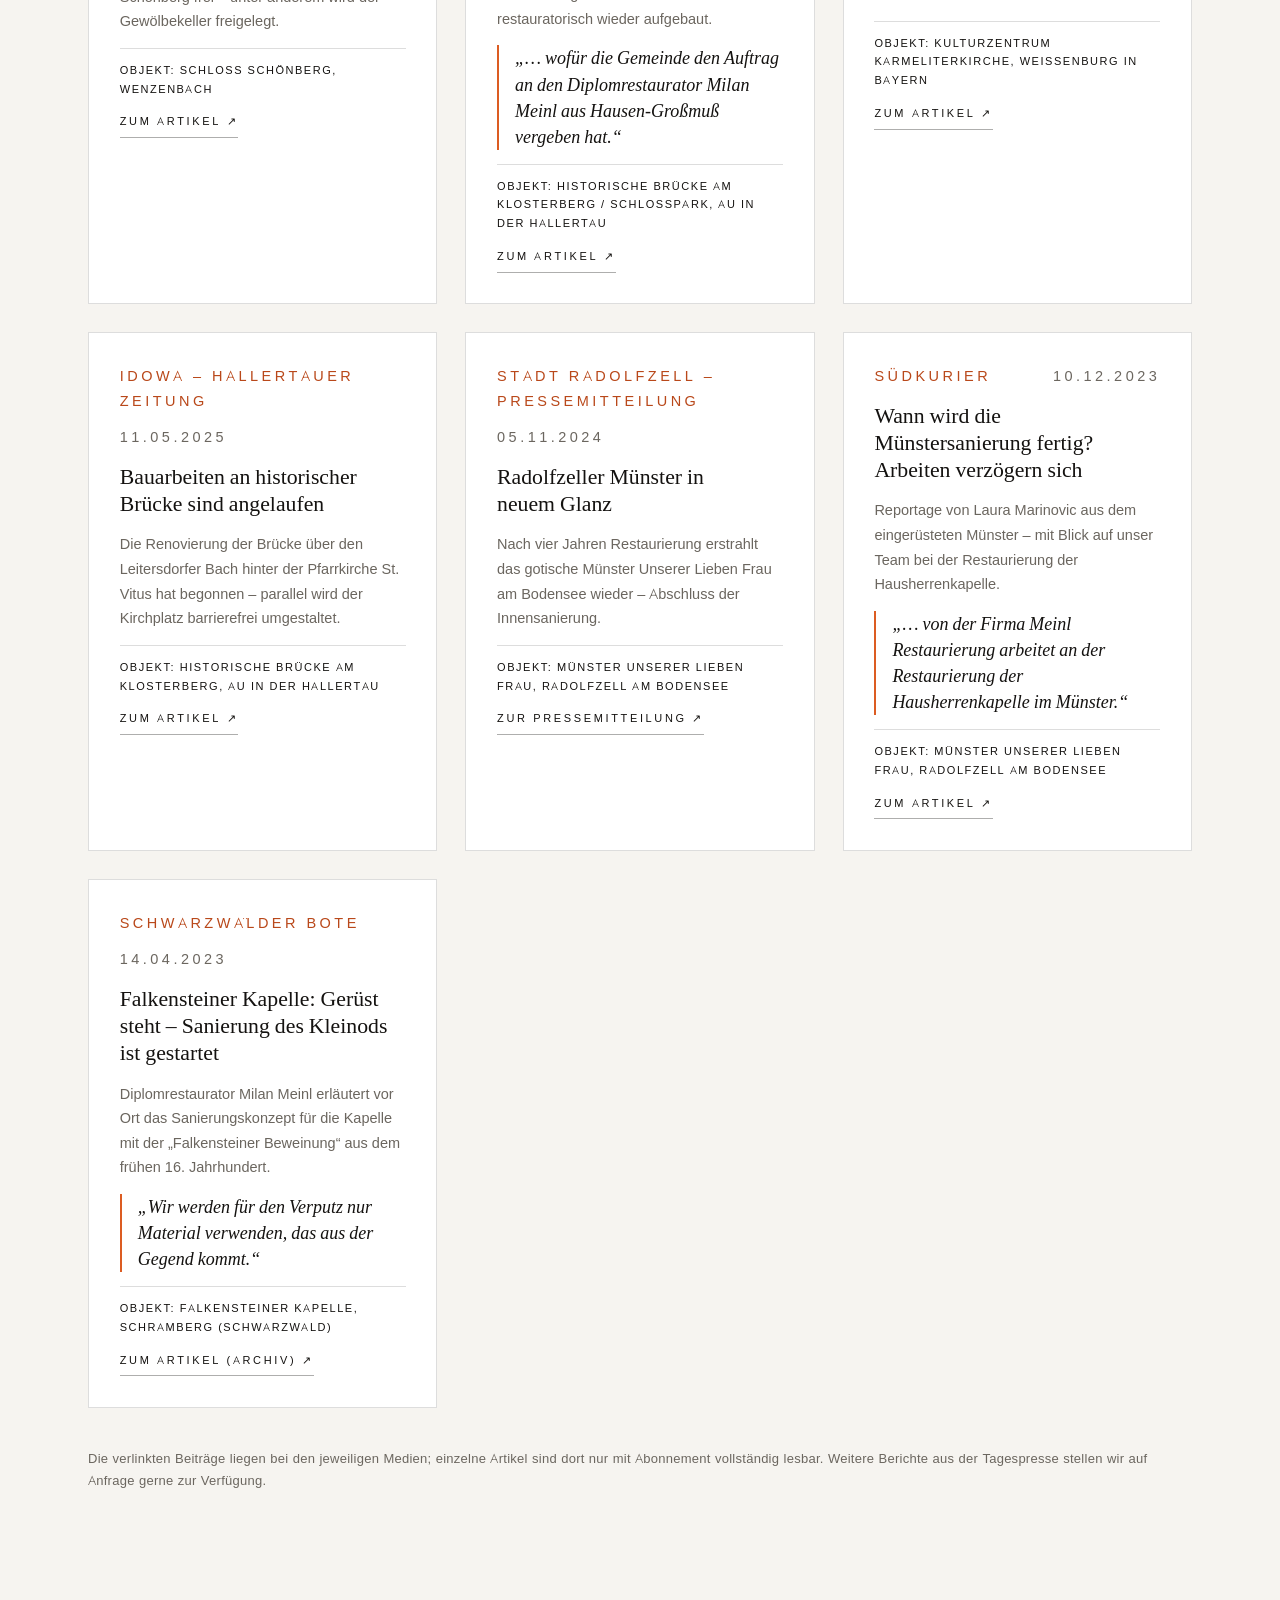
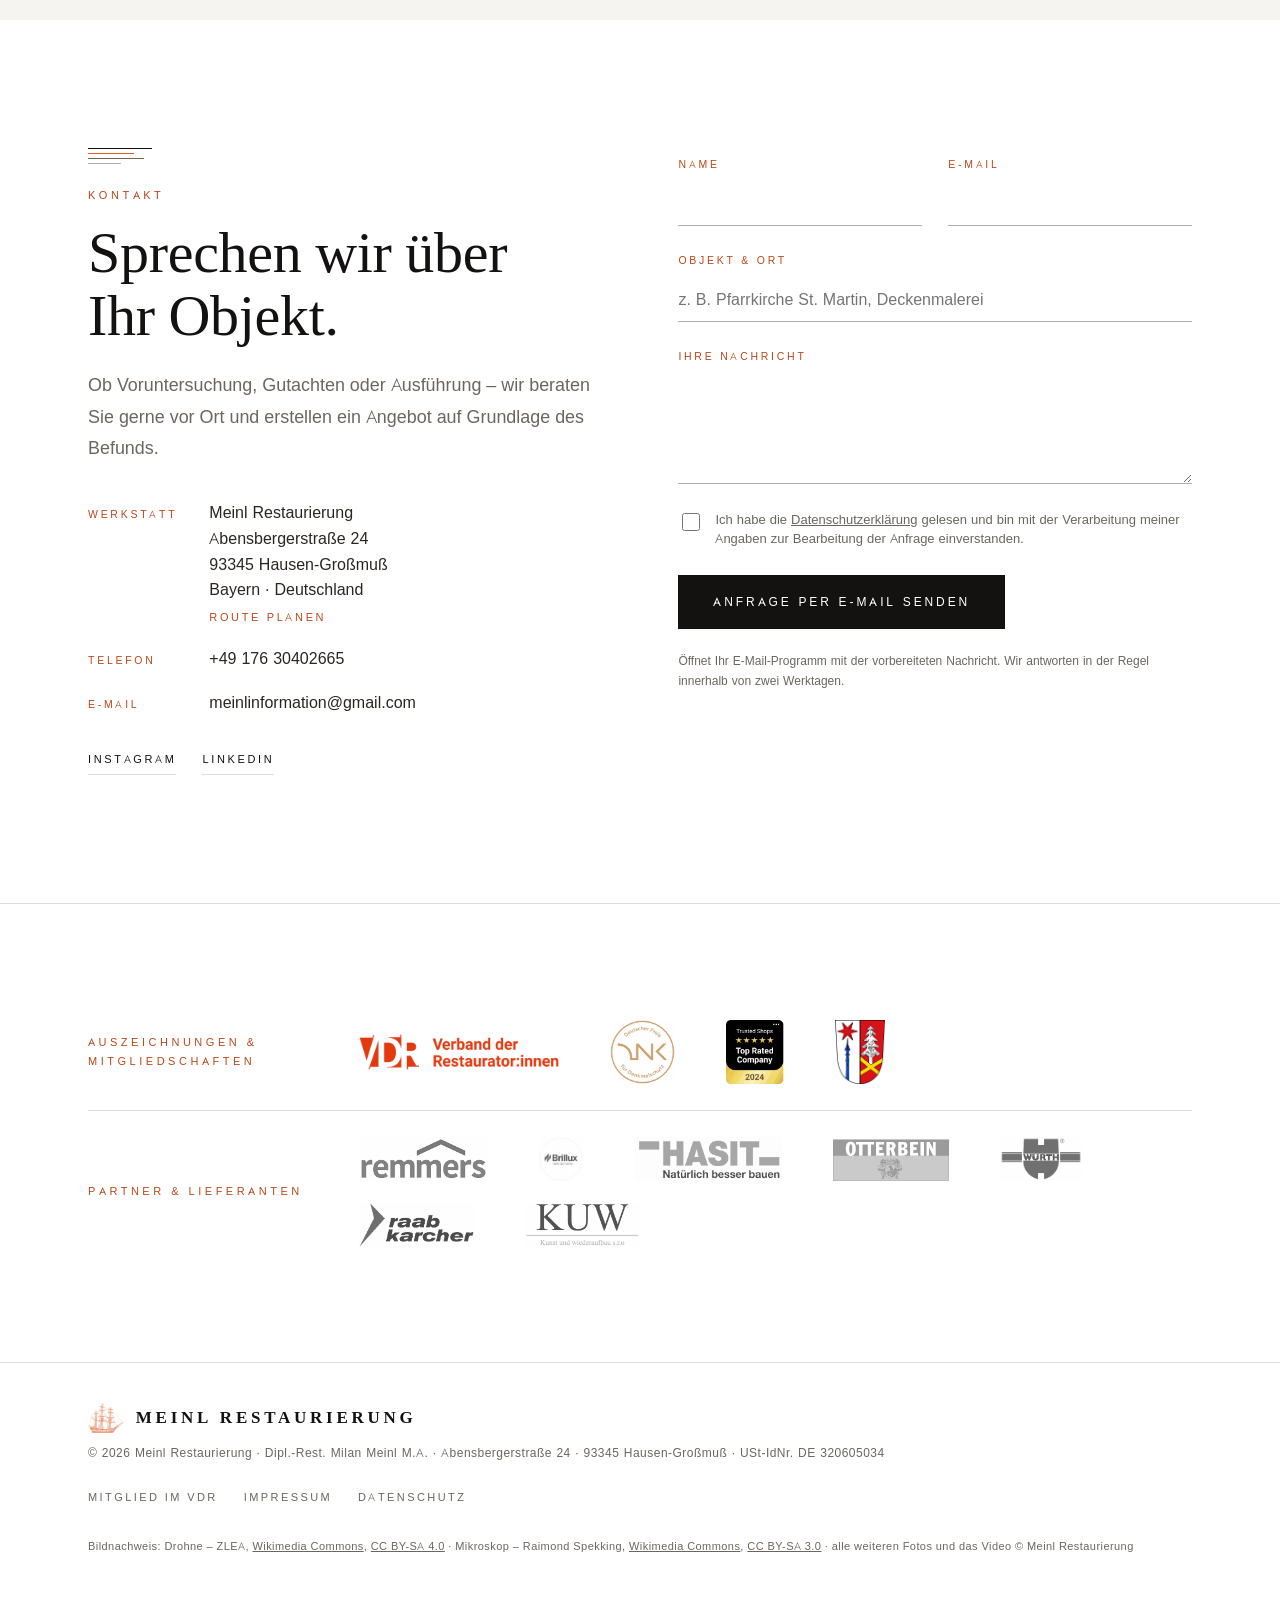
==== commit f12a18f0: "Rechtstexte aktualisiert: OS-Plattform-Hinweis entfernt (VO (EU) 2024/3228), Haftungshinweis nach DS" ====
--- a/index.html
+++ b/index.html
@@ -562,7 +562,7 @@
       <a href="impressum.html">Impressum</a>
       <a href="datenschutz.html">Datenschutz</a>
     </nav>
-    <p class="credits">Bildnachweis: Drohne – ZLEA, Wikimedia Commons, <a href="https://creativecommons.org/licenses/by-sa/4.0/" target="_blank" rel="noopener">CC BY-SA 4.0</a> · Mikroskop – Raimond Spekking, Wikimedia Commons, <a href="https://creativecommons.org/licenses/by-sa/3.0/" target="_blank" rel="noopener">CC BY-SA 3.0</a> · alle weiteren Fotos © Meinl Restaurierung</p>
+    <p class="credits">Bildnachweis: Drohne – ZLEA, <a href="https://commons.wikimedia.org/wiki/File:DJI_L1P_Mavic_2_Pro_(2-2-2024).jpg" target="_blank" rel="noopener">Wikimedia Commons</a>, <a href="https://creativecommons.org/licenses/by-sa/4.0/deed.de" target="_blank" rel="noopener">CC BY-SA 4.0</a> · Mikroskop – Raimond Spekking, <a href="https://commons.wikimedia.org/wiki/File:Dreikronenbanner_-_K%C3%B6lner_Stadtbanner_-_Restaurierung-2851.jpg" target="_blank" rel="noopener">Wikimedia Commons</a>, <a href="https://creativecommons.org/licenses/by-sa/3.0/deed.de" target="_blank" rel="noopener">CC BY-SA 3.0</a> · alle weiteren Fotos und das Video © Meinl Restaurierung</p>
   </div>
 </footer>
 
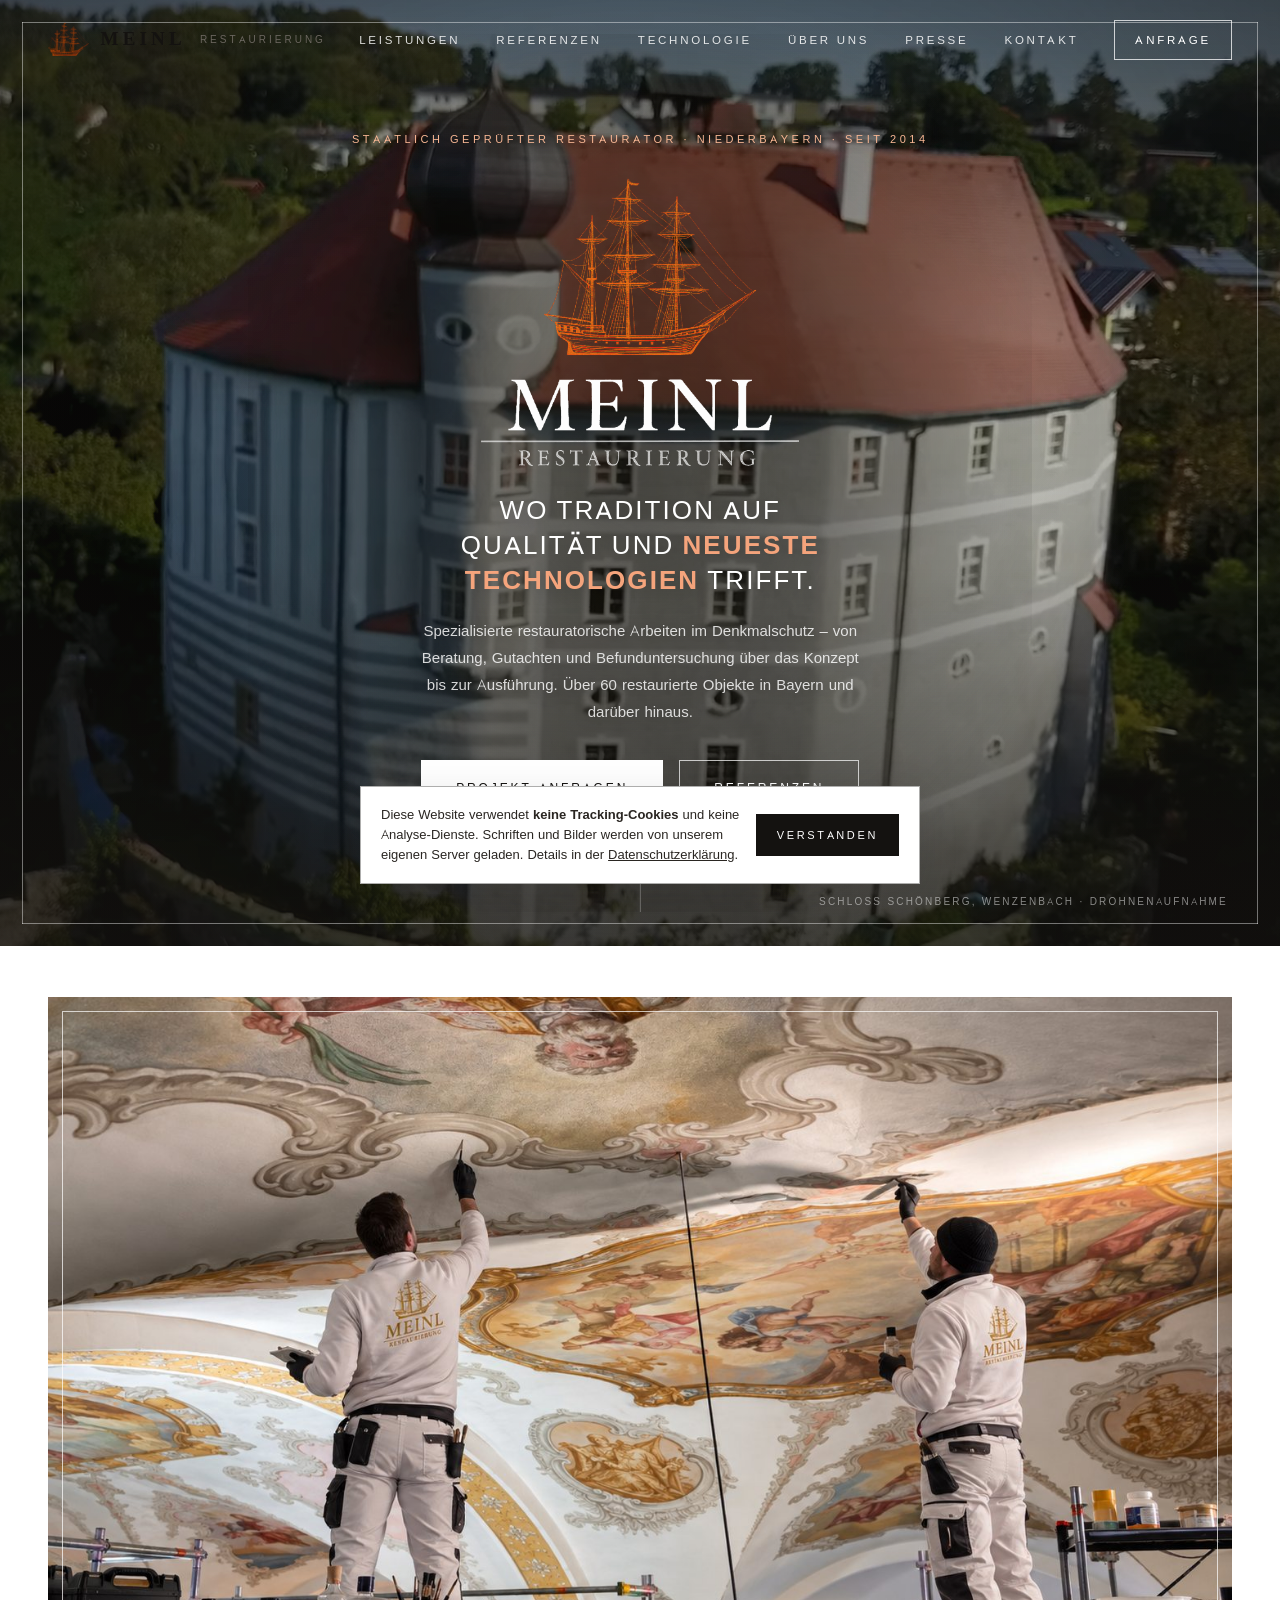
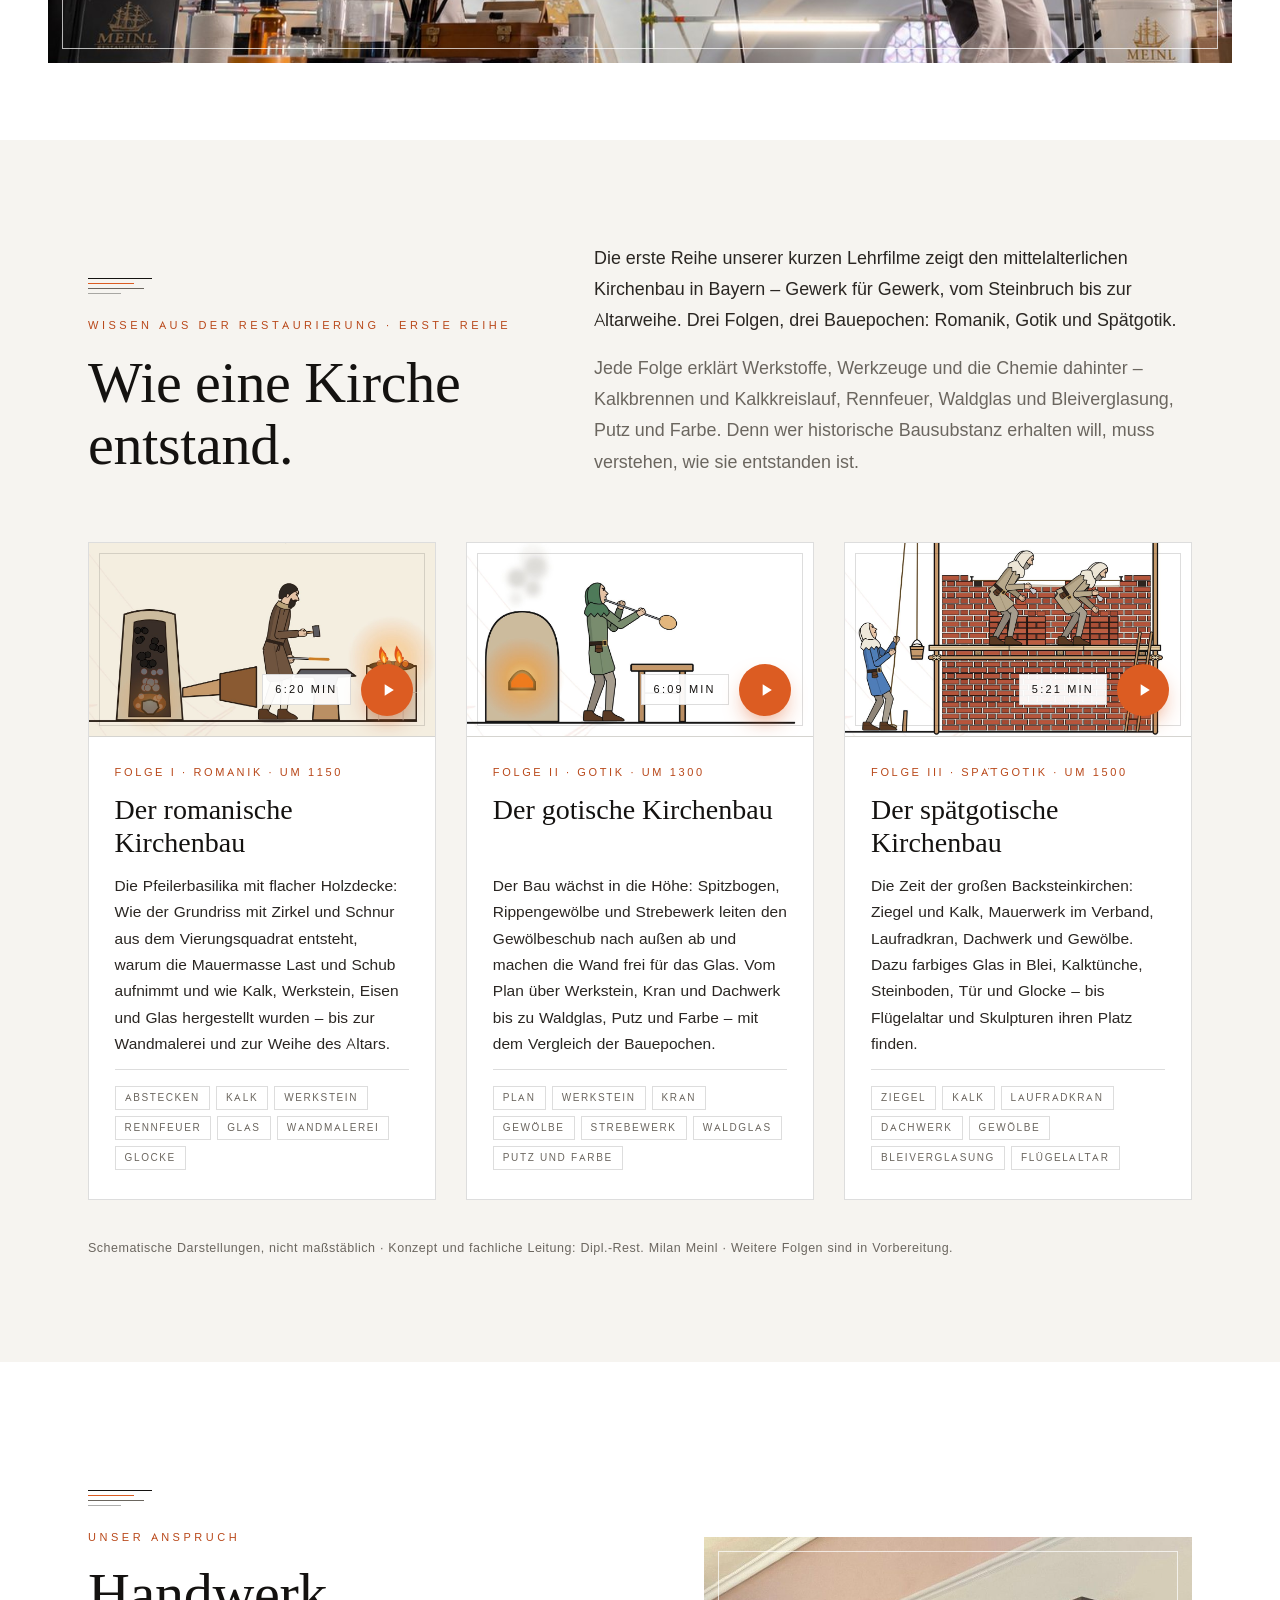
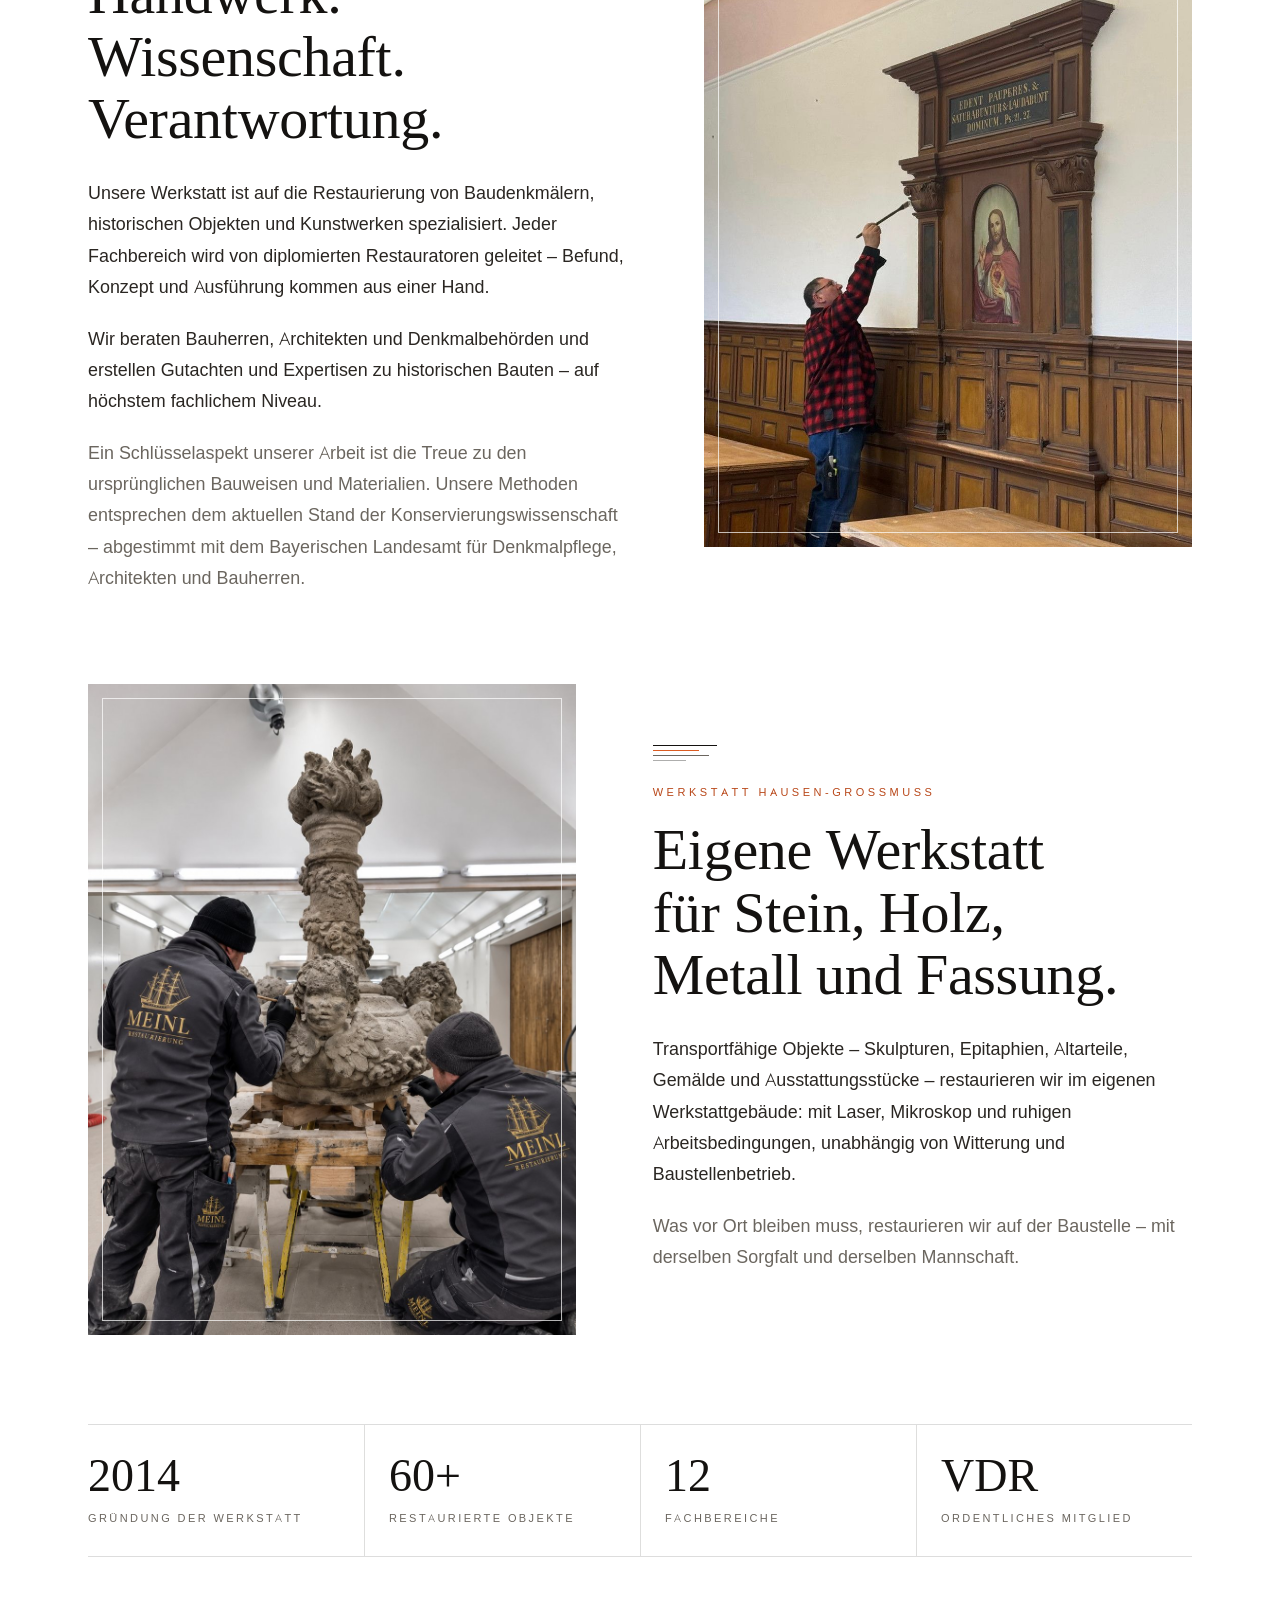
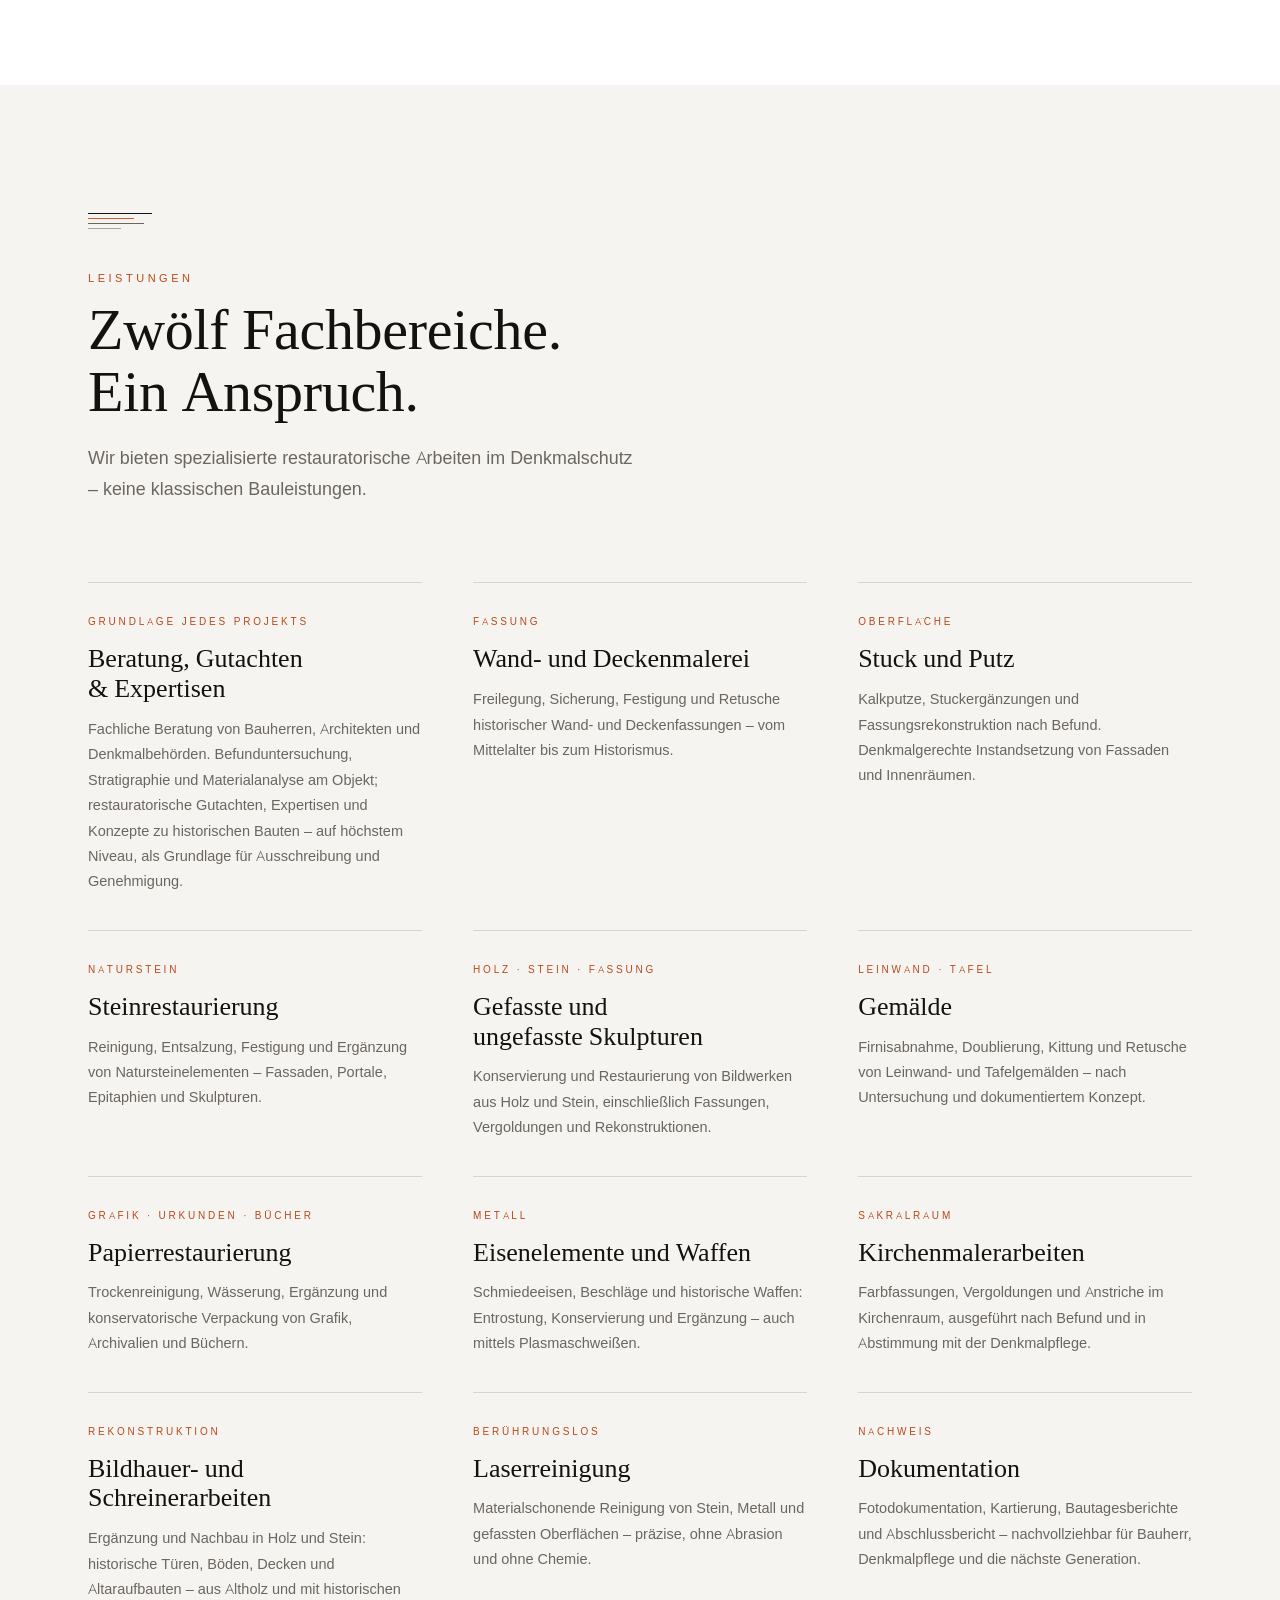
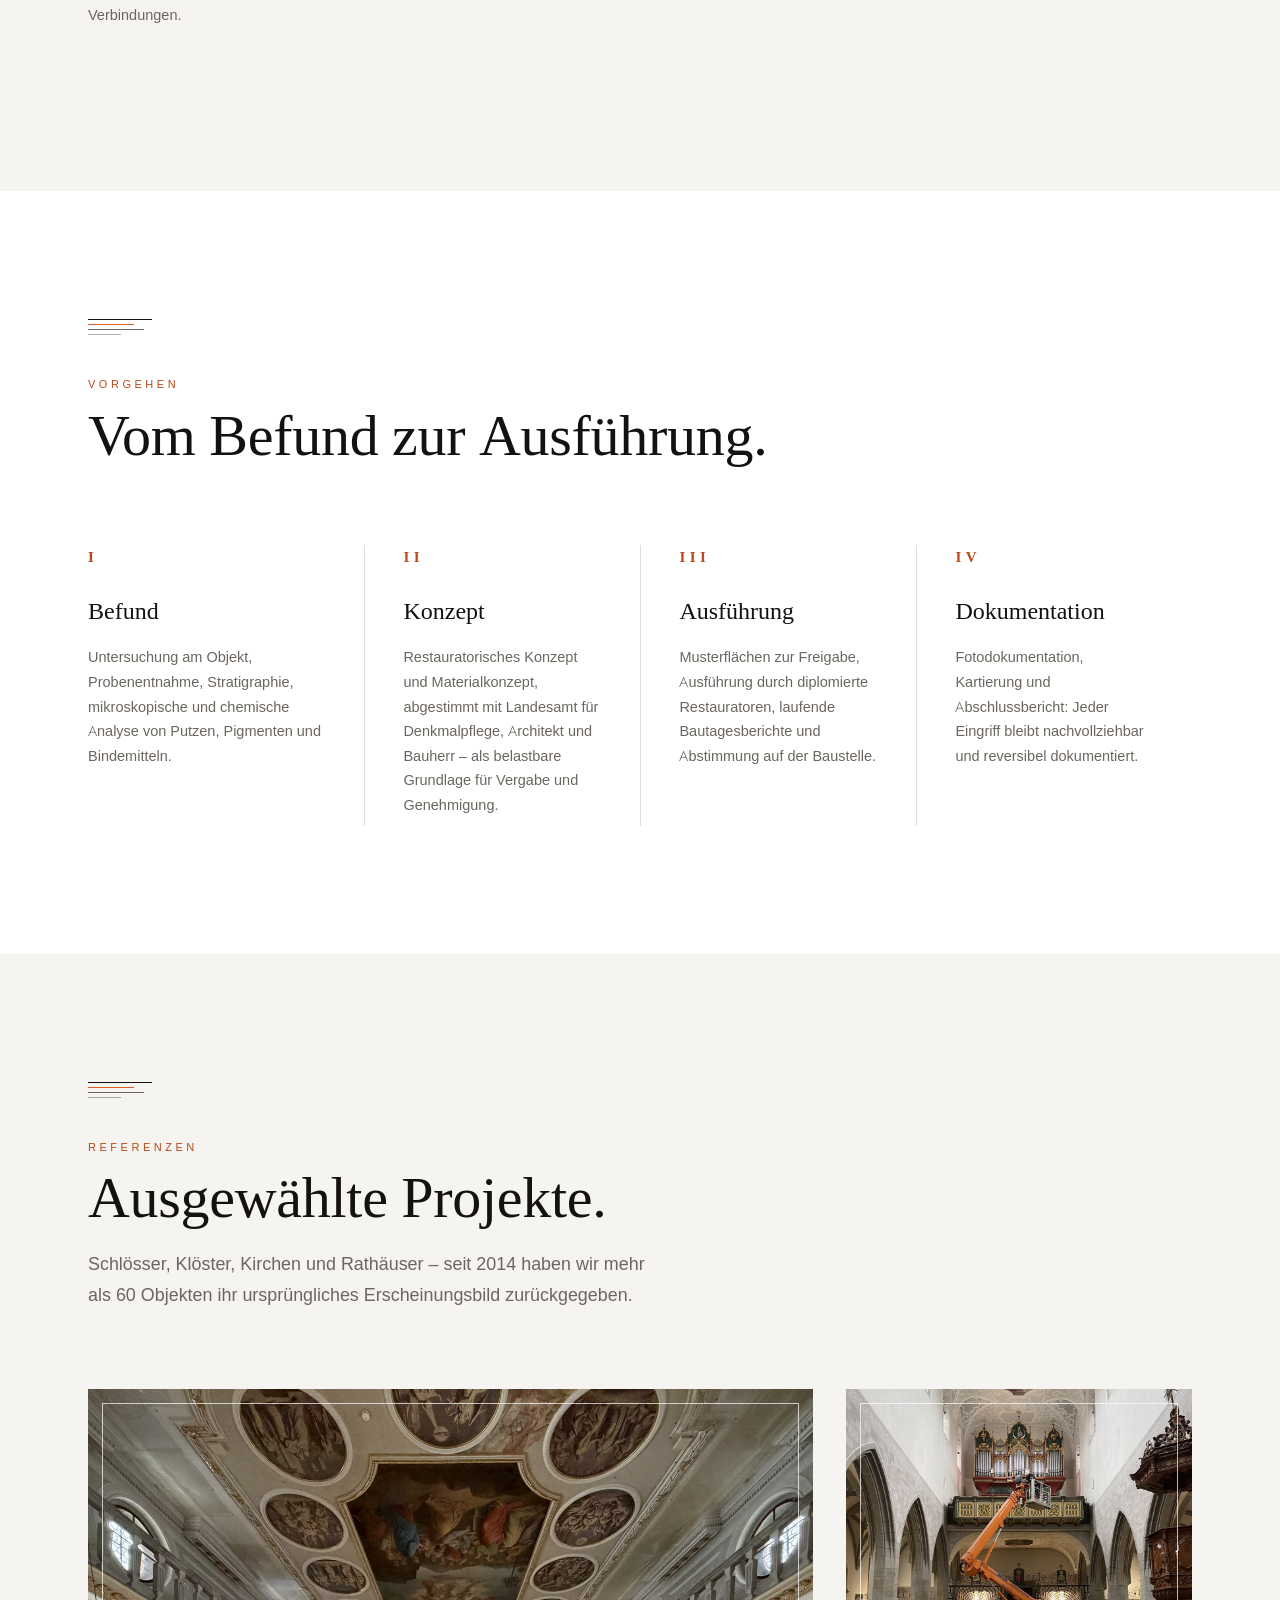
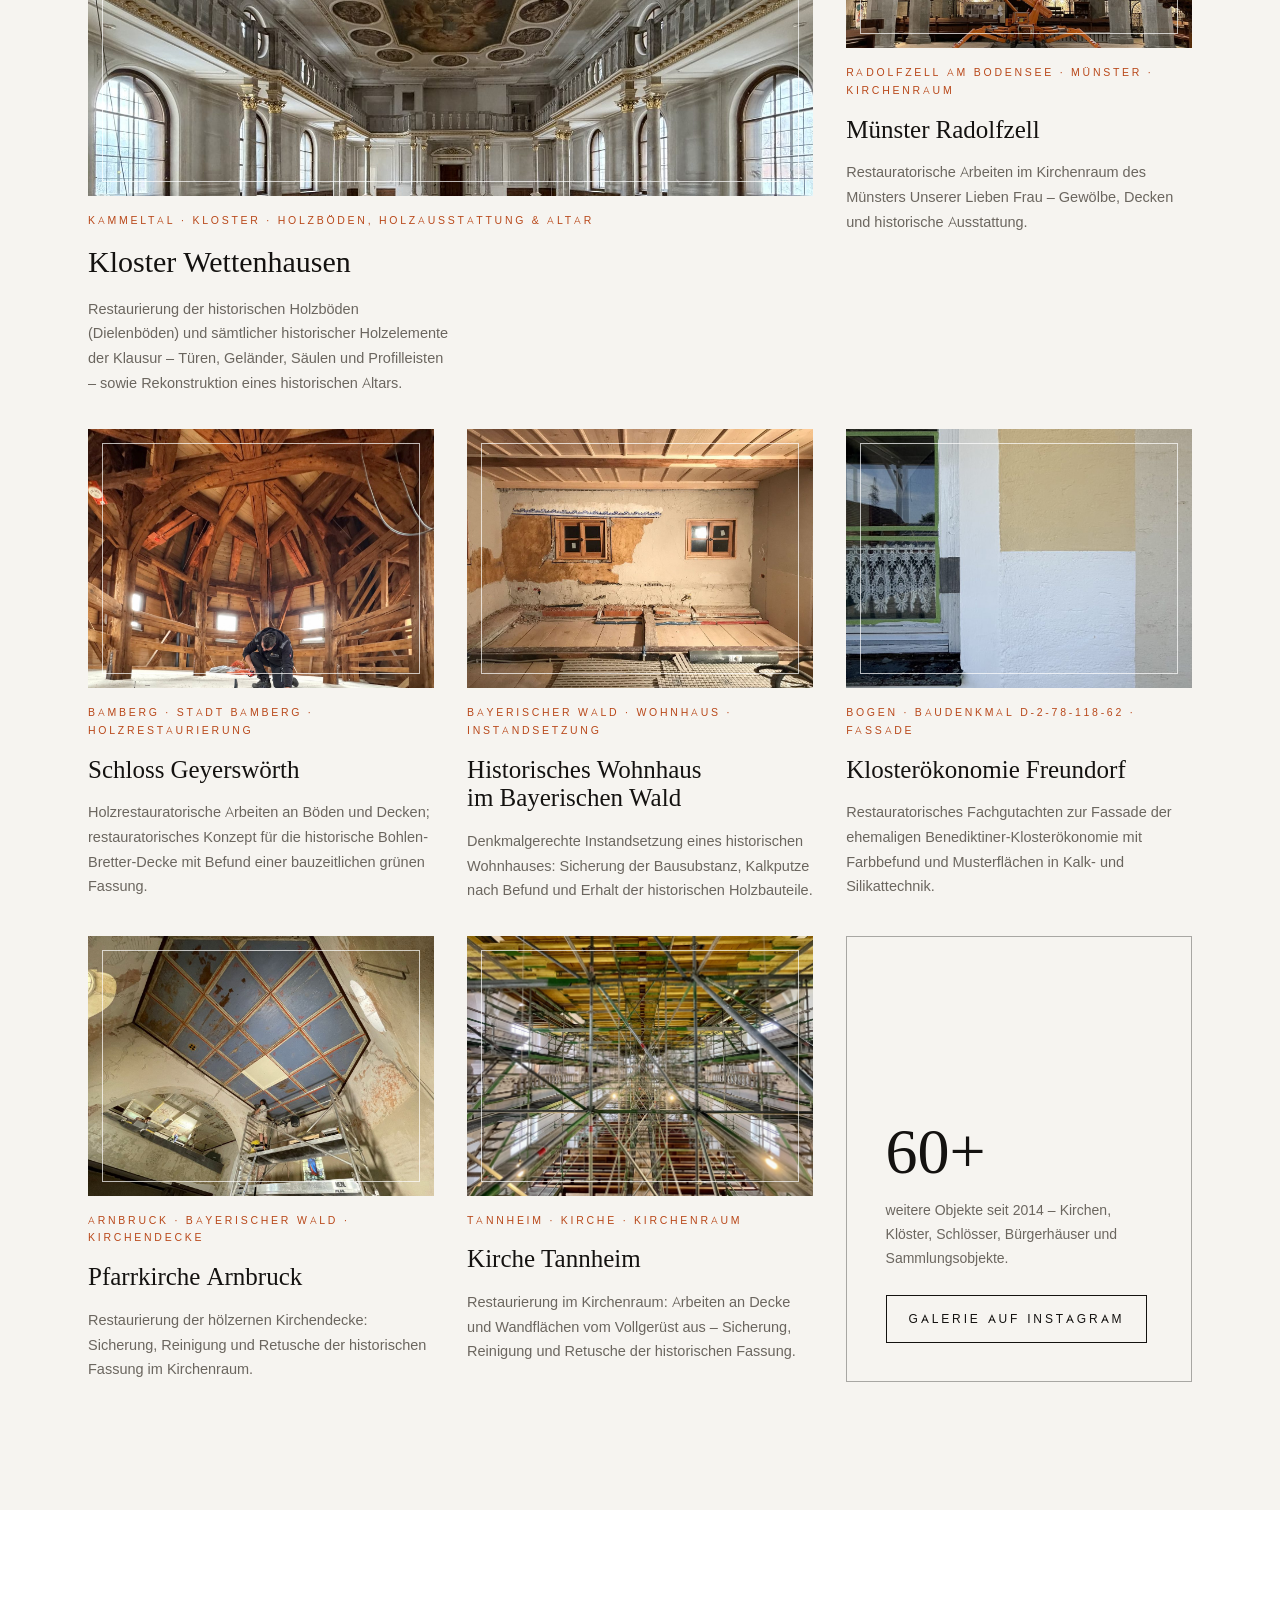
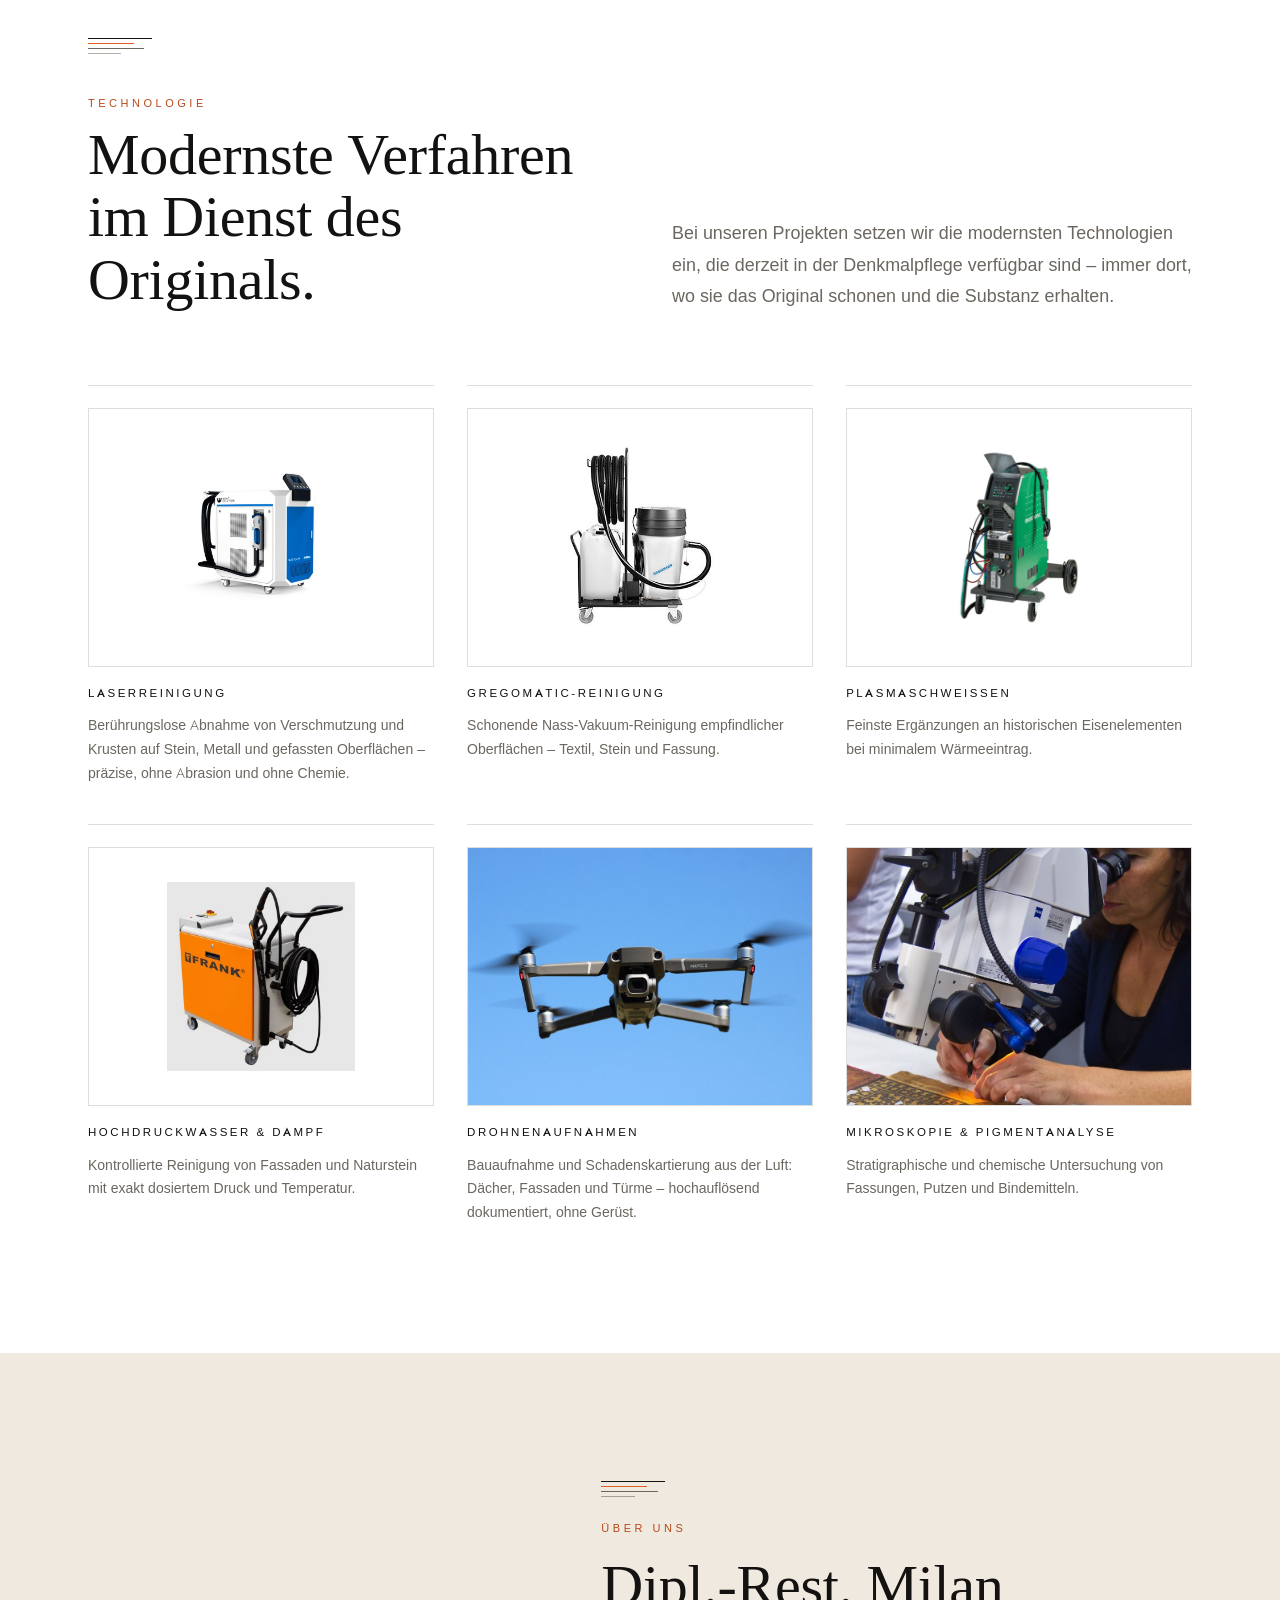
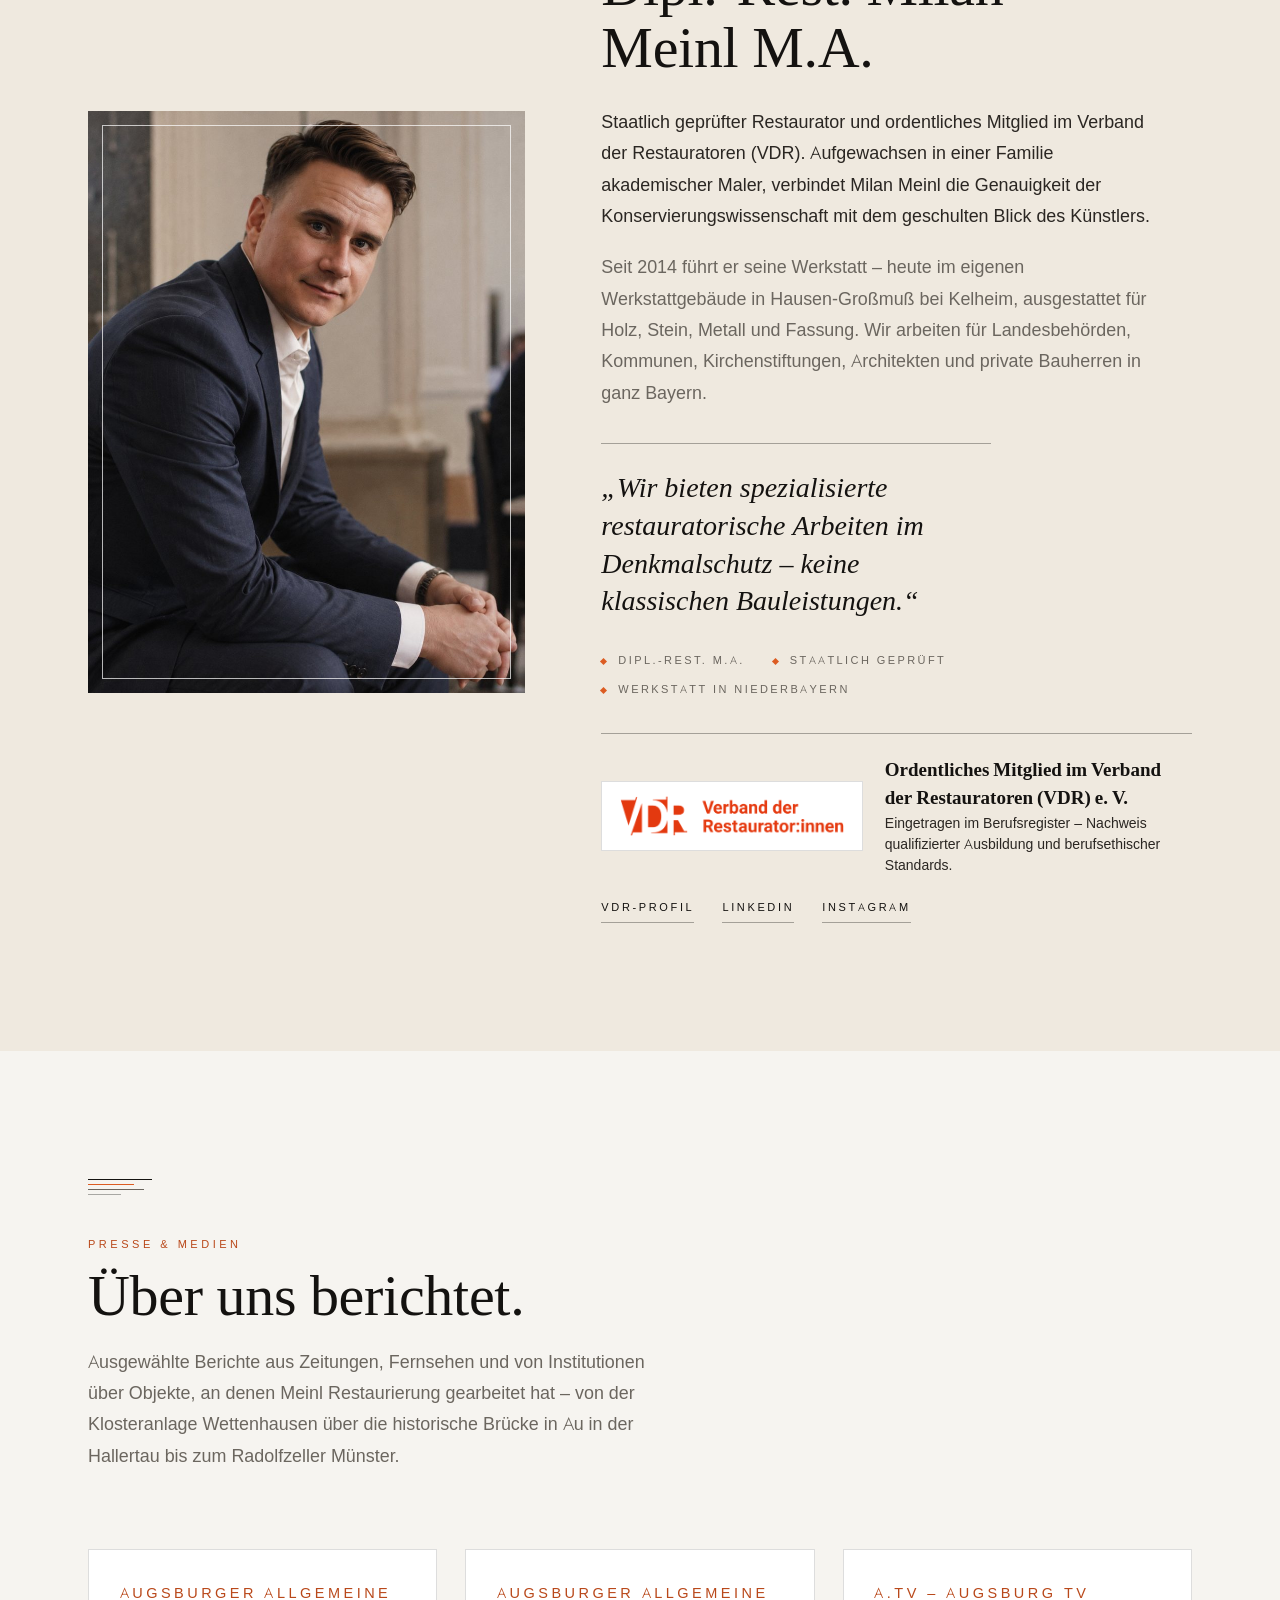
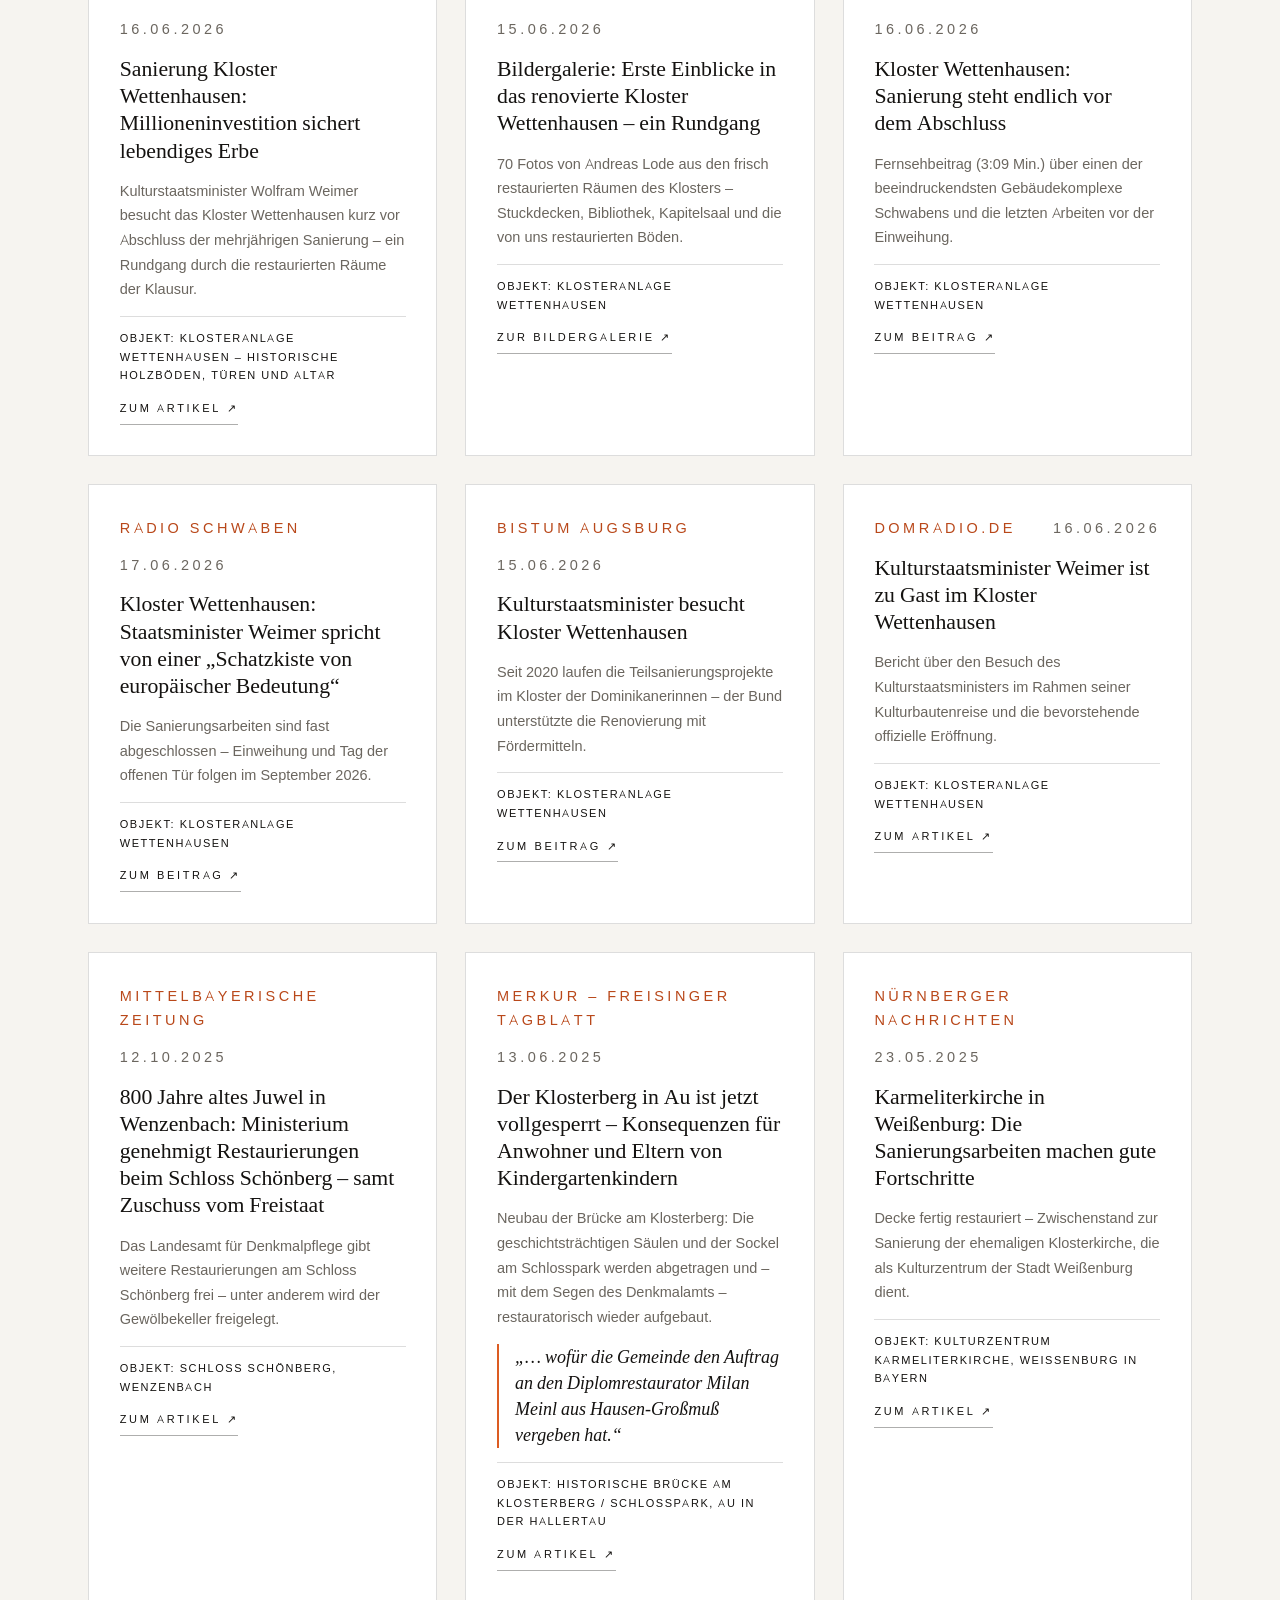
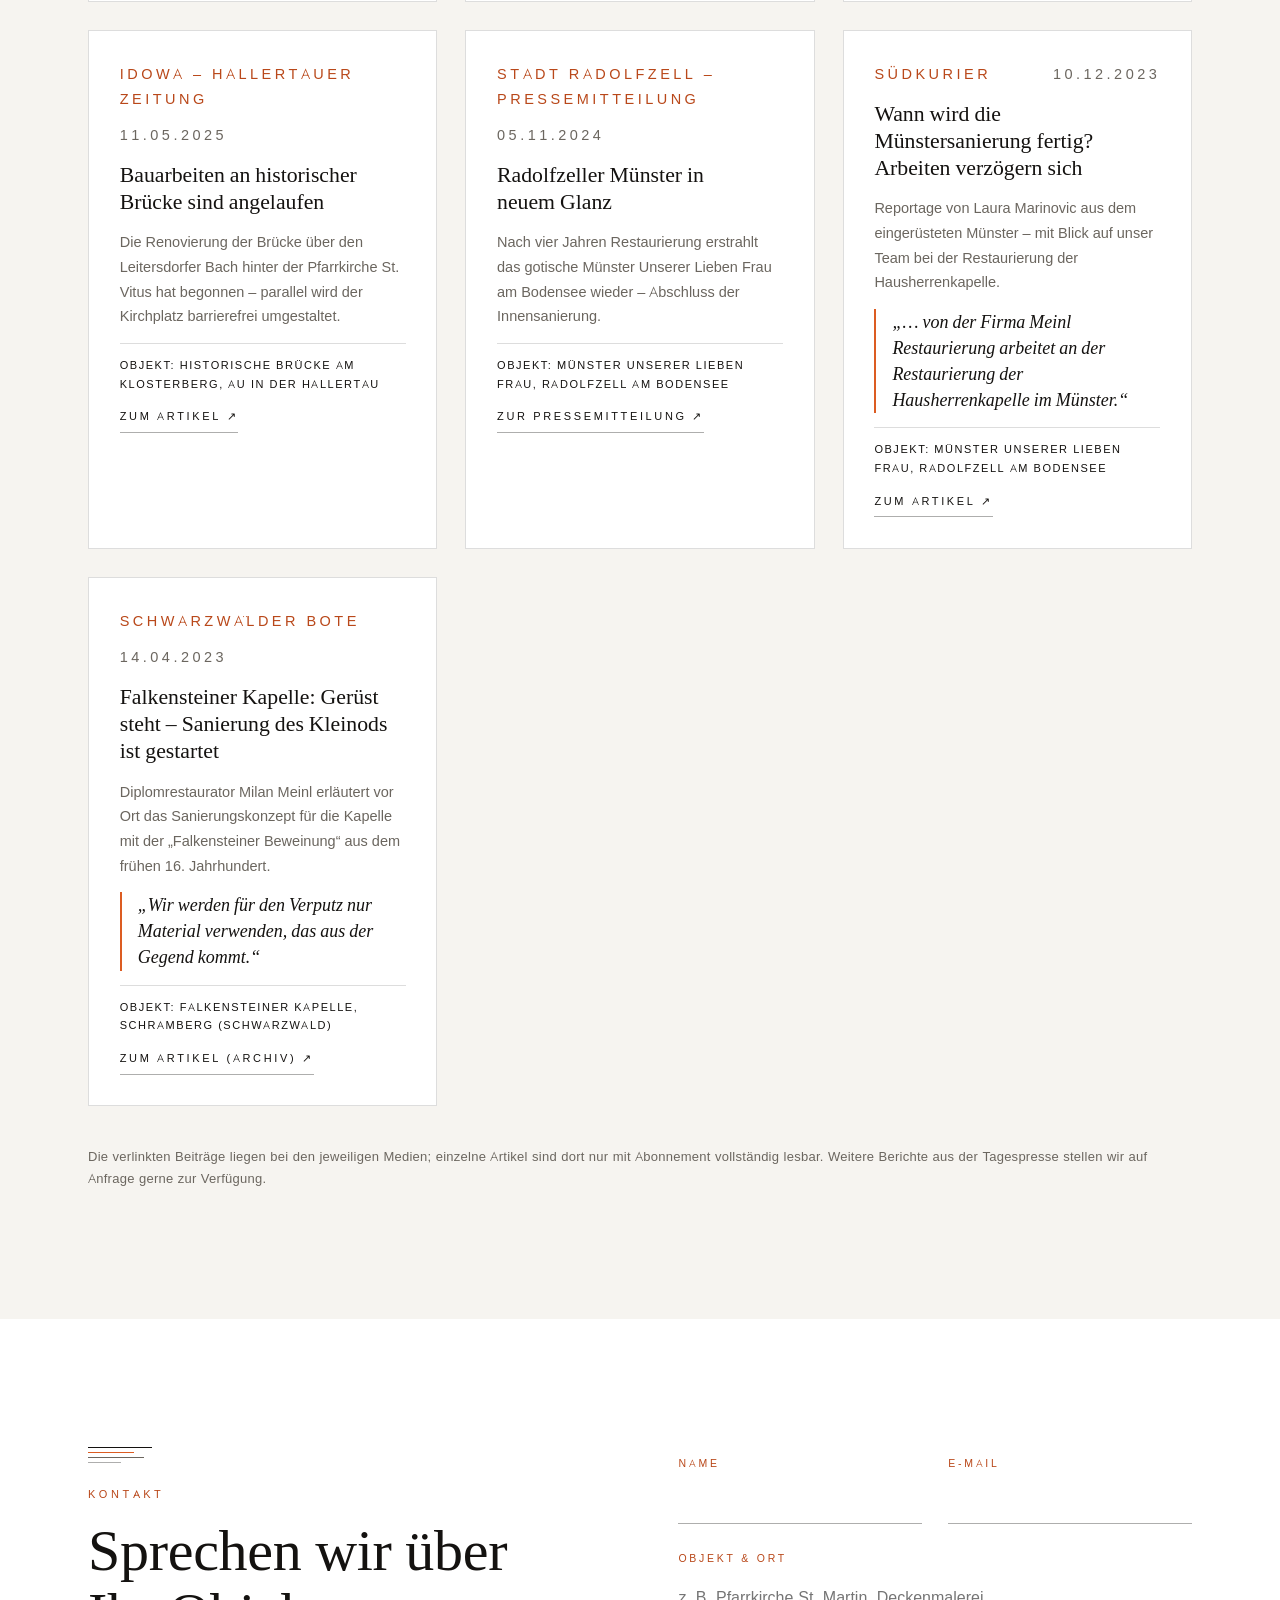
==== commit 938e3dc4: "Lehrfilme: erste Reihe „Wie eine Kirche entstand“ (Romanik, Gotik, Spätgotik) unter dem Bild nach de" ====
--- a/index.html
+++ b/index.html
@@ -38,6 +38,7 @@
   <button class="burger" id="burger" aria-label="Menü öffnen" aria-expanded="false" aria-controls="mobileMenu"><span></span><span></span><span></span></button>
 </nav>
 <div class="mobile-menu" id="mobileMenu">
+  <a href="#lehrfilme">Lehrfilme</a>
   <a href="#leistungen">Leistungen</a>
   <a href="#referenzen">Referenzen</a>
   <a href="#technologie">Technologie</a>
@@ -73,6 +74,80 @@
 <div class="hero-photo">
   <figure class="photo framed"><img src="img/hero-deckenmalerei.jpg" alt="Restauratoren von Meinl Restaurierung bei der Retusche einer barocken Deckenmalerei" width="1448" height="1086" loading="lazy" decoding="async"></figure>
 </div>
+
+<!-- ================= LEHRFILME ================= -->
+<section class="films band" id="lehrfilme">
+  <div class="container">
+    <div class="films-head">
+      <div>
+        <div class="strata" aria-hidden="true"><i></i><i></i><i></i><i></i></div>
+        <p class="kicker">Wissen aus der Restaurierung · Erste Reihe</p>
+        <h2 class="h2" style="margin:18px 0 0">Wie eine Kirche<br>entstand.</h2>
+      </div>
+      <div>
+        <p class="lede">Die erste Reihe unserer kurzen Lehrfilme zeigt den mittelalterlichen Kirchenbau in Bayern – Gewerk für Gewerk, vom Steinbruch bis zur Altarweihe. Drei Folgen, drei Bauepochen: Romanik, Gotik und Spätgotik.</p>
+        <p class="lede muted" style="margin-top:16px">Jede Folge erklärt Werkstoffe, Werkzeuge und die Chemie dahinter – Kalkbrennen und Kalkkreislauf, Rennfeuer, Waldglas und Bleiverglasung, Putz und Farbe. Denn wer historische Bausubstanz erhalten will, muss verstehen, wie sie entstanden ist.</p>
+      </div>
+    </div>
+    <div class="film-grid">
+      <article class="film">
+        <div class="film-media photo">
+          <video controls preload="none" playsinline poster="video/lehrfilm-romanik-poster.jpg" width="1920" height="1080" aria-label="Lehrfilm: Der romanische Kirchenbau">
+            <source src="video/lehrfilm-romanik.mp4" type="video/mp4">
+          </video>
+          <button class="film-play" type="button" aria-label="Lehrfilm abspielen: Der romanische Kirchenbau (6:20 Minuten)">
+            <span class="film-time">6:20 min</span>
+            <span class="film-play-ico" aria-hidden="true"><svg viewBox="0 0 24 24" width="20" height="20"><path d="M8 5.2v13.6L19 12z" fill="currentColor"/></svg></span>
+          </button>
+          <button class="film-close" type="button" aria-label="Film schließen" hidden>Schließen</button>
+        </div>
+        <div class="film-body">
+          <p class="kicker">Folge I · Romanik · um 1150</p>
+          <h3 class="h3">Der romanische Kirchenbau</h3>
+          <p class="film-text">Die Pfeilerbasilika mit flacher Holzdecke: Wie der Grundriss mit Zirkel und Schnur aus dem Vierungsquadrat entsteht, warum die Mauermasse Last und Schub aufnimmt und wie Kalk, Werkstein, Eisen und Glas hergestellt wurden – bis zur Wandmalerei und zur Weihe des Altars.</p>
+          <ul class="film-tags" aria-label="Themen der Folge"><li>Abstecken</li><li>Kalk</li><li>Werkstein</li><li>Rennfeuer</li><li>Glas</li><li>Wandmalerei</li><li>Glocke</li></ul>
+        </div>
+      </article>
+      <article class="film">
+        <div class="film-media photo">
+          <video controls preload="none" playsinline poster="video/lehrfilm-gotik-poster.jpg" width="1920" height="1080" aria-label="Lehrfilm: Der gotische Kirchenbau">
+            <source src="video/lehrfilm-gotik.mp4" type="video/mp4">
+          </video>
+          <button class="film-play" type="button" aria-label="Lehrfilm abspielen: Der gotische Kirchenbau (6:09 Minuten)">
+            <span class="film-time">6:09 min</span>
+            <span class="film-play-ico" aria-hidden="true"><svg viewBox="0 0 24 24" width="20" height="20"><path d="M8 5.2v13.6L19 12z" fill="currentColor"/></svg></span>
+          </button>
+          <button class="film-close" type="button" aria-label="Film schließen" hidden>Schließen</button>
+        </div>
+        <div class="film-body">
+          <p class="kicker">Folge II · Gotik · um 1300</p>
+          <h3 class="h3">Der gotische Kirchenbau</h3>
+          <p class="film-text">Der Bau wächst in die Höhe: Spitzbogen, Rippengewölbe und Strebewerk leiten den Gewölbeschub nach außen ab und machen die Wand frei für das Glas. Vom Plan über Werkstein, Kran und Dachwerk bis zu Waldglas, Putz und Farbe – mit dem Vergleich der Bauepochen.</p>
+          <ul class="film-tags" aria-label="Themen der Folge"><li>Plan</li><li>Werkstein</li><li>Kran</li><li>Gewölbe</li><li>Strebewerk</li><li>Waldglas</li><li>Putz und Farbe</li></ul>
+        </div>
+      </article>
+      <article class="film">
+        <div class="film-media photo">
+          <video controls preload="none" playsinline poster="video/lehrfilm-spaetgotik-poster.jpg" width="1920" height="1080" aria-label="Lehrfilm: Der spätgotische Kirchenbau">
+            <source src="video/lehrfilm-spaetgotik.mp4" type="video/mp4">
+          </video>
+          <button class="film-play" type="button" aria-label="Lehrfilm abspielen: Der spätgotische Kirchenbau (5:21 Minuten)">
+            <span class="film-time">5:21 min</span>
+            <span class="film-play-ico" aria-hidden="true"><svg viewBox="0 0 24 24" width="20" height="20"><path d="M8 5.2v13.6L19 12z" fill="currentColor"/></svg></span>
+          </button>
+          <button class="film-close" type="button" aria-label="Film schließen" hidden>Schließen</button>
+        </div>
+        <div class="film-body">
+          <p class="kicker">Folge III · Spätgotik · um 1500</p>
+          <h3 class="h3">Der spätgotische Kirchenbau</h3>
+          <p class="film-text">Die Zeit der großen Backsteinkirchen: Ziegel und Kalk, Mauerwerk im Verband, Laufradkran, Dachwerk und Gewölbe. Dazu farbiges Glas in Blei, Kalktünche, Steinboden, Tür und Glocke – bis Flügelaltar und Skulpturen ihren Platz finden.</p>
+          <ul class="film-tags" aria-label="Themen der Folge"><li>Ziegel</li><li>Kalk</li><li>Laufradkran</li><li>Dachwerk</li><li>Gewölbe</li><li>Bleiverglasung</li><li>Flügelaltar</li></ul>
+        </div>
+      </article>
+    </div>
+    <p class="films-note">Schematische Darstellungen, nicht maßstäblich · Konzept und fachliche Leitung: Dipl.-Rest. Milan Meinl · Weitere Folgen sind in Vorbereitung.</p>
+  </div>
+</section>
 
 <!-- ================= ANSPRUCH ================= -->
 <section class="anspruch" id="anspruch">
--- a/style.css
+++ b/style.css
@@ -196,6 +196,43 @@
   .hero-photo img{animation:kenburns 26s ease-in-out infinite alternate;transform-origin:50% 45%;object-position:50% 45%}
   @keyframes kenburns{from{transform:scale(1)}to{transform:scale(1.06)}}
 
+  /* ---------- Lehrfilme (unter dem Bild nach dem Intro) ---------- */
+  .films{margin-top:clamp(40px,6vw,88px);padding:clamp(64px,8vw,112px) 0 clamp(64px,8vw,112px)}
+  .films-head{display:grid;grid-template-columns:.85fr 1.15fr;gap:clamp(28px,5vw,88px);align-items:end;margin-bottom:clamp(36px,5vw,64px)}
+  .films-head .lede{max-width:none}
+  .film-grid{display:grid;grid-template-columns:repeat(3,minmax(0,1fr));gap:clamp(18px,2.4vw,34px)}
+  .film{display:flex;flex-direction:column;background:var(--paper);border:1px solid var(--line);transition:border-color .35s,box-shadow .35s,transform .35s}
+  .film:hover{border-color:var(--line-strong);box-shadow:0 18px 40px -28px rgba(20,18,16,.45);transform:translateY(-2px)}
+  .film-media{aspect-ratio:16/9;background:#F6F2EA;border-bottom:1px solid var(--line)}
+  .film-media video{position:absolute;inset:0;width:100%;height:100%;object-fit:cover;display:block;background:#F6F2EA}
+  .film-media::after{content:"";position:absolute;inset:10px;border:1px solid rgba(20,18,16,.14);pointer-events:none;transition:opacity .3s}
+  .film-play{position:absolute;inset:0;z-index:2;display:flex;align-items:flex-end;justify-content:flex-end;gap:10px;width:100%;padding:20px 22px;margin:0;border:0;background:none;cursor:pointer;font-family:var(--font-body);color:var(--ink);-webkit-tap-highlight-color:transparent}
+  .film-play-ico{flex:none;display:grid;place-items:center;width:52px;height:52px;border-radius:50%;background:var(--accent);color:#fff;box-shadow:0 10px 24px -10px rgba(220,92,34,.95);transition:transform .35s,background .35s}
+  .film-play-ico svg{margin-left:2px}
+  .film-play:hover .film-play-ico,.film-play:focus-visible .film-play-ico{transform:scale(1.08);background:var(--accent-text)}
+  .film-time{align-self:flex-end;margin-bottom:11px;white-space:nowrap;font-weight:400;font-size:11px;letter-spacing:.2em;text-transform:uppercase;line-height:1;padding:9px 12px;color:var(--ink);background:rgba(255,255,255,.94);border:1px solid var(--line)}
+  .film.is-playing .film-play{display:none}
+  .film{scroll-margin-top:92px}
+  .film-close{position:absolute;z-index:3;top:14px;right:14px;padding:9px 12px;border:1px solid var(--line);background:rgba(255,255,255,.94);font-family:var(--font-body);font-weight:400;font-size:10.5px;letter-spacing:.22em;text-transform:uppercase;line-height:1;color:var(--ink);cursor:pointer}
+  .film-close:hover{border-color:var(--line-strong);color:var(--accent-text)}
+  @media (min-width:1025px){
+    .film.is-playing{grid-column:1/-1;order:-1}
+    .film.is-playing:hover{transform:none}
+    .film.is-playing .film-body{display:grid;grid-template-columns:.9fr 1.3fr .9fr;gap:8px clamp(24px,3vw,48px);align-items:start}
+    .film.is-playing .film-body .kicker{grid-column:1/-1}
+    .film.is-playing .h3{min-height:0}
+    .film.is-playing .film-tags{margin:0;padding:0;border-top:0}
+  }
+  .film.is-playing .film-media::after{opacity:0}
+  .film.is-playing .film-media video{object-fit:contain;background:#fff}
+  .film-body{display:flex;flex-direction:column;gap:12px;padding:clamp(20px,2vw,28px) clamp(20px,2vw,28px) clamp(22px,2.2vw,30px);flex:1}
+  .film-body .kicker{letter-spacing:.24em}
+  .film-text{font-size:15.5px;line-height:1.7;color:var(--text)}
+  .film .h3{min-height:2.4em}
+  .film-tags{list-style:none;display:flex;flex-wrap:wrap;gap:6px;margin:auto 0 0;padding:16px 0 0;border-top:1px solid var(--line)}
+  .film-tags li{font-size:10px;font-weight:400;letter-spacing:.16em;text-transform:uppercase;line-height:1;color:var(--muted);padding:6px 9px;border:1px solid var(--line);background:var(--paper)}
+  .films-note{margin-top:clamp(26px,3vw,40px);font-size:12.5px;letter-spacing:.04em;color:var(--muted)}
+
   /* ---------- Layout ---------- */
   .container{max-width:var(--container);margin:0 auto;padding:0 var(--pad)}
   section{padding:clamp(80px,10vw,140px) 0}
@@ -374,6 +411,9 @@
     .tech-intro{grid-template-columns:1fr}
     .refs{grid-template-columns:repeat(2,minmax(0,1fr))}
     .press-grid{grid-template-columns:repeat(2,minmax(0,1fr))}
+    .films-head{grid-template-columns:1fr;align-items:start}
+    .film-grid{grid-template-columns:1fr;max-width:640px;margin:0 auto}
+    .film .h3{min-height:0}
   }
   @media (max-width:820px){
     .nav-links{display:none}
@@ -393,6 +433,9 @@
     .hero-inner{gap:18px}
     .hero-photo .photo{aspect-ratio:4/3}
     .hero-photo img{animation:none}
+    .film:hover{transform:none}
+    .film-play{padding:16px}
+    .film .h3{min-height:0}
   }
   @media (max-width:600px){
     .hero{padding:110px var(--pad) 90px}
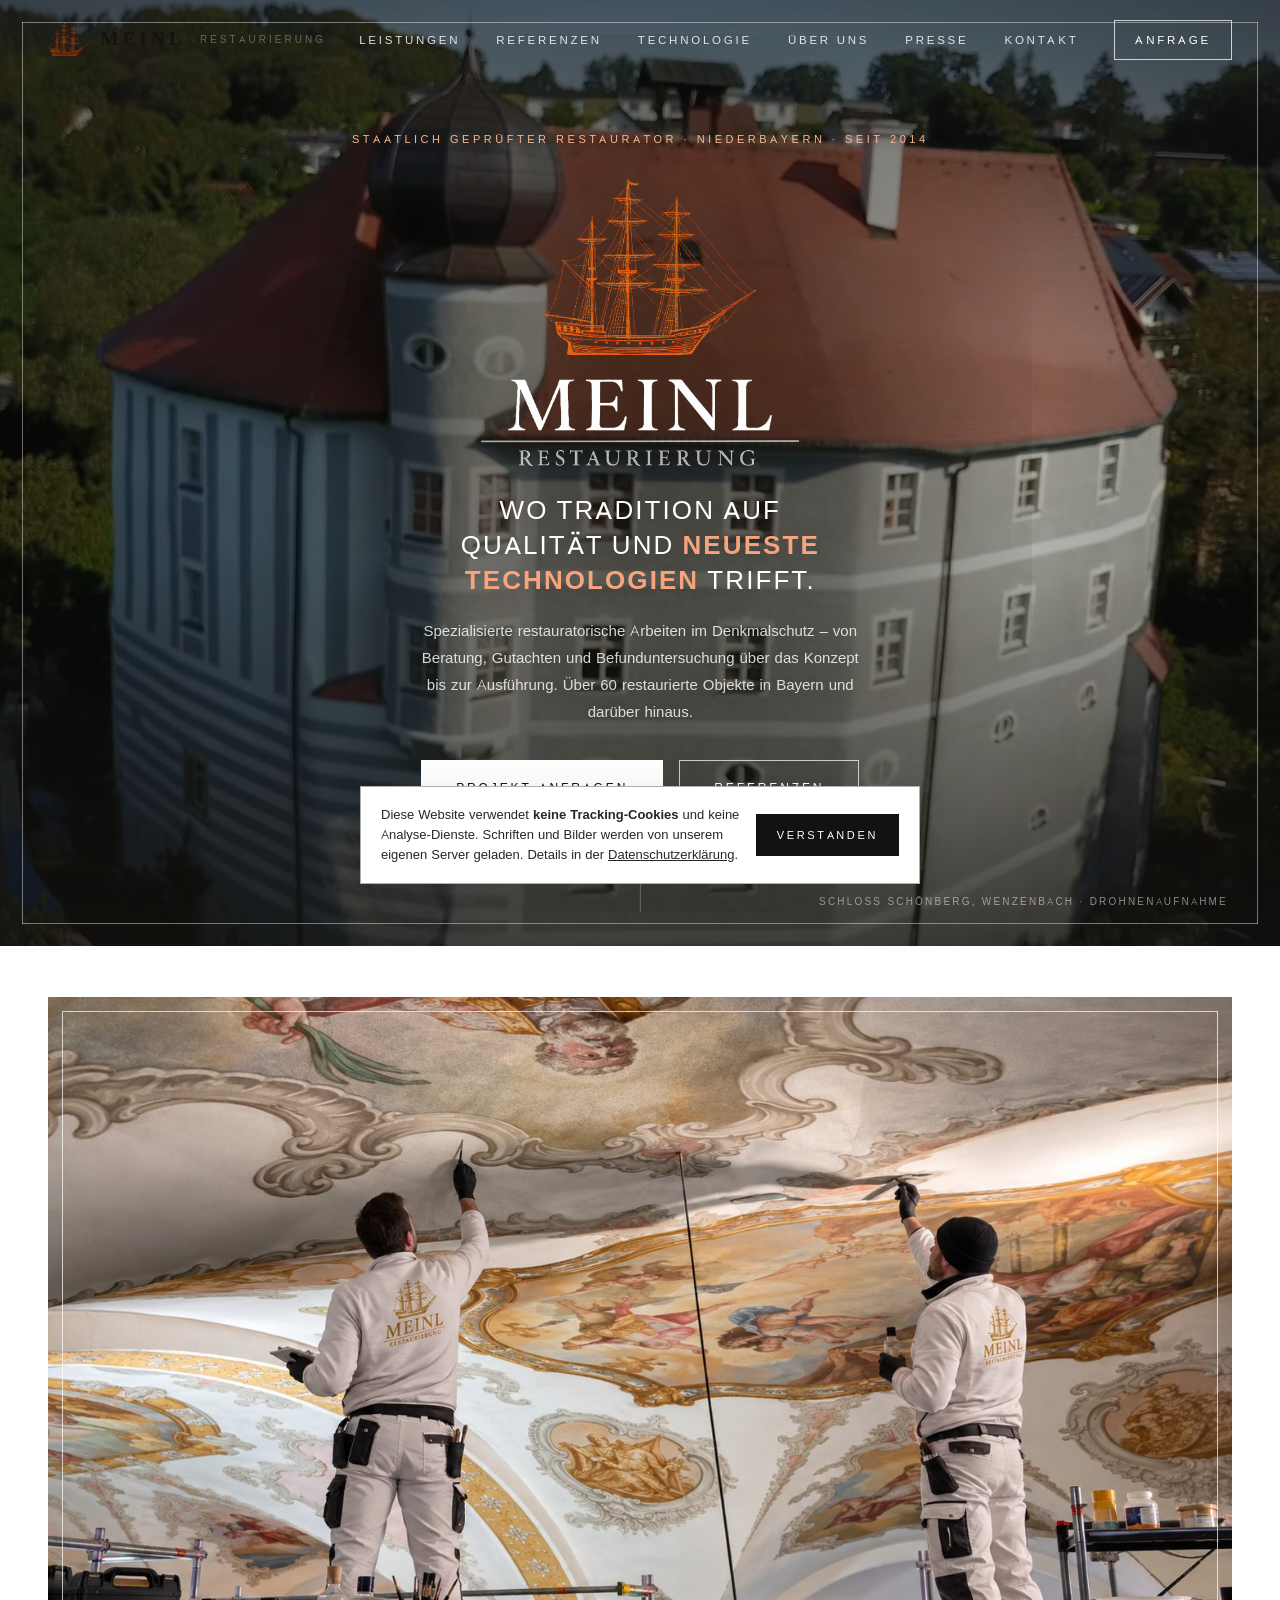
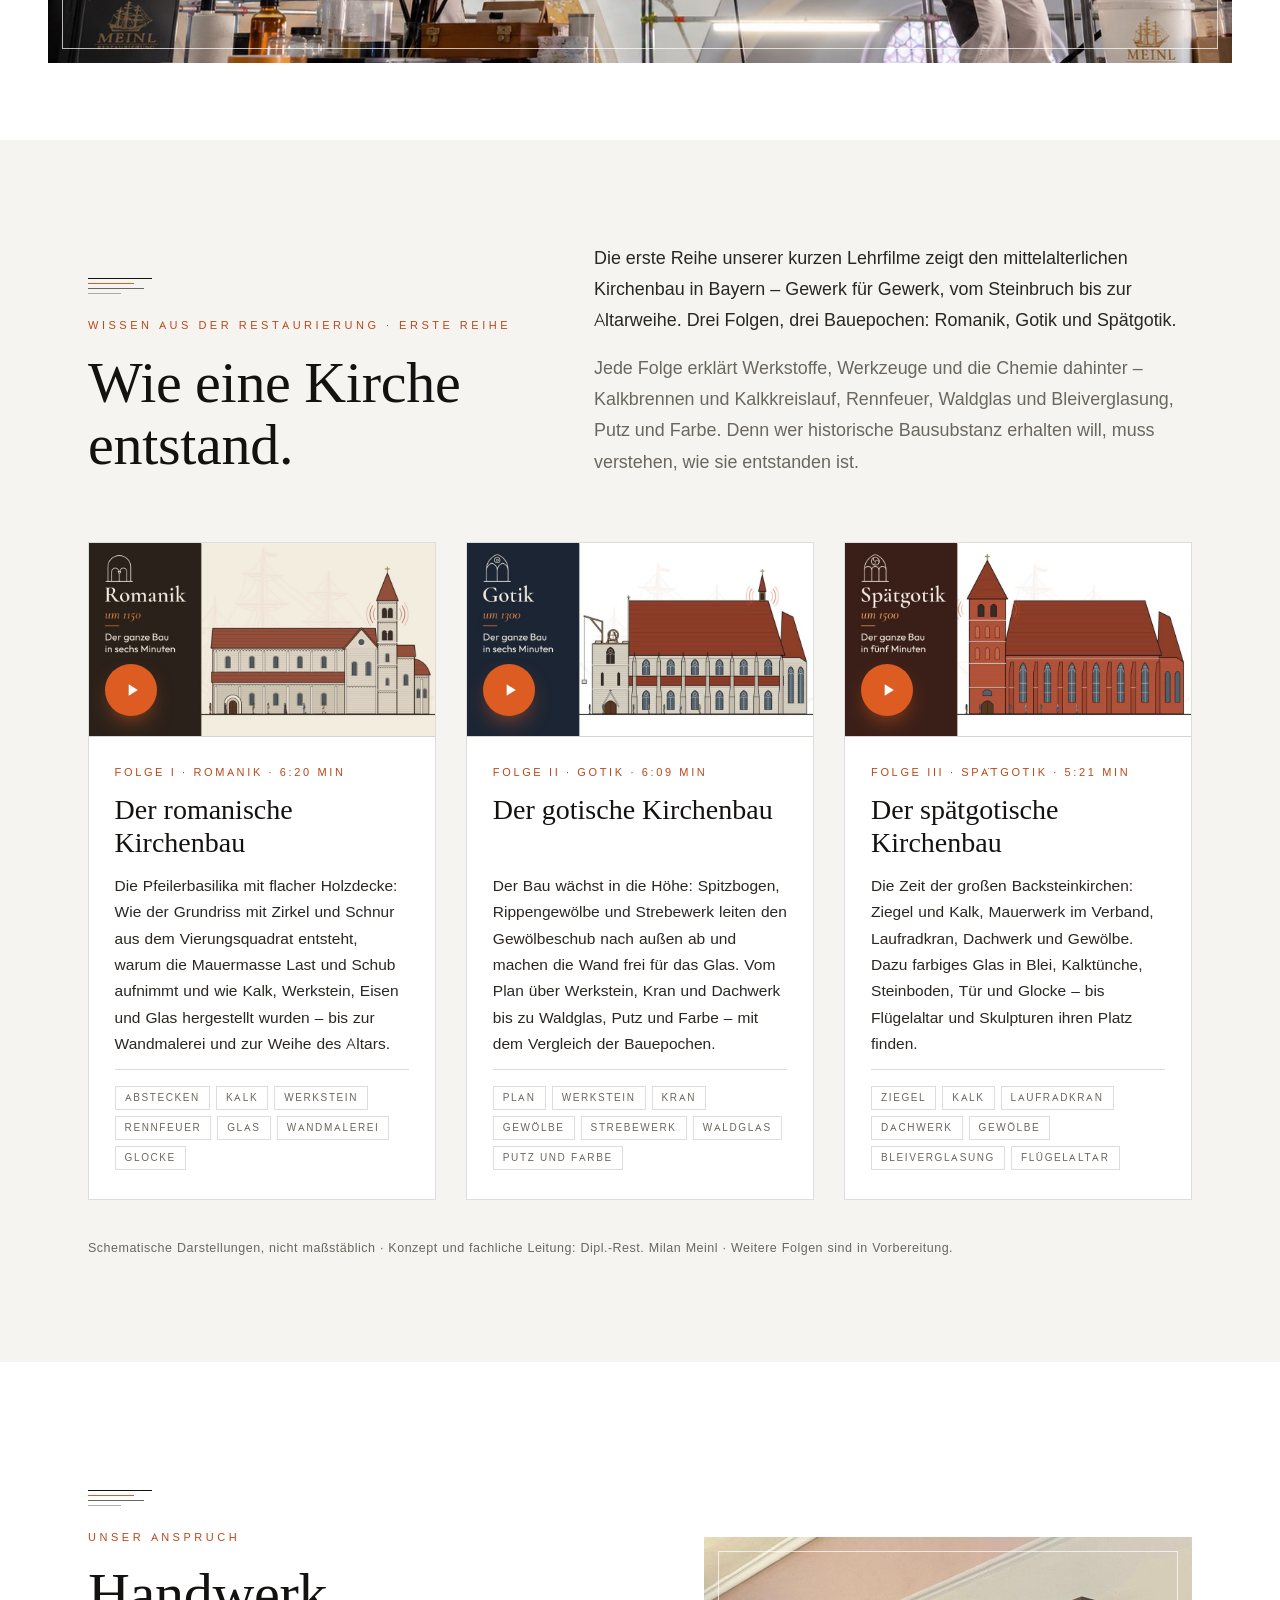
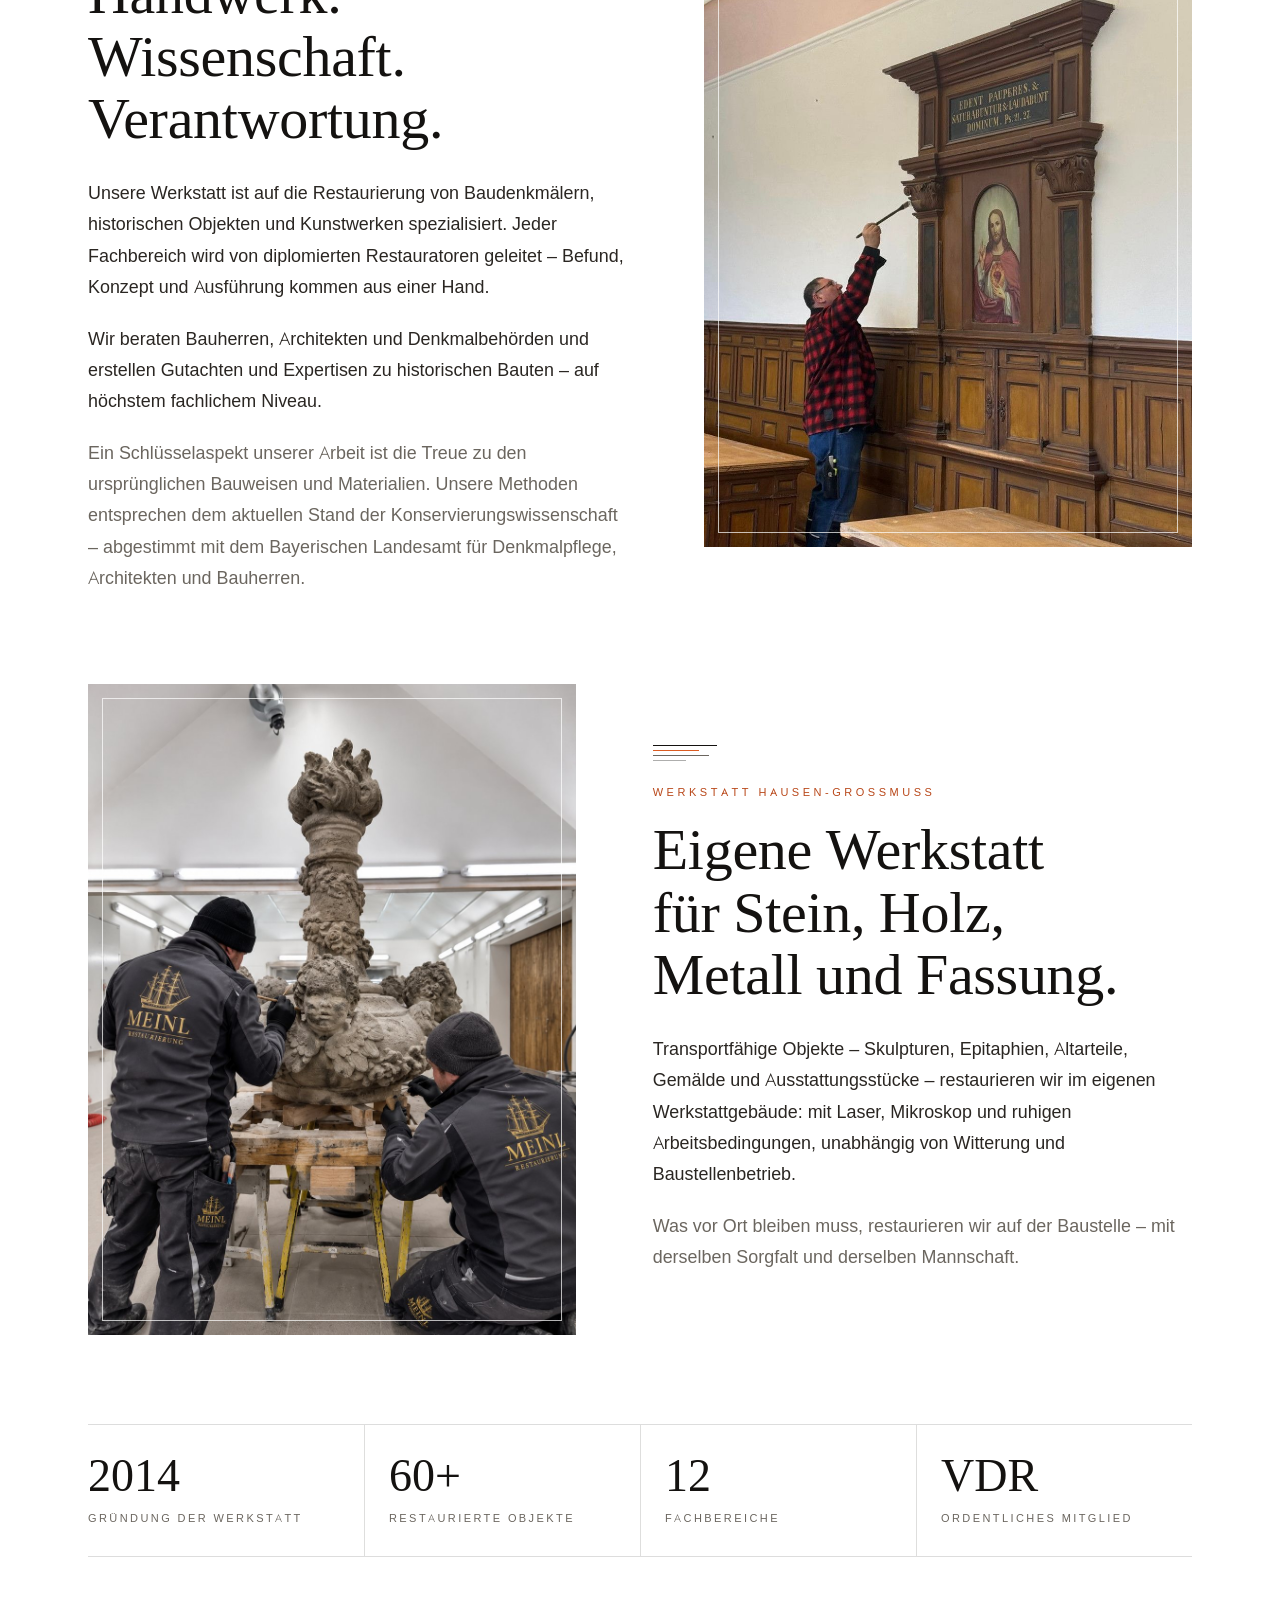
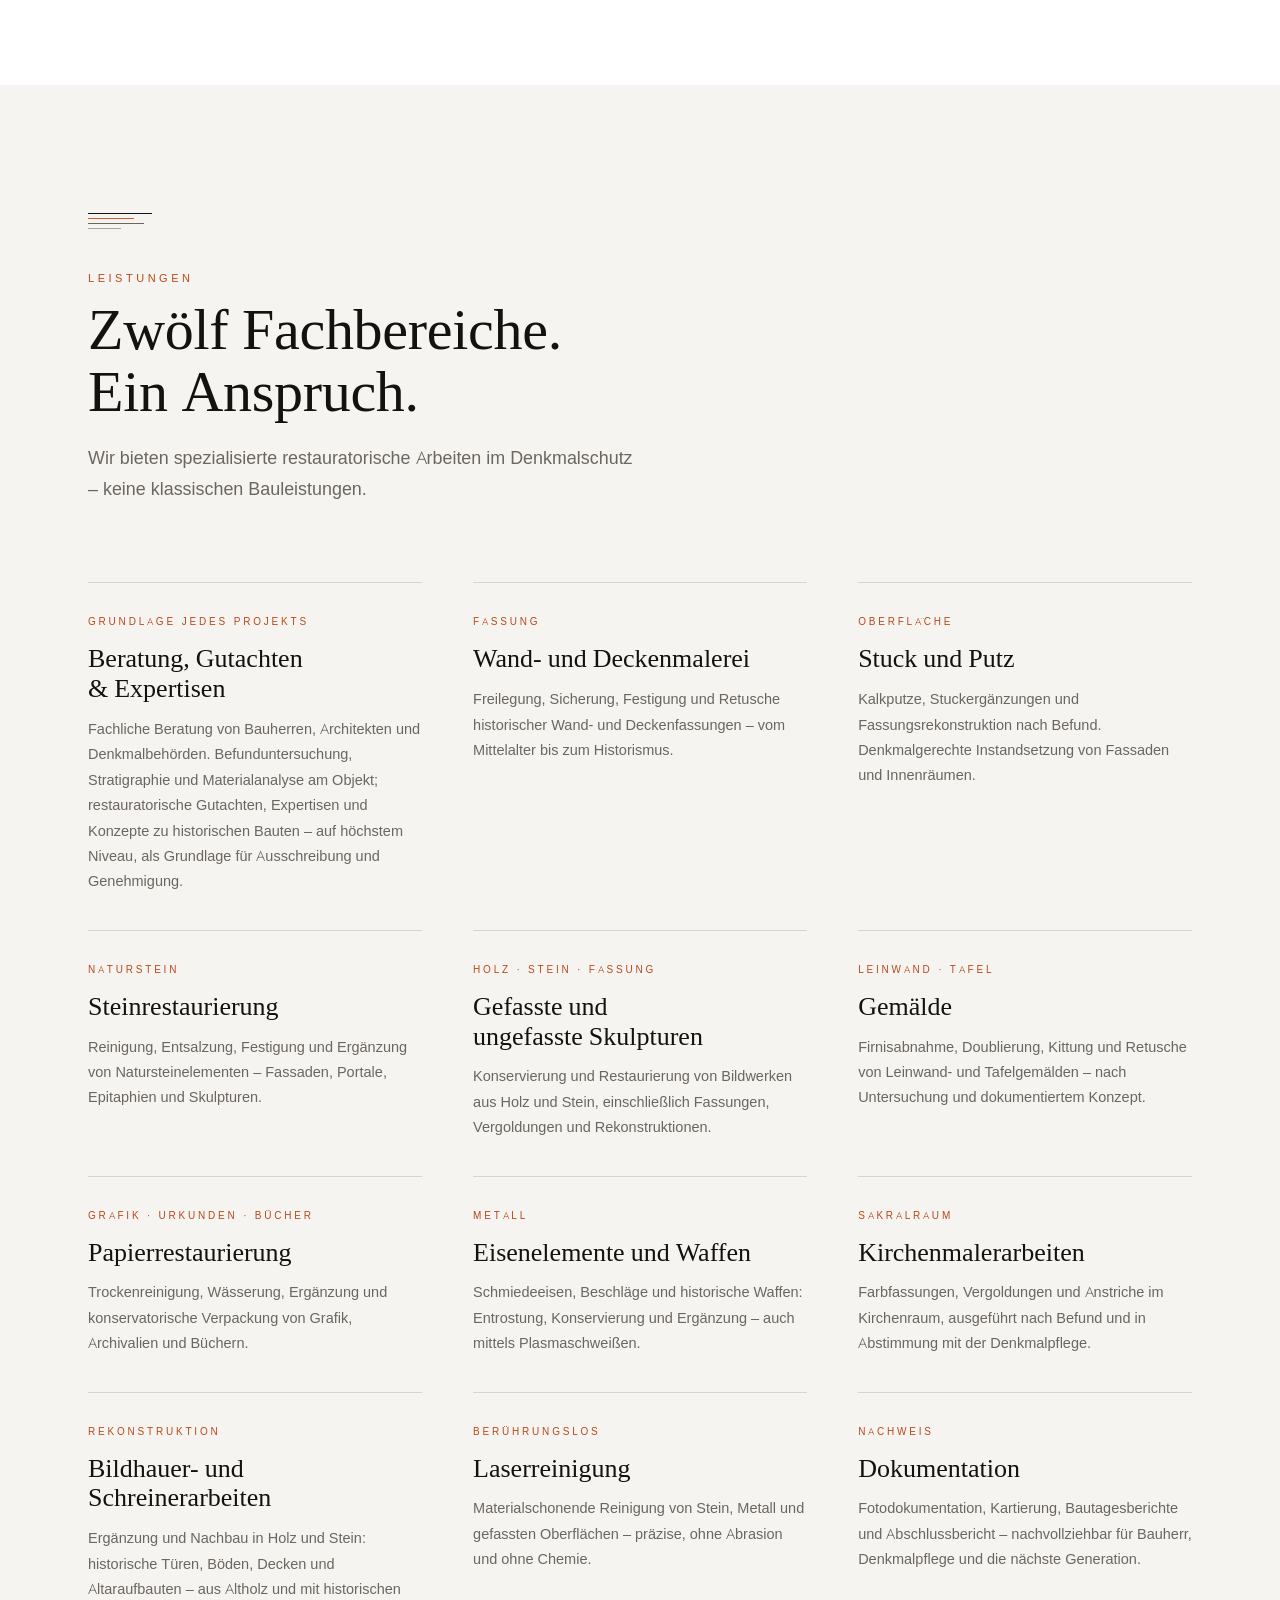
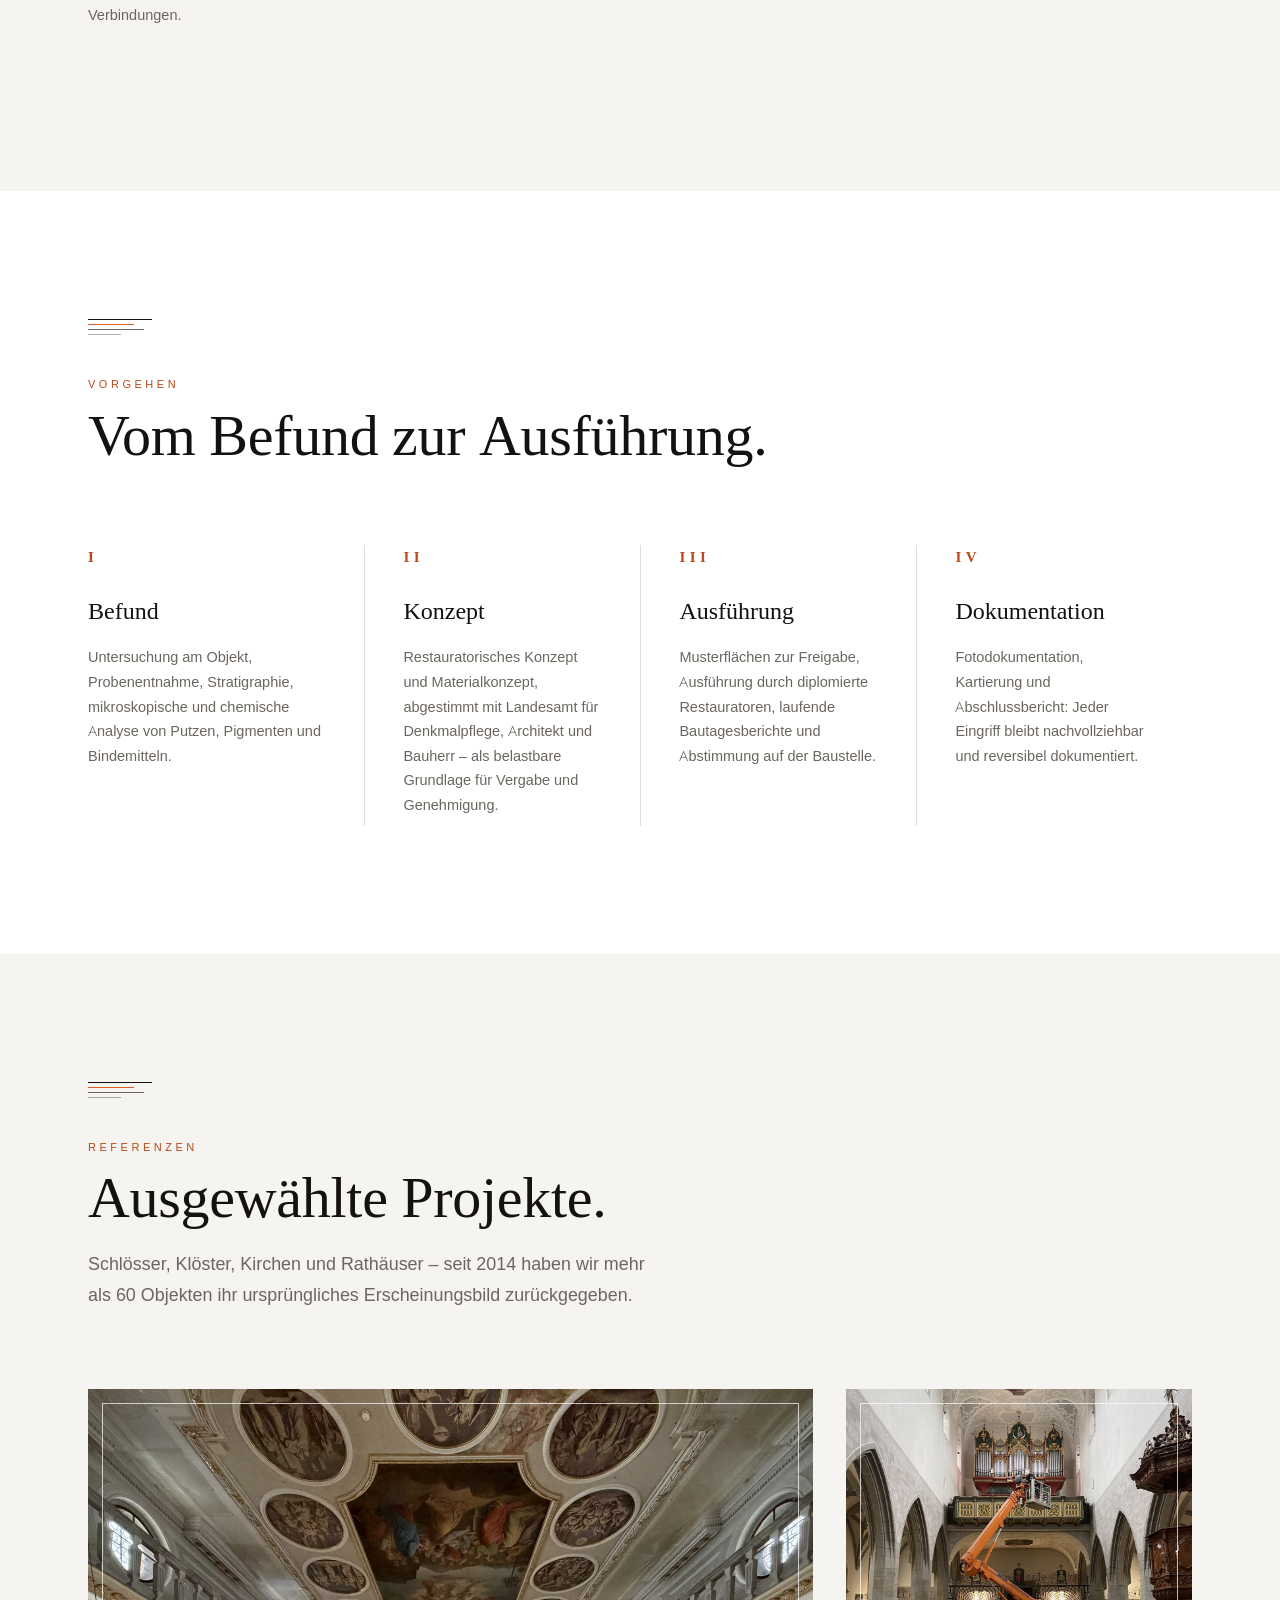
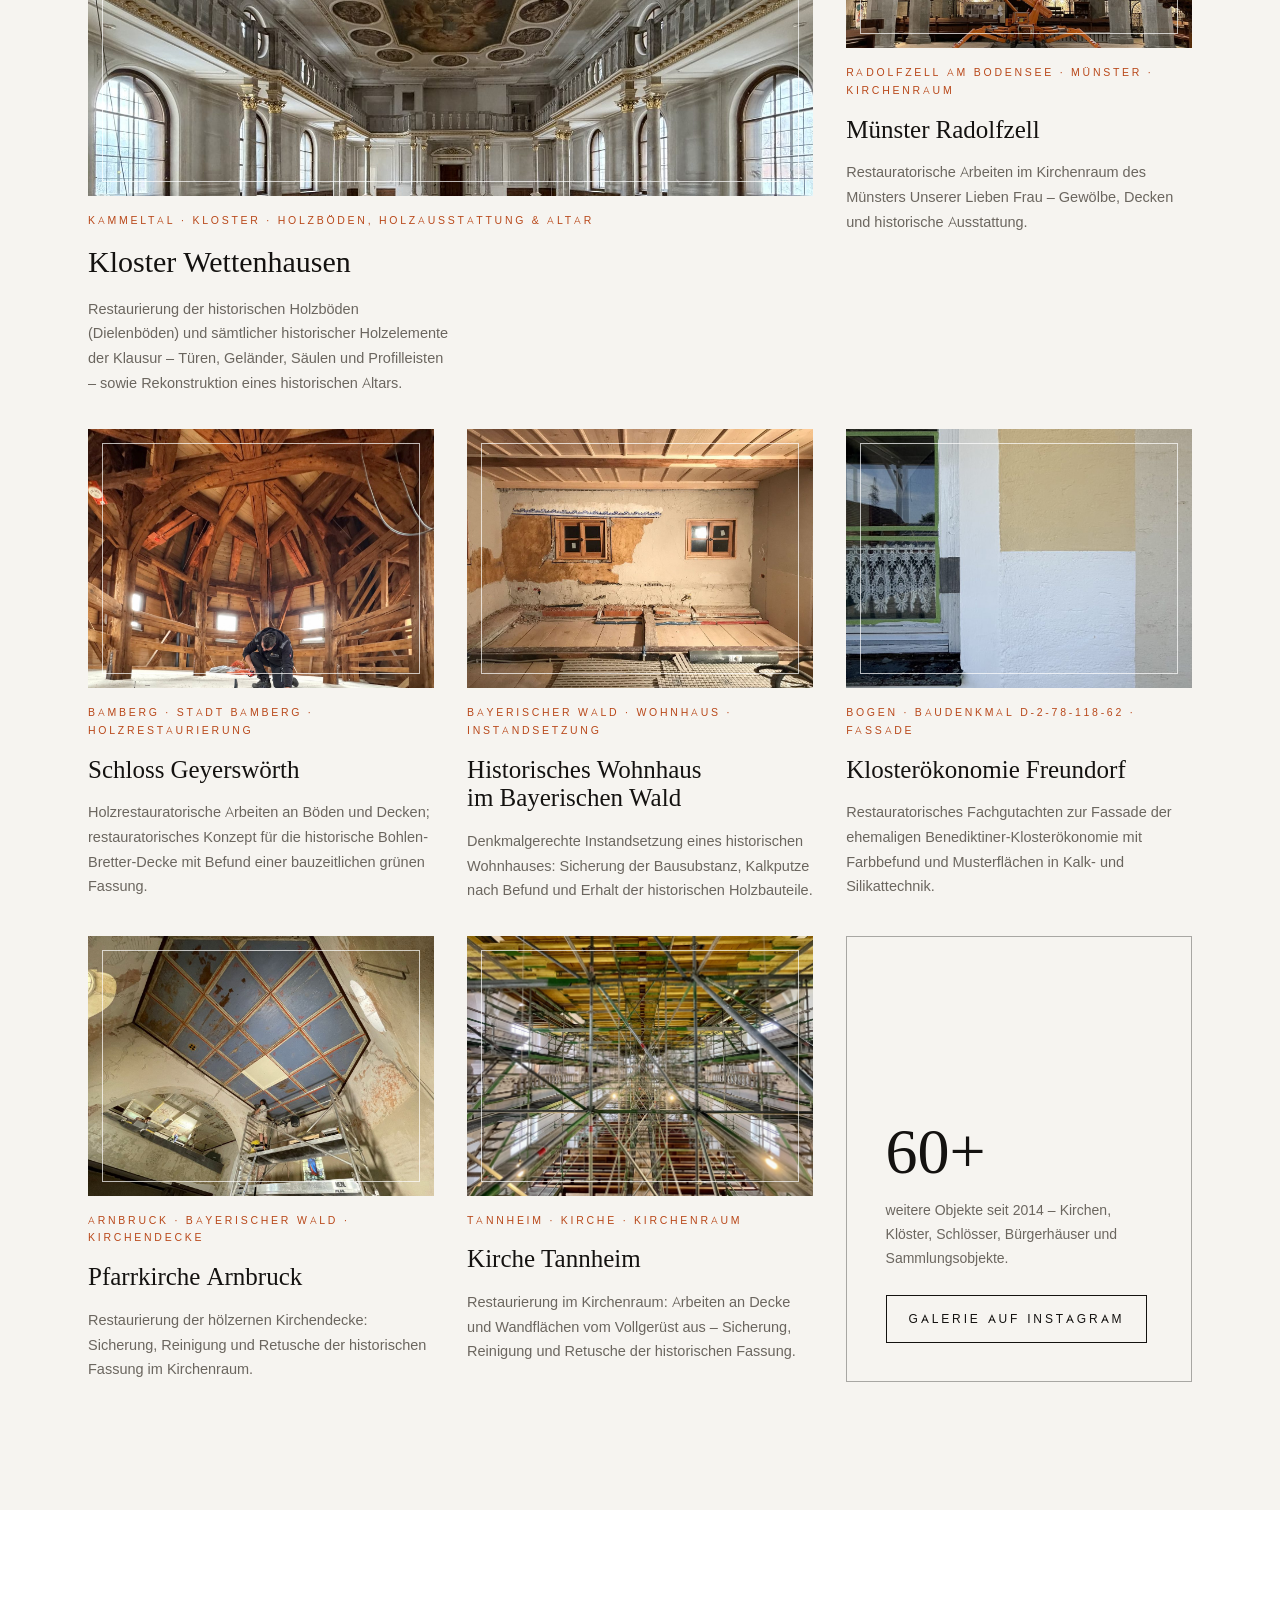
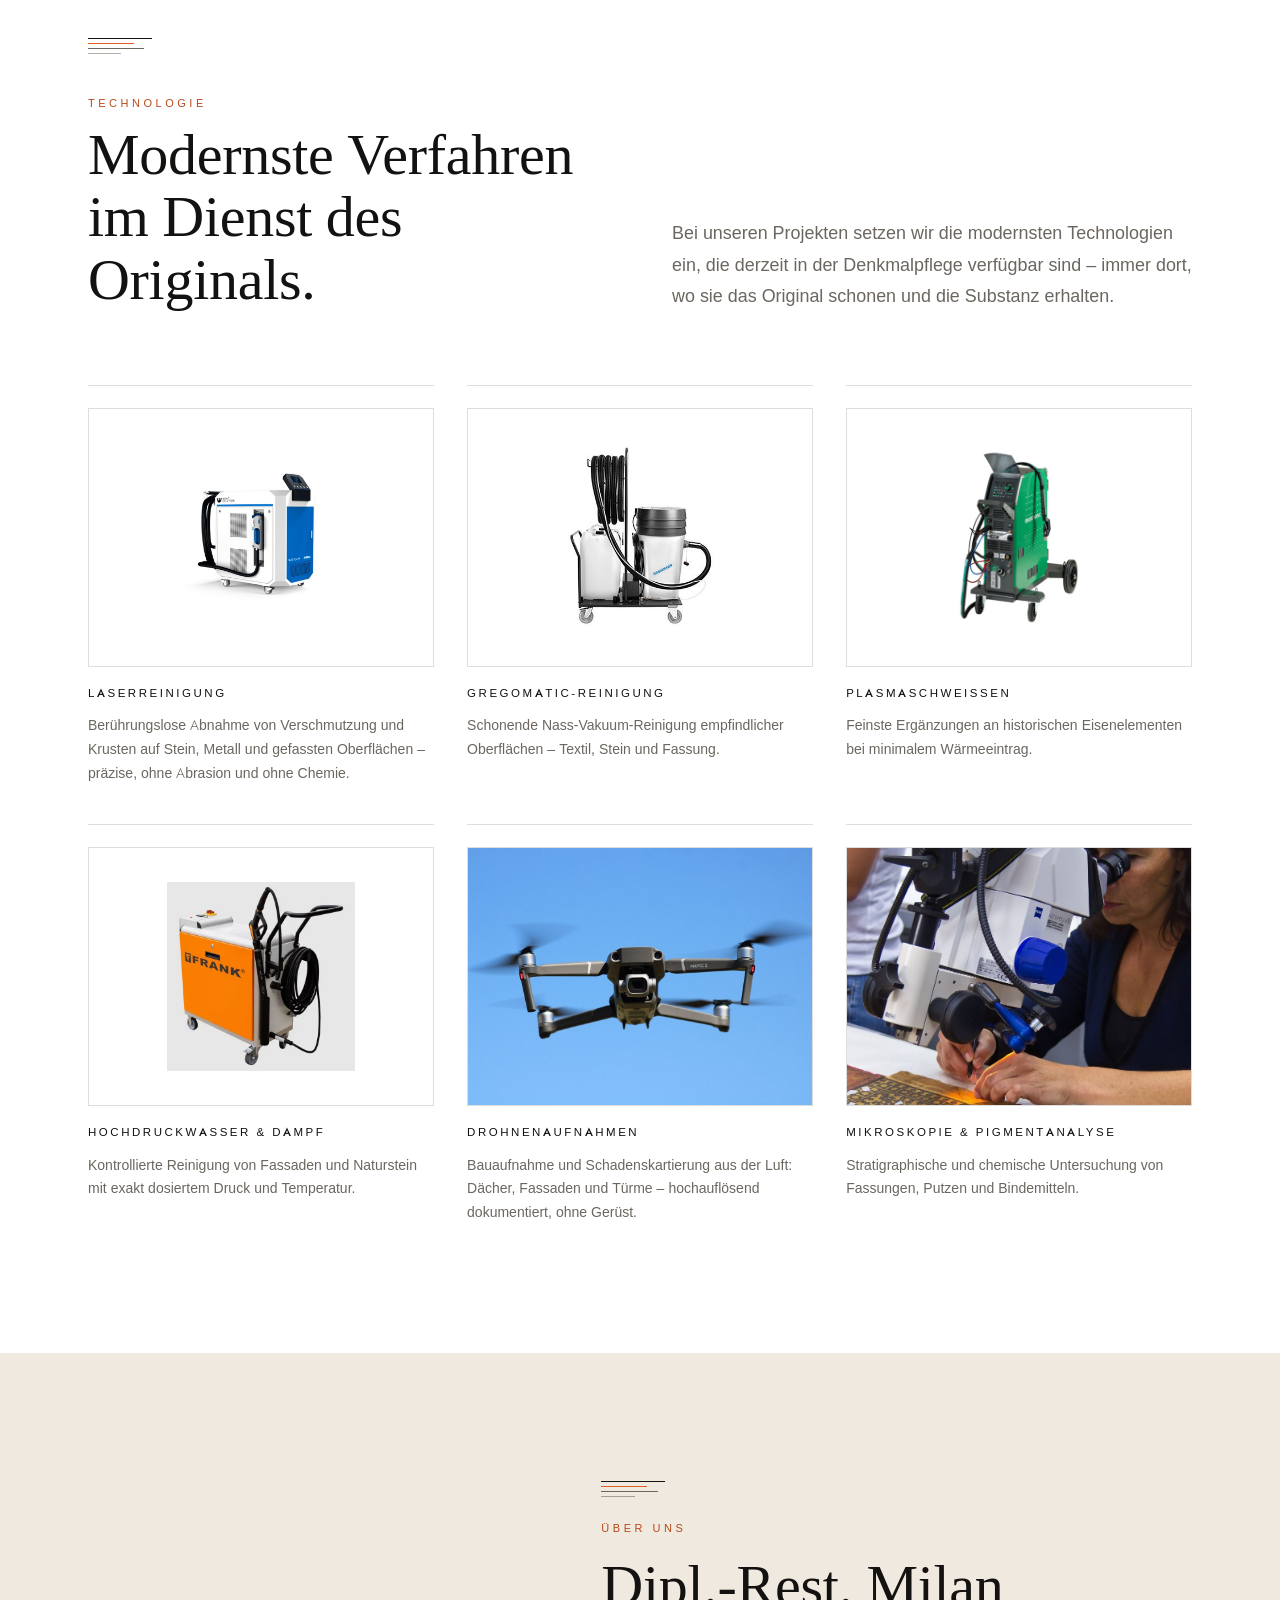
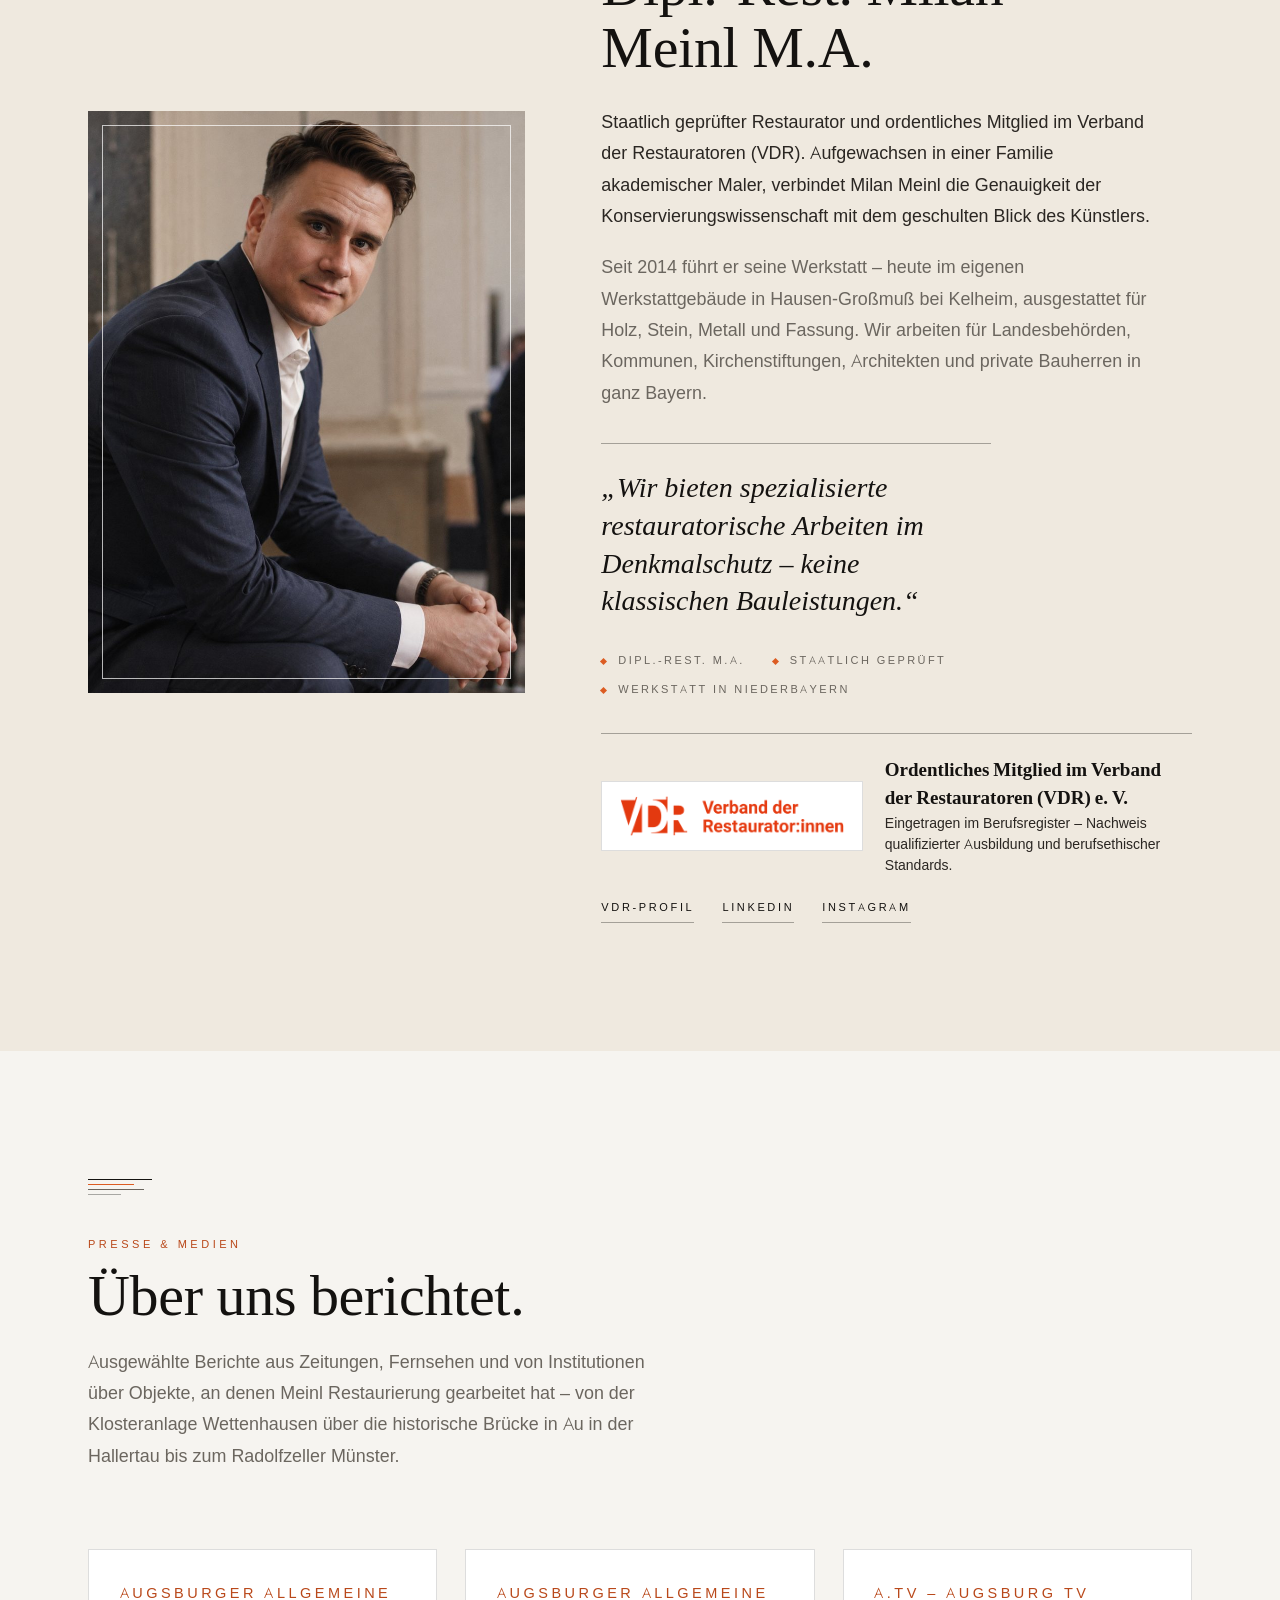
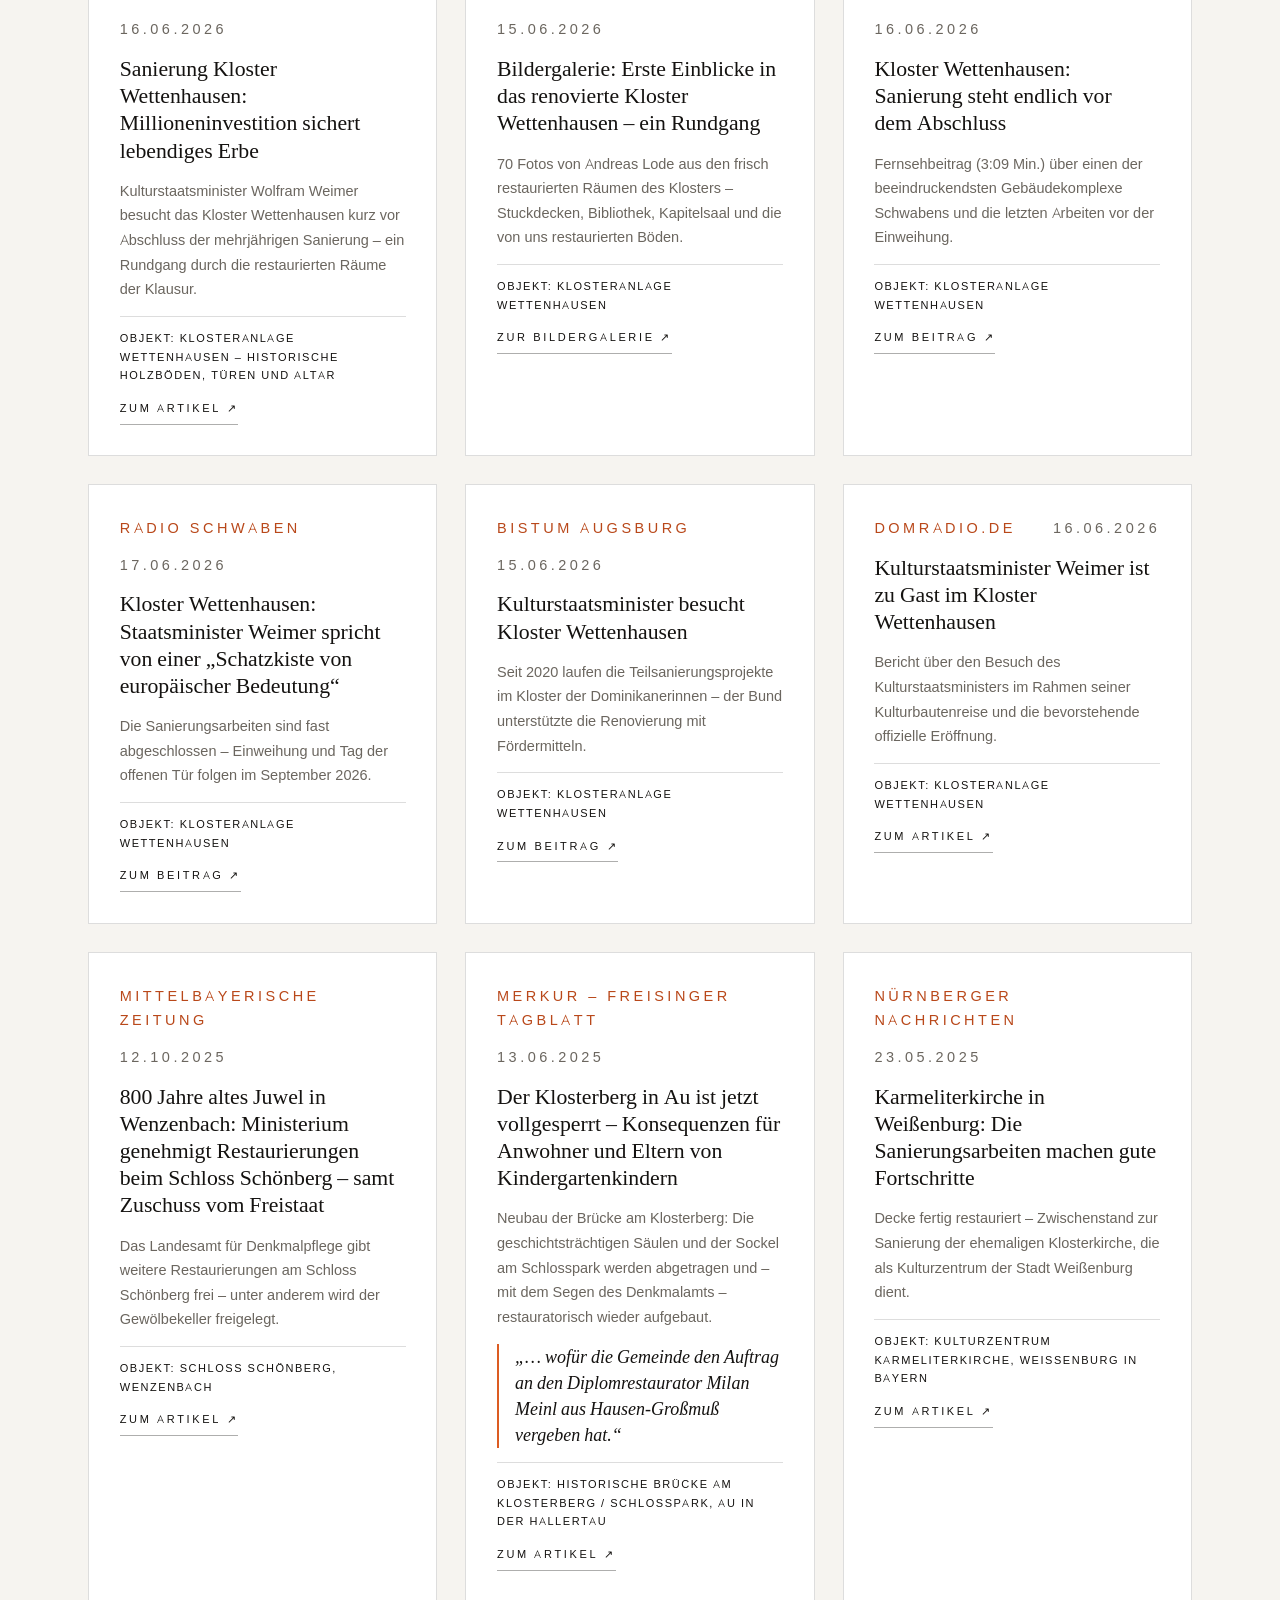
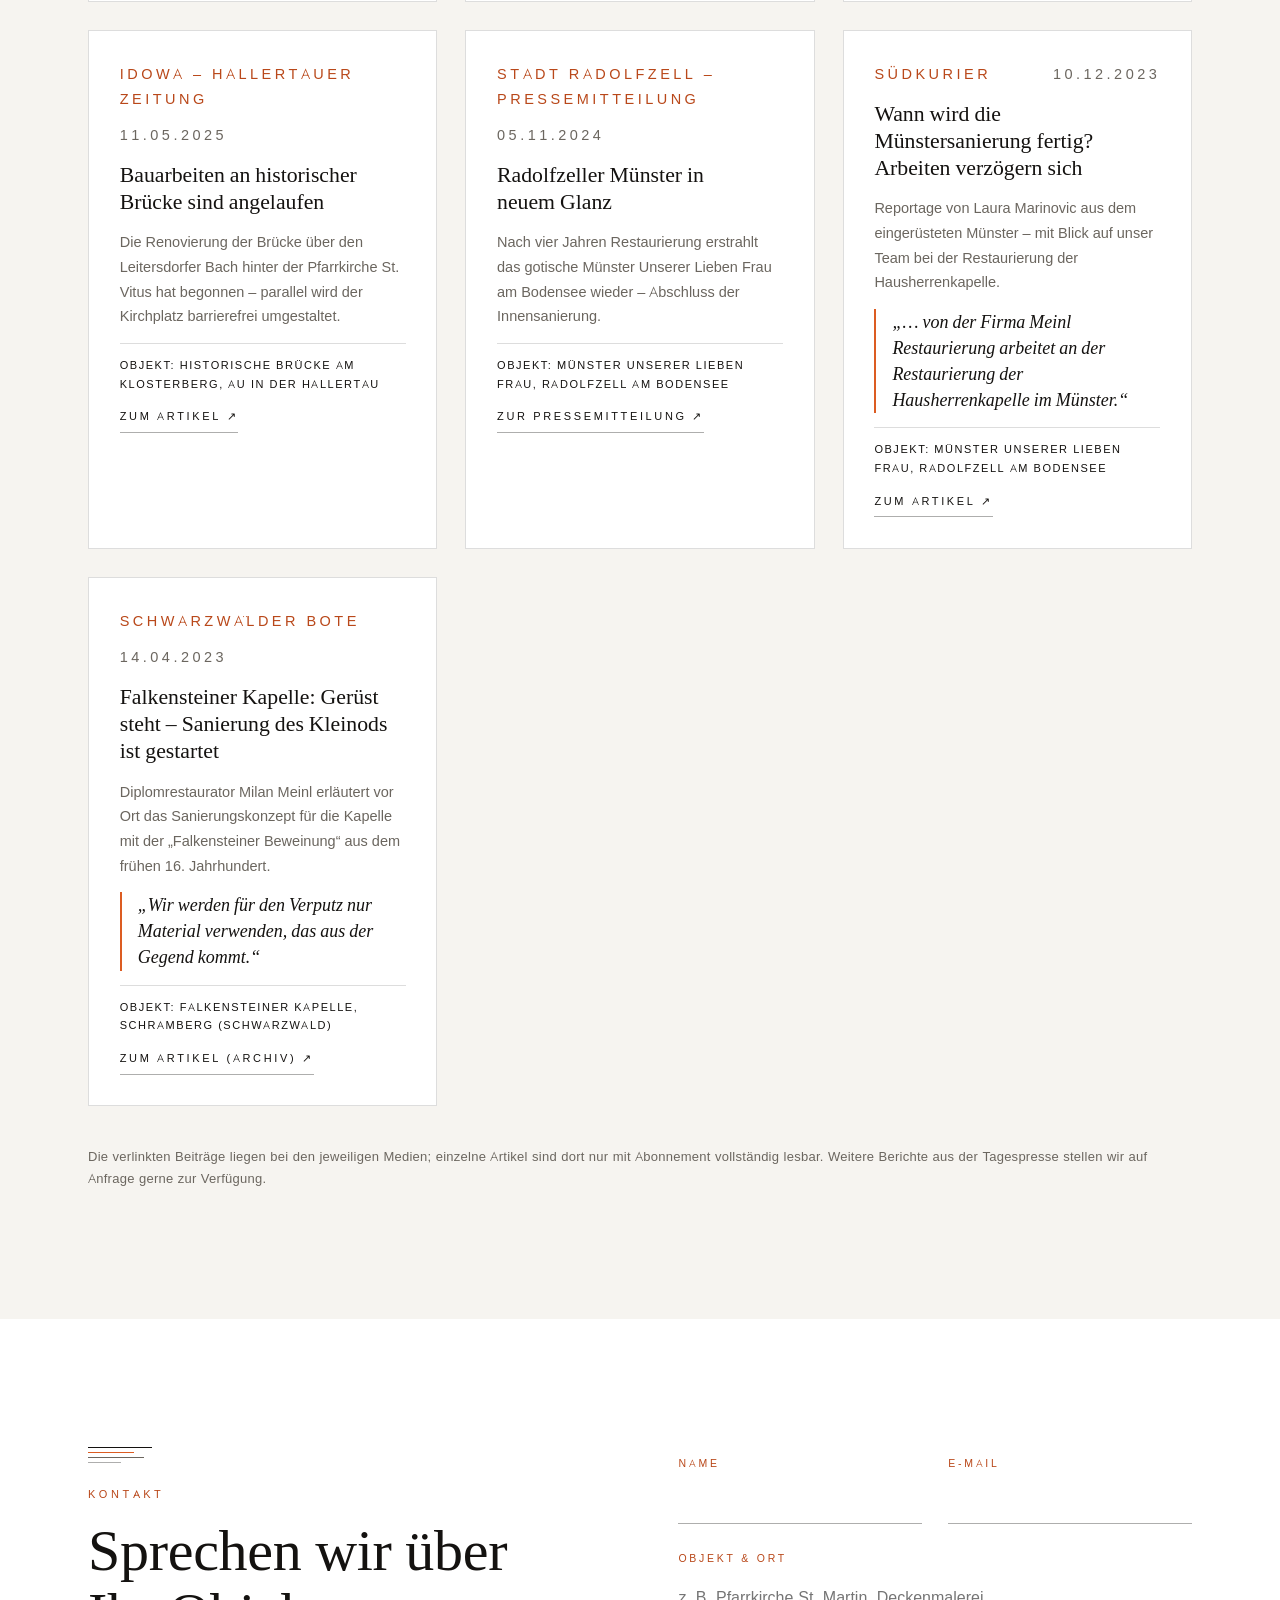
==== commit 901e7ac8: "Lehrfilme: Vorschau-Schleifen mit Epochentafel (Romanik, Gotik, Spätgotik) Je Karte eine stumme Schl" ====
--- a/index.html
+++ b/index.html
@@ -92,17 +92,17 @@
     <div class="film-grid">
       <article class="film">
         <div class="film-media photo">
-          <video controls preload="none" playsinline poster="video/lehrfilm-romanik-poster.jpg" width="1920" height="1080" aria-label="Lehrfilm: Der romanische Kirchenbau">
+          <video controls preload="none" playsinline poster="video/lehrfilm-romanik-teaser.jpg" width="1920" height="1080" aria-label="Lehrfilm: Der romanische Kirchenbau">
             <source src="video/lehrfilm-romanik.mp4" type="video/mp4">
           </video>
+          <video class="film-teaser" muted loop playsinline preload="none" disablepictureinpicture disableremoteplayback tabindex="-1" aria-hidden="true" poster="video/lehrfilm-romanik-teaser.jpg" data-src="video/lehrfilm-romanik-teaser.mp4" width="960" height="540"></video>
           <button class="film-play" type="button" aria-label="Lehrfilm abspielen: Der romanische Kirchenbau (6:20 Minuten)">
-            <span class="film-time">6:20 min</span>
             <span class="film-play-ico" aria-hidden="true"><svg viewBox="0 0 24 24" width="20" height="20"><path d="M8 5.2v13.6L19 12z" fill="currentColor"/></svg></span>
           </button>
           <button class="film-close" type="button" aria-label="Film schließen" hidden>Schließen</button>
         </div>
         <div class="film-body">
-          <p class="kicker">Folge I · Romanik · um 1150</p>
+          <p class="kicker">Folge I · Romanik · 6:20 min</p>
           <h3 class="h3">Der romanische Kirchenbau</h3>
           <p class="film-text">Die Pfeilerbasilika mit flacher Holzdecke: Wie der Grundriss mit Zirkel und Schnur aus dem Vierungsquadrat entsteht, warum die Mauermasse Last und Schub aufnimmt und wie Kalk, Werkstein, Eisen und Glas hergestellt wurden – bis zur Wandmalerei und zur Weihe des Altars.</p>
           <ul class="film-tags" aria-label="Themen der Folge"><li>Abstecken</li><li>Kalk</li><li>Werkstein</li><li>Rennfeuer</li><li>Glas</li><li>Wandmalerei</li><li>Glocke</li></ul>
@@ -110,17 +110,17 @@
       </article>
       <article class="film">
         <div class="film-media photo">
-          <video controls preload="none" playsinline poster="video/lehrfilm-gotik-poster.jpg" width="1920" height="1080" aria-label="Lehrfilm: Der gotische Kirchenbau">
+          <video controls preload="none" playsinline poster="video/lehrfilm-gotik-teaser.jpg" width="1920" height="1080" aria-label="Lehrfilm: Der gotische Kirchenbau">
             <source src="video/lehrfilm-gotik.mp4" type="video/mp4">
           </video>
+          <video class="film-teaser" muted loop playsinline preload="none" disablepictureinpicture disableremoteplayback tabindex="-1" aria-hidden="true" poster="video/lehrfilm-gotik-teaser.jpg" data-src="video/lehrfilm-gotik-teaser.mp4" width="960" height="540"></video>
           <button class="film-play" type="button" aria-label="Lehrfilm abspielen: Der gotische Kirchenbau (6:09 Minuten)">
-            <span class="film-time">6:09 min</span>
             <span class="film-play-ico" aria-hidden="true"><svg viewBox="0 0 24 24" width="20" height="20"><path d="M8 5.2v13.6L19 12z" fill="currentColor"/></svg></span>
           </button>
           <button class="film-close" type="button" aria-label="Film schließen" hidden>Schließen</button>
         </div>
         <div class="film-body">
-          <p class="kicker">Folge II · Gotik · um 1300</p>
+          <p class="kicker">Folge II · Gotik · 6:09 min</p>
           <h3 class="h3">Der gotische Kirchenbau</h3>
           <p class="film-text">Der Bau wächst in die Höhe: Spitzbogen, Rippengewölbe und Strebewerk leiten den Gewölbeschub nach außen ab und machen die Wand frei für das Glas. Vom Plan über Werkstein, Kran und Dachwerk bis zu Waldglas, Putz und Farbe – mit dem Vergleich der Bauepochen.</p>
           <ul class="film-tags" aria-label="Themen der Folge"><li>Plan</li><li>Werkstein</li><li>Kran</li><li>Gewölbe</li><li>Strebewerk</li><li>Waldglas</li><li>Putz und Farbe</li></ul>
@@ -128,17 +128,17 @@
       </article>
       <article class="film">
         <div class="film-media photo">
-          <video controls preload="none" playsinline poster="video/lehrfilm-spaetgotik-poster.jpg" width="1920" height="1080" aria-label="Lehrfilm: Der spätgotische Kirchenbau">
+          <video controls preload="none" playsinline poster="video/lehrfilm-spaetgotik-teaser.jpg" width="1920" height="1080" aria-label="Lehrfilm: Der spätgotische Kirchenbau">
             <source src="video/lehrfilm-spaetgotik.mp4" type="video/mp4">
           </video>
+          <video class="film-teaser" muted loop playsinline preload="none" disablepictureinpicture disableremoteplayback tabindex="-1" aria-hidden="true" poster="video/lehrfilm-spaetgotik-teaser.jpg" data-src="video/lehrfilm-spaetgotik-teaser.mp4" width="960" height="540"></video>
           <button class="film-play" type="button" aria-label="Lehrfilm abspielen: Der spätgotische Kirchenbau (5:21 Minuten)">
-            <span class="film-time">5:21 min</span>
             <span class="film-play-ico" aria-hidden="true"><svg viewBox="0 0 24 24" width="20" height="20"><path d="M8 5.2v13.6L19 12z" fill="currentColor"/></svg></span>
           </button>
           <button class="film-close" type="button" aria-label="Film schließen" hidden>Schließen</button>
         </div>
         <div class="film-body">
-          <p class="kicker">Folge III · Spätgotik · um 1500</p>
+          <p class="kicker">Folge III · Spätgotik · 5:21 min</p>
           <h3 class="h3">Der spätgotische Kirchenbau</h3>
           <p class="film-text">Die Zeit der großen Backsteinkirchen: Ziegel und Kalk, Mauerwerk im Verband, Laufradkran, Dachwerk und Gewölbe. Dazu farbiges Glas in Blei, Kalktünche, Steinboden, Tür und Glocke – bis Flügelaltar und Skulpturen ihren Platz finden.</p>
           <ul class="film-tags" aria-label="Themen der Folge"><li>Ziegel</li><li>Kalk</li><li>Laufradkran</li><li>Dachwerk</li><li>Gewölbe</li><li>Bleiverglasung</li><li>Flügelaltar</li></ul>
--- a/style.css
+++ b/style.css
@@ -210,8 +210,12 @@
   .film-play-ico{flex:none;display:grid;place-items:center;width:52px;height:52px;border-radius:50%;background:var(--accent);color:#fff;box-shadow:0 10px 24px -10px rgba(220,92,34,.95);transition:transform .35s,background .35s}
   .film-play-ico svg{margin-left:2px}
   .film-play:hover .film-play-ico,.film-play:focus-visible .film-play-ico{transform:scale(1.08);background:var(--accent-text)}
-  .film-time{align-self:flex-end;margin-bottom:11px;white-space:nowrap;font-weight:400;font-size:11px;letter-spacing:.2em;text-transform:uppercase;line-height:1;padding:9px 12px;color:var(--ink);background:rgba(255,255,255,.94);border:1px solid var(--line)}
   .film.is-playing .film-play{display:none}
+  /* Vorschau-Schleife: liegt über dem Film, bis er gestartet wird; Startknopf auf der Epochentafel links, Laufzeit steht in der Zeile über dem Titel */
+  .film-media .film-teaser{z-index:1;pointer-events:none;background:#1e1b18}
+  .film.is-playing .film-teaser{display:none}
+  .film-play{justify-content:flex-start;padding-left:4.6%}
+  .film-media::after{display:none}
   .film{scroll-margin-top:92px}
   .film-close{position:absolute;z-index:3;top:14px;right:14px;padding:9px 12px;border:1px solid var(--line);background:rgba(255,255,255,.94);font-family:var(--font-body);font-weight:400;font-size:10.5px;letter-spacing:.22em;text-transform:uppercase;line-height:1;color:var(--ink);cursor:pointer}
   .film-close:hover{border-color:var(--line-strong);color:var(--accent-text)}
